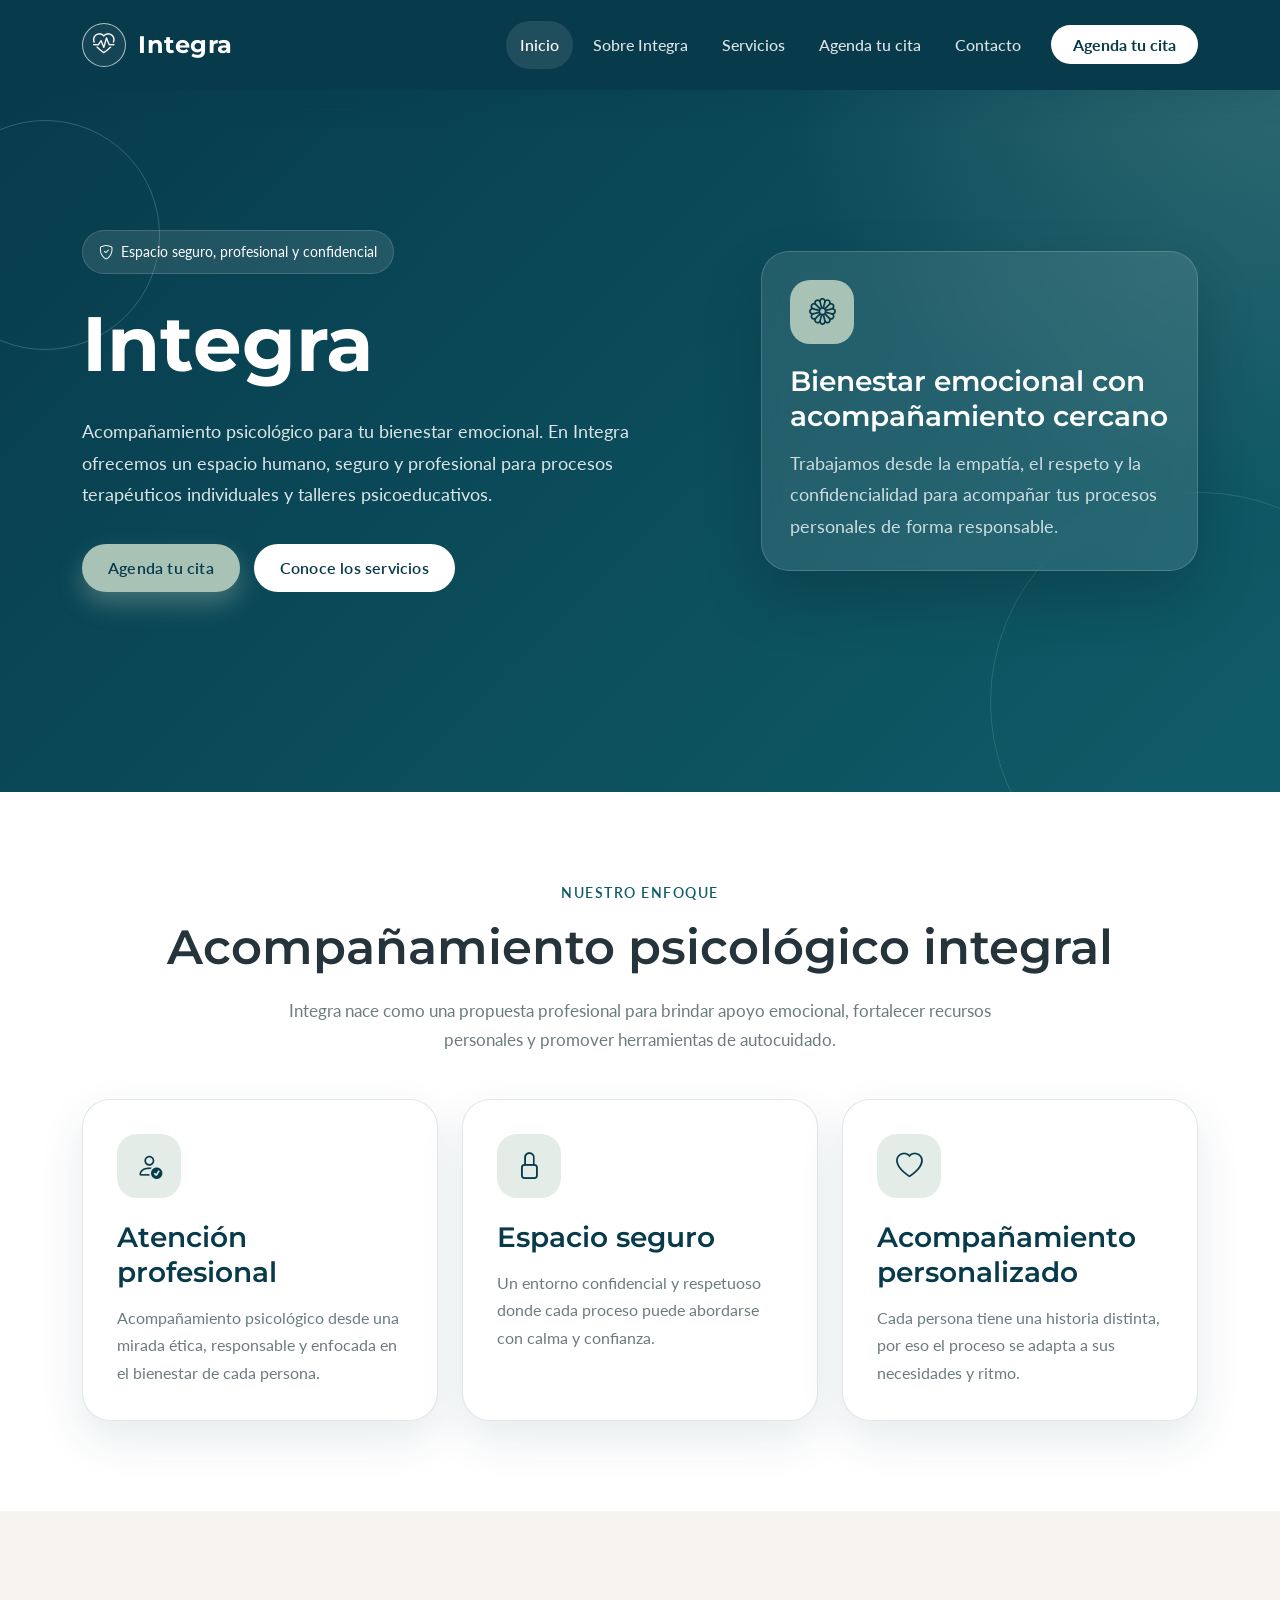
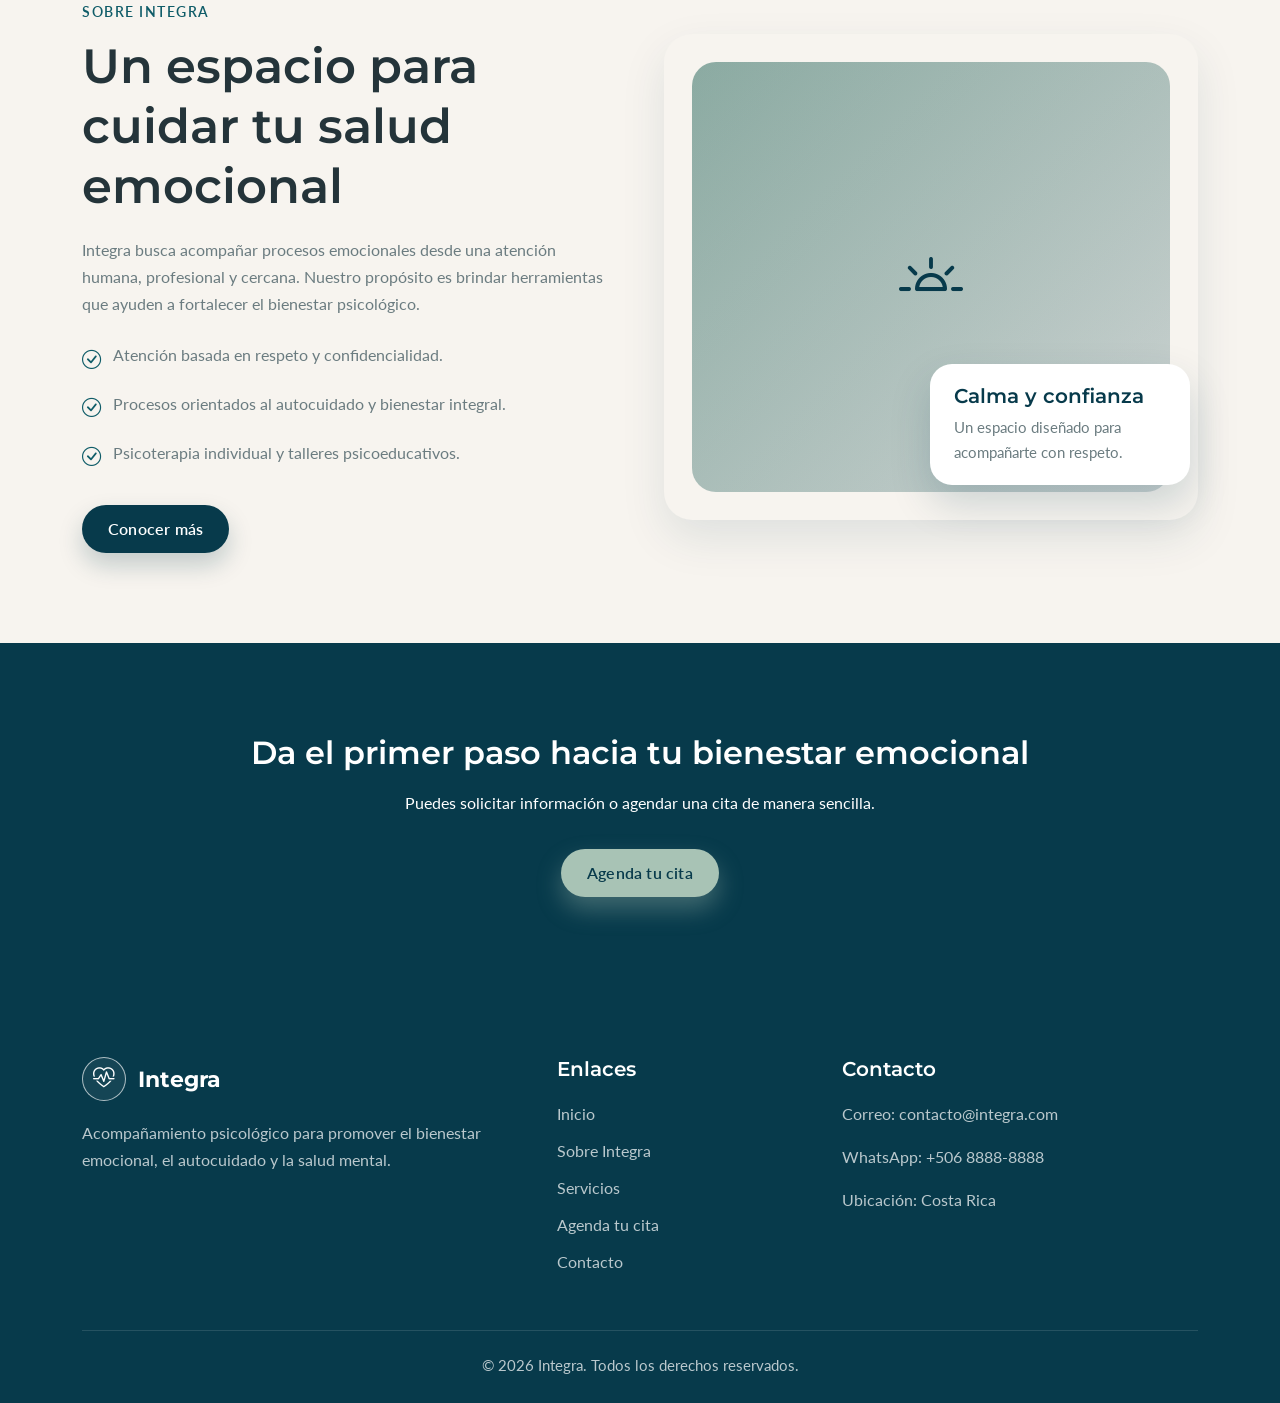
==== Frontend/index.html @ 0e3f2cb0 "Proyecto inicial Integra" ====
<!DOCTYPE html>
<html lang="es">
<head>
    <meta charset="UTF-8">
    <meta name="viewport" content="width=device-width, initial-scale=1.0">
    <title>Integra | Bienestar emocional</title>

    <!-- Bootstrap 5 -->
    <link href="https://cdn.jsdelivr.net/npm/bootstrap@5.3.3/dist/css/bootstrap.min.css" rel="stylesheet">

    <!-- Bootstrap Icons -->
    <link rel="stylesheet" href="https://cdn.jsdelivr.net/npm/bootstrap-icons@1.11.3/font/bootstrap-icons.css">

    <!-- Google Fonts -->
    <link href="https://fonts.googleapis.com/css2?family=Lato:wght@300;400;700&family=Montserrat:wght@400;500;600;700&display=swap" rel="stylesheet">

    <!-- CSS propio -->
    <link rel="stylesheet" href="css/style.css">
</head>
<body>

    <!-- NAVBAR -->
    <nav class="navbar navbar-expand-lg fixed-top">
        <div class="container">
            <a class="navbar-brand" href="index.html">
                <span class="logo-integra">
                    <i class="bi bi-heart-pulse"></i>
                </span>
                Integra
            </a>

            <button class="navbar-toggler" type="button" data-bs-toggle="collapse" data-bs-target="#menuPrincipal">
                <span class="navbar-toggler-icon"></span>
            </button>

            <div class="collapse navbar-collapse" id="menuPrincipal">
                <ul class="navbar-nav ms-auto">
                    <li class="nav-item">
                        <a href="index.html" class="nav-link active">Inicio</a>
                    </li>
                    <li class="nav-item">
                        <a href="sobre-integra.html" class="nav-link">Sobre Integra</a>
                    </li>
                    <li class="nav-item">
                        <a href="servicios.html" class="nav-link">Servicios</a>
                    </li>
                    <li class="nav-item">
                        <a href="agenda.html" class="nav-link">Agenda tu cita</a>
                    </li>
                    <li class="nav-item">
                        <a href="contacto.html" class="nav-link">Contacto</a>
                    </li>
                    <li class="nav-item">
                        <a href="agenda.html" class="btn-navbar">Agenda tu cita</a>
                    </li>
                </ul>
            </div>
        </div>
    </nav>

    <!-- HERO -->
    <header class="hero">
        <div class="container">
            <div class="row align-items-center g-5">
                <div class="col-lg-7 hero-content">
                    <div class="hero-badge">
                        <i class="bi bi-shield-check"></i>
                        Espacio seguro, profesional y confidencial
                    </div>

                    <h1>Integra</h1>

                    <p>
                        Acompañamiento psicológico para tu bienestar emocional.
                        En Integra ofrecemos un espacio humano, seguro y profesional
                        para procesos terapéuticos individuales y talleres psicoeducativos.
                    </p>

                    <div class="hero-actions">
                        <a href="agenda.html" class="btn btn-sage">
                            Agenda tu cita
                        </a>
                        <a href="servicios.html" class="btn btn-white">
                            Conoce los servicios
                        </a>
                    </div>
                </div>

                <div class="col-lg-5">
                    <div class="hero-card">
                        <div class="hero-icon">
                            <i class="bi bi-flower1"></i>
                        </div>
                        <h3>Bienestar emocional con acompañamiento cercano</h3>
                        <p>
                            Trabajamos desde la empatía, el respeto y la confidencialidad
                            para acompañar tus procesos personales de forma responsable.
                        </p>
                    </div>
                </div>
            </div>
        </div>
    </header>

    <!-- VALORES PRINCIPALES -->
    <section class="section-white">
        <div class="container">
            <div class="text-center">
                <p class="section-subtitle">Nuestro enfoque</p>
                <h2 class="section-title">Acompañamiento psicológico integral</h2>
                <p class="section-description">
                    Integra nace como una propuesta profesional para brindar apoyo emocional,
                    fortalecer recursos personales y promover herramientas de autocuidado.
                </p>
            </div>

            <div class="row g-4">
                <div class="col-md-4">
                    <div class="card-integra">
                        <div class="card-icon">
                            <i class="bi bi-person-check"></i>
                        </div>
                        <h3>Atención profesional</h3>
                        <p>
                            Acompañamiento psicológico desde una mirada ética, responsable
                            y enfocada en el bienestar de cada persona.
                        </p>
                    </div>
                </div>

                <div class="col-md-4">
                    <div class="card-integra">
                        <div class="card-icon">
                            <i class="bi bi-lock"></i>
                        </div>
                        <h3>Espacio seguro</h3>
                        <p>
                            Un entorno confidencial y respetuoso donde cada proceso puede
                            abordarse con calma y confianza.
                        </p>
                    </div>
                </div>

                <div class="col-md-4">
                    <div class="card-integra">
                        <div class="card-icon">
                            <i class="bi bi-heart"></i>
                        </div>
                        <h3>Acompañamiento personalizado</h3>
                        <p>
                            Cada persona tiene una historia distinta, por eso el proceso
                            se adapta a sus necesidades y ritmo.
                        </p>
                    </div>
                </div>
            </div>
        </div>
    </section>

    <!-- SOBRE INTEGRA RESUMIDO -->
    <section class="section-light">
        <div class="container">
            <div class="row align-items-center g-5">
                <div class="col-lg-6">
                    <p class="section-subtitle">Sobre Integra</p>
                    <h2 class="section-title">Un espacio para cuidar tu salud emocional</h2>
                    <p>
                        Integra busca acompañar procesos emocionales desde una atención
                        humana, profesional y cercana. Nuestro propósito es brindar
                        herramientas que ayuden a fortalecer el bienestar psicológico.
                    </p>

                    <ul class="about-list">
                        <li>
                            <i class="bi bi-check-circle"></i>
                            Atención basada en respeto y confidencialidad.
                        </li>
                        <li>
                            <i class="bi bi-check-circle"></i>
                            Procesos orientados al autocuidado y bienestar integral.
                        </li>
                        <li>
                            <i class="bi bi-check-circle"></i>
                            Psicoterapia individual y talleres psicoeducativos.
                        </li>
                    </ul>

                    <a href="sobre-integra.html" class="btn btn-primary-integra mt-3">
                        Conocer más
                    </a>
                </div>

                <div class="col-lg-6">
                    <div class="about-image-box">
                        <div class="about-image-placeholder">
                            <i class="bi bi-brightness-alt-high"></i>
                        </div>
                        <div class="about-floating-card">
                            <h5>Calma y confianza</h5>
                            <p>Un espacio diseñado para acompañarte con respeto.</p>
                        </div>
                    </div>
                </div>
            </div>
        </div>
    </section>

    <!-- CTA -->
    <section class="section-dark">
        <div class="container text-center">
            <h2>Da el primer paso hacia tu bienestar emocional</h2>
            <p class="mt-3">
                Puedes solicitar información o agendar una cita de manera sencilla.
            </p>
            <a href="agenda.html" class="btn btn-sage mt-3">
                Agenda tu cita
            </a>
        </div>
    </section>

    <!-- FOOTER -->
    <footer class="footer">
        <div class="container">
            <div class="row g-4">
                <div class="col-md-5">
                    <div class="footer-logo">
                        <span class="logo-integra">
                            <i class="bi bi-heart-pulse"></i>
                        </span>
                        Integra
                    </div>
                    <p>
                        Acompañamiento psicológico para promover el bienestar emocional,
                        el autocuidado y la salud mental.
                    </p>
                </div>

                <div class="col-md-3">
                    <h5>Enlaces</h5>
                    <ul class="footer-links">
                        <li><a href="index.html">Inicio</a></li>
                        <li><a href="sobre-integra.html">Sobre Integra</a></li>
                        <li><a href="servicios.html">Servicios</a></li>
                        <li><a href="agenda.html">Agenda tu cita</a></li>
                        <li><a href="contacto.html">Contacto</a></li>
                    </ul>
                </div>

                <div class="col-md-4">
                    <h5>Contacto</h5>
                    <p>Correo: contacto@integra.com</p>
                    <p>WhatsApp: +506 8888-8888</p>
                    <p>Ubicación: Costa Rica</p>
                </div>
            </div>

            <div class="footer-bottom">
                <p>© 2026 Integra. Todos los derechos reservados.</p>
            </div>
        </div>
    </footer>

    <!-- Bootstrap JS y JS propio -->
    <script src="https://cdn.jsdelivr.net/npm/bootstrap@5.3.3/dist/js/bootstrap.bundle.min.js"></script>
    <script src="js/publico.js"></script>
</body>
</html>
---- Frontend/css/style.css ----
/* =========================================================
   INTEGRA - CSS PRINCIPAL
   Página profesional de psicología
   Paleta visual basada en azul petróleo, blanco y verde salvia
   ========================================================= */

/* ------------------------------
   VARIABLES GLOBALES
------------------------------ */
:root {
    --color-principal: #073A4B;
    --color-blanco: #FFFFFF;
    --color-fondo-claro: #F7F4EF;
    --color-verde-salvia: #A8C3B5;
    --color-teal-medio: #0F5C68;
    --color-texto-oscuro: #24343A;
    --color-texto-secundario: #6B7C80;

    --color-borde: rgba(7, 58, 75, 0.12);
    --color-sombra: rgba(7, 58, 75, 0.10);
    --color-sombra-fuerte: rgba(7, 58, 75, 0.18);

    --radio-pequeno: 12px;
    --radio-medio: 18px;
    --radio-grande: 28px;

    --transicion: all 0.3s ease;
}

/* ------------------------------
   ESTILOS GENERALES
------------------------------ */
* {
    margin: 0;
    padding: 0;
    box-sizing: border-box;
}

html {
    scroll-behavior: smooth;
}

body {
    font-family: 'Lato', 'Poppins', Arial, sans-serif;
    background-color: var(--color-blanco);
    color: var(--color-texto-oscuro);
    line-height: 1.7;
    font-size: 16px;
    overflow-x: hidden;
}

h1,
h2,
h3,
h4,
h5,
h6 {
    font-family: 'Montserrat', 'Poppins', Arial, sans-serif;
    color: var(--color-texto-oscuro);
    font-weight: 600;
    line-height: 1.25;
}

p {
    color: var(--color-texto-secundario);
    margin-bottom: 1rem;
}

a {
    text-decoration: none;
    color: inherit;
    transition: var(--transicion);
}

img {
    max-width: 100%;
    display: block;
}

section {
    padding: 90px 0;
}

.section-light {
    background-color: var(--color-fondo-claro);
}

.section-white {
    background-color: var(--color-blanco);
}

.section-dark {
    background-color: var(--color-principal);
    color: var(--color-blanco);
}

.section-dark h2,
.section-dark h3,
.section-dark p {
    color: var(--color-blanco);
}

/* ------------------------------
   UTILIDADES
------------------------------ */
.text-primary-integra {
    color: var(--color-principal) !important;
}

.text-sage {
    color: var(--color-verde-salvia) !important;
}

.text-muted-integra {
    color: var(--color-texto-secundario) !important;
}

.bg-primary-integra {
    background-color: var(--color-principal) !important;
}

.bg-light-integra {
    background-color: var(--color-fondo-claro) !important;
}

.bg-sage {
    background-color: var(--color-verde-salvia) !important;
}

.section-subtitle {
    color: var(--color-teal-medio);
    font-weight: 600;
    letter-spacing: 1.5px;
    text-transform: uppercase;
    font-size: 0.85rem;
    margin-bottom: 12px;
}

.section-title {
    font-size: clamp(2rem, 4vw, 3rem);
    margin-bottom: 20px;
}

.section-description {
    max-width: 720px;
    margin: 0 auto 45px;
    color: var(--color-texto-secundario);
    font-size: 1.05rem;
}

/* ------------------------------
   NAVBAR
------------------------------ */
.navbar {
    background-color: var(--color-principal);
    padding: 18px 0;
    box-shadow: 0 8px 28px rgba(7, 58, 75, 0.18);
}

.navbar-brand {
    display: flex;
    align-items: center;
    gap: 12px;
    color: var(--color-blanco) !important;
    font-family: 'Montserrat', 'Poppins', sans-serif;
    font-weight: 700;
    font-size: 1.5rem;
    letter-spacing: 0.5px;
}

.logo-integra {
    width: 44px;
    height: 44px;
    border: 1.5px solid rgba(255, 255, 255, 0.65);
    border-radius: 50%;
    display: inline-flex;
    align-items: center;
    justify-content: center;
    background-color: rgba(255, 255, 255, 0.06);
}

.logo-integra i {
    color: var(--color-blanco);
    font-size: 1.35rem;
}

.navbar-nav {
    align-items: center;
    gap: 6px;
}

.nav-link {
    color: rgba(255, 255, 255, 0.86) !important;
    font-weight: 500;
    padding: 10px 14px !important;
    border-radius: 999px;
    transition: var(--transicion);
}

.nav-link:hover,
.nav-link.active {
    color: var(--color-blanco) !important;
    background-color: rgba(255, 255, 255, 0.10);
}

.navbar-toggler {
    border: 1px solid rgba(255, 255, 255, 0.35);
    border-radius: var(--radio-pequeno);
    padding: 8px 10px;
}

.navbar-toggler:focus {
    box-shadow: none;
}

.navbar-toggler-icon {
    filter: invert(1);
}

/* ------------------------------
   BOTONES
------------------------------ */
.btn {
    border-radius: 999px;
    padding: 12px 26px;
    font-weight: 600;
    letter-spacing: 0.2px;
    transition: var(--transicion);
    border: none;
}

.btn-primary-integra {
    background-color: var(--color-principal);
    color: var(--color-blanco);
    box-shadow: 0 12px 25px rgba(7, 58, 75, 0.22);
}

.btn-primary-integra:hover {
    background-color: var(--color-teal-medio);
    color: var(--color-blanco);
    transform: translateY(-2px);
    box-shadow: 0 16px 32px rgba(7, 58, 75, 0.28);
}

.btn-sage {
    background-color: var(--color-verde-salvia);
    color: var(--color-principal);
    box-shadow: 0 12px 25px rgba(168, 195, 181, 0.35);
}

.btn-sage:hover {
    background-color: #b8d0c4;
    color: var(--color-principal);
    transform: translateY(-2px);
}

.btn-white {
    background-color: var(--color-blanco);
    color: var(--color-principal);
}

.btn-white:hover {
    background-color: var(--color-fondo-claro);
    color: var(--color-principal);
    transform: translateY(-2px);
}

.btn-outline-integra {
    background-color: transparent;
    border: 1.5px solid var(--color-principal);
    color: var(--color-principal);
}

.btn-outline-integra:hover {
    background-color: var(--color-principal);
    color: var(--color-blanco);
    transform: translateY(-2px);
}

.btn-navbar {
    background-color: var(--color-blanco);
    color: var(--color-principal) !important;
    padding: 10px 22px !important;
    margin-left: 10px;
    border-radius: 999px;
    font-weight: 700;
}

.btn-navbar:hover {
    background-color: var(--color-verde-salvia);
    color: var(--color-principal) !important;
}

/* ------------------------------
   HERO / INICIO
------------------------------ */
.hero {
    position: relative;
    min-height: 88vh;
    background:
        radial-gradient(circle at top right, rgba(168, 195, 181, 0.24), transparent 34%),
        linear-gradient(135deg, #073A4B 0%, #0F5C68 100%);
    color: var(--color-blanco);
    display: flex;
    align-items: center;
    padding: 130px 0 100px;
    overflow: hidden;
}

.hero::before {
    content: "";
    position: absolute;
    width: 420px;
    height: 420px;
    border: 1px solid rgba(255, 255, 255, 0.12);
    border-radius: 50%;
    right: -130px;
    bottom: -120px;
}

.hero::after {
    content: "";
    position: absolute;
    width: 230px;
    height: 230px;
    border: 1px solid rgba(168, 195, 181, 0.28);
    border-radius: 50%;
    left: -70px;
    top: 120px;
}

.hero-content {
    position: relative;
    z-index: 2;
}

.hero-badge {
    display: inline-flex;
    align-items: center;
    gap: 8px;
    background-color: rgba(255, 255, 255, 0.10);
    color: var(--color-blanco);
    padding: 9px 16px;
    border-radius: 999px;
    font-size: 0.9rem;
    margin-bottom: 22px;
    border: 1px solid rgba(255, 255, 255, 0.15);
}

.hero h1 {
    color: var(--color-blanco);
    font-size: clamp(2.5rem, 6vw, 5rem);
    font-weight: 700;
    margin-bottom: 24px;
}

.hero h1 span {
    color: var(--color-verde-salvia);
}

.hero p {
    color: rgba(255, 255, 255, 0.86);
    font-size: 1.15rem;
    max-width: 660px;
    margin-bottom: 34px;
}

.hero-actions {
    display: flex;
    flex-wrap: wrap;
    gap: 14px;
}

.hero-card {
    background-color: rgba(255, 255, 255, 0.10);
    border: 1px solid rgba(255, 255, 255, 0.16);
    border-radius: var(--radio-grande);
    padding: 28px;
    backdrop-filter: blur(12px);
    box-shadow: 0 28px 60px rgba(0, 0, 0, 0.18);
}

.hero-card h3 {
    color: var(--color-blanco);
    margin-bottom: 14px;
}

.hero-card p {
    color: rgba(255, 255, 255, 0.78);
    margin-bottom: 0;
}

.hero-icon {
    width: 64px;
    height: 64px;
    background-color: var(--color-verde-salvia);
    color: var(--color-principal);
    border-radius: 20px;
    display: flex;
    align-items: center;
    justify-content: center;
    font-size: 1.7rem;
    margin-bottom: 20px;
}

/* ------------------------------
   TARJETAS GENERALES
------------------------------ */
.card-integra {
    background-color: var(--color-blanco);
    border: 1px solid var(--color-borde);
    border-radius: var(--radio-grande);
    padding: 34px;
    box-shadow: 0 18px 45px var(--color-sombra);
    transition: var(--transicion);
    height: 100%;
}

.card-integra:hover {
    transform: translateY(-7px);
    box-shadow: 0 24px 60px var(--color-sombra-fuerte);
}

.card-icon {
    width: 64px;
    height: 64px;
    background-color: rgba(168, 195, 181, 0.32);
    color: var(--color-principal);
    border-radius: 20px;
    display: flex;
    align-items: center;
    justify-content: center;
    font-size: 1.65rem;
    margin-bottom: 22px;
}

.card-integra h3,
.card-integra h4 {
    margin-bottom: 14px;
    color: var(--color-principal);
}

.card-integra p {
    margin-bottom: 0;
}

/* ------------------------------
   SECCIÓN SOBRE INTEGRA
------------------------------ */
.about-section {
    background-color: var(--color-blanco);
}

.about-image-box {
    position: relative;
    background-color: var(--color-fondo-claro);
    border-radius: var(--radio-grande);
    padding: 28px;
    box-shadow: 0 18px 45px var(--color-sombra);
}

.about-image-placeholder {
    min-height: 430px;
    border-radius: 24px;
    background:
        linear-gradient(rgba(7, 58, 75, 0.18), rgba(7, 58, 75, 0.18)),
        linear-gradient(135deg, #A8C3B5 0%, #F7F4EF 100%);
    display: flex;
    align-items: center;
    justify-content: center;
    color: var(--color-principal);
    font-size: 4rem;
}

.about-floating-card {
    position: absolute;
    right: 8px;
    bottom: 35px;
    background-color: var(--color-blanco);
    border-radius: 22px;
    padding: 20px 24px;
    box-shadow: 0 18px 40px rgba(7, 58, 75, 0.18);
    max-width: 260px;
}

.about-floating-card h5 {
    color: var(--color-principal);
    margin-bottom: 6px;
}

.about-floating-card p {
    margin-bottom: 0;
    font-size: 0.92rem;
}

.about-list {
    list-style: none;
    padding: 0;
    margin-top: 24px;
}

.about-list li {
    display: flex;
    align-items: flex-start;
    gap: 12px;
    margin-bottom: 14px;
    color: var(--color-texto-secundario);
}

.about-list i {
    color: var(--color-teal-medio);
    font-size: 1.2rem;
    margin-top: 2px;
}

.mission-card {
    background-color: var(--color-blanco);
    border-radius: var(--radio-grande);
    padding: 32px;
    border: 1px solid var(--color-borde);
    box-shadow: 0 14px 35px var(--color-sombra);
    height: 100%;
}

.mission-card h3 {
    color: var(--color-principal);
}

.values-list {
    display: flex;
    flex-wrap: wrap;
    gap: 12px;
    margin-top: 25px;
}

.value-pill {
    background-color: rgba(168, 195, 181, 0.35);
    color: var(--color-principal);
    padding: 10px 16px;
    border-radius: 999px;
    font-weight: 600;
    font-size: 0.92rem;
}

/* ------------------------------
   SERVICIOS
------------------------------ */
.services-section {
    background-color: var(--color-fondo-claro);
}

.service-card {
    background-color: var(--color-blanco);
    border-radius: var(--radio-grande);
    padding: 38px;
    border: 1px solid var(--color-borde);
    box-shadow: 0 18px 45px var(--color-sombra);
    transition: var(--transicion);
    height: 100%;
    position: relative;
    overflow: hidden;
}

.service-card::before {
    content: "";
    position: absolute;
    top: 0;
    left: 0;
    width: 100%;
    height: 7px;
    background: linear-gradient(90deg, var(--color-verde-salvia), var(--color-teal-medio));
}

.service-card:hover {
    transform: translateY(-8px);
    box-shadow: 0 28px 65px var(--color-sombra-fuerte);
}

.service-icon {
    width: 76px;
    height: 76px;
    background-color: rgba(168, 195, 181, 0.35);
    color: var(--color-principal);
    border-radius: 24px;
    display: flex;
    align-items: center;
    justify-content: center;
    font-size: 2rem;
    margin-bottom: 24px;
}

.service-card h3 {
    color: var(--color-principal);
    margin-bottom: 16px;
}

.service-card p {
    margin-bottom: 26px;
}

.service-features {
    list-style: none;
    padding: 0;
    margin: 22px 0;
}

.service-features li {
    display: flex;
    align-items: center;
    gap: 10px;
    color: var(--color-texto-secundario);
    margin-bottom: 10px;
}

.service-features i {
    color: var(--color-teal-medio);
}

/* ------------------------------
   SECCIÓN AGENDA TU CITA
------------------------------ */
.appointment-section {
    background-color: var(--color-blanco);
}

.form-wrapper {
    background-color: var(--color-blanco);
    border-radius: var(--radio-grande);
    padding: 42px;
    border: 1px solid var(--color-borde);
    box-shadow: 0 24px 70px var(--color-sombra);
}

.form-wrapper-light {
    background-color: var(--color-fondo-claro);
}

.form-label {
    color: var(--color-texto-oscuro);
    font-weight: 600;
    margin-bottom: 8px;
}

.form-control,
.form-select {
    border-radius: 16px;
    padding: 13px 16px;
    border: 1px solid rgba(7, 58, 75, 0.16);
    color: var(--color-texto-oscuro);
    background-color: var(--color-blanco);
    transition: var(--transicion);
}

.form-control::placeholder {
    color: #9aa8ab;
}

.form-control:focus,
.form-select:focus {
    border-color: var(--color-teal-medio);
    box-shadow: 0 0 0 0.22rem rgba(15, 92, 104, 0.14);
}

textarea.form-control {
    min-height: 130px;
    resize: vertical;
}

.form-text {
    color: var(--color-texto-secundario);
}

.privacy-note {
    background-color: rgba(168, 195, 181, 0.22);
    border-left: 4px solid var(--color-verde-salvia);
    color: var(--color-texto-oscuro);
    padding: 16px 18px;
    border-radius: 14px;
    font-size: 0.95rem;
    margin-top: 22px;
}

.privacy-note i {
    color: var(--color-principal);
    margin-right: 8px;
}

.alert-message {
    display: none;
    border-radius: 16px;
    padding: 14px 18px;
    margin-top: 18px;
    font-weight: 600;
}

.alert-success-integra {
    display: block;
    background-color: rgba(168, 195, 181, 0.32);
    color: var(--color-principal);
    border: 1px solid rgba(168, 195, 181, 0.75);
}

.alert-error-integra {
    display: block;
    background-color: #fff3f0;
    color: #8a3a2f;
    border: 1px solid #efc7bd;
}

/* ------------------------------
   CONTACTO
------------------------------ */
.contact-section {
    background-color: var(--color-fondo-claro);
}

.contact-info-card {
    background-color: var(--color-principal);
    color: var(--color-blanco);
    border-radius: var(--radio-grande);
    padding: 38px;
    height: 100%;
    box-shadow: 0 24px 70px rgba(7, 58, 75, 0.22);
}

.contact-info-card h3 {
    color: var(--color-blanco);
    margin-bottom: 22px;
}

.contact-info-card p {
    color: rgba(255, 255, 255, 0.78);
}

.contact-item {
    display: flex;
    align-items: flex-start;
    gap: 16px;
    margin-bottom: 22px;
}

.contact-item-icon {
    width: 46px;
    height: 46px;
    border-radius: 16px;
    background-color: rgba(168, 195, 181, 0.22);
    color: var(--color-verde-salvia);
    display: flex;
    align-items: center;
    justify-content: center;
    font-size: 1.2rem;
    flex-shrink: 0;
}

.contact-item h5 {
    color: var(--color-blanco);
    margin-bottom: 4px;
    font-size: 1rem;
}

.contact-item span,
.contact-item a {
    color: rgba(255, 255, 255, 0.78);
    font-size: 0.96rem;
}

.contact-item a:hover {
    color: var(--color-verde-salvia);
}

/* ------------------------------
   FOOTER
------------------------------ */
.footer {
    background-color: var(--color-principal);
    color: var(--color-blanco);
    padding: 70px 0 24px;
}

.footer h4,
.footer h5 {
    color: var(--color-blanco);
    margin-bottom: 18px;
}

.footer p {
    color: rgba(255, 255, 255, 0.72);
}

.footer-logo {
    display: flex;
    align-items: center;
    gap: 12px;
    margin-bottom: 18px;
    font-family: 'Montserrat', 'Poppins', sans-serif;
    font-size: 1.4rem;
    font-weight: 700;
}

.footer-links {
    list-style: none;
    padding: 0;
    margin: 0;
}

.footer-links li {
    margin-bottom: 10px;
}

.footer-links a {
    color: rgba(255, 255, 255, 0.72);
}

.footer-links a:hover {
    color: var(--color-verde-salvia);
    padding-left: 4px;
}

.social-links {
    display: flex;
    gap: 12px;
    margin-top: 20px;
}

.social-links a {
    width: 42px;
    height: 42px;
    border-radius: 50%;
    background-color: rgba(255, 255, 255, 0.10);
    color: var(--color-blanco);
    display: flex;
    align-items: center;
    justify-content: center;
}

.social-links a:hover {
    background-color: var(--color-verde-salvia);
    color: var(--color-principal);
    transform: translateY(-3px);
}

.footer-bottom {
    border-top: 1px solid rgba(255, 255, 255, 0.12);
    margin-top: 45px;
    padding-top: 22px;
    text-align: center;
}

.footer-bottom p {
    margin-bottom: 0;
    font-size: 0.92rem;
}

/* ------------------------------
   PÁGINAS INTERNAS
------------------------------ */
.page-header {
    background:
        radial-gradient(circle at top right, rgba(168, 195, 181, 0.22), transparent 35%),
        linear-gradient(135deg, var(--color-principal), var(--color-teal-medio));
    color: var(--color-blanco);
    padding: 135px 0 80px;
    text-align: center;
}

.page-header h1 {
    color: var(--color-blanco);
    font-size: clamp(2.2rem, 5vw, 4rem);
    margin-bottom: 16px;
}

.page-header p {
    color: rgba(255, 255, 255, 0.82);
    max-width: 720px;
    margin: 0 auto;
}

.breadcrumb-integra {
    display: flex;
    justify-content: center;
    gap: 8px;
    margin-bottom: 18px;
    color: rgba(255, 255, 255, 0.75);
    font-size: 0.95rem;
}

.breadcrumb-integra a {
    color: var(--color-verde-salvia);
}

.breadcrumb-integra a:hover {
    color: var(--color-blanco);
}

/* ------------------------------
   DETALLES DECORATIVOS
------------------------------ */
.decor-line {
    width: 72px;
    height: 4px;
    background-color: var(--color-verde-salvia);
    border-radius: 999px;
    margin: 0 auto 24px;
}

.decor-line-left {
    margin-left: 0;
}

.soft-box {
    background-color: var(--color-fondo-claro);
    border-radius: var(--radio-grande);
    padding: 34px;
    border: 1px solid var(--color-borde);
}

.highlight-box {
    background-color: rgba(168, 195, 181, 0.22);
    border-radius: var(--radio-grande);
    padding: 30px;
    border: 1px solid rgba(168, 195, 181, 0.55);
}

/* ------------------------------
   RESPONSIVE TABLET
------------------------------ */
@media (max-width: 991px) {
    section {
        padding: 70px 0;
    }

    .navbar-collapse {
        background-color: var(--color-principal);
        padding: 18px 0;
        margin-top: 12px;
        border-radius: 18px;
    }

    .navbar-nav {
        align-items: flex-start;
        gap: 4px;
    }

    .nav-link {
        width: 100%;
        padding: 12px 16px !important;
    }

    .btn-navbar {
        margin-left: 0;
        margin-top: 10px;
        display: inline-block;
    }

    .hero {
        min-height: auto;
        padding: 120px 0 80px;
        text-align: center;
    }

    .hero p {
        margin-left: auto;
        margin-right: auto;
    }

    .hero-actions {
        justify-content: center;
    }

    .hero-card {
        margin-top: 40px;
    }

    .about-floating-card {
        position: static;
        max-width: 100%;
        margin-top: 18px;
    }

    .about-image-placeholder {
        min-height: 340px;
    }
}

/* ------------------------------
   RESPONSIVE CELULAR
------------------------------ */
@media (max-width: 767px) {
    body {
        font-size: 15px;
    }

    section {
        padding: 58px 0;
    }

    .navbar {
        padding: 14px 0;
    }

    .navbar-brand {
        font-size: 1.3rem;
    }

    .logo-integra {
        width: 40px;
        height: 40px;
    }

    .hero {
        padding: 105px 0 65px;
    }

    .hero h1 {
        font-size: 2.45rem;
    }

    .hero p {
        font-size: 1rem;
    }

    .hero-actions {
        flex-direction: column;
    }

    .hero-actions .btn {
        width: 100%;
    }

    .hero-card {
        padding: 24px;
        border-radius: 22px;
    }

    .section-title {
        font-size: 2rem;
    }

    .section-description {
        font-size: 1rem;
        margin-bottom: 34px;
    }

    .card-integra,
    .service-card,
    .form-wrapper,
    .contact-info-card,
    .mission-card {
        padding: 26px;
        border-radius: 22px;
    }

    .service-icon,
    .card-icon {
        width: 58px;
        height: 58px;
        font-size: 1.45rem;
        border-radius: 18px;
    }

    .page-header {
        padding: 115px 0 65px;
    }

    .form-control,
    .form-select {
        padding: 12px 14px;
        border-radius: 14px;
    }

    .contact-item {
        gap: 12px;
    }

    .contact-item-icon {
        width: 42px;
        height: 42px;
    }

    .footer {
        padding: 55px 0 24px;
        text-align: center;
    }

    .footer-logo,
    .social-links {
        justify-content: center;
    }

    .footer-links a:hover {
        padding-left: 0;
    }
}

/* ------------------------------
   RESPONSIVE CELULAR PEQUEÑO
------------------------------ */
@media (max-width: 480px) {
    .container {
        padding-left: 18px;
        padding-right: 18px;
    }

    .hero h1 {
        font-size: 2.15rem;
    }

    .btn {
        padding: 11px 20px;
        font-size: 0.95rem;
    }

    .card-integra,
    .service-card,
    .form-wrapper,
    .contact-info-card {
        padding: 22px;
    }

    .about-image-placeholder {
        min-height: 270px;
        font-size: 3rem;
    }

    .values-list {
        gap: 8px;
    }

    .value-pill {
        font-size: 0.86rem;
        padding: 8px 13px;
    }
}
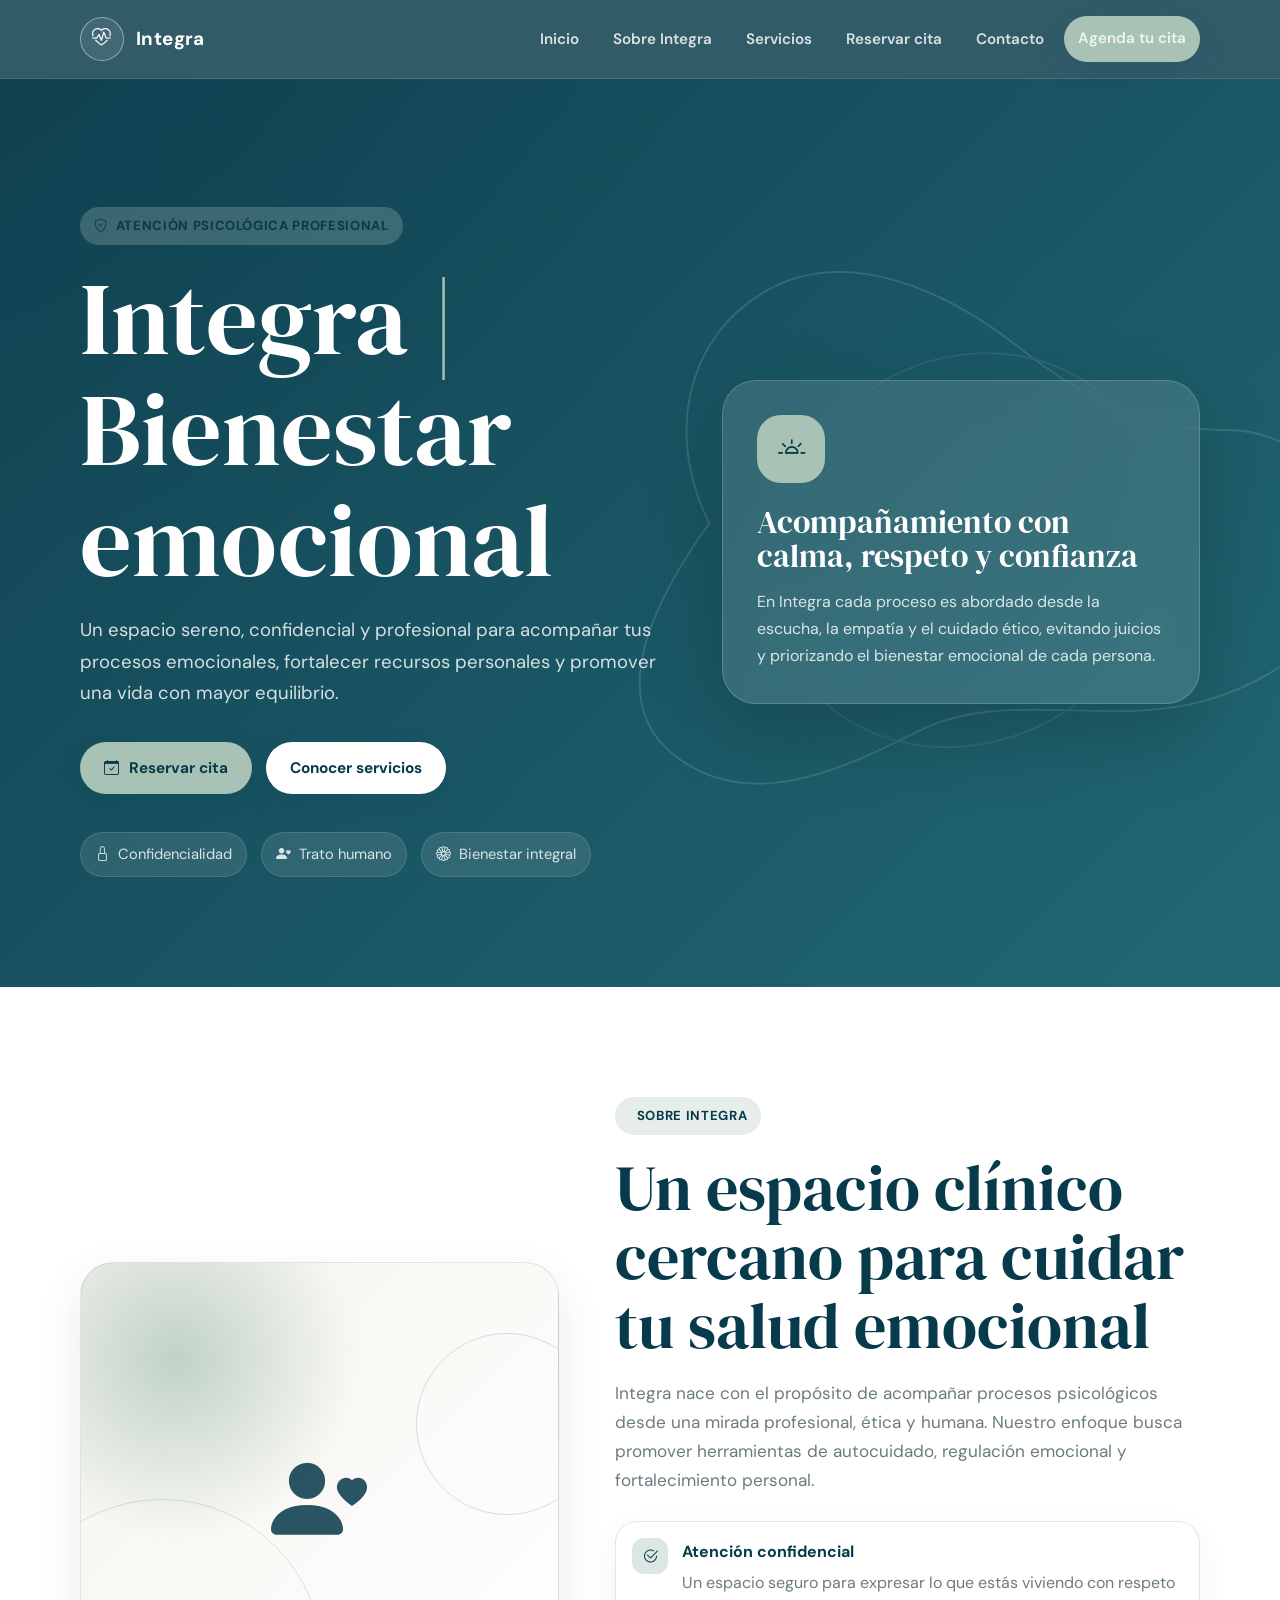
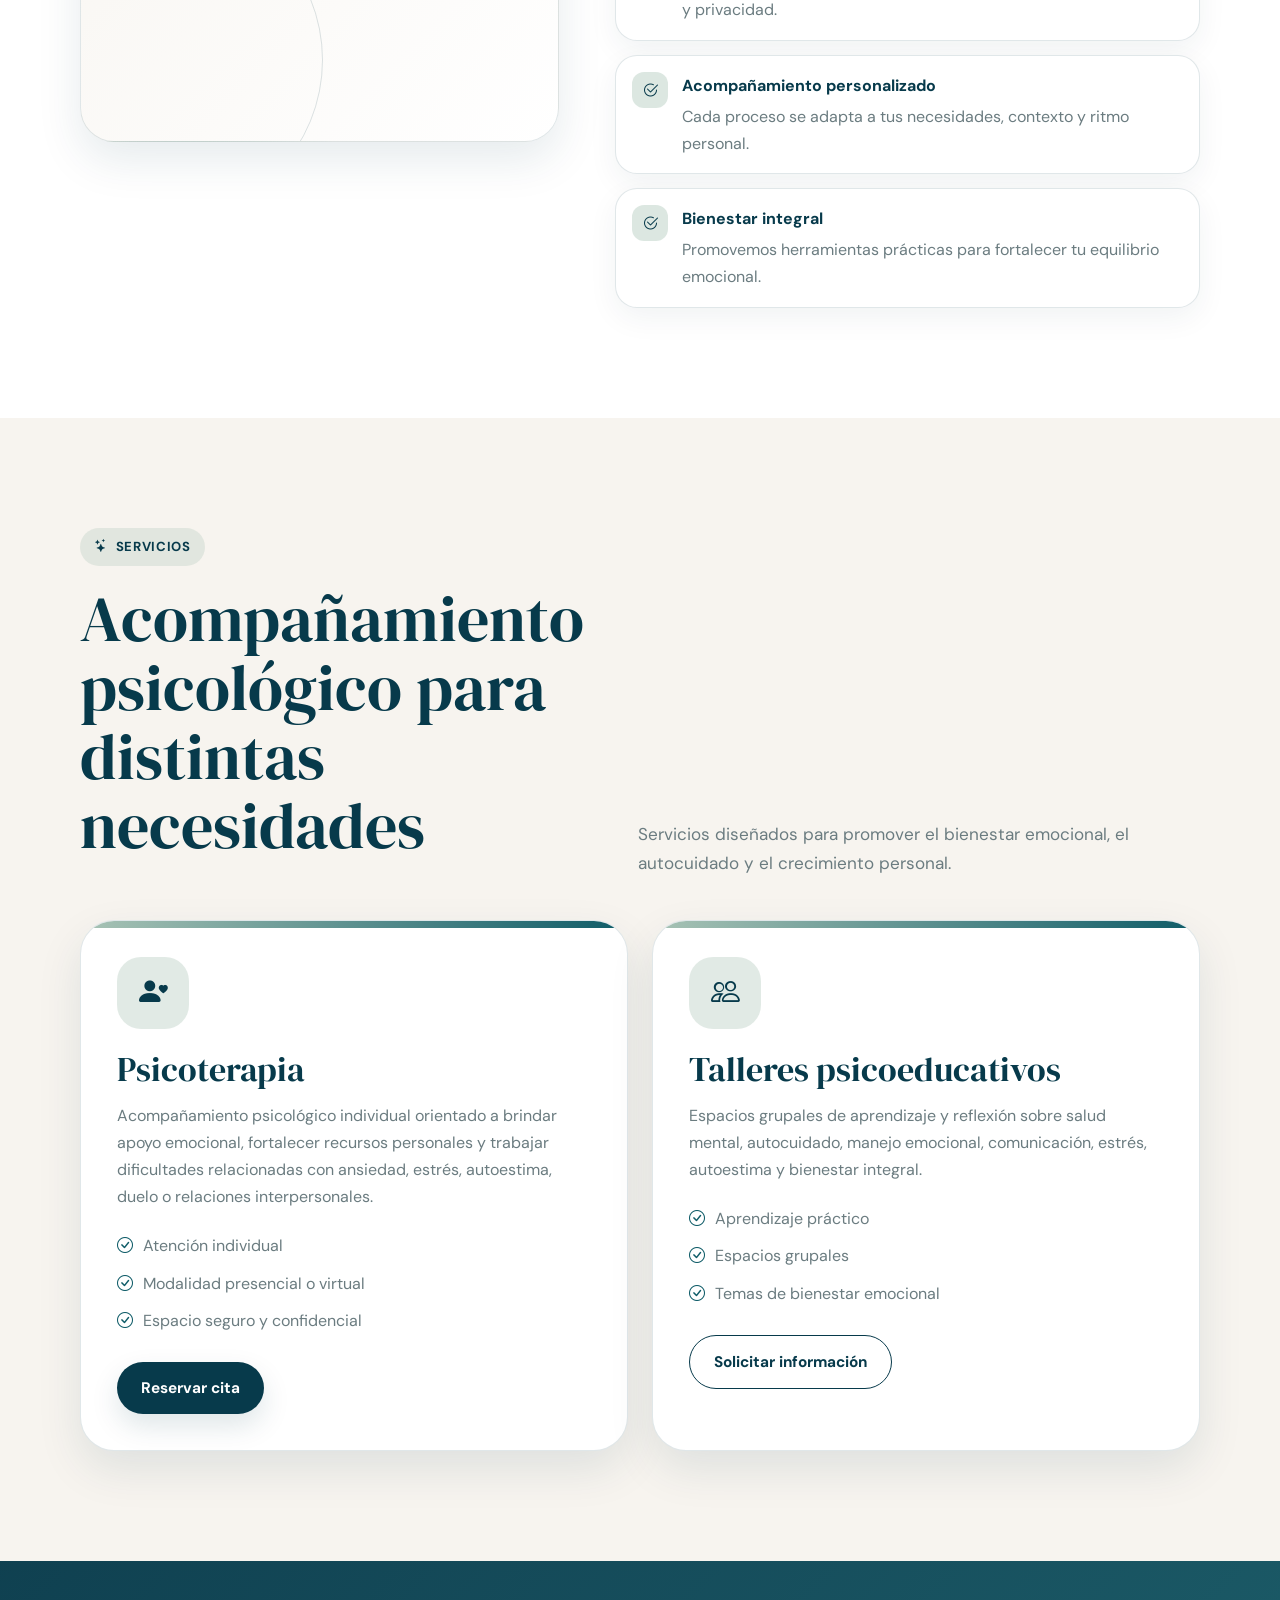
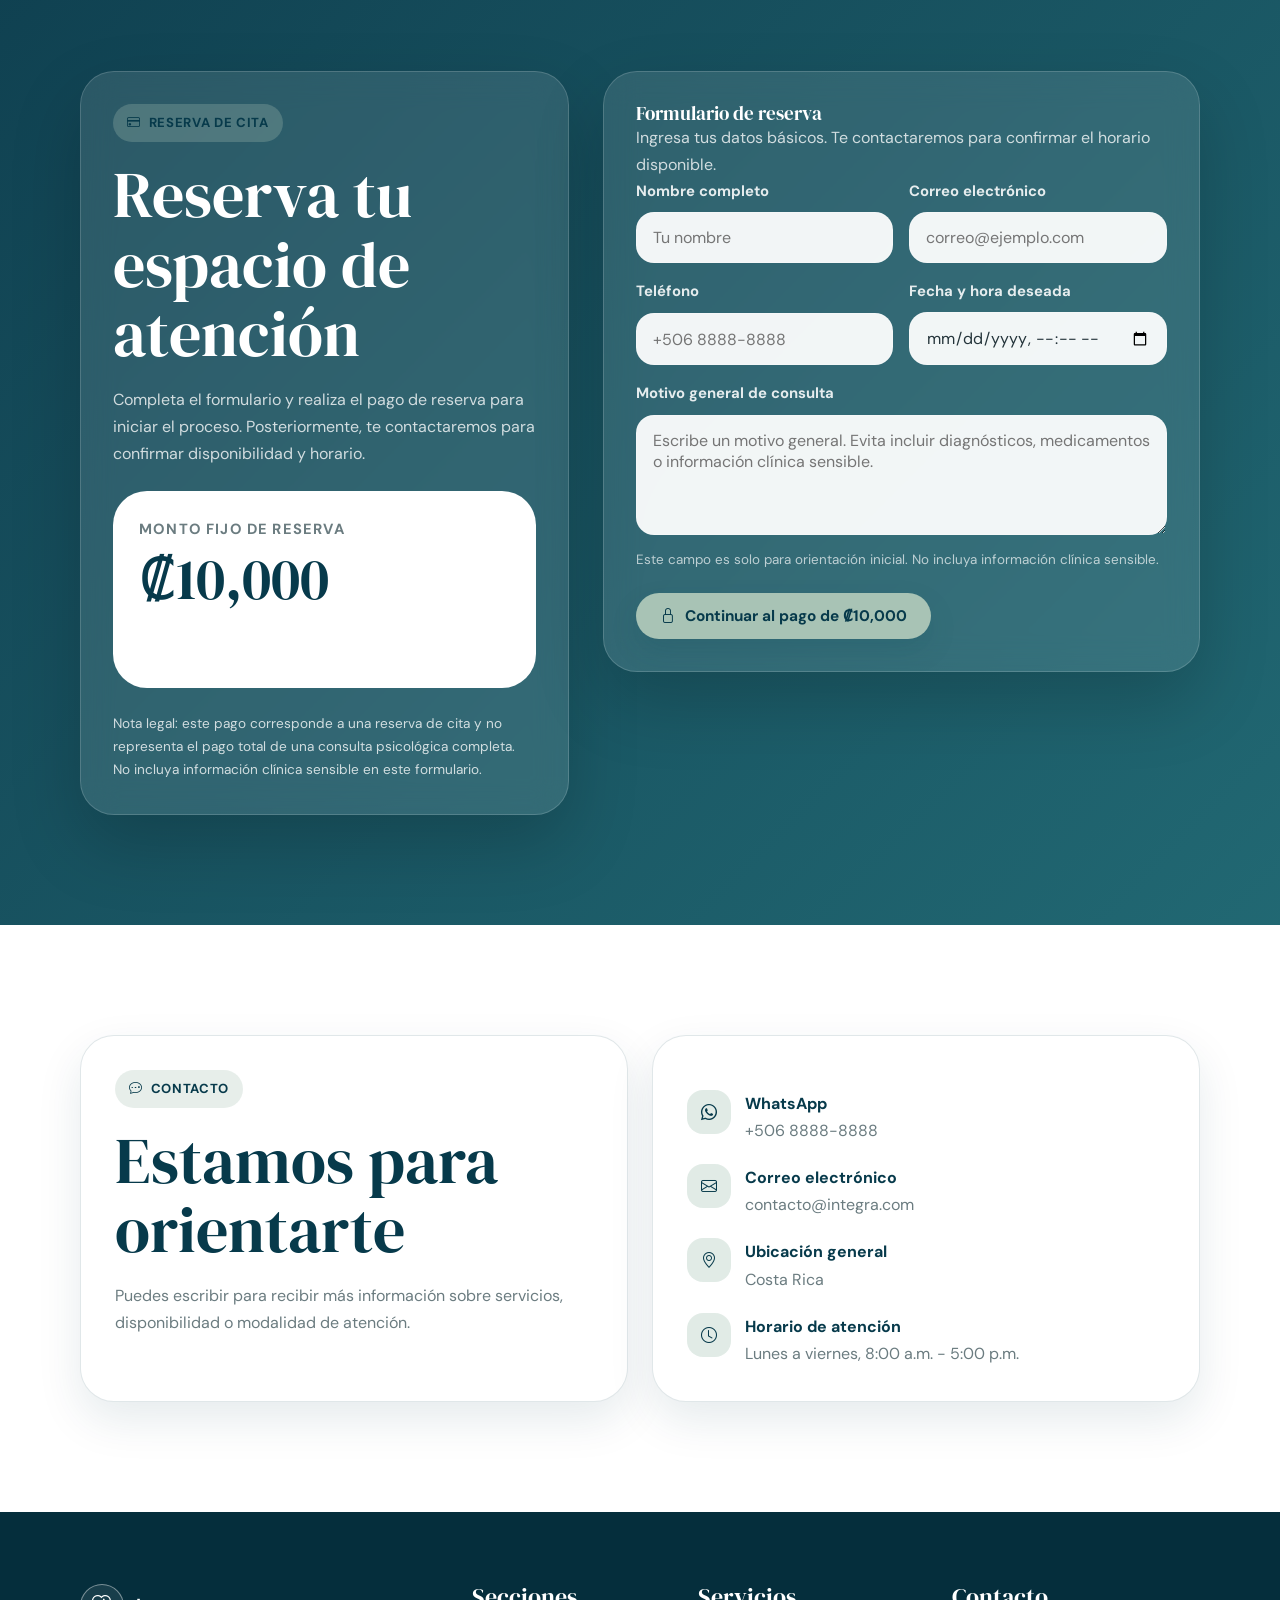
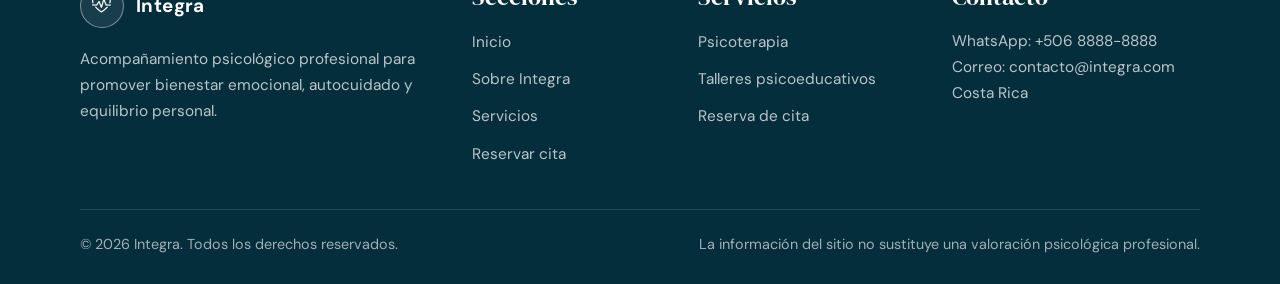
==== commit 52448aeb: "Actualizar index sin pago en linea" ====
--- a/Frontend/index.html
+++ b/Frontend/index.html
@@ -1,203 +1,1062 @@
 <!DOCTYPE html>
 <html lang="es">
+
 <head>
-    <meta charset="UTF-8">
-    <meta name="viewport" content="width=device-width, initial-scale=1.0">
+    <meta charset="UTF-8" />
+    <meta name="viewport" content="width=device-width, initial-scale=1.0" />
+
     <title>Integra | Bienestar emocional</title>
 
-    <!-- Bootstrap 5 -->
-    <link href="https://cdn.jsdelivr.net/npm/bootstrap@5.3.3/dist/css/bootstrap.min.css" rel="stylesheet">
+    <!-- Google Fonts -->
+    <link
+        href="https://fonts.googleapis.com/css2?family=DM+Serif+Display&family=DM+Sans:wght@300;400;500;600;700&display=swap"
+        rel="stylesheet">
 
     <!-- Bootstrap Icons -->
     <link rel="stylesheet" href="https://cdn.jsdelivr.net/npm/bootstrap-icons@1.11.3/font/bootstrap-icons.css">
 
-    <!-- Google Fonts -->
-    <link href="https://fonts.googleapis.com/css2?family=Lato:wght@300;400;700&family=Montserrat:wght@400;500;600;700&display=swap" rel="stylesheet">
-
-    <!-- CSS propio -->
-    <link rel="stylesheet" href="css/style.css">
+    <style>
+        :root {
+            --color-primary: #073A4B;
+            --color-primary-soft: #0F5C68;
+            --color-sage: #A8C3B5;
+            --color-sage-light: #D8E5DD;
+            --color-cream: #F7F4EF;
+            --color-white: #FFFFFF;
+            --color-dark: #24343A;
+            --color-muted: #6B7C80;
+            --color-border: rgba(7, 58, 75, 0.12);
+            --shadow-soft: 0 18px 45px rgba(7, 58, 75, 0.10);
+            --shadow-hover: 0 28px 70px rgba(7, 58, 75, 0.16);
+            --radius-sm: 14px;
+            --radius-md: 22px;
+            --radius-lg: 34px;
+            --transition: all 0.35s ease;
+        }
+
+        * {
+            margin: 0;
+            padding: 0;
+            box-sizing: border-box;
+        }
+
+        html {
+            scroll-behavior: smooth;
+        }
+
+        body {
+            font-family: "DM Sans", sans-serif;
+            background: var(--color-cream);
+            color: var(--color-dark);
+            line-height: 1.7;
+            overflow-x: hidden;
+        }
+
+        h1,
+        h2,
+        h3,
+        h4 {
+            font-family: "DM Serif Display", serif;
+            font-weight: 400;
+            color: var(--color-primary);
+            line-height: 1.08;
+        }
+
+        p {
+            color: var(--color-muted);
+        }
+
+        a {
+            text-decoration: none;
+            color: inherit;
+        }
+
+        img {
+            max-width: 100%;
+            display: block;
+        }
+
+        .container {
+            width: min(1120px, calc(100% - 36px));
+            margin: 0 auto;
+        }
+
+        .section {
+            padding: 110px 0;
+        }
+
+        .section-white {
+            background: var(--color-white);
+        }
+
+        .section-cream {
+            background: var(--color-cream);
+        }
+
+        .eyebrow {
+            display: inline-flex;
+            align-items: center;
+            gap: 8px;
+            padding: 8px 14px;
+            border-radius: 999px;
+            background: rgba(168, 195, 181, 0.28);
+            color: var(--color-primary);
+            font-weight: 700;
+            font-size: 0.82rem;
+            letter-spacing: 0.05em;
+            text-transform: uppercase;
+            margin-bottom: 18px;
+        }
+
+        .section-title {
+            font-size: clamp(2.2rem, 5vw, 4rem);
+            max-width: 760px;
+            margin-bottom: 18px;
+        }
+
+        .section-text {
+            max-width: 720px;
+            font-size: 1.07rem;
+            color: var(--color-muted);
+        }
+
+        /* NAVBAR */
+        .navbar {
+            position: sticky;
+            top: 0;
+            z-index: 1000;
+            background: rgba(7, 58, 75, 0.82);
+            backdrop-filter: blur(18px);
+            -webkit-backdrop-filter: blur(18px);
+            border-bottom: 1px solid rgba(255, 255, 255, 0.12);
+        }
+
+        .nav-inner {
+            min-height: 78px;
+            display: flex;
+            align-items: center;
+            justify-content: space-between;
+            gap: 24px;
+        }
+
+        .brand {
+            display: flex;
+            align-items: center;
+            gap: 12px;
+            color: var(--color-white);
+            font-weight: 700;
+            letter-spacing: 0.02em;
+            font-size: 1.18rem;
+        }
+
+        .brand-mark {
+            width: 44px;
+            height: 44px;
+            border-radius: 50%;
+            border: 1px solid rgba(255, 255, 255, 0.42);
+            background: rgba(255, 255, 255, 0.08);
+            display: grid;
+            place-items: center;
+            color: var(--color-white);
+        }
+
+        .nav-links {
+            display: flex;
+            align-items: center;
+            gap: 6px;
+            list-style: none;
+        }
+
+        .nav-links a {
+            color: rgba(255, 255, 255, 0.82);
+            padding: 10px 14px;
+            border-radius: 999px;
+            font-weight: 600;
+            font-size: 0.95rem;
+            transition: var(--transition);
+        }
+
+        .nav-links a:hover {
+            background: rgba(255, 255, 255, 0.12);
+            color: var(--color-white);
+        }
+
+        .menu-toggle {
+            display: none;
+            width: 44px;
+            height: 44px;
+            border: 1px solid rgba(255, 255, 255, 0.22);
+            background: transparent;
+            color: var(--color-white);
+            border-radius: 14px;
+            font-size: 1.35rem;
+            cursor: pointer;
+        }
+
+        /* BUTTONS */
+        .btn {
+            display: inline-flex;
+            align-items: center;
+            justify-content: center;
+            gap: 10px;
+            border: none;
+            cursor: pointer;
+            border-radius: 999px;
+            padding: 13px 24px;
+            font-family: "DM Sans", sans-serif;
+            font-weight: 700;
+            font-size: 0.96rem;
+            transition: var(--transition);
+            box-shadow: 0 12px 28px rgba(7, 58, 75, 0.13);
+        }
+
+        .btn-primary {
+            background: var(--color-sage);
+            color: var(--color-primary);
+        }
+
+        .btn-primary:hover {
+            transform: translateY(-3px);
+            background: #b8d1c5;
+            box-shadow: var(--shadow-hover);
+        }
+
+        .btn-dark {
+            background: var(--color-primary);
+            color: var(--color-white);
+        }
+
+        .btn-dark:hover {
+            transform: translateY(-3px);
+            background: var(--color-primary-soft);
+            box-shadow: var(--shadow-hover);
+        }
+
+        .btn-outline {
+            background: transparent;
+            color: var(--color-primary);
+            border: 1.5px solid var(--color-primary);
+            box-shadow: none;
+        }
+
+        .btn-outline:hover {
+            background: var(--color-primary);
+            color: var(--color-white);
+            transform: translateY(-3px);
+        }
+
+        .btn-white {
+            background: var(--color-white);
+            color: var(--color-primary);
+        }
+
+        .btn-white:hover {
+            transform: translateY(-3px);
+            background: var(--color-cream);
+        }
+
+        /* HERO */
+        .hero {
+            position: relative;
+            overflow: hidden;
+            background:
+                linear-gradient(135deg, rgba(7, 58, 75, 0.96), rgba(15, 92, 104, 0.92)),
+                radial-gradient(circle at 20% 10%, rgba(168, 195, 181, 0.55), transparent 32%),
+                radial-gradient(circle at 90% 75%, rgba(247, 244, 239, 0.22), transparent 30%);
+            color: var(--color-white);
+            padding: 128px 0 110px;
+        }
+
+        .hero::before {
+            content: "";
+            position: absolute;
+            inset: 0;
+            opacity: 0.13;
+            background-image:
+                url("data:image/svg+xml,%3Csvg width='900' height='700' viewBox='0 0 900 700' xmlns='http://www.w3.org/2000/svg'%3E%3Cpath d='M142 339C96 251 111 137 205 84c90-51 201 3 275 61 70 55 134 92 230 92 78 0 142 65 136 143-6 79-83 131-157 153-109 32-222-14-319 35-89 45-185 88-265 27-76-58-31-161 37-256Z' fill='none' stroke='%23FFFFFF' stroke-width='2'/%3E%3Cpath d='M268 242c72-98 215-118 302-47 88 72 94 215 13 307-80 91-217 111-306 41-90-71-81-204-9-301Z' fill='none' stroke='%23A8C3B5' stroke-width='2'/%3E%3C/svg%3E");
+            background-repeat: no-repeat;
+            background-position: right -120px center;
+            background-size: 820px;
+        }
+
+        .hero-grid {
+            position: relative;
+            z-index: 1;
+            display: grid;
+            grid-template-columns: 1.1fr 0.9fr;
+            align-items: center;
+            gap: 58px;
+        }
+
+        .hero h1 {
+            color: var(--color-white);
+            font-size: clamp(3.4rem, 8vw, 6.8rem);
+            margin-bottom: 20px;
+        }
+
+        .hero h1 span {
+            color: var(--color-sage);
+        }
+
+        .hero p {
+            color: rgba(255, 255, 255, 0.82);
+            font-size: 1.16rem;
+            max-width: 660px;
+            margin-bottom: 32px;
+        }
+
+        .hero-actions {
+            display: flex;
+            flex-wrap: wrap;
+            gap: 14px;
+        }
+
+        .hero-card {
+            position: relative;
+            background: rgba(255, 255, 255, 0.12);
+            border: 1px solid rgba(255, 255, 255, 0.18);
+            border-radius: var(--radius-lg);
+            padding: 34px;
+            box-shadow: 0 30px 80px rgba(0, 0, 0, 0.18);
+            backdrop-filter: blur(18px);
+        }
+
+        .hero-card-icon {
+            width: 68px;
+            height: 68px;
+            border-radius: 24px;
+            background: var(--color-sage);
+            color: var(--color-primary);
+            display: grid;
+            place-items: center;
+            font-size: 1.7rem;
+            margin-bottom: 22px;
+        }
+
+        .hero-card h3 {
+            color: var(--color-white);
+            font-size: 2rem;
+            margin-bottom: 14px;
+        }
+
+        .hero-card p {
+            margin-bottom: 0;
+            font-size: 1rem;
+        }
+
+        .trust-row {
+            margin-top: 38px;
+            display: flex;
+            flex-wrap: wrap;
+            gap: 14px;
+        }
+
+        .trust-pill {
+            display: inline-flex;
+            align-items: center;
+            gap: 8px;
+            padding: 9px 14px;
+            border-radius: 999px;
+            background: rgba(255, 255, 255, 0.10);
+            color: rgba(255, 255, 255, 0.82);
+            font-size: 0.92rem;
+            border: 1px solid rgba(255, 255, 255, 0.12);
+        }
+
+        /* ABOUT */
+        .about-grid {
+            display: grid;
+            grid-template-columns: 0.9fr 1.1fr;
+            gap: 56px;
+            align-items: center;
+        }
+
+        .organic-card {
+            background:
+                radial-gradient(circle at 20% 20%, rgba(168, 195, 181, 0.70), transparent 34%),
+                linear-gradient(135deg, #F7F4EF, #FFFFFF);
+            min-height: 480px;
+            border-radius: var(--radius-lg);
+            border: 1px solid var(--color-border);
+            box-shadow: var(--shadow-soft);
+            position: relative;
+            overflow: hidden;
+            display: grid;
+            place-items: center;
+        }
+
+        .organic-card::before {
+            content: "";
+            position: absolute;
+            width: 320px;
+            height: 320px;
+            border-radius: 50%;
+            border: 1px solid rgba(7, 58, 75, 0.14);
+            left: -80px;
+            bottom: -80px;
+        }
+
+        .organic-card::after {
+            content: "";
+            position: absolute;
+            width: 180px;
+            height: 180px;
+            border-radius: 50%;
+            border: 1px solid rgba(15, 92, 104, 0.18);
+            top: 70px;
+            right: -40px;
+        }
+
+        .organic-card i {
+            font-size: 6rem;
+            color: var(--color-primary);
+            opacity: 0.86;
+            z-index: 1;
+        }
+
+        .feature-list {
+            display: grid;
+            gap: 14px;
+            margin-top: 26px;
+        }
+
+        .feature-item {
+            display: flex;
+            gap: 14px;
+            align-items: flex-start;
+            padding: 16px;
+            background: var(--color-white);
+            border: 1px solid var(--color-border);
+            border-radius: var(--radius-md);
+            box-shadow: 0 10px 30px rgba(7, 58, 75, 0.06);
+        }
+
+        .feature-item i {
+            color: var(--color-primary);
+            background: rgba(168, 195, 181, 0.40);
+            width: 36px;
+            height: 36px;
+            border-radius: 12px;
+            display: grid;
+            place-items: center;
+            flex-shrink: 0;
+        }
+
+        .feature-item strong {
+            display: block;
+            color: var(--color-primary);
+            margin-bottom: 4px;
+        }
+
+        /* SERVICES */
+        .services-header {
+            display: flex;
+            justify-content: space-between;
+            align-items: end;
+            gap: 30px;
+            margin-bottom: 42px;
+        }
+
+        .services-grid {
+            display: grid;
+            grid-template-columns: repeat(2, 1fr);
+            gap: 24px;
+        }
+
+        .service-card {
+            position: relative;
+            background: var(--color-white);
+            border: 1px solid var(--color-border);
+            border-radius: var(--radius-lg);
+            padding: 36px;
+            box-shadow: var(--shadow-soft);
+            transition: var(--transition);
+            overflow: hidden;
+        }
+
+        .service-card::before {
+            content: "";
+            position: absolute;
+            top: 0;
+            left: 0;
+            height: 7px;
+            width: 100%;
+            background: linear-gradient(90deg, var(--color-sage), var(--color-primary-soft));
+        }
+
+        .service-card:hover {
+            transform: translateY(-10px);
+            box-shadow: var(--shadow-hover);
+            border-color: rgba(7, 58, 75, 0.20);
+        }
+
+        .service-icon {
+            width: 72px;
+            height: 72px;
+            border-radius: 24px;
+            background: rgba(168, 195, 181, 0.35);
+            color: var(--color-primary);
+            display: grid;
+            place-items: center;
+            font-size: 1.8rem;
+            margin-bottom: 22px;
+            transition: var(--transition);
+        }
+
+        .service-card:hover .service-icon {
+            transform: rotate(-3deg) scale(1.04);
+            background: var(--color-sage);
+        }
+
+        .service-card h3 {
+            font-size: 2.1rem;
+            margin-bottom: 14px;
+        }
+
+        .service-card ul {
+            list-style: none;
+            display: grid;
+            gap: 10px;
+            margin: 22px 0 28px;
+        }
+
+        .service-card li {
+            color: var(--color-muted);
+            display: flex;
+            align-items: center;
+            gap: 10px;
+        }
+
+        .service-card li i {
+            color: var(--color-primary-soft);
+        }
+
+        /* RESERVATION */
+        .reservation {
+            background:
+                linear-gradient(135deg, rgba(7, 58, 75, 0.96), rgba(15, 92, 104, 0.92)),
+                radial-gradient(circle at top left, rgba(168, 195, 181, 0.38), transparent 28%);
+            color: var(--color-white);
+            border-radius: 0;
+        }
+
+        .reservation h2,
+        .reservation h3 {
+            color: var(--color-white);
+        }
+
+        .reservation p {
+            color: rgba(255, 255, 255, 0.78);
+        }
+
+        .reservation-grid {
+            display: grid;
+            grid-template-columns: 0.9fr 1.1fr;
+            gap: 34px;
+            align-items: start;
+        }
+
+        .payment-card,
+        .form-card {
+            background: rgba(255, 255, 255, 0.11);
+            border: 1px solid rgba(255, 255, 255, 0.16);
+            border-radius: var(--radius-lg);
+            padding: 32px;
+            backdrop-filter: blur(16px);
+            box-shadow: 0 30px 70px rgba(0, 0, 0, 0.18);
+        }
+
+        .price-box {
+            background: var(--color-white);
+            color: var(--color-primary);
+            border-radius: var(--radius-lg);
+            padding: 26px;
+            margin: 24px 0;
+        }
+
+        .price-label {
+            color: var(--color-muted);
+            font-size: 0.92rem;
+            font-weight: 700;
+            text-transform: uppercase;
+            letter-spacing: 0.08em;
+        }
+
+        .price {
+            font-family: "DM Serif Display", serif;
+            font-size: 3.6rem;
+            line-height: 1;
+            margin-top: 8px;
+            color: var(--color-primary);
+        }
+
+        .legal-note {
+            font-size: 0.85rem;
+            color: rgba(255, 255, 255, 0.70);
+            margin-top: 18px;
+        }
+
+        .form-grid {
+            display: grid;
+            grid-template-columns: repeat(2, 1fr);
+            gap: 16px;
+        }
+
+        .form-group {
+            display: grid;
+            gap: 8px;
+        }
+
+        .form-group.full {
+            grid-column: 1 / -1;
+        }
+
+        label {
+            font-weight: 700;
+            color: rgba(255, 255, 255, 0.88);
+            font-size: 0.93rem;
+        }
+
+        input,
+        textarea,
+        select {
+            width: 100%;
+            border: 1px solid rgba(255, 255, 255, 0.20);
+            border-radius: 18px;
+            padding: 14px 16px;
+            font-family: "DM Sans", sans-serif;
+            font-size: 1rem;
+            outline: none;
+            color: var(--color-dark);
+            background: rgba(255, 255, 255, 0.94);
+            transition: var(--transition);
+        }
+
+        textarea {
+            min-height: 120px;
+            resize: vertical;
+        }
+
+        input:focus,
+        textarea:focus,
+        select:focus {
+            border-color: var(--color-sage);
+            box-shadow: 0 0 0 4px rgba(168, 195, 181, 0.22);
+        }
+
+        .form-help {
+            font-size: 0.84rem;
+            color: rgba(255, 255, 255, 0.68);
+            margin-top: 6px;
+        }
+
+        .alert {
+            display: none;
+            margin-top: 18px;
+            padding: 14px 16px;
+            border-radius: 18px;
+            font-weight: 700;
+        }
+
+        .alert.show {
+            display: block;
+        }
+
+        .alert-success {
+            background: rgba(168, 195, 181, 0.22);
+            color: var(--color-white);
+            border: 1px solid rgba(168, 195, 181, 0.52);
+        }
+
+        .alert-error {
+            background: rgba(255, 255, 255, 0.13);
+            color: #ffe5df;
+            border: 1px solid rgba(255, 210, 200, 0.35);
+        }
+
+        /* CONTACT */
+        .contact-grid {
+            display: grid;
+            grid-template-columns: 1fr 1fr;
+            gap: 24px;
+        }
+
+        .contact-card {
+            background: var(--color-white);
+            border: 1px solid var(--color-border);
+            border-radius: var(--radius-lg);
+            padding: 34px;
+            box-shadow: var(--shadow-soft);
+        }
+
+        .contact-item {
+            display: flex;
+            gap: 14px;
+            margin-top: 20px;
+            align-items: flex-start;
+        }
+
+        .contact-item i {
+            width: 44px;
+            height: 44px;
+            border-radius: 16px;
+            background: rgba(168, 195, 181, 0.34);
+            color: var(--color-primary);
+            display: grid;
+            place-items: center;
+            flex-shrink: 0;
+        }
+
+        .contact-item strong {
+            color: var(--color-primary);
+            display: block;
+        }
+
+        /* FOOTER */
+        .footer {
+            background: #052E3C;
+            color: var(--color-white);
+            padding: 72px 0 28px;
+        }
+
+        .footer-grid {
+            display: grid;
+            grid-template-columns: 1.3fr 0.7fr 0.8fr 0.9fr;
+            gap: 34px;
+            margin-bottom: 42px;
+        }
+
+        .footer h4 {
+            color: var(--color-white);
+            font-size: 1.5rem;
+            margin-bottom: 18px;
+        }
+
+        .footer p,
+        .footer a {
+            color: rgba(255, 255, 255, 0.72);
+            font-size: 0.96rem;
+        }
+
+        .footer ul {
+            list-style: none;
+            display: grid;
+            gap: 10px;
+        }
+
+        .footer a:hover {
+            color: var(--color-sage);
+        }
+
+        .footer-bottom {
+            border-top: 1px solid rgba(255, 255, 255, 0.12);
+            padding-top: 22px;
+            display: flex;
+            justify-content: space-between;
+            gap: 18px;
+            flex-wrap: wrap;
+            color: rgba(255, 255, 255, 0.62);
+            font-size: 0.9rem;
+        }
+
+        /* MODAL */
+        .modal-backdrop {
+            position: fixed;
+            inset: 0;
+            z-index: 2000;
+            background: rgba(5, 46, 60, 0.72);
+            backdrop-filter: blur(10px);
+            display: none;
+            align-items: center;
+            justify-content: center;
+            padding: 18px;
+        }
+
+        .modal-backdrop.show {
+            display: flex;
+        }
+
+        .modal {
+            width: min(560px, 100%);
+            background: var(--color-white);
+            border-radius: var(--radius-lg);
+            padding: 34px;
+            box-shadow: 0 40px 100px rgba(0, 0, 0, 0.25);
+            position: relative;
+            animation: modalIn 0.35s ease both;
+        }
+
+        .modal h3 {
+            font-size: 2.2rem;
+            margin-bottom: 10px;
+        }
+
+        .modal p {
+            margin-bottom: 22px;
+        }
+
+        .modal-close {
+            position: absolute;
+            top: 16px;
+            right: 16px;
+            width: 40px;
+            height: 40px;
+            border: none;
+            border-radius: 50%;
+            background: var(--color-cream);
+            color: var(--color-primary);
+            cursor: pointer;
+            font-size: 1.2rem;
+        }
+
+        .modal-success-icon {
+            width: 70px;
+            height: 70px;
+            display: grid;
+            place-items: center;
+            border-radius: 50%;
+            background: rgba(168, 195, 181, 0.35);
+            color: var(--color-primary);
+            font-size: 2rem;
+            margin-bottom: 18px;
+        }
+
+        @keyframes modalIn {
+            from {
+                opacity: 0;
+                transform: translateY(24px) scale(0.98);
+            }
+
+            to {
+                opacity: 1;
+                transform: translateY(0) scale(1);
+            }
+        }
+
+        /* SCROLL ANIMATION */
+        .reveal {
+            opacity: 0;
+            transform: translateY(28px);
+            transition: opacity 0.75s ease, transform 0.75s ease;
+        }
+
+        .reveal.visible {
+            opacity: 1;
+            transform: translateY(0);
+        }
+
+        /* RESPONSIVE */
+        @media (max-width: 920px) {
+            .menu-toggle {
+                display: grid;
+                place-items: center;
+            }
+
+            .nav-links {
+                position: absolute;
+                left: 18px;
+                right: 18px;
+                top: 88px;
+                background: rgba(7, 58, 75, 0.96);
+                backdrop-filter: blur(18px);
+                border: 1px solid rgba(255, 255, 255, 0.12);
+                border-radius: 24px;
+                padding: 18px;
+                display: none;
+                flex-direction: column;
+                align-items: stretch;
+            }
+
+            .nav-links.show {
+                display: flex;
+            }
+
+            .nav-links a {
+                display: block;
+                text-align: center;
+            }
+
+            .hero-grid,
+            .about-grid,
+            .reservation-grid,
+            .contact-grid {
+                grid-template-columns: 1fr;
+            }
+
+            .hero {
+                padding: 92px 0 82px;
+            }
+
+            .services-header {
+                flex-direction: column;
+                align-items: flex-start;
+            }
+
+            .services-grid {
+                grid-template-columns: 1fr;
+            }
+
+            .footer-grid {
+                grid-template-columns: 1fr 1fr;
+            }
+        }
+
+        @media (max-width: 620px) {
+            .section {
+                padding: 78px 0;
+            }
+
+            .hero h1 {
+                font-size: 3.4rem;
+            }
+
+            .hero-actions,
+            .trust-row {
+                flex-direction: column;
+            }
+
+            .btn {
+                width: 100%;
+            }
+
+            .form-grid {
+                grid-template-columns: 1fr;
+            }
+
+            .payment-card,
+            .form-card,
+            .service-card,
+            .contact-card {
+                padding: 24px;
+            }
+
+            .footer-grid {
+                grid-template-columns: 1fr;
+            }
+
+            .footer-bottom {
+                flex-direction: column;
+            }
+        }
+    </style>
 </head>
+
 <body>
 
     <!-- NAVBAR -->
-    <nav class="navbar navbar-expand-lg fixed-top">
-        <div class="container">
-            <a class="navbar-brand" href="index.html">
-                <span class="logo-integra">
+    <nav class="navbar">
+        <div class="container nav-inner">
+            <a href="#inicio" class="brand">
+                <span class="brand-mark">
                     <i class="bi bi-heart-pulse"></i>
                 </span>
                 Integra
             </a>
 
-            <button class="navbar-toggler" type="button" data-bs-toggle="collapse" data-bs-target="#menuPrincipal">
-                <span class="navbar-toggler-icon"></span>
+            <button class="menu-toggle" id="menuToggle" aria-label="Abrir menú">
+                <i class="bi bi-list"></i>
             </button>
 
-            <div class="collapse navbar-collapse" id="menuPrincipal">
-                <ul class="navbar-nav ms-auto">
-                    <li class="nav-item">
-                        <a href="index.html" class="nav-link active">Inicio</a>
-                    </li>
-                    <li class="nav-item">
-                        <a href="sobre-integra.html" class="nav-link">Sobre Integra</a>
-                    </li>
-                    <li class="nav-item">
-                        <a href="servicios.html" class="nav-link">Servicios</a>
-                    </li>
-                    <li class="nav-item">
-                        <a href="agenda.html" class="nav-link">Agenda tu cita</a>
-                    </li>
-                    <li class="nav-item">
-                        <a href="contacto.html" class="nav-link">Contacto</a>
-                    </li>
-                    <li class="nav-item">
-                        <a href="agenda.html" class="btn-navbar">Agenda tu cita</a>
-                    </li>
-                </ul>
-            </div>
+            <ul class="nav-links" id="navLinks">
+                <li><a href="#inicio">Inicio</a></li>
+                <li><a href="#sobre">Sobre Integra</a></li>
+                <li><a href="#servicios">Servicios</a></li>
+                <li><a href="#reservar">Reservar cita</a></li>
+                <li><a href="#contacto">Contacto</a></li>
+                <li><a href="#reservar" class="btn btn-primary">Agenda tu cita</a></li>
+            </ul>
         </div>
     </nav>
 
     <!-- HERO -->
-    <header class="hero">
-        <div class="container">
-            <div class="row align-items-center g-5">
-                <div class="col-lg-7 hero-content">
-                    <div class="hero-badge">
-                        <i class="bi bi-shield-check"></i>
-                        Espacio seguro, profesional y confidencial
-                    </div>
-
-                    <h1>Integra</h1>
-
-                    <p>
-                        Acompañamiento psicológico para tu bienestar emocional.
-                        En Integra ofrecemos un espacio humano, seguro y profesional
-                        para procesos terapéuticos individuales y talleres psicoeducativos.
-                    </p>
-
-                    <div class="hero-actions">
-                        <a href="agenda.html" class="btn btn-sage">
-                            Agenda tu cita
-                        </a>
-                        <a href="servicios.html" class="btn btn-white">
-                            Conoce los servicios
-                        </a>
-                    </div>
+    <header class="hero" id="inicio">
+        <div class="container hero-grid">
+            <div class="reveal">
+                <span class="eyebrow">
+                    <i class="bi bi-shield-check"></i>
+                    Atención psicológica profesional
+                </span>
+
+                <h1>Integra <span>|</span> Bienestar emocional</h1>
+
+                <p>
+                    Un espacio sereno, confidencial y profesional para acompañar tus procesos emocionales,
+                    fortalecer recursos personales y promover una vida con mayor equilibrio.
+                </p>
+
+                <div class="hero-actions">
+                    <a href="#reservar" class="btn btn-primary">
+                        <i class="bi bi-calendar-check"></i>
+                        Reservar cita
+                    </a>
+                    <a href="#servicios" class="btn btn-white">
+                        Conocer servicios
+                    </a>
                 </div>
 
-                <div class="col-lg-5">
-                    <div class="hero-card">
-                        <div class="hero-icon">
-                            <i class="bi bi-flower1"></i>
-                        </div>
-                        <h3>Bienestar emocional con acompañamiento cercano</h3>
-                        <p>
-                            Trabajamos desde la empatía, el respeto y la confidencialidad
-                            para acompañar tus procesos personales de forma responsable.
-                        </p>
-                    </div>
+                <div class="trust-row">
+                    <span class="trust-pill"><i class="bi bi-lock"></i> Confidencialidad</span>
+                    <span class="trust-pill"><i class="bi bi-person-heart"></i> Trato humano</span>
+                    <span class="trust-pill"><i class="bi bi-flower1"></i> Bienestar integral</span>
                 </div>
+            </div>
+
+            <div class="hero-card reveal">
+                <div class="hero-card-icon">
+                    <i class="bi bi-brightness-alt-high"></i>
+                </div>
+                <h3>Acompañamiento con calma, respeto y confianza</h3>
+                <p>
+                    En Integra cada proceso es abordado desde la escucha, la empatía y el cuidado ético,
+                    evitando juicios y priorizando el bienestar emocional de cada persona.
+                </p>
             </div>
         </div>
     </header>
 
-    <!-- VALORES PRINCIPALES -->
-    <section class="section-white">
-        <div class="container">
-            <div class="text-center">
-                <p class="section-subtitle">Nuestro enfoque</p>
-                <h2 class="section-title">Acompañamiento psicológico integral</h2>
-                <p class="section-description">
-                    Integra nace como una propuesta profesional para brindar apoyo emocional,
-                    fortalecer recursos personales y promover herramientas de autocuidado.
+    <!-- ABOUT -->
+    <section class="section section-white" id="sobre">
+        <div class="container about-grid">
+            <div class="organic-card reveal">
+                <i class="bi bi-person-heart"></i>
+            </div>
+
+            <div class="reveal">
+                <span class="eyebrow">
+                    <i class="bi bi-leaf"></i>
+                    Sobre Integra
+                </span>
+
+                <h2 class="section-title">Un espacio clínico cercano para cuidar tu salud emocional</h2>
+
+                <p class="section-text">
+                    Integra nace con el propósito de acompañar procesos psicológicos desde una mirada
+                    profesional, ética y humana. Nuestro enfoque busca promover herramientas de autocuidado,
+                    regulación emocional y fortalecimiento personal.
                 </p>
-            </div>
-
-            <div class="row g-4">
-                <div class="col-md-4">
-                    <div class="card-integra">
-                        <div class="card-icon">
-                            <i class="bi bi-person-check"></i>
+
+                <div class="feature-list">
+                    <div class="feature-item">
+                        <i class="bi bi-check2-circle"></i>
+                        <div>
+                            <strong>Atención confidencial</strong>
+                            <p>Un espacio seguro para expresar lo que estás viviendo con respeto y privacidad.</p>
                         </div>
-                        <h3>Atención profesional</h3>
-                        <p>
-                            Acompañamiento psicológico desde una mirada ética, responsable
-                            y enfocada en el bienestar de cada persona.
-                        </p>
                     </div>
-                </div>
-
-                <div class="col-md-4">
-                    <div class="card-integra">
-                        <div class="card-icon">
-                            <i class="bi bi-lock"></i>
+
+                    <div class="feature-item">
+                        <i class="bi bi-check2-circle"></i>
+                        <div>
+                            <strong>Acompañamiento personalizado</strong>
+                            <p>Cada proceso se adapta a tus necesidades, contexto y ritmo personal.</p>
                         </div>
-                        <h3>Espacio seguro</h3>
-                        <p>
-                            Un entorno confidencial y respetuoso donde cada proceso puede
-                            abordarse con calma y confianza.
-                        </p>
                     </div>
-                </div>
-
-                <div class="col-md-4">
-                    <div class="card-integra">
-                        <div class="card-icon">
-                            <i class="bi bi-heart"></i>
-                        </div>
-                        <h3>Acompañamiento personalizado</h3>
-                        <p>
-                            Cada persona tiene una historia distinta, por eso el proceso
-                            se adapta a sus necesidades y ritmo.
-                        </p>
-                    </div>
-                </div>
-            </div>
-        </div>
-    </section>
-
-    <!-- SOBRE INTEGRA RESUMIDO -->
-    <section class="section-light">
-        <div class="container">
-            <div class="row align-items-center g-5">
-                <div class="col-lg-6">
-                    <p class="section-subtitle">Sobre Integra</p>
-                    <h2 class="section-title">Un espacio para cuidar tu salud emocional</h2>
-                    <p>
-                        Integra busca acompañar procesos emocionales desde una atención
-                        humana, profesional y cercana. Nuestro propósito es brindar
-                        herramientas que ayuden a fortalecer el bienestar psicológico.
-                    </p>
-
-                    <ul class="about-list">
-                        <li>
-                            <i class="bi bi-check-circle"></i>
-                            Atención basada en respeto y confidencialidad.
-                        </li>
-                        <li>
-                            <i class="bi bi-check-circle"></i>
-                            Procesos orientados al autocuidado y bienestar integral.
-                        </li>
-                        <li>
-                            <i class="bi bi-check-circle"></i>
-                            Psicoterapia individual y talleres psicoeducativos.
-                        </li>
-                    </ul>
-
-                    <a href="sobre-integra.html" class="btn btn-primary-integra mt-3">
-                        Conocer más
-                    </a>
-                </div>
-
-                <div class="col-lg-6">
-                    <div class="about-image-box">
-                        <div class="about-image-placeholder">
-                            <i class="bi bi-brightness-alt-high"></i>
-                        </div>
-                        <div class="about-floating-card">
-                            <h5>Calma y confianza</h5>
-                            <p>Un espacio diseñado para acompañarte con respeto.</p>
+
+                    <div class="feature-item">
+                        <i class="bi bi-check2-circle"></i>
+                        <div>
+                            <strong>Bienestar integral</strong>
+                            <p>Promovemos herramientas prácticas para fortalecer tu equilibrio emocional.</p>
                         </div>
                     </div>
                 </div>
@@ -205,63 +1064,415 @@
         </div>
     </section>
 
-    <!-- CTA -->
-    <section class="section-dark">
-        <div class="container text-center">
-            <h2>Da el primer paso hacia tu bienestar emocional</h2>
-            <p class="mt-3">
-                Puedes solicitar información o agendar una cita de manera sencilla.
-            </p>
-            <a href="agenda.html" class="btn btn-sage mt-3">
-                Agenda tu cita
-            </a>
+    <!-- SERVICES -->
+    <section class="section section-cream" id="servicios">
+        <div class="container">
+            <div class="services-header reveal">
+                <div>
+                    <span class="eyebrow">
+                        <i class="bi bi-stars"></i>
+                        Servicios
+                    </span>
+                    <h2 class="section-title">Acompañamiento psicológico para distintas necesidades</h2>
+                </div>
+                <p class="section-text">
+                    Servicios diseñados para promover el bienestar emocional, el autocuidado y el crecimiento personal.
+                </p>
+            </div>
+
+            <div class="services-grid">
+                <article class="service-card reveal">
+                    <div class="service-icon">
+                        <i class="bi bi-person-heart"></i>
+                    </div>
+                    <h3>Psicoterapia</h3>
+                    <p>
+                        Acompañamiento psicológico individual orientado a brindar apoyo emocional,
+                        fortalecer recursos personales y trabajar dificultades relacionadas con ansiedad,
+                        estrés, autoestima, duelo o relaciones interpersonales.
+                    </p>
+                    <ul>
+                        <li><i class="bi bi-check-circle"></i> Atención individual</li>
+                        <li><i class="bi bi-check-circle"></i> Modalidad presencial o virtual</li>
+                        <li><i class="bi bi-check-circle"></i> Espacio seguro y confidencial</li>
+                    </ul>
+                    <a href="#reservar" class="btn btn-dark">Reservar cita</a>
+                </article>
+
+                <article class="service-card reveal">
+                    <div class="service-icon">
+                        <i class="bi bi-people"></i>
+                    </div>
+                    <h3>Talleres psicoeducativos</h3>
+                    <p>
+                        Espacios grupales de aprendizaje y reflexión sobre salud mental, autocuidado,
+                        manejo emocional, comunicación, estrés, autoestima y bienestar integral.
+                    </p>
+                    <ul>
+                        <li><i class="bi bi-check-circle"></i> Aprendizaje práctico</li>
+                        <li><i class="bi bi-check-circle"></i> Espacios grupales</li>
+                        <li><i class="bi bi-check-circle"></i> Temas de bienestar emocional</li>
+                    </ul>
+                    <a href="#contacto" class="btn btn-outline">Solicitar información</a>
+                </article>
+            </div>
+        </div>
+    </section>
+
+    <!-- RESERVATION -->
+    <section class="section reservation" id="reservar">
+        <div class="container reservation-grid">
+            <div class="payment-card reveal">
+                <span class="eyebrow">
+                    <i class="bi bi-credit-card"></i>
+                    Reserva de cita
+                </span>
+
+                <h2 class="section-title">Reserva tu espacio de atención</h2>
+
+                <p>
+                    Completa el formulario y realiza el pago de reserva para iniciar el proceso.
+                    Posteriormente, te contactaremos para confirmar disponibilidad y horario.
+                </p>
+
+                <div class="price-box">
+                    <div class="price-label">Monto fijo de reserva</div>
+                    <div class="price">₡10,000</div>
+                    <p>
+                        El monto no es editable por el usuario y corresponde únicamente a la reserva del espacio.
+                    </p>
+                </div>
+
+                <p class="legal-note">
+                    Nota legal: este pago corresponde a una reserva de cita y no representa el pago total
+                    de una consulta psicológica completa. No incluya información clínica sensible en este formulario.
+                </p>
+            </div>
+
+            <div class="form-card reveal">
+                <h3>Formulario de reserva</h3>
+                <p>
+                    Ingresa tus datos básicos. Te contactaremos para confirmar el horario disponible.
+                </p>
+
+                <form id="reservationForm">
+                    <div class="form-grid">
+                        <div class="form-group">
+                            <label for="name">Nombre completo</label>
+                            <input type="text" id="name" name="name" placeholder="Tu nombre" required>
+                        </div>
+
+                        <div class="form-group">
+                            <label for="email">Correo electrónico</label>
+                            <input type="email" id="email" name="email" placeholder="correo@ejemplo.com" required>
+                        </div>
+
+                        <div class="form-group">
+                            <label for="phone">Teléfono</label>
+                            <input type="tel" id="phone" name="phone" placeholder="+506 8888-8888" required>
+                        </div>
+
+                        <div class="form-group">
+                            <label for="datetime">Fecha y hora deseada</label>
+                            <input type="datetime-local" id="datetime" name="datetime" required>
+                        </div>
+
+                        <div class="form-group full">
+                            <label for="reason">Motivo general de consulta</label>
+                            <textarea id="reason" name="reason"
+                                placeholder="Escribe un motivo general. Evita incluir diagnósticos, medicamentos o información clínica sensible."
+                                required></textarea>
+                            <span class="form-help">
+                                Este campo es solo para orientación inicial. No incluya información clínica sensible.
+                            </span>
+                        </div>
+                    </div>
+
+                    <button type="submit" class="btn btn-primary" style="margin-top: 22px;">
+                        <i class="bi bi-lock"></i>
+                        Continuar al pago de ₡10,000
+                    </button>
+
+                    <div class="alert alert-error" id="errorAlert">
+                        Por favor completa todos los campos antes de continuar al pago.
+                    </div>
+                </form>
+            </div>
+        </div>
+    </section>
+
+    <!-- CONTACT -->
+    <section class="section section-white" id="contacto">
+        <div class="container contact-grid">
+            <div class="contact-card reveal">
+                <span class="eyebrow">
+                    <i class="bi bi-chat-dots"></i>
+                    Contacto
+                </span>
+
+                <h2 class="section-title">Estamos para orientarte</h2>
+
+                <p>
+                    Puedes escribir para recibir más información sobre servicios, disponibilidad
+                    o modalidad de atención.
+                </p>
+            </div>
+
+            <div class="contact-card reveal">
+                <div class="contact-item">
+                    <i class="bi bi-whatsapp"></i>
+                    <div>
+                        <strong>WhatsApp</strong>
+                        <p>+506 8888-8888</p>
+                    </div>
+                </div>
+
+                <div class="contact-item">
+                    <i class="bi bi-envelope"></i>
+                    <div>
+                        <strong>Correo electrónico</strong>
+                        <p>contacto@integra.com</p>
+                    </div>
+                </div>
+
+                <div class="contact-item">
+                    <i class="bi bi-geo-alt"></i>
+                    <div>
+                        <strong>Ubicación general</strong>
+                        <p>Costa Rica</p>
+                    </div>
+                </div>
+
+                <div class="contact-item">
+                    <i class="bi bi-clock"></i>
+                    <div>
+                        <strong>Horario de atención</strong>
+                        <p>Lunes a viernes, 8:00 a.m. - 5:00 p.m.</p>
+                    </div>
+                </div>
+            </div>
         </div>
     </section>
 
     <!-- FOOTER -->
     <footer class="footer">
         <div class="container">
-            <div class="row g-4">
-                <div class="col-md-5">
-                    <div class="footer-logo">
-                        <span class="logo-integra">
+            <div class="footer-grid">
+                <div>
+                    <div class="brand" style="margin-bottom: 18px;">
+                        <span class="brand-mark">
                             <i class="bi bi-heart-pulse"></i>
                         </span>
                         Integra
                     </div>
                     <p>
-                        Acompañamiento psicológico para promover el bienestar emocional,
-                        el autocuidado y la salud mental.
+                        Acompañamiento psicológico profesional para promover bienestar emocional,
+                        autocuidado y equilibrio personal.
                     </p>
                 </div>
 
-                <div class="col-md-3">
-                    <h5>Enlaces</h5>
-                    <ul class="footer-links">
-                        <li><a href="index.html">Inicio</a></li>
-                        <li><a href="sobre-integra.html">Sobre Integra</a></li>
-                        <li><a href="servicios.html">Servicios</a></li>
-                        <li><a href="agenda.html">Agenda tu cita</a></li>
-                        <li><a href="contacto.html">Contacto</a></li>
+                <div>
+                    <h4>Secciones</h4>
+                    <ul>
+                        <li><a href="#inicio">Inicio</a></li>
+                        <li><a href="#sobre">Sobre Integra</a></li>
+                        <li><a href="#servicios">Servicios</a></li>
+                        <li><a href="#reservar">Reservar cita</a></li>
                     </ul>
                 </div>
 
-                <div class="col-md-4">
-                    <h5>Contacto</h5>
+                <div>
+                    <h4>Servicios</h4>
+                    <ul>
+                        <li><a href="#servicios">Psicoterapia</a></li>
+                        <li><a href="#servicios">Talleres psicoeducativos</a></li>
+                        <li><a href="#reservar">Reserva de cita</a></li>
+                    </ul>
+                </div>
+
+                <div>
+                    <h4>Contacto</h4>
+                    <p>WhatsApp: +506 8888-8888</p>
                     <p>Correo: contacto@integra.com</p>
-                    <p>WhatsApp: +506 8888-8888</p>
-                    <p>Ubicación: Costa Rica</p>
+                    <p>Costa Rica</p>
                 </div>
             </div>
 
             <div class="footer-bottom">
-                <p>© 2026 Integra. Todos los derechos reservados.</p>
+                <span>© 2026 Integra. Todos los derechos reservados.</span>
+                <span>La información del sitio no sustituye una valoración psicológica profesional.</span>
             </div>
         </div>
     </footer>
 
-    <!-- Bootstrap JS y JS propio -->
-    <script src="https://cdn.jsdelivr.net/npm/bootstrap@5.3.3/dist/js/bootstrap.bundle.min.js"></script>
-    <script src="js/publico.js"></script>
+    <!-- SUCCESS MODAL -->
+    <div class="modal-backdrop" id="successModal">
+        <div class="modal">
+            <button class="modal-close" id="closeModal" aria-label="Cerrar modal">
+                <i class="bi bi-x-lg"></i>
+            </button>
+
+            <div class="modal-success-icon">
+                <i class="bi bi-check2"></i>
+            </div>
+
+            <h3>¡Tu cita ha sido reservada!</h3>
+            <p>
+                Te contactaremos para confirmar el horario. Gracias por confiar en Integra.
+            </p>
+
+            <button class="btn btn-dark" id="modalOk">
+                Entendido
+            </button>
+        </div>
+    </div>
+
+    <!-- Stripe.js opcional -->
+    <script src="https://js.stripe.com/v3/"></script>
+
+    <script>
+        /*
+          ======================================================
+          CONFIGURACIÓN DE PAGO
+          ======================================================
+    
+          Para pagos reales en Netlify usando un solo HTML, lo más seguro es usar
+          un Stripe Payment Link o PayPal Checkout Link ya configurado con monto fijo.
+    
+          1. En Stripe crea un Payment Link de ₡10,000.
+          2. Copia el enlace.
+          3. Pégalo en STRIPE_PAYMENT_LINK.
+    
+          Ejemplo:
+          const STRIPE_PAYMENT_LINK = "https://buy.stripe.com/tu_link_real";
+    
+          Si no tienes Stripe, puedes poner un link de PayPal.
+        */
+
+        const STRIPE_PAYMENT_LINK = "https://buy.stripe.com/REEMPLAZA_ESTE_LINK";
+        const PAYMENT_AMOUNT = 10000;
+
+        const menuToggle = document.getElementById("menuToggle");
+        const navLinks = document.getElementById("navLinks");
+        const reservationForm = document.getElementById("reservationForm");
+        const errorAlert = document.getElementById("errorAlert");
+        const successModal = document.getElementById("successModal");
+        const closeModal = document.getElementById("closeModal");
+        const modalOk = document.getElementById("modalOk");
+
+        menuToggle.addEventListener("click", () => {
+            navLinks.classList.toggle("show");
+        });
+
+        document.querySelectorAll(".nav-links a").forEach(link => {
+            link.addEventListener("click", () => {
+                navLinks.classList.remove("show");
+            });
+        });
+
+        /*
+          Animación al hacer scroll
+        */
+        const revealElements = document.querySelectorAll(".reveal");
+
+        const revealObserver = new IntersectionObserver((entries) => {
+            entries.forEach(entry => {
+                if (entry.isIntersecting) {
+                    entry.target.classList.add("visible");
+                    revealObserver.unobserve(entry.target);
+                }
+            });
+        }, {
+            threshold: 0.16
+        });
+
+        revealElements.forEach(element => revealObserver.observe(element));
+
+        /*
+          Validación del formulario y redirección al pago
+        */
+        reservationForm.addEventListener("submit", function (event) {
+            event.preventDefault();
+
+            const formData = {
+                name: document.getElementById("name").value.trim(),
+                email: document.getElementById("email").value.trim(),
+                phone: document.getElementById("phone").value.trim(),
+                datetime: document.getElementById("datetime").value.trim(),
+                reason: document.getElementById("reason").value.trim(),
+                amount: PAYMENT_AMOUNT
+            };
+
+            const isValid =
+                formData.name &&
+                formData.email &&
+                formData.phone &&
+                formData.datetime &&
+                formData.reason;
+
+            if (!isValid) {
+                errorAlert.classList.add("show");
+                return;
+            }
+
+            errorAlert.classList.remove("show");
+
+            /*
+              Guardamos temporalmente los datos en el navegador.
+              Esto NO reemplaza una base de datos real.
+              Para producción completa, el backend debe guardar estos datos
+              y luego crear la sesión de pago de Stripe.
+            */
+            localStorage.setItem("integra_reserva_pendiente", JSON.stringify(formData));
+
+            /*
+              Si todavía no pegaste el Payment Link real,
+              mostramos el modal para simular el flujo visual.
+            */
+            if (STRIPE_PAYMENT_LINK.includes("REEMPLAZA_ESTE_LINK")) {
+                showSuccessModal();
+                reservationForm.reset();
+                return;
+            }
+
+            /*
+              Redirección segura al Payment Link configurado en Stripe.
+              El monto debe estar configurado desde Stripe como ₡10,000.
+            */
+            window.location.href = STRIPE_PAYMENT_LINK;
+        });
+
+        function showSuccessModal() {
+            successModal.classList.add("show");
+        }
+
+        function closeSuccessModal() {
+            successModal.classList.remove("show");
+        }
+
+        closeModal.addEventListener("click", closeSuccessModal);
+        modalOk.addEventListener("click", closeSuccessModal);
+
+        successModal.addEventListener("click", function (event) {
+            if (event.target === successModal) {
+                closeSuccessModal();
+            }
+        });
+
+        /*
+          Confirmación visual si vuelven desde una página de pago.
+          Puedes configurar el success URL de Stripe así:
+          https://tu-sitio.netlify.app/?payment=success
+    
+          Si la URL trae payment=success, se muestra el mensaje final.
+        */
+        const params = new URLSearchParams(window.location.search);
+
+        if (params.get("payment") === "success") {
+            showSuccessModal();
+            localStorage.removeItem("integra_reserva_pendiente");
+        }
+    </script>
 </body>
+
 </html>
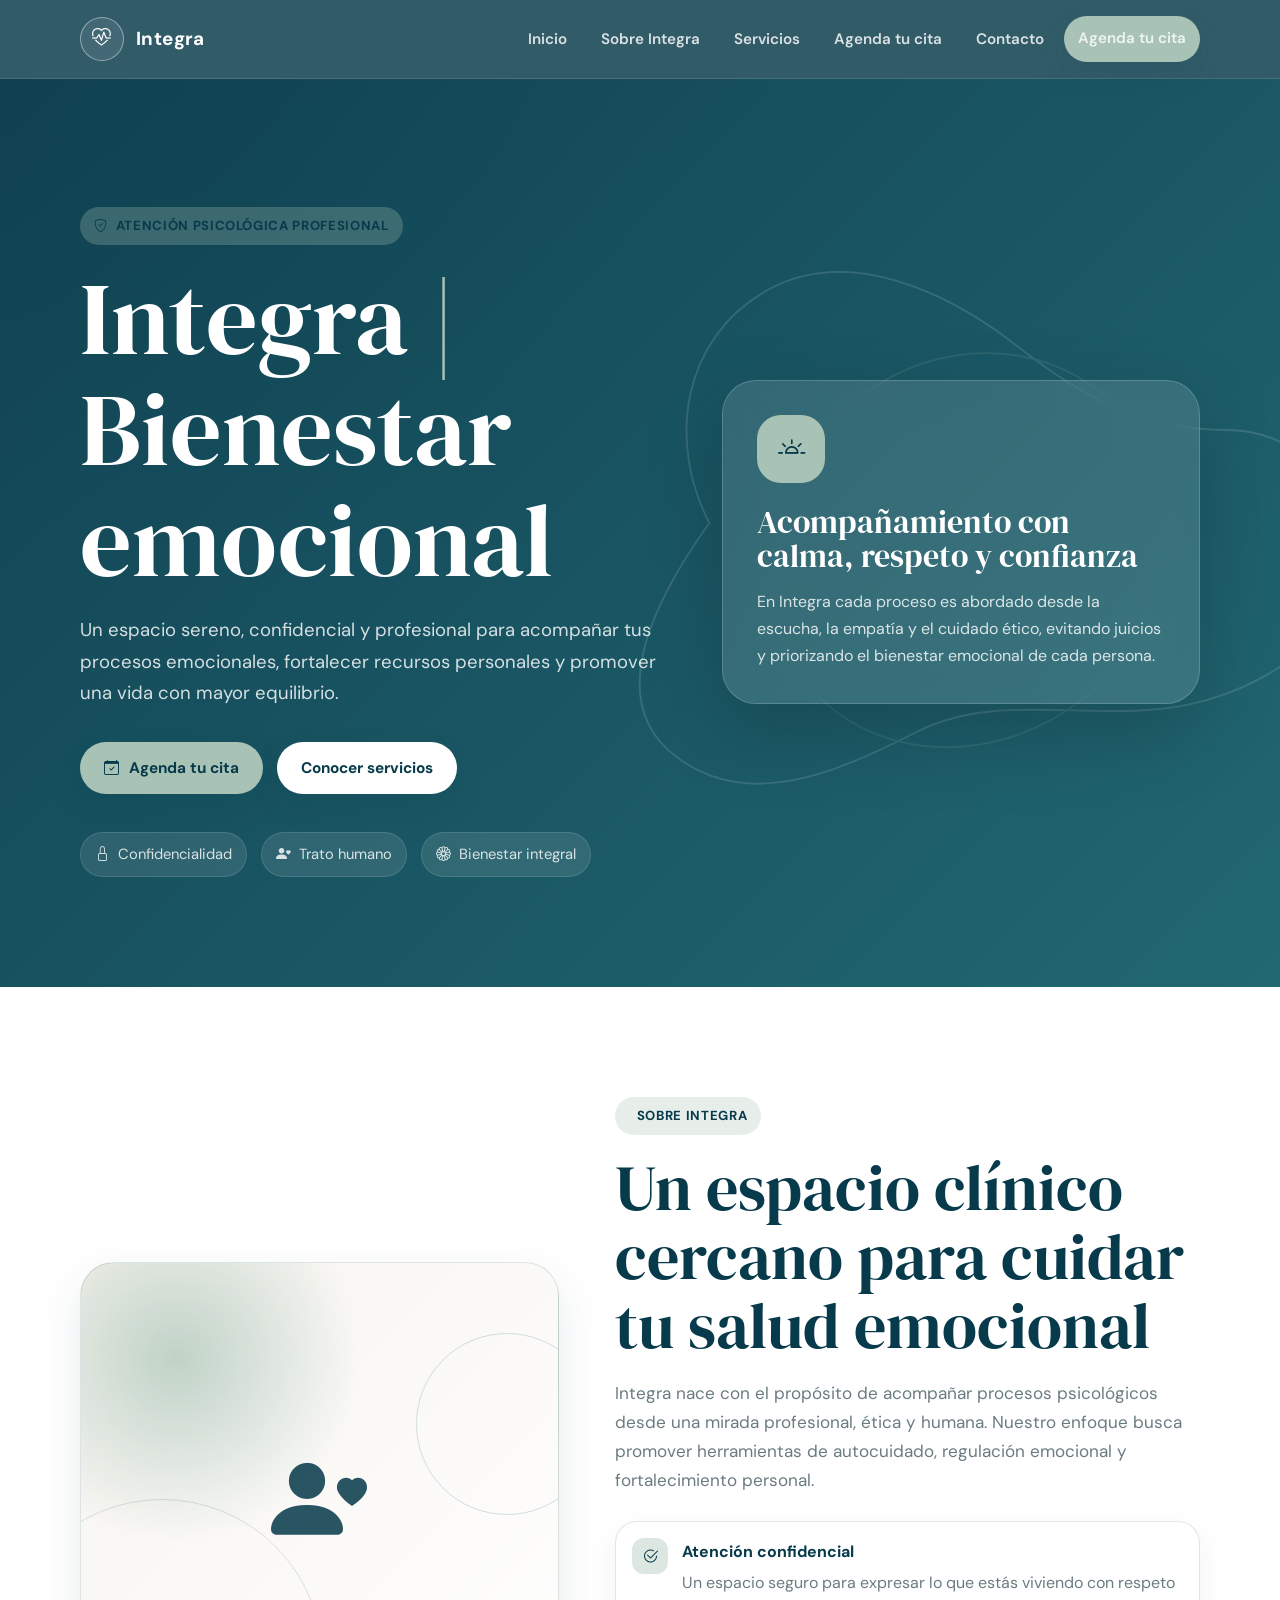
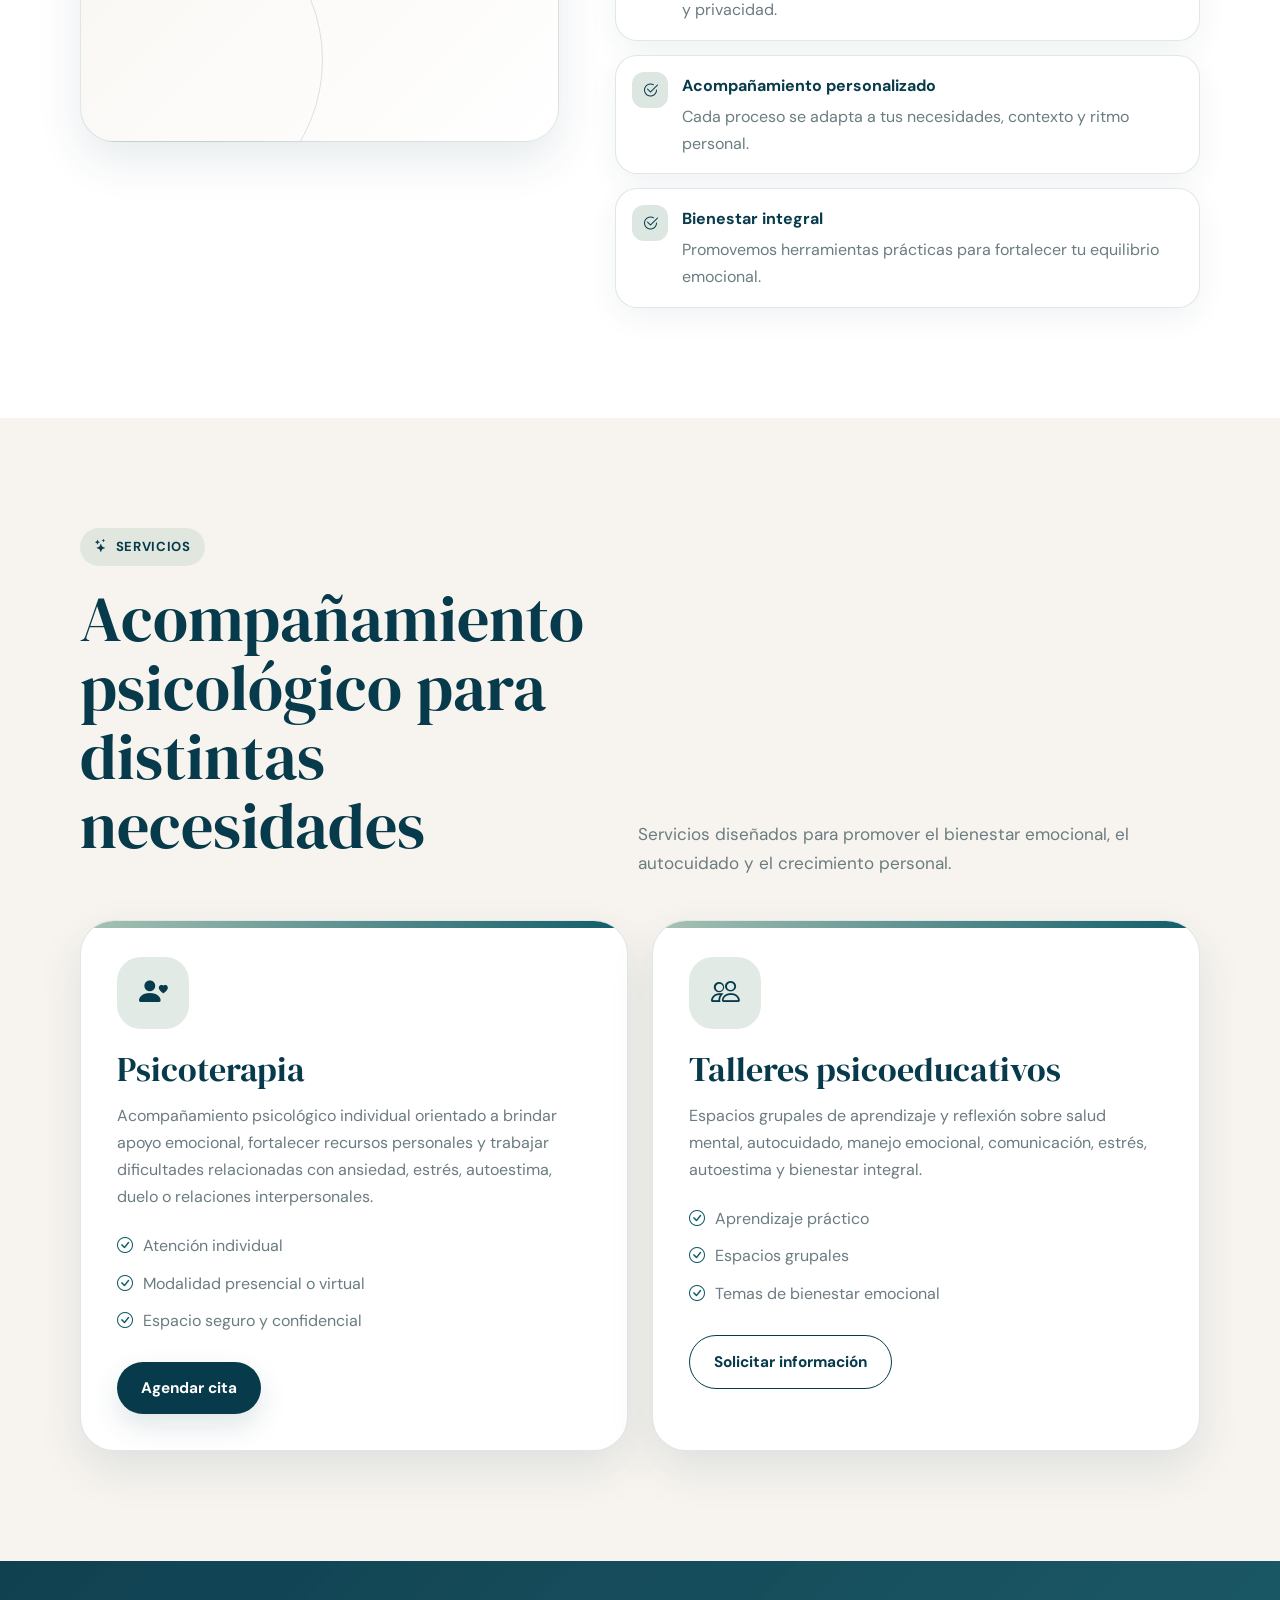
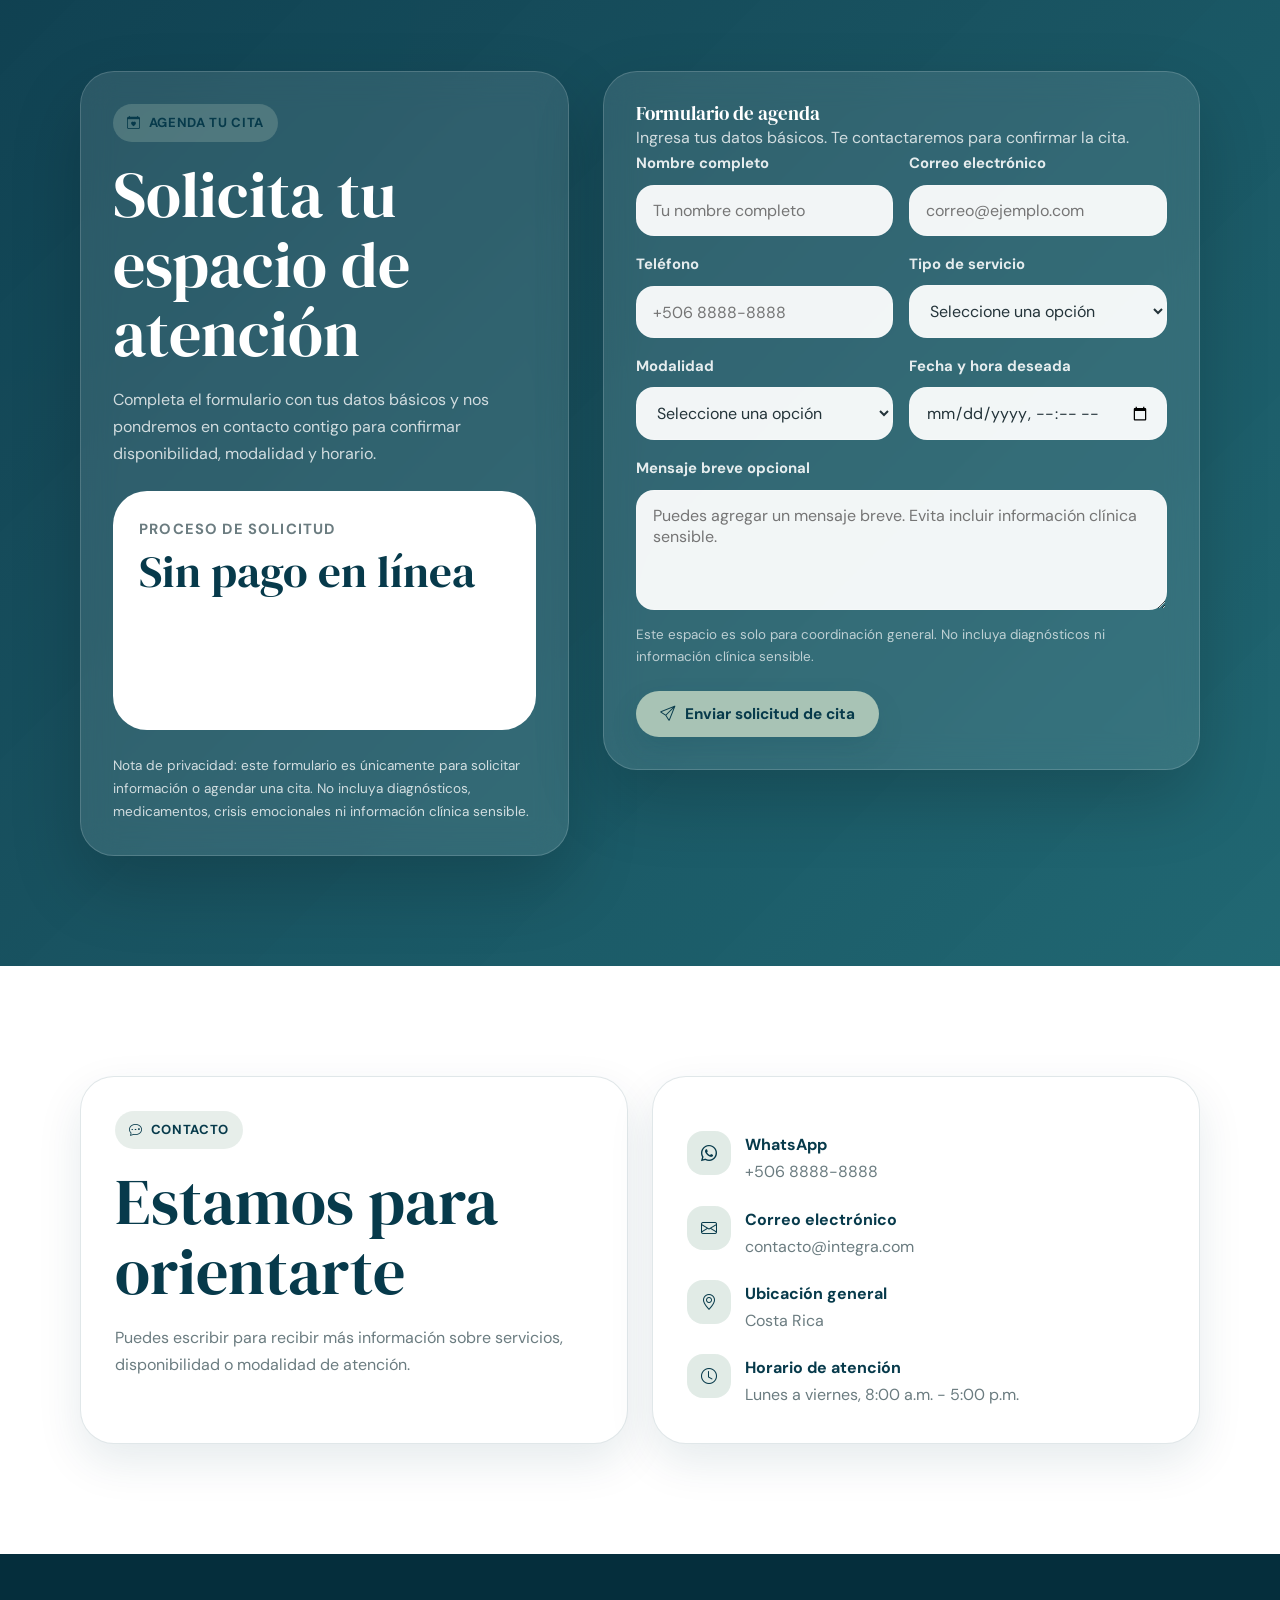
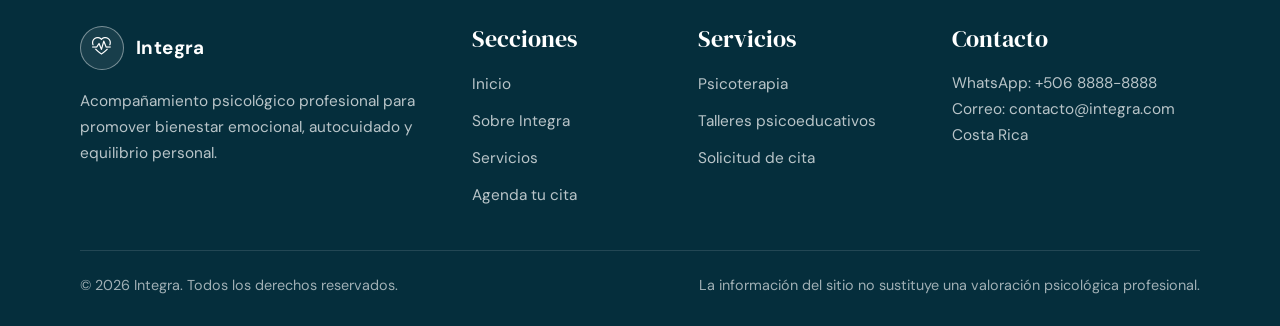
==== commit c90ed731: "Actualizar index a" ====
--- a/Frontend/index.html
+++ b/Frontend/index.html
@@ -1,1478 +1,1449 @@
 <!DOCTYPE html>
 <html lang="es">
-
 <head>
-    <meta charset="UTF-8" />
-    <meta name="viewport" content="width=device-width, initial-scale=1.0" />
-
-    <title>Integra | Bienestar emocional</title>
-
-    <!-- Google Fonts -->
-    <link
-        href="https://fonts.googleapis.com/css2?family=DM+Serif+Display&family=DM+Sans:wght@300;400;500;600;700&display=swap"
-        rel="stylesheet">
-
-    <!-- Bootstrap Icons -->
-    <link rel="stylesheet" href="https://cdn.jsdelivr.net/npm/bootstrap-icons@1.11.3/font/bootstrap-icons.css">
-
-    <style>
-        :root {
-            --color-primary: #073A4B;
-            --color-primary-soft: #0F5C68;
-            --color-sage: #A8C3B5;
-            --color-sage-light: #D8E5DD;
-            --color-cream: #F7F4EF;
-            --color-white: #FFFFFF;
-            --color-dark: #24343A;
-            --color-muted: #6B7C80;
-            --color-border: rgba(7, 58, 75, 0.12);
-            --shadow-soft: 0 18px 45px rgba(7, 58, 75, 0.10);
-            --shadow-hover: 0 28px 70px rgba(7, 58, 75, 0.16);
-            --radius-sm: 14px;
-            --radius-md: 22px;
-            --radius-lg: 34px;
-            --transition: all 0.35s ease;
+  <meta charset="UTF-8" />
+  <meta name="viewport" content="width=device-width, initial-scale=1.0" />
+
+  <title>Integra | Bienestar emocional</title>
+
+  <!-- Google Fonts -->
+  <link href="https://fonts.googleapis.com/css2?family=DM+Serif+Display&family=DM+Sans:wght@300;400;500;600;700&display=swap" rel="stylesheet">
+
+  <!-- Bootstrap Icons -->
+  <link rel="stylesheet" href="https://cdn.jsdelivr.net/npm/bootstrap-icons@1.11.3/font/bootstrap-icons.css">
+
+  <style>
+    :root {
+      --color-primary: #073A4B;
+      --color-primary-soft: #0F5C68;
+      --color-sage: #A8C3B5;
+      --color-sage-light: #D8E5DD;
+      --color-cream: #F7F4EF;
+      --color-white: #FFFFFF;
+      --color-dark: #24343A;
+      --color-muted: #6B7C80;
+      --color-border: rgba(7, 58, 75, 0.12);
+      --shadow-soft: 0 18px 45px rgba(7, 58, 75, 0.10);
+      --shadow-hover: 0 28px 70px rgba(7, 58, 75, 0.16);
+      --radius-sm: 14px;
+      --radius-md: 22px;
+      --radius-lg: 34px;
+      --transition: all 0.35s ease;
+    }
+
+    * {
+      margin: 0;
+      padding: 0;
+      box-sizing: border-box;
+    }
+
+    html {
+      scroll-behavior: smooth;
+    }
+
+    body {
+      font-family: "DM Sans", sans-serif;
+      background: var(--color-cream);
+      color: var(--color-dark);
+      line-height: 1.7;
+      overflow-x: hidden;
+    }
+
+    h1,
+    h2,
+    h3,
+    h4 {
+      font-family: "DM Serif Display", serif;
+      font-weight: 400;
+      color: var(--color-primary);
+      line-height: 1.08;
+    }
+
+    p {
+      color: var(--color-muted);
+    }
+
+    a {
+      text-decoration: none;
+      color: inherit;
+    }
+
+    img {
+      max-width: 100%;
+      display: block;
+    }
+
+    .container {
+      width: min(1120px, calc(100% - 36px));
+      margin: 0 auto;
+    }
+
+    .section {
+      padding: 110px 0;
+    }
+
+    .section-white {
+      background: var(--color-white);
+    }
+
+    .section-cream {
+      background: var(--color-cream);
+    }
+
+    .eyebrow {
+      display: inline-flex;
+      align-items: center;
+      gap: 8px;
+      padding: 8px 14px;
+      border-radius: 999px;
+      background: rgba(168, 195, 181, 0.28);
+      color: var(--color-primary);
+      font-weight: 700;
+      font-size: 0.82rem;
+      letter-spacing: 0.05em;
+      text-transform: uppercase;
+      margin-bottom: 18px;
+    }
+
+    .section-title {
+      font-size: clamp(2.2rem, 5vw, 4rem);
+      max-width: 760px;
+      margin-bottom: 18px;
+    }
+
+    .section-text {
+      max-width: 720px;
+      font-size: 1.07rem;
+      color: var(--color-muted);
+    }
+
+    /* NAVBAR */
+    .navbar {
+      position: sticky;
+      top: 0;
+      z-index: 1000;
+      background: rgba(7, 58, 75, 0.82);
+      backdrop-filter: blur(18px);
+      -webkit-backdrop-filter: blur(18px);
+      border-bottom: 1px solid rgba(255, 255, 255, 0.12);
+    }
+
+    .nav-inner {
+      min-height: 78px;
+      display: flex;
+      align-items: center;
+      justify-content: space-between;
+      gap: 24px;
+    }
+
+    .brand {
+      display: flex;
+      align-items: center;
+      gap: 12px;
+      color: var(--color-white);
+      font-weight: 700;
+      letter-spacing: 0.02em;
+      font-size: 1.18rem;
+    }
+
+    .brand-mark {
+      width: 44px;
+      height: 44px;
+      border-radius: 50%;
+      border: 1px solid rgba(255, 255, 255, 0.42);
+      background: rgba(255, 255, 255, 0.08);
+      display: grid;
+      place-items: center;
+      color: var(--color-white);
+    }
+
+    .nav-links {
+      display: flex;
+      align-items: center;
+      gap: 6px;
+      list-style: none;
+    }
+
+    .nav-links a {
+      color: rgba(255, 255, 255, 0.82);
+      padding: 10px 14px;
+      border-radius: 999px;
+      font-weight: 600;
+      font-size: 0.95rem;
+      transition: var(--transition);
+    }
+
+    .nav-links a:hover {
+      background: rgba(255, 255, 255, 0.12);
+      color: var(--color-white);
+    }
+
+    .menu-toggle {
+      display: none;
+      width: 44px;
+      height: 44px;
+      border: 1px solid rgba(255, 255, 255, 0.22);
+      background: transparent;
+      color: var(--color-white);
+      border-radius: 14px;
+      font-size: 1.35rem;
+      cursor: pointer;
+    }
+
+    /* BUTTONS */
+    .btn {
+      display: inline-flex;
+      align-items: center;
+      justify-content: center;
+      gap: 10px;
+      border: none;
+      cursor: pointer;
+      border-radius: 999px;
+      padding: 13px 24px;
+      font-family: "DM Sans", sans-serif;
+      font-weight: 700;
+      font-size: 0.96rem;
+      transition: var(--transition);
+      box-shadow: 0 12px 28px rgba(7, 58, 75, 0.13);
+    }
+
+    .btn-primary {
+      background: var(--color-sage);
+      color: var(--color-primary);
+    }
+
+    .btn-primary:hover {
+      transform: translateY(-3px);
+      background: #b8d1c5;
+      box-shadow: var(--shadow-hover);
+    }
+
+    .btn-dark {
+      background: var(--color-primary);
+      color: var(--color-white);
+    }
+
+    .btn-dark:hover {
+      transform: translateY(-3px);
+      background: var(--color-primary-soft);
+      box-shadow: var(--shadow-hover);
+    }
+
+    .btn-outline {
+      background: transparent;
+      color: var(--color-primary);
+      border: 1.5px solid var(--color-primary);
+      box-shadow: none;
+    }
+
+    .btn-outline:hover {
+      background: var(--color-primary);
+      color: var(--color-white);
+      transform: translateY(-3px);
+    }
+
+    .btn-white {
+      background: var(--color-white);
+      color: var(--color-primary);
+    }
+
+    .btn-white:hover {
+      transform: translateY(-3px);
+      background: var(--color-cream);
+    }
+
+    /* HERO */
+    .hero {
+      position: relative;
+      overflow: hidden;
+      background:
+        linear-gradient(135deg, rgba(7, 58, 75, 0.96), rgba(15, 92, 104, 0.92)),
+        radial-gradient(circle at 20% 10%, rgba(168, 195, 181, 0.55), transparent 32%),
+        radial-gradient(circle at 90% 75%, rgba(247, 244, 239, 0.22), transparent 30%);
+      color: var(--color-white);
+      padding: 128px 0 110px;
+    }
+
+    .hero::before {
+      content: "";
+      position: absolute;
+      inset: 0;
+      opacity: 0.13;
+      background-image:
+        url("data:image/svg+xml,%3Csvg width='900' height='700' viewBox='0 0 900 700' xmlns='http://www.w3.org/2000/svg'%3E%3Cpath d='M142 339C96 251 111 137 205 84c90-51 201 3 275 61 70 55 134 92 230 92 78 0 142 65 136 143-6 79-83 131-157 153-109 32-222-14-319 35-89 45-185 88-265 27-76-58-31-161 37-256Z' fill='none' stroke='%23FFFFFF' stroke-width='2'/%3E%3Cpath d='M268 242c72-98 215-118 302-47 88 72 94 215 13 307-80 91-217 111-306 41-90-71-81-204-9-301Z' fill='none' stroke='%23A8C3B5' stroke-width='2'/%3E%3C/svg%3E");
+      background-repeat: no-repeat;
+      background-position: right -120px center;
+      background-size: 820px;
+    }
+
+    .hero-grid {
+      position: relative;
+      z-index: 1;
+      display: grid;
+      grid-template-columns: 1.1fr 0.9fr;
+      align-items: center;
+      gap: 58px;
+    }
+
+    .hero h1 {
+      color: var(--color-white);
+      font-size: clamp(3.4rem, 8vw, 6.8rem);
+      margin-bottom: 20px;
+    }
+
+    .hero h1 span {
+      color: var(--color-sage);
+    }
+
+    .hero p {
+      color: rgba(255, 255, 255, 0.82);
+      font-size: 1.16rem;
+      max-width: 660px;
+      margin-bottom: 32px;
+    }
+
+    .hero-actions {
+      display: flex;
+      flex-wrap: wrap;
+      gap: 14px;
+    }
+
+    .hero-card {
+      position: relative;
+      background: rgba(255, 255, 255, 0.12);
+      border: 1px solid rgba(255, 255, 255, 0.18);
+      border-radius: var(--radius-lg);
+      padding: 34px;
+      box-shadow: 0 30px 80px rgba(0, 0, 0, 0.18);
+      backdrop-filter: blur(18px);
+    }
+
+    .hero-card-icon {
+      width: 68px;
+      height: 68px;
+      border-radius: 24px;
+      background: var(--color-sage);
+      color: var(--color-primary);
+      display: grid;
+      place-items: center;
+      font-size: 1.7rem;
+      margin-bottom: 22px;
+    }
+
+    .hero-card h3 {
+      color: var(--color-white);
+      font-size: 2rem;
+      margin-bottom: 14px;
+    }
+
+    .hero-card p {
+      margin-bottom: 0;
+      font-size: 1rem;
+    }
+
+    .trust-row {
+      margin-top: 38px;
+      display: flex;
+      flex-wrap: wrap;
+      gap: 14px;
+    }
+
+    .trust-pill {
+      display: inline-flex;
+      align-items: center;
+      gap: 8px;
+      padding: 9px 14px;
+      border-radius: 999px;
+      background: rgba(255, 255, 255, 0.10);
+      color: rgba(255, 255, 255, 0.82);
+      font-size: 0.92rem;
+      border: 1px solid rgba(255, 255, 255, 0.12);
+    }
+
+    /* ABOUT */
+    .about-grid {
+      display: grid;
+      grid-template-columns: 0.9fr 1.1fr;
+      gap: 56px;
+      align-items: center;
+    }
+
+    .organic-card {
+      background:
+        radial-gradient(circle at 20% 20%, rgba(168, 195, 181, 0.70), transparent 34%),
+        linear-gradient(135deg, #F7F4EF, #FFFFFF);
+      min-height: 480px;
+      border-radius: var(--radius-lg);
+      border: 1px solid var(--color-border);
+      box-shadow: var(--shadow-soft);
+      position: relative;
+      overflow: hidden;
+      display: grid;
+      place-items: center;
+    }
+
+    .organic-card::before {
+      content: "";
+      position: absolute;
+      width: 320px;
+      height: 320px;
+      border-radius: 50%;
+      border: 1px solid rgba(7, 58, 75, 0.14);
+      left: -80px;
+      bottom: -80px;
+    }
+
+    .organic-card::after {
+      content: "";
+      position: absolute;
+      width: 180px;
+      height: 180px;
+      border-radius: 50%;
+      border: 1px solid rgba(15, 92, 104, 0.18);
+      top: 70px;
+      right: -40px;
+    }
+
+    .organic-card i {
+      font-size: 6rem;
+      color: var(--color-primary);
+      opacity: 0.86;
+      z-index: 1;
+    }
+
+    .feature-list {
+      display: grid;
+      gap: 14px;
+      margin-top: 26px;
+    }
+
+    .feature-item {
+      display: flex;
+      gap: 14px;
+      align-items: flex-start;
+      padding: 16px;
+      background: var(--color-white);
+      border: 1px solid var(--color-border);
+      border-radius: var(--radius-md);
+      box-shadow: 0 10px 30px rgba(7, 58, 75, 0.06);
+    }
+
+    .feature-item i {
+      color: var(--color-primary);
+      background: rgba(168, 195, 181, 0.40);
+      width: 36px;
+      height: 36px;
+      border-radius: 12px;
+      display: grid;
+      place-items: center;
+      flex-shrink: 0;
+    }
+
+    .feature-item strong {
+      display: block;
+      color: var(--color-primary);
+      margin-bottom: 4px;
+    }
+
+    /* SERVICES */
+    .services-header {
+      display: flex;
+      justify-content: space-between;
+      align-items: end;
+      gap: 30px;
+      margin-bottom: 42px;
+    }
+
+    .services-grid {
+      display: grid;
+      grid-template-columns: repeat(2, 1fr);
+      gap: 24px;
+    }
+
+    .service-card {
+      position: relative;
+      background: var(--color-white);
+      border: 1px solid var(--color-border);
+      border-radius: var(--radius-lg);
+      padding: 36px;
+      box-shadow: var(--shadow-soft);
+      transition: var(--transition);
+      overflow: hidden;
+    }
+
+    .service-card::before {
+      content: "";
+      position: absolute;
+      top: 0;
+      left: 0;
+      height: 7px;
+      width: 100%;
+      background: linear-gradient(90deg, var(--color-sage), var(--color-primary-soft));
+    }
+
+    .service-card:hover {
+      transform: translateY(-10px);
+      box-shadow: var(--shadow-hover);
+      border-color: rgba(7, 58, 75, 0.20);
+    }
+
+    .service-icon {
+      width: 72px;
+      height: 72px;
+      border-radius: 24px;
+      background: rgba(168, 195, 181, 0.35);
+      color: var(--color-primary);
+      display: grid;
+      place-items: center;
+      font-size: 1.8rem;
+      margin-bottom: 22px;
+      transition: var(--transition);
+    }
+
+    .service-card:hover .service-icon {
+      transform: rotate(-3deg) scale(1.04);
+      background: var(--color-sage);
+    }
+
+    .service-card h3 {
+      font-size: 2.1rem;
+      margin-bottom: 14px;
+    }
+
+    .service-card ul {
+      list-style: none;
+      display: grid;
+      gap: 10px;
+      margin: 22px 0 28px;
+    }
+
+    .service-card li {
+      color: var(--color-muted);
+      display: flex;
+      align-items: center;
+      gap: 10px;
+    }
+
+    .service-card li i {
+      color: var(--color-primary-soft);
+    }
+
+    /* APPOINTMENT */
+    .appointment {
+      background:
+        linear-gradient(135deg, rgba(7, 58, 75, 0.96), rgba(15, 92, 104, 0.92)),
+        radial-gradient(circle at top left, rgba(168, 195, 181, 0.38), transparent 28%);
+      color: var(--color-white);
+    }
+
+    .appointment h2,
+    .appointment h3 {
+      color: var(--color-white);
+    }
+
+    .appointment p {
+      color: rgba(255, 255, 255, 0.78);
+    }
+
+    .appointment-grid {
+      display: grid;
+      grid-template-columns: 0.9fr 1.1fr;
+      gap: 34px;
+      align-items: start;
+    }
+
+    .info-card,
+    .form-card {
+      background: rgba(255, 255, 255, 0.11);
+      border: 1px solid rgba(255, 255, 255, 0.16);
+      border-radius: var(--radius-lg);
+      padding: 32px;
+      backdrop-filter: blur(16px);
+      box-shadow: 0 30px 70px rgba(0, 0, 0, 0.18);
+    }
+
+    .process-box {
+      background: var(--color-white);
+      color: var(--color-primary);
+      border-radius: var(--radius-lg);
+      padding: 26px;
+      margin: 24px 0;
+    }
+
+    .process-label {
+      color: var(--color-muted);
+      font-size: 0.92rem;
+      font-weight: 700;
+      text-transform: uppercase;
+      letter-spacing: 0.08em;
+    }
+
+    .process-title {
+      font-family: "DM Serif Display", serif;
+      font-size: 2.8rem;
+      line-height: 1;
+      margin-top: 8px;
+      color: var(--color-primary);
+    }
+
+    .legal-note {
+      font-size: 0.85rem;
+      color: rgba(255, 255, 255, 0.70);
+      margin-top: 18px;
+    }
+
+    .form-grid {
+      display: grid;
+      grid-template-columns: repeat(2, 1fr);
+      gap: 16px;
+    }
+
+    .form-group {
+      display: grid;
+      gap: 8px;
+    }
+
+    .form-group.full {
+      grid-column: 1 / -1;
+    }
+
+    label {
+      font-weight: 700;
+      color: rgba(255, 255, 255, 0.88);
+      font-size: 0.93rem;
+    }
+
+    input,
+    textarea,
+    select {
+      width: 100%;
+      border: 1px solid rgba(255, 255, 255, 0.20);
+      border-radius: 18px;
+      padding: 14px 16px;
+      font-family: "DM Sans", sans-serif;
+      font-size: 1rem;
+      outline: none;
+      color: var(--color-dark);
+      background: rgba(255, 255, 255, 0.94);
+      transition: var(--transition);
+    }
+
+    textarea {
+      min-height: 120px;
+      resize: vertical;
+    }
+
+    input:focus,
+    textarea:focus,
+    select:focus {
+      border-color: var(--color-sage);
+      box-shadow: 0 0 0 4px rgba(168, 195, 181, 0.22);
+    }
+
+    .form-help {
+      font-size: 0.84rem;
+      color: rgba(255, 255, 255, 0.68);
+      margin-top: 6px;
+    }
+
+    .alert {
+      display: none;
+      margin-top: 18px;
+      padding: 14px 16px;
+      border-radius: 18px;
+      font-weight: 700;
+    }
+
+    .alert.show {
+      display: block;
+    }
+
+    .alert-success {
+      background: rgba(168, 195, 181, 0.22);
+      color: var(--color-white);
+      border: 1px solid rgba(168, 195, 181, 0.52);
+    }
+
+    .alert-error {
+      background: rgba(255, 255, 255, 0.13);
+      color: #ffe5df;
+      border: 1px solid rgba(255, 210, 200, 0.35);
+    }
+
+    /* CONTACT */
+    .contact-grid {
+      display: grid;
+      grid-template-columns: 1fr 1fr;
+      gap: 24px;
+    }
+
+    .contact-card {
+      background: var(--color-white);
+      border: 1px solid var(--color-border);
+      border-radius: var(--radius-lg);
+      padding: 34px;
+      box-shadow: var(--shadow-soft);
+    }
+
+    .contact-item {
+      display: flex;
+      gap: 14px;
+      margin-top: 20px;
+      align-items: flex-start;
+    }
+
+    .contact-item i {
+      width: 44px;
+      height: 44px;
+      border-radius: 16px;
+      background: rgba(168, 195, 181, 0.34);
+      color: var(--color-primary);
+      display: grid;
+      place-items: center;
+      flex-shrink: 0;
+    }
+
+    .contact-item strong {
+      color: var(--color-primary);
+      display: block;
+    }
+
+    /* FOOTER */
+    .footer {
+      background: #052E3C;
+      color: var(--color-white);
+      padding: 72px 0 28px;
+    }
+
+    .footer-grid {
+      display: grid;
+      grid-template-columns: 1.3fr 0.7fr 0.8fr 0.9fr;
+      gap: 34px;
+      margin-bottom: 42px;
+    }
+
+    .footer h4 {
+      color: var(--color-white);
+      font-size: 1.5rem;
+      margin-bottom: 18px;
+    }
+
+    .footer p,
+    .footer a {
+      color: rgba(255, 255, 255, 0.72);
+      font-size: 0.96rem;
+    }
+
+    .footer ul {
+      list-style: none;
+      display: grid;
+      gap: 10px;
+    }
+
+    .footer a:hover {
+      color: var(--color-sage);
+    }
+
+    .footer-bottom {
+      border-top: 1px solid rgba(255, 255, 255, 0.12);
+      padding-top: 22px;
+      display: flex;
+      justify-content: space-between;
+      gap: 18px;
+      flex-wrap: wrap;
+      color: rgba(255, 255, 255, 0.62);
+      font-size: 0.9rem;
+    }
+
+    /* MODAL */
+    .modal-backdrop {
+      position: fixed;
+      inset: 0;
+      z-index: 2000;
+      background: rgba(5, 46, 60, 0.72);
+      backdrop-filter: blur(10px);
+      display: none;
+      align-items: center;
+      justify-content: center;
+      padding: 18px;
+    }
+
+    .modal-backdrop.show {
+      display: flex;
+    }
+
+    .modal {
+      width: min(560px, 100%);
+      background: var(--color-white);
+      border-radius: var(--radius-lg);
+      padding: 34px;
+      box-shadow: 0 40px 100px rgba(0, 0, 0, 0.25);
+      position: relative;
+      animation: modalIn 0.35s ease both;
+    }
+
+    .modal h3 {
+      font-size: 2.2rem;
+      margin-bottom: 10px;
+    }
+
+    .modal p {
+      margin-bottom: 22px;
+    }
+
+    .modal-close {
+      position: absolute;
+      top: 16px;
+      right: 16px;
+      width: 40px;
+      height: 40px;
+      border: none;
+      border-radius: 50%;
+      background: var(--color-cream);
+      color: var(--color-primary);
+      cursor: pointer;
+      font-size: 1.2rem;
+    }
+
+    .modal-success-icon {
+      width: 70px;
+      height: 70px;
+      display: grid;
+      place-items: center;
+      border-radius: 50%;
+      background: rgba(168, 195, 181, 0.35);
+      color: var(--color-primary);
+      font-size: 2rem;
+      margin-bottom: 18px;
+    }
+
+    @keyframes modalIn {
+      from {
+        opacity: 0;
+        transform: translateY(24px) scale(0.98);
+      }
+      to {
+        opacity: 1;
+        transform: translateY(0) scale(1);
+      }
+    }
+
+    /* SCROLL ANIMATION */
+    .reveal {
+      opacity: 0;
+      transform: translateY(28px);
+      transition: opacity 0.75s ease, transform 0.75s ease;
+    }
+
+    .reveal.visible {
+      opacity: 1;
+      transform: translateY(0);
+    }
+
+    /* RESPONSIVE */
+    @media (max-width: 920px) {
+      .menu-toggle {
+        display: grid;
+        place-items: center;
+      }
+
+      .nav-links {
+        position: absolute;
+        left: 18px;
+        right: 18px;
+        top: 88px;
+        background: rgba(7, 58, 75, 0.96);
+        backdrop-filter: blur(18px);
+        border: 1px solid rgba(255, 255, 255, 0.12);
+        border-radius: 24px;
+        padding: 18px;
+        display: none;
+        flex-direction: column;
+        align-items: stretch;
+      }
+
+      .nav-links.show {
+        display: flex;
+      }
+
+      .nav-links a {
+        display: block;
+        text-align: center;
+      }
+
+      .hero-grid,
+      .about-grid,
+      .appointment-grid,
+      .contact-grid {
+        grid-template-columns: 1fr;
+      }
+
+      .hero {
+        padding: 92px 0 82px;
+      }
+
+      .services-header {
+        flex-direction: column;
+        align-items: flex-start;
+      }
+
+      .services-grid {
+        grid-template-columns: 1fr;
+      }
+
+      .footer-grid {
+        grid-template-columns: 1fr 1fr;
+      }
+    }
+
+    @media (max-width: 620px) {
+      .section {
+        padding: 78px 0;
+      }
+
+      .hero h1 {
+        font-size: 3.4rem;
+      }
+
+      .hero-actions,
+      .trust-row {
+        flex-direction: column;
+      }
+
+      .btn {
+        width: 100%;
+      }
+
+      .form-grid {
+        grid-template-columns: 1fr;
+      }
+
+      .info-card,
+      .form-card,
+      .service-card,
+      .contact-card {
+        padding: 24px;
+      }
+
+      .footer-grid {
+        grid-template-columns: 1fr;
+      }
+
+      .footer-bottom {
+        flex-direction: column;
+      }
+    }
+  </style>
+</head>
+
+<body>
+
+  <!-- NAVBAR -->
+  <nav class="navbar">
+    <div class="container nav-inner">
+      <a href="#inicio" class="brand">
+        <span class="brand-mark">
+          <i class="bi bi-heart-pulse"></i>
+        </span>
+        Integra
+      </a>
+
+      <button class="menu-toggle" id="menuToggle" aria-label="Abrir menú">
+        <i class="bi bi-list"></i>
+      </button>
+
+      <ul class="nav-links" id="navLinks">
+        <li><a href="#inicio">Inicio</a></li>
+        <li><a href="#sobre">Sobre Integra</a></li>
+        <li><a href="#servicios">Servicios</a></li>
+        <li><a href="#agendar">Agenda tu cita</a></li>
+        <li><a href="#contacto">Contacto</a></li>
+        <li><a href="#agendar" class="btn btn-primary">Agenda tu cita</a></li>
+      </ul>
+    </div>
+  </nav>
+
+  <!-- HERO -->
+  <header class="hero" id="inicio">
+    <div class="container hero-grid">
+      <div class="reveal">
+        <span class="eyebrow">
+          <i class="bi bi-shield-check"></i>
+          Atención psicológica profesional
+        </span>
+
+        <h1>Integra <span>|</span> Bienestar emocional</h1>
+
+        <p>
+          Un espacio sereno, confidencial y profesional para acompañar tus procesos emocionales,
+          fortalecer recursos personales y promover una vida con mayor equilibrio.
+        </p>
+
+        <div class="hero-actions">
+          <a href="#agendar" class="btn btn-primary">
+            <i class="bi bi-calendar-check"></i>
+            Agenda tu cita
+          </a>
+          <a href="#servicios" class="btn btn-white">
+            Conocer servicios
+          </a>
+        </div>
+
+        <div class="trust-row">
+          <span class="trust-pill"><i class="bi bi-lock"></i> Confidencialidad</span>
+          <span class="trust-pill"><i class="bi bi-person-heart"></i> Trato humano</span>
+          <span class="trust-pill"><i class="bi bi-flower1"></i> Bienestar integral</span>
+        </div>
+      </div>
+
+      <div class="hero-card reveal">
+        <div class="hero-card-icon">
+          <i class="bi bi-brightness-alt-high"></i>
+        </div>
+        <h3>Acompañamiento con calma, respeto y confianza</h3>
+        <p>
+          En Integra cada proceso es abordado desde la escucha, la empatía y el cuidado ético,
+          evitando juicios y priorizando el bienestar emocional de cada persona.
+        </p>
+      </div>
+    </div>
+  </header>
+
+  <!-- ABOUT -->
+  <section class="section section-white" id="sobre">
+    <div class="container about-grid">
+      <div class="organic-card reveal">
+        <i class="bi bi-person-heart"></i>
+      </div>
+
+      <div class="reveal">
+        <span class="eyebrow">
+          <i class="bi bi-leaf"></i>
+          Sobre Integra
+        </span>
+
+        <h2 class="section-title">Un espacio clínico cercano para cuidar tu salud emocional</h2>
+
+        <p class="section-text">
+          Integra nace con el propósito de acompañar procesos psicológicos desde una mirada
+          profesional, ética y humana. Nuestro enfoque busca promover herramientas de autocuidado,
+          regulación emocional y fortalecimiento personal.
+        </p>
+
+        <div class="feature-list">
+          <div class="feature-item">
+            <i class="bi bi-check2-circle"></i>
+            <div>
+              <strong>Atención confidencial</strong>
+              <p>Un espacio seguro para expresar lo que estás viviendo con respeto y privacidad.</p>
+            </div>
+          </div>
+
+          <div class="feature-item">
+            <i class="bi bi-check2-circle"></i>
+            <div>
+              <strong>Acompañamiento personalizado</strong>
+              <p>Cada proceso se adapta a tus necesidades, contexto y ritmo personal.</p>
+            </div>
+          </div>
+
+          <div class="feature-item">
+            <i class="bi bi-check2-circle"></i>
+            <div>
+              <strong>Bienestar integral</strong>
+              <p>Promovemos herramientas prácticas para fortalecer tu equilibrio emocional.</p>
+            </div>
+          </div>
+        </div>
+      </div>
+    </div>
+  </section>
+
+  <!-- SERVICES -->
+  <section class="section section-cream" id="servicios">
+    <div class="container">
+      <div class="services-header reveal">
+        <div>
+          <span class="eyebrow">
+            <i class="bi bi-stars"></i>
+            Servicios
+          </span>
+          <h2 class="section-title">Acompañamiento psicológico para distintas necesidades</h2>
+        </div>
+        <p class="section-text">
+          Servicios diseñados para promover el bienestar emocional, el autocuidado y el crecimiento personal.
+        </p>
+      </div>
+
+      <div class="services-grid">
+        <article class="service-card reveal">
+          <div class="service-icon">
+            <i class="bi bi-person-heart"></i>
+          </div>
+          <h3>Psicoterapia</h3>
+          <p>
+            Acompañamiento psicológico individual orientado a brindar apoyo emocional,
+            fortalecer recursos personales y trabajar dificultades relacionadas con ansiedad,
+            estrés, autoestima, duelo o relaciones interpersonales.
+          </p>
+          <ul>
+            <li><i class="bi bi-check-circle"></i> Atención individual</li>
+            <li><i class="bi bi-check-circle"></i> Modalidad presencial o virtual</li>
+            <li><i class="bi bi-check-circle"></i> Espacio seguro y confidencial</li>
+          </ul>
+          <a href="#agendar" class="btn btn-dark">Agendar cita</a>
+        </article>
+
+        <article class="service-card reveal">
+          <div class="service-icon">
+            <i class="bi bi-people"></i>
+          </div>
+          <h3>Talleres psicoeducativos</h3>
+          <p>
+            Espacios grupales de aprendizaje y reflexión sobre salud mental, autocuidado,
+            manejo emocional, comunicación, estrés, autoestima y bienestar integral.
+          </p>
+          <ul>
+            <li><i class="bi bi-check-circle"></i> Aprendizaje práctico</li>
+            <li><i class="bi bi-check-circle"></i> Espacios grupales</li>
+            <li><i class="bi bi-check-circle"></i> Temas de bienestar emocional</li>
+          </ul>
+          <a href="#contacto" class="btn btn-outline">Solicitar información</a>
+        </article>
+      </div>
+    </div>
+  </section>
+
+  <!-- APPOINTMENT -->
+  <section class="section appointment" id="agendar">
+    <div class="container appointment-grid">
+      <div class="info-card reveal">
+        <span class="eyebrow">
+          <i class="bi bi-calendar-heart"></i>
+          Agenda tu cita
+        </span>
+
+        <h2 class="section-title">Solicita tu espacio de atención</h2>
+
+        <p>
+          Completa el formulario con tus datos básicos y nos pondremos en contacto
+          contigo para confirmar disponibilidad, modalidad y horario.
+        </p>
+
+        <div class="process-box">
+          <div class="process-label">Proceso de solicitud</div>
+          <div class="process-title">Sin pago en línea</div>
+          <p>
+            Esta solicitud no representa una cita confirmada automáticamente.
+            El equipo de Integra revisará la disponibilidad y te contactará para
+            confirmar el horario.
+          </p>
+        </div>
+
+        <p class="legal-note">
+          Nota de privacidad: este formulario es únicamente para solicitar información
+          o agendar una cita. No incluya diagnósticos, medicamentos, crisis emocionales
+          ni información clínica sensible.
+        </p>
+      </div>
+
+      <div class="form-card reveal">
+        <h3>Formulario de agenda</h3>
+        <p>
+          Ingresa tus datos básicos. Te contactaremos para confirmar la cita.
+        </p>
+
+        <form id="appointmentForm">
+          <div class="form-grid">
+            <div class="form-group">
+              <label for="name">Nombre completo</label>
+              <input type="text" id="name" name="name" placeholder="Tu nombre completo" required>
+            </div>
+
+            <div class="form-group">
+              <label for="email">Correo electrónico</label>
+              <input type="email" id="email" name="email" placeholder="correo@ejemplo.com" required>
+            </div>
+
+            <div class="form-group">
+              <label for="phone">Teléfono</label>
+              <input type="tel" id="phone" name="phone" placeholder="+506 8888-8888" required>
+            </div>
+
+            <div class="form-group">
+              <label for="service">Tipo de servicio</label>
+              <select id="service" name="service" required>
+                <option value="">Seleccione una opción</option>
+                <option value="Psicoterapia">Psicoterapia</option>
+                <option value="Taller psicoeducativo">Taller psicoeducativo</option>
+              </select>
+            </div>
+
+            <div class="form-group">
+              <label for="modality">Modalidad</label>
+              <select id="modality" name="modality" required>
+                <option value="">Seleccione una opción</option>
+                <option value="Presencial">Presencial</option>
+                <option value="Virtual">Virtual</option>
+              </select>
+            </div>
+
+            <div class="form-group">
+              <label for="datetime">Fecha y hora deseada</label>
+              <input type="datetime-local" id="datetime" name="datetime" required>
+            </div>
+
+            <div class="form-group full">
+              <label for="reason">Mensaje breve opcional</label>
+              <textarea id="reason" name="reason" placeholder="Puedes agregar un mensaje breve. Evita incluir información clínica sensible."></textarea>
+              <span class="form-help">
+                Este espacio es solo para coordinación general. No incluya diagnósticos ni información clínica sensible.
+              </span>
+            </div>
+          </div>
+
+          <button type="submit" class="btn btn-primary" style="margin-top: 22px;">
+            <i class="bi bi-send"></i>
+            Enviar solicitud de cita
+          </button>
+
+          <div class="alert alert-error" id="errorAlert">
+            Por favor complete los campos obligatorios.
+          </div>
+
+          <div class="alert alert-success" id="successAlert">
+            Solicitud enviada correctamente. Te contactaremos para confirmar el horario.
+          </div>
+        </form>
+      </div>
+    </div>
+  </section>
+
+  <!-- CONTACT -->
+  <section class="section section-white" id="contacto">
+    <div class="container contact-grid">
+      <div class="contact-card reveal">
+        <span class="eyebrow">
+          <i class="bi bi-chat-dots"></i>
+          Contacto
+        </span>
+
+        <h2 class="section-title">Estamos para orientarte</h2>
+
+        <p>
+          Puedes escribir para recibir más información sobre servicios, disponibilidad
+          o modalidad de atención.
+        </p>
+      </div>
+
+      <div class="contact-card reveal">
+        <div class="contact-item">
+          <i class="bi bi-whatsapp"></i>
+          <div>
+            <strong>WhatsApp</strong>
+            <p>+506 8888-8888</p>
+          </div>
+        </div>
+
+        <div class="contact-item">
+          <i class="bi bi-envelope"></i>
+          <div>
+            <strong>Correo electrónico</strong>
+            <p>contacto@integra.com</p>
+          </div>
+        </div>
+
+        <div class="contact-item">
+          <i class="bi bi-geo-alt"></i>
+          <div>
+            <strong>Ubicación general</strong>
+            <p>Costa Rica</p>
+          </div>
+        </div>
+
+        <div class="contact-item">
+          <i class="bi bi-clock"></i>
+          <div>
+            <strong>Horario de atención</strong>
+            <p>Lunes a viernes, 8:00 a.m. - 5:00 p.m.</p>
+          </div>
+        </div>
+      </div>
+    </div>
+  </section>
+
+  <!-- FOOTER -->
+  <footer class="footer">
+    <div class="container">
+      <div class="footer-grid">
+        <div>
+          <div class="brand" style="margin-bottom: 18px;">
+            <span class="brand-mark">
+              <i class="bi bi-heart-pulse"></i>
+            </span>
+            Integra
+          </div>
+          <p>
+            Acompañamiento psicológico profesional para promover bienestar emocional,
+            autocuidado y equilibrio personal.
+          </p>
+        </div>
+
+        <div>
+          <h4>Secciones</h4>
+          <ul>
+            <li><a href="#inicio">Inicio</a></li>
+            <li><a href="#sobre">Sobre Integra</a></li>
+            <li><a href="#servicios">Servicios</a></li>
+            <li><a href="#agendar">Agenda tu cita</a></li>
+          </ul>
+        </div>
+
+        <div>
+          <h4>Servicios</h4>
+          <ul>
+            <li><a href="#servicios">Psicoterapia</a></li>
+            <li><a href="#servicios">Talleres psicoeducativos</a></li>
+            <li><a href="#agendar">Solicitud de cita</a></li>
+          </ul>
+        </div>
+
+        <div>
+          <h4>Contacto</h4>
+          <p>WhatsApp: +506 8888-8888</p>
+          <p>Correo: contacto@integra.com</p>
+          <p>Costa Rica</p>
+        </div>
+      </div>
+
+      <div class="footer-bottom">
+        <span>© 2026 Integra. Todos los derechos reservados.</span>
+        <span>La información del sitio no sustituye una valoración psicológica profesional.</span>
+      </div>
+    </div>
+  </footer>
+
+  <!-- SUCCESS MODAL -->
+  <div class="modal-backdrop" id="successModal">
+    <div class="modal">
+      <button class="modal-close" id="closeModal" aria-label="Cerrar modal">
+        <i class="bi bi-x-lg"></i>
+      </button>
+
+      <div class="modal-success-icon">
+        <i class="bi bi-check2"></i>
+      </div>
+
+      <h3>Solicitud enviada correctamente</h3>
+      <p>
+        Te contactaremos para confirmar disponibilidad, modalidad y horario.
+        Gracias por confiar en Integra.
+      </p>
+
+      <button class="btn btn-dark" id="modalOk">
+        Entendido
+      </button>
+    </div>
+  </div>
+
+  <script>
+    const menuToggle = document.getElementById("menuToggle");
+    const navLinks = document.getElementById("navLinks");
+    const appointmentForm = document.getElementById("appointmentForm");
+    const errorAlert = document.getElementById("errorAlert");
+    const successAlert = document.getElementById("successAlert");
+    const successModal = document.getElementById("successModal");
+    const closeModal = document.getElementById("closeModal");
+    const modalOk = document.getElementById("modalOk");
+
+    menuToggle.addEventListener("click", () => {
+      navLinks.classList.toggle("show");
+    });
+
+    document.querySelectorAll(".nav-links a").forEach(link => {
+      link.addEventListener("click", () => {
+        navLinks.classList.remove("show");
+      });
+    });
+
+    /*
+      Animación al hacer scroll
+    */
+    const revealElements = document.querySelectorAll(".reveal");
+
+    const revealObserver = new IntersectionObserver((entries) => {
+      entries.forEach(entry => {
+        if (entry.isIntersecting) {
+          entry.target.classList.add("visible");
+          revealObserver.unobserve(entry.target);
         }
-
-        * {
-            margin: 0;
-            padding: 0;
-            box-sizing: border-box;
-        }
-
-        html {
-            scroll-behavior: smooth;
-        }
-
-        body {
-            font-family: "DM Sans", sans-serif;
-            background: var(--color-cream);
-            color: var(--color-dark);
-            line-height: 1.7;
-            overflow-x: hidden;
-        }
-
-        h1,
-        h2,
-        h3,
-        h4 {
-            font-family: "DM Serif Display", serif;
-            font-weight: 400;
-            color: var(--color-primary);
-            line-height: 1.08;
-        }
-
-        p {
-            color: var(--color-muted);
-        }
-
-        a {
-            text-decoration: none;
-            color: inherit;
-        }
-
-        img {
-            max-width: 100%;
-            display: block;
-        }
-
-        .container {
-            width: min(1120px, calc(100% - 36px));
-            margin: 0 auto;
-        }
-
-        .section {
-            padding: 110px 0;
-        }
-
-        .section-white {
-            background: var(--color-white);
-        }
-
-        .section-cream {
-            background: var(--color-cream);
-        }
-
-        .eyebrow {
-            display: inline-flex;
-            align-items: center;
-            gap: 8px;
-            padding: 8px 14px;
-            border-radius: 999px;
-            background: rgba(168, 195, 181, 0.28);
-            color: var(--color-primary);
-            font-weight: 700;
-            font-size: 0.82rem;
-            letter-spacing: 0.05em;
-            text-transform: uppercase;
-            margin-bottom: 18px;
-        }
-
-        .section-title {
-            font-size: clamp(2.2rem, 5vw, 4rem);
-            max-width: 760px;
-            margin-bottom: 18px;
-        }
-
-        .section-text {
-            max-width: 720px;
-            font-size: 1.07rem;
-            color: var(--color-muted);
-        }
-
-        /* NAVBAR */
-        .navbar {
-            position: sticky;
-            top: 0;
-            z-index: 1000;
-            background: rgba(7, 58, 75, 0.82);
-            backdrop-filter: blur(18px);
-            -webkit-backdrop-filter: blur(18px);
-            border-bottom: 1px solid rgba(255, 255, 255, 0.12);
-        }
-
-        .nav-inner {
-            min-height: 78px;
-            display: flex;
-            align-items: center;
-            justify-content: space-between;
-            gap: 24px;
-        }
-
-        .brand {
-            display: flex;
-            align-items: center;
-            gap: 12px;
-            color: var(--color-white);
-            font-weight: 700;
-            letter-spacing: 0.02em;
-            font-size: 1.18rem;
-        }
-
-        .brand-mark {
-            width: 44px;
-            height: 44px;
-            border-radius: 50%;
-            border: 1px solid rgba(255, 255, 255, 0.42);
-            background: rgba(255, 255, 255, 0.08);
-            display: grid;
-            place-items: center;
-            color: var(--color-white);
-        }
-
-        .nav-links {
-            display: flex;
-            align-items: center;
-            gap: 6px;
-            list-style: none;
-        }
-
-        .nav-links a {
-            color: rgba(255, 255, 255, 0.82);
-            padding: 10px 14px;
-            border-radius: 999px;
-            font-weight: 600;
-            font-size: 0.95rem;
-            transition: var(--transition);
-        }
-
-        .nav-links a:hover {
-            background: rgba(255, 255, 255, 0.12);
-            color: var(--color-white);
-        }
-
-        .menu-toggle {
-            display: none;
-            width: 44px;
-            height: 44px;
-            border: 1px solid rgba(255, 255, 255, 0.22);
-            background: transparent;
-            color: var(--color-white);
-            border-radius: 14px;
-            font-size: 1.35rem;
-            cursor: pointer;
-        }
-
-        /* BUTTONS */
-        .btn {
-            display: inline-flex;
-            align-items: center;
-            justify-content: center;
-            gap: 10px;
-            border: none;
-            cursor: pointer;
-            border-radius: 999px;
-            padding: 13px 24px;
-            font-family: "DM Sans", sans-serif;
-            font-weight: 700;
-            font-size: 0.96rem;
-            transition: var(--transition);
-            box-shadow: 0 12px 28px rgba(7, 58, 75, 0.13);
-        }
-
-        .btn-primary {
-            background: var(--color-sage);
-            color: var(--color-primary);
-        }
-
-        .btn-primary:hover {
-            transform: translateY(-3px);
-            background: #b8d1c5;
-            box-shadow: var(--shadow-hover);
-        }
-
-        .btn-dark {
-            background: var(--color-primary);
-            color: var(--color-white);
-        }
-
-        .btn-dark:hover {
-            transform: translateY(-3px);
-            background: var(--color-primary-soft);
-            box-shadow: var(--shadow-hover);
-        }
-
-        .btn-outline {
-            background: transparent;
-            color: var(--color-primary);
-            border: 1.5px solid var(--color-primary);
-            box-shadow: none;
-        }
-
-        .btn-outline:hover {
-            background: var(--color-primary);
-            color: var(--color-white);
-            transform: translateY(-3px);
-        }
-
-        .btn-white {
-            background: var(--color-white);
-            color: var(--color-primary);
-        }
-
-        .btn-white:hover {
-            transform: translateY(-3px);
-            background: var(--color-cream);
-        }
-
-        /* HERO */
-        .hero {
-            position: relative;
-            overflow: hidden;
-            background:
-                linear-gradient(135deg, rgba(7, 58, 75, 0.96), rgba(15, 92, 104, 0.92)),
-                radial-gradient(circle at 20% 10%, rgba(168, 195, 181, 0.55), transparent 32%),
-                radial-gradient(circle at 90% 75%, rgba(247, 244, 239, 0.22), transparent 30%);
-            color: var(--color-white);
-            padding: 128px 0 110px;
-        }
-
-        .hero::before {
-            content: "";
-            position: absolute;
-            inset: 0;
-            opacity: 0.13;
-            background-image:
-                url("data:image/svg+xml,%3Csvg width='900' height='700' viewBox='0 0 900 700' xmlns='http://www.w3.org/2000/svg'%3E%3Cpath d='M142 339C96 251 111 137 205 84c90-51 201 3 275 61 70 55 134 92 230 92 78 0 142 65 136 143-6 79-83 131-157 153-109 32-222-14-319 35-89 45-185 88-265 27-76-58-31-161 37-256Z' fill='none' stroke='%23FFFFFF' stroke-width='2'/%3E%3Cpath d='M268 242c72-98 215-118 302-47 88 72 94 215 13 307-80 91-217 111-306 41-90-71-81-204-9-301Z' fill='none' stroke='%23A8C3B5' stroke-width='2'/%3E%3C/svg%3E");
-            background-repeat: no-repeat;
-            background-position: right -120px center;
-            background-size: 820px;
-        }
-
-        .hero-grid {
-            position: relative;
-            z-index: 1;
-            display: grid;
-            grid-template-columns: 1.1fr 0.9fr;
-            align-items: center;
-            gap: 58px;
-        }
-
-        .hero h1 {
-            color: var(--color-white);
-            font-size: clamp(3.4rem, 8vw, 6.8rem);
-            margin-bottom: 20px;
-        }
-
-        .hero h1 span {
-            color: var(--color-sage);
-        }
-
-        .hero p {
-            color: rgba(255, 255, 255, 0.82);
-            font-size: 1.16rem;
-            max-width: 660px;
-            margin-bottom: 32px;
-        }
-
-        .hero-actions {
-            display: flex;
-            flex-wrap: wrap;
-            gap: 14px;
-        }
-
-        .hero-card {
-            position: relative;
-            background: rgba(255, 255, 255, 0.12);
-            border: 1px solid rgba(255, 255, 255, 0.18);
-            border-radius: var(--radius-lg);
-            padding: 34px;
-            box-shadow: 0 30px 80px rgba(0, 0, 0, 0.18);
-            backdrop-filter: blur(18px);
-        }
-
-        .hero-card-icon {
-            width: 68px;
-            height: 68px;
-            border-radius: 24px;
-            background: var(--color-sage);
-            color: var(--color-primary);
-            display: grid;
-            place-items: center;
-            font-size: 1.7rem;
-            margin-bottom: 22px;
-        }
-
-        .hero-card h3 {
-            color: var(--color-white);
-            font-size: 2rem;
-            margin-bottom: 14px;
-        }
-
-        .hero-card p {
-            margin-bottom: 0;
-            font-size: 1rem;
-        }
-
-        .trust-row {
-            margin-top: 38px;
-            display: flex;
-            flex-wrap: wrap;
-            gap: 14px;
-        }
-
-        .trust-pill {
-            display: inline-flex;
-            align-items: center;
-            gap: 8px;
-            padding: 9px 14px;
-            border-radius: 999px;
-            background: rgba(255, 255, 255, 0.10);
-            color: rgba(255, 255, 255, 0.82);
-            font-size: 0.92rem;
-            border: 1px solid rgba(255, 255, 255, 0.12);
-        }
-
-        /* ABOUT */
-        .about-grid {
-            display: grid;
-            grid-template-columns: 0.9fr 1.1fr;
-            gap: 56px;
-            align-items: center;
-        }
-
-        .organic-card {
-            background:
-                radial-gradient(circle at 20% 20%, rgba(168, 195, 181, 0.70), transparent 34%),
-                linear-gradient(135deg, #F7F4EF, #FFFFFF);
-            min-height: 480px;
-            border-radius: var(--radius-lg);
-            border: 1px solid var(--color-border);
-            box-shadow: var(--shadow-soft);
-            position: relative;
-            overflow: hidden;
-            display: grid;
-            place-items: center;
-        }
-
-        .organic-card::before {
-            content: "";
-            position: absolute;
-            width: 320px;
-            height: 320px;
-            border-radius: 50%;
-            border: 1px solid rgba(7, 58, 75, 0.14);
-            left: -80px;
-            bottom: -80px;
-        }
-
-        .organic-card::after {
-            content: "";
-            position: absolute;
-            width: 180px;
-            height: 180px;
-            border-radius: 50%;
-            border: 1px solid rgba(15, 92, 104, 0.18);
-            top: 70px;
-            right: -40px;
-        }
-
-        .organic-card i {
-            font-size: 6rem;
-            color: var(--color-primary);
-            opacity: 0.86;
-            z-index: 1;
-        }
-
-        .feature-list {
-            display: grid;
-            gap: 14px;
-            margin-top: 26px;
-        }
-
-        .feature-item {
-            display: flex;
-            gap: 14px;
-            align-items: flex-start;
-            padding: 16px;
-            background: var(--color-white);
-            border: 1px solid var(--color-border);
-            border-radius: var(--radius-md);
-            box-shadow: 0 10px 30px rgba(7, 58, 75, 0.06);
-        }
-
-        .feature-item i {
-            color: var(--color-primary);
-            background: rgba(168, 195, 181, 0.40);
-            width: 36px;
-            height: 36px;
-            border-radius: 12px;
-            display: grid;
-            place-items: center;
-            flex-shrink: 0;
-        }
-
-        .feature-item strong {
-            display: block;
-            color: var(--color-primary);
-            margin-bottom: 4px;
-        }
-
-        /* SERVICES */
-        .services-header {
-            display: flex;
-            justify-content: space-between;
-            align-items: end;
-            gap: 30px;
-            margin-bottom: 42px;
-        }
-
-        .services-grid {
-            display: grid;
-            grid-template-columns: repeat(2, 1fr);
-            gap: 24px;
-        }
-
-        .service-card {
-            position: relative;
-            background: var(--color-white);
-            border: 1px solid var(--color-border);
-            border-radius: var(--radius-lg);
-            padding: 36px;
-            box-shadow: var(--shadow-soft);
-            transition: var(--transition);
-            overflow: hidden;
-        }
-
-        .service-card::before {
-            content: "";
-            position: absolute;
-            top: 0;
-            left: 0;
-            height: 7px;
-            width: 100%;
-            background: linear-gradient(90deg, var(--color-sage), var(--color-primary-soft));
-        }
-
-        .service-card:hover {
-            transform: translateY(-10px);
-            box-shadow: var(--shadow-hover);
-            border-color: rgba(7, 58, 75, 0.20);
-        }
-
-        .service-icon {
-            width: 72px;
-            height: 72px;
-            border-radius: 24px;
-            background: rgba(168, 195, 181, 0.35);
-            color: var(--color-primary);
-            display: grid;
-            place-items: center;
-            font-size: 1.8rem;
-            margin-bottom: 22px;
-            transition: var(--transition);
-        }
-
-        .service-card:hover .service-icon {
-            transform: rotate(-3deg) scale(1.04);
-            background: var(--color-sage);
-        }
-
-        .service-card h3 {
-            font-size: 2.1rem;
-            margin-bottom: 14px;
-        }
-
-        .service-card ul {
-            list-style: none;
-            display: grid;
-            gap: 10px;
-            margin: 22px 0 28px;
-        }
-
-        .service-card li {
-            color: var(--color-muted);
-            display: flex;
-            align-items: center;
-            gap: 10px;
-        }
-
-        .service-card li i {
-            color: var(--color-primary-soft);
-        }
-
-        /* RESERVATION */
-        .reservation {
-            background:
-                linear-gradient(135deg, rgba(7, 58, 75, 0.96), rgba(15, 92, 104, 0.92)),
-                radial-gradient(circle at top left, rgba(168, 195, 181, 0.38), transparent 28%);
-            color: var(--color-white);
-            border-radius: 0;
-        }
-
-        .reservation h2,
-        .reservation h3 {
-            color: var(--color-white);
-        }
-
-        .reservation p {
-            color: rgba(255, 255, 255, 0.78);
-        }
-
-        .reservation-grid {
-            display: grid;
-            grid-template-columns: 0.9fr 1.1fr;
-            gap: 34px;
-            align-items: start;
-        }
-
-        .payment-card,
-        .form-card {
-            background: rgba(255, 255, 255, 0.11);
-            border: 1px solid rgba(255, 255, 255, 0.16);
-            border-radius: var(--radius-lg);
-            padding: 32px;
-            backdrop-filter: blur(16px);
-            box-shadow: 0 30px 70px rgba(0, 0, 0, 0.18);
-        }
-
-        .price-box {
-            background: var(--color-white);
-            color: var(--color-primary);
-            border-radius: var(--radius-lg);
-            padding: 26px;
-            margin: 24px 0;
-        }
-
-        .price-label {
-            color: var(--color-muted);
-            font-size: 0.92rem;
-            font-weight: 700;
-            text-transform: uppercase;
-            letter-spacing: 0.08em;
-        }
-
-        .price {
-            font-family: "DM Serif Display", serif;
-            font-size: 3.6rem;
-            line-height: 1;
-            margin-top: 8px;
-            color: var(--color-primary);
-        }
-
-        .legal-note {
-            font-size: 0.85rem;
-            color: rgba(255, 255, 255, 0.70);
-            margin-top: 18px;
-        }
-
-        .form-grid {
-            display: grid;
-            grid-template-columns: repeat(2, 1fr);
-            gap: 16px;
-        }
-
-        .form-group {
-            display: grid;
-            gap: 8px;
-        }
-
-        .form-group.full {
-            grid-column: 1 / -1;
-        }
-
-        label {
-            font-weight: 700;
-            color: rgba(255, 255, 255, 0.88);
-            font-size: 0.93rem;
-        }
-
-        input,
-        textarea,
-        select {
-            width: 100%;
-            border: 1px solid rgba(255, 255, 255, 0.20);
-            border-radius: 18px;
-            padding: 14px 16px;
-            font-family: "DM Sans", sans-serif;
-            font-size: 1rem;
-            outline: none;
-            color: var(--color-dark);
-            background: rgba(255, 255, 255, 0.94);
-            transition: var(--transition);
-        }
-
-        textarea {
-            min-height: 120px;
-            resize: vertical;
-        }
-
-        input:focus,
-        textarea:focus,
-        select:focus {
-            border-color: var(--color-sage);
-            box-shadow: 0 0 0 4px rgba(168, 195, 181, 0.22);
-        }
-
-        .form-help {
-            font-size: 0.84rem;
-            color: rgba(255, 255, 255, 0.68);
-            margin-top: 6px;
-        }
-
-        .alert {
-            display: none;
-            margin-top: 18px;
-            padding: 14px 16px;
-            border-radius: 18px;
-            font-weight: 700;
-        }
-
-        .alert.show {
-            display: block;
-        }
-
-        .alert-success {
-            background: rgba(168, 195, 181, 0.22);
-            color: var(--color-white);
-            border: 1px solid rgba(168, 195, 181, 0.52);
-        }
-
-        .alert-error {
-            background: rgba(255, 255, 255, 0.13);
-            color: #ffe5df;
-            border: 1px solid rgba(255, 210, 200, 0.35);
-        }
-
-        /* CONTACT */
-        .contact-grid {
-            display: grid;
-            grid-template-columns: 1fr 1fr;
-            gap: 24px;
-        }
-
-        .contact-card {
-            background: var(--color-white);
-            border: 1px solid var(--color-border);
-            border-radius: var(--radius-lg);
-            padding: 34px;
-            box-shadow: var(--shadow-soft);
-        }
-
-        .contact-item {
-            display: flex;
-            gap: 14px;
-            margin-top: 20px;
-            align-items: flex-start;
-        }
-
-        .contact-item i {
-            width: 44px;
-            height: 44px;
-            border-radius: 16px;
-            background: rgba(168, 195, 181, 0.34);
-            color: var(--color-primary);
-            display: grid;
-            place-items: center;
-            flex-shrink: 0;
-        }
-
-        .contact-item strong {
-            color: var(--color-primary);
-            display: block;
-        }
-
-        /* FOOTER */
-        .footer {
-            background: #052E3C;
-            color: var(--color-white);
-            padding: 72px 0 28px;
-        }
-
-        .footer-grid {
-            display: grid;
-            grid-template-columns: 1.3fr 0.7fr 0.8fr 0.9fr;
-            gap: 34px;
-            margin-bottom: 42px;
-        }
-
-        .footer h4 {
-            color: var(--color-white);
-            font-size: 1.5rem;
-            margin-bottom: 18px;
-        }
-
-        .footer p,
-        .footer a {
-            color: rgba(255, 255, 255, 0.72);
-            font-size: 0.96rem;
-        }
-
-        .footer ul {
-            list-style: none;
-            display: grid;
-            gap: 10px;
-        }
-
-        .footer a:hover {
-            color: var(--color-sage);
-        }
-
-        .footer-bottom {
-            border-top: 1px solid rgba(255, 255, 255, 0.12);
-            padding-top: 22px;
-            display: flex;
-            justify-content: space-between;
-            gap: 18px;
-            flex-wrap: wrap;
-            color: rgba(255, 255, 255, 0.62);
-            font-size: 0.9rem;
-        }
-
-        /* MODAL */
-        .modal-backdrop {
-            position: fixed;
-            inset: 0;
-            z-index: 2000;
-            background: rgba(5, 46, 60, 0.72);
-            backdrop-filter: blur(10px);
-            display: none;
-            align-items: center;
-            justify-content: center;
-            padding: 18px;
-        }
-
-        .modal-backdrop.show {
-            display: flex;
-        }
-
-        .modal {
-            width: min(560px, 100%);
-            background: var(--color-white);
-            border-radius: var(--radius-lg);
-            padding: 34px;
-            box-shadow: 0 40px 100px rgba(0, 0, 0, 0.25);
-            position: relative;
-            animation: modalIn 0.35s ease both;
-        }
-
-        .modal h3 {
-            font-size: 2.2rem;
-            margin-bottom: 10px;
-        }
-
-        .modal p {
-            margin-bottom: 22px;
-        }
-
-        .modal-close {
-            position: absolute;
-            top: 16px;
-            right: 16px;
-            width: 40px;
-            height: 40px;
-            border: none;
-            border-radius: 50%;
-            background: var(--color-cream);
-            color: var(--color-primary);
-            cursor: pointer;
-            font-size: 1.2rem;
-        }
-
-        .modal-success-icon {
-            width: 70px;
-            height: 70px;
-            display: grid;
-            place-items: center;
-            border-radius: 50%;
-            background: rgba(168, 195, 181, 0.35);
-            color: var(--color-primary);
-            font-size: 2rem;
-            margin-bottom: 18px;
-        }
-
-        @keyframes modalIn {
-            from {
-                opacity: 0;
-                transform: translateY(24px) scale(0.98);
-            }
-
-            to {
-                opacity: 1;
-                transform: translateY(0) scale(1);
-            }
-        }
-
-        /* SCROLL ANIMATION */
-        .reveal {
-            opacity: 0;
-            transform: translateY(28px);
-            transition: opacity 0.75s ease, transform 0.75s ease;
-        }
-
-        .reveal.visible {
-            opacity: 1;
-            transform: translateY(0);
-        }
-
-        /* RESPONSIVE */
-        @media (max-width: 920px) {
-            .menu-toggle {
-                display: grid;
-                place-items: center;
-            }
-
-            .nav-links {
-                position: absolute;
-                left: 18px;
-                right: 18px;
-                top: 88px;
-                background: rgba(7, 58, 75, 0.96);
-                backdrop-filter: blur(18px);
-                border: 1px solid rgba(255, 255, 255, 0.12);
-                border-radius: 24px;
-                padding: 18px;
-                display: none;
-                flex-direction: column;
-                align-items: stretch;
-            }
-
-            .nav-links.show {
-                display: flex;
-            }
-
-            .nav-links a {
-                display: block;
-                text-align: center;
-            }
-
-            .hero-grid,
-            .about-grid,
-            .reservation-grid,
-            .contact-grid {
-                grid-template-columns: 1fr;
-            }
-
-            .hero {
-                padding: 92px 0 82px;
-            }
-
-            .services-header {
-                flex-direction: column;
-                align-items: flex-start;
-            }
-
-            .services-grid {
-                grid-template-columns: 1fr;
-            }
-
-            .footer-grid {
-                grid-template-columns: 1fr 1fr;
-            }
-        }
-
-        @media (max-width: 620px) {
-            .section {
-                padding: 78px 0;
-            }
-
-            .hero h1 {
-                font-size: 3.4rem;
-            }
-
-            .hero-actions,
-            .trust-row {
-                flex-direction: column;
-            }
-
-            .btn {
-                width: 100%;
-            }
-
-            .form-grid {
-                grid-template-columns: 1fr;
-            }
-
-            .payment-card,
-            .form-card,
-            .service-card,
-            .contact-card {
-                padding: 24px;
-            }
-
-            .footer-grid {
-                grid-template-columns: 1fr;
-            }
-
-            .footer-bottom {
-                flex-direction: column;
-            }
-        }
-    </style>
-</head>
-
-<body>
-
-    <!-- NAVBAR -->
-    <nav class="navbar">
-        <div class="container nav-inner">
-            <a href="#inicio" class="brand">
-                <span class="brand-mark">
-                    <i class="bi bi-heart-pulse"></i>
-                </span>
-                Integra
-            </a>
-
-            <button class="menu-toggle" id="menuToggle" aria-label="Abrir menú">
-                <i class="bi bi-list"></i>
-            </button>
-
-            <ul class="nav-links" id="navLinks">
-                <li><a href="#inicio">Inicio</a></li>
-                <li><a href="#sobre">Sobre Integra</a></li>
-                <li><a href="#servicios">Servicios</a></li>
-                <li><a href="#reservar">Reservar cita</a></li>
-                <li><a href="#contacto">Contacto</a></li>
-                <li><a href="#reservar" class="btn btn-primary">Agenda tu cita</a></li>
-            </ul>
-        </div>
-    </nav>
-
-    <!-- HERO -->
-    <header class="hero" id="inicio">
-        <div class="container hero-grid">
-            <div class="reveal">
-                <span class="eyebrow">
-                    <i class="bi bi-shield-check"></i>
-                    Atención psicológica profesional
-                </span>
-
-                <h1>Integra <span>|</span> Bienestar emocional</h1>
-
-                <p>
-                    Un espacio sereno, confidencial y profesional para acompañar tus procesos emocionales,
-                    fortalecer recursos personales y promover una vida con mayor equilibrio.
-                </p>
-
-                <div class="hero-actions">
-                    <a href="#reservar" class="btn btn-primary">
-                        <i class="bi bi-calendar-check"></i>
-                        Reservar cita
-                    </a>
-                    <a href="#servicios" class="btn btn-white">
-                        Conocer servicios
-                    </a>
-                </div>
-
-                <div class="trust-row">
-                    <span class="trust-pill"><i class="bi bi-lock"></i> Confidencialidad</span>
-                    <span class="trust-pill"><i class="bi bi-person-heart"></i> Trato humano</span>
-                    <span class="trust-pill"><i class="bi bi-flower1"></i> Bienestar integral</span>
-                </div>
-            </div>
-
-            <div class="hero-card reveal">
-                <div class="hero-card-icon">
-                    <i class="bi bi-brightness-alt-high"></i>
-                </div>
-                <h3>Acompañamiento con calma, respeto y confianza</h3>
-                <p>
-                    En Integra cada proceso es abordado desde la escucha, la empatía y el cuidado ético,
-                    evitando juicios y priorizando el bienestar emocional de cada persona.
-                </p>
-            </div>
-        </div>
-    </header>
-
-    <!-- ABOUT -->
-    <section class="section section-white" id="sobre">
-        <div class="container about-grid">
-            <div class="organic-card reveal">
-                <i class="bi bi-person-heart"></i>
-            </div>
-
-            <div class="reveal">
-                <span class="eyebrow">
-                    <i class="bi bi-leaf"></i>
-                    Sobre Integra
-                </span>
-
-                <h2 class="section-title">Un espacio clínico cercano para cuidar tu salud emocional</h2>
-
-                <p class="section-text">
-                    Integra nace con el propósito de acompañar procesos psicológicos desde una mirada
-                    profesional, ética y humana. Nuestro enfoque busca promover herramientas de autocuidado,
-                    regulación emocional y fortalecimiento personal.
-                </p>
-
-                <div class="feature-list">
-                    <div class="feature-item">
-                        <i class="bi bi-check2-circle"></i>
-                        <div>
-                            <strong>Atención confidencial</strong>
-                            <p>Un espacio seguro para expresar lo que estás viviendo con respeto y privacidad.</p>
-                        </div>
-                    </div>
-
-                    <div class="feature-item">
-                        <i class="bi bi-check2-circle"></i>
-                        <div>
-                            <strong>Acompañamiento personalizado</strong>
-                            <p>Cada proceso se adapta a tus necesidades, contexto y ritmo personal.</p>
-                        </div>
-                    </div>
-
-                    <div class="feature-item">
-                        <i class="bi bi-check2-circle"></i>
-                        <div>
-                            <strong>Bienestar integral</strong>
-                            <p>Promovemos herramientas prácticas para fortalecer tu equilibrio emocional.</p>
-                        </div>
-                    </div>
-                </div>
-            </div>
-        </div>
-    </section>
-
-    <!-- SERVICES -->
-    <section class="section section-cream" id="servicios">
-        <div class="container">
-            <div class="services-header reveal">
-                <div>
-                    <span class="eyebrow">
-                        <i class="bi bi-stars"></i>
-                        Servicios
-                    </span>
-                    <h2 class="section-title">Acompañamiento psicológico para distintas necesidades</h2>
-                </div>
-                <p class="section-text">
-                    Servicios diseñados para promover el bienestar emocional, el autocuidado y el crecimiento personal.
-                </p>
-            </div>
-
-            <div class="services-grid">
-                <article class="service-card reveal">
-                    <div class="service-icon">
-                        <i class="bi bi-person-heart"></i>
-                    </div>
-                    <h3>Psicoterapia</h3>
-                    <p>
-                        Acompañamiento psicológico individual orientado a brindar apoyo emocional,
-                        fortalecer recursos personales y trabajar dificultades relacionadas con ansiedad,
-                        estrés, autoestima, duelo o relaciones interpersonales.
-                    </p>
-                    <ul>
-                        <li><i class="bi bi-check-circle"></i> Atención individual</li>
-                        <li><i class="bi bi-check-circle"></i> Modalidad presencial o virtual</li>
-                        <li><i class="bi bi-check-circle"></i> Espacio seguro y confidencial</li>
-                    </ul>
-                    <a href="#reservar" class="btn btn-dark">Reservar cita</a>
-                </article>
-
-                <article class="service-card reveal">
-                    <div class="service-icon">
-                        <i class="bi bi-people"></i>
-                    </div>
-                    <h3>Talleres psicoeducativos</h3>
-                    <p>
-                        Espacios grupales de aprendizaje y reflexión sobre salud mental, autocuidado,
-                        manejo emocional, comunicación, estrés, autoestima y bienestar integral.
-                    </p>
-                    <ul>
-                        <li><i class="bi bi-check-circle"></i> Aprendizaje práctico</li>
-                        <li><i class="bi bi-check-circle"></i> Espacios grupales</li>
-                        <li><i class="bi bi-check-circle"></i> Temas de bienestar emocional</li>
-                    </ul>
-                    <a href="#contacto" class="btn btn-outline">Solicitar información</a>
-                </article>
-            </div>
-        </div>
-    </section>
-
-    <!-- RESERVATION -->
-    <section class="section reservation" id="reservar">
-        <div class="container reservation-grid">
-            <div class="payment-card reveal">
-                <span class="eyebrow">
-                    <i class="bi bi-credit-card"></i>
-                    Reserva de cita
-                </span>
-
-                <h2 class="section-title">Reserva tu espacio de atención</h2>
-
-                <p>
-                    Completa el formulario y realiza el pago de reserva para iniciar el proceso.
-                    Posteriormente, te contactaremos para confirmar disponibilidad y horario.
-                </p>
-
-                <div class="price-box">
-                    <div class="price-label">Monto fijo de reserva</div>
-                    <div class="price">₡10,000</div>
-                    <p>
-                        El monto no es editable por el usuario y corresponde únicamente a la reserva del espacio.
-                    </p>
-                </div>
-
-                <p class="legal-note">
-                    Nota legal: este pago corresponde a una reserva de cita y no representa el pago total
-                    de una consulta psicológica completa. No incluya información clínica sensible en este formulario.
-                </p>
-            </div>
-
-            <div class="form-card reveal">
-                <h3>Formulario de reserva</h3>
-                <p>
-                    Ingresa tus datos básicos. Te contactaremos para confirmar el horario disponible.
-                </p>
-
-                <form id="reservationForm">
-                    <div class="form-grid">
-                        <div class="form-group">
-                            <label for="name">Nombre completo</label>
-                            <input type="text" id="name" name="name" placeholder="Tu nombre" required>
-                        </div>
-
-                        <div class="form-group">
-                            <label for="email">Correo electrónico</label>
-                            <input type="email" id="email" name="email" placeholder="correo@ejemplo.com" required>
-                        </div>
-
-                        <div class="form-group">
-                            <label for="phone">Teléfono</label>
-                            <input type="tel" id="phone" name="phone" placeholder="+506 8888-8888" required>
-                        </div>
-
-                        <div class="form-group">
-                            <label for="datetime">Fecha y hora deseada</label>
-                            <input type="datetime-local" id="datetime" name="datetime" required>
-                        </div>
-
-                        <div class="form-group full">
-                            <label for="reason">Motivo general de consulta</label>
-                            <textarea id="reason" name="reason"
-                                placeholder="Escribe un motivo general. Evita incluir diagnósticos, medicamentos o información clínica sensible."
-                                required></textarea>
-                            <span class="form-help">
-                                Este campo es solo para orientación inicial. No incluya información clínica sensible.
-                            </span>
-                        </div>
-                    </div>
-
-                    <button type="submit" class="btn btn-primary" style="margin-top: 22px;">
-                        <i class="bi bi-lock"></i>
-                        Continuar al pago de ₡10,000
-                    </button>
-
-                    <div class="alert alert-error" id="errorAlert">
-                        Por favor completa todos los campos antes de continuar al pago.
-                    </div>
-                </form>
-            </div>
-        </div>
-    </section>
-
-    <!-- CONTACT -->
-    <section class="section section-white" id="contacto">
-        <div class="container contact-grid">
-            <div class="contact-card reveal">
-                <span class="eyebrow">
-                    <i class="bi bi-chat-dots"></i>
-                    Contacto
-                </span>
-
-                <h2 class="section-title">Estamos para orientarte</h2>
-
-                <p>
-                    Puedes escribir para recibir más información sobre servicios, disponibilidad
-                    o modalidad de atención.
-                </p>
-            </div>
-
-            <div class="contact-card reveal">
-                <div class="contact-item">
-                    <i class="bi bi-whatsapp"></i>
-                    <div>
-                        <strong>WhatsApp</strong>
-                        <p>+506 8888-8888</p>
-                    </div>
-                </div>
-
-                <div class="contact-item">
-                    <i class="bi bi-envelope"></i>
-                    <div>
-                        <strong>Correo electrónico</strong>
-                        <p>contacto@integra.com</p>
-                    </div>
-                </div>
-
-                <div class="contact-item">
-                    <i class="bi bi-geo-alt"></i>
-                    <div>
-                        <strong>Ubicación general</strong>
-                        <p>Costa Rica</p>
-                    </div>
-                </div>
-
-                <div class="contact-item">
-                    <i class="bi bi-clock"></i>
-                    <div>
-                        <strong>Horario de atención</strong>
-                        <p>Lunes a viernes, 8:00 a.m. - 5:00 p.m.</p>
-                    </div>
-                </div>
-            </div>
-        </div>
-    </section>
-
-    <!-- FOOTER -->
-    <footer class="footer">
-        <div class="container">
-            <div class="footer-grid">
-                <div>
-                    <div class="brand" style="margin-bottom: 18px;">
-                        <span class="brand-mark">
-                            <i class="bi bi-heart-pulse"></i>
-                        </span>
-                        Integra
-                    </div>
-                    <p>
-                        Acompañamiento psicológico profesional para promover bienestar emocional,
-                        autocuidado y equilibrio personal.
-                    </p>
-                </div>
-
-                <div>
-                    <h4>Secciones</h4>
-                    <ul>
-                        <li><a href="#inicio">Inicio</a></li>
-                        <li><a href="#sobre">Sobre Integra</a></li>
-                        <li><a href="#servicios">Servicios</a></li>
-                        <li><a href="#reservar">Reservar cita</a></li>
-                    </ul>
-                </div>
-
-                <div>
-                    <h4>Servicios</h4>
-                    <ul>
-                        <li><a href="#servicios">Psicoterapia</a></li>
-                        <li><a href="#servicios">Talleres psicoeducativos</a></li>
-                        <li><a href="#reservar">Reserva de cita</a></li>
-                    </ul>
-                </div>
-
-                <div>
-                    <h4>Contacto</h4>
-                    <p>WhatsApp: +506 8888-8888</p>
-                    <p>Correo: contacto@integra.com</p>
-                    <p>Costa Rica</p>
-                </div>
-            </div>
-
-            <div class="footer-bottom">
-                <span>© 2026 Integra. Todos los derechos reservados.</span>
-                <span>La información del sitio no sustituye una valoración psicológica profesional.</span>
-            </div>
-        </div>
-    </footer>
-
-    <!-- SUCCESS MODAL -->
-    <div class="modal-backdrop" id="successModal">
-        <div class="modal">
-            <button class="modal-close" id="closeModal" aria-label="Cerrar modal">
-                <i class="bi bi-x-lg"></i>
-            </button>
-
-            <div class="modal-success-icon">
-                <i class="bi bi-check2"></i>
-            </div>
-
-            <h3>¡Tu cita ha sido reservada!</h3>
-            <p>
-                Te contactaremos para confirmar el horario. Gracias por confiar en Integra.
-            </p>
-
-            <button class="btn btn-dark" id="modalOk">
-                Entendido
-            </button>
-        </div>
-    </div>
-
-    <!-- Stripe.js opcional -->
-    <script src="https://js.stripe.com/v3/"></script>
-
-    <script>
-        /*
-          ======================================================
-          CONFIGURACIÓN DE PAGO
-          ======================================================
-    
-          Para pagos reales en Netlify usando un solo HTML, lo más seguro es usar
-          un Stripe Payment Link o PayPal Checkout Link ya configurado con monto fijo.
-    
-          1. En Stripe crea un Payment Link de ₡10,000.
-          2. Copia el enlace.
-          3. Pégalo en STRIPE_PAYMENT_LINK.
-    
-          Ejemplo:
-          const STRIPE_PAYMENT_LINK = "https://buy.stripe.com/tu_link_real";
-    
-          Si no tienes Stripe, puedes poner un link de PayPal.
-        */
-
-        const STRIPE_PAYMENT_LINK = "https://buy.stripe.com/REEMPLAZA_ESTE_LINK";
-        const PAYMENT_AMOUNT = 10000;
-
-        const menuToggle = document.getElementById("menuToggle");
-        const navLinks = document.getElementById("navLinks");
-        const reservationForm = document.getElementById("reservationForm");
-        const errorAlert = document.getElementById("errorAlert");
-        const successModal = document.getElementById("successModal");
-        const closeModal = document.getElementById("closeModal");
-        const modalOk = document.getElementById("modalOk");
-
-        menuToggle.addEventListener("click", () => {
-            navLinks.classList.toggle("show");
-        });
-
-        document.querySelectorAll(".nav-links a").forEach(link => {
-            link.addEventListener("click", () => {
-                navLinks.classList.remove("show");
-            });
-        });
-
-        /*
-          Animación al hacer scroll
-        */
-        const revealElements = document.querySelectorAll(".reveal");
-
-        const revealObserver = new IntersectionObserver((entries) => {
-            entries.forEach(entry => {
-                if (entry.isIntersecting) {
-                    entry.target.classList.add("visible");
-                    revealObserver.unobserve(entry.target);
-                }
-            });
-        }, {
-            threshold: 0.16
-        });
-
-        revealElements.forEach(element => revealObserver.observe(element));
-
-        /*
-          Validación del formulario y redirección al pago
-        */
-        reservationForm.addEventListener("submit", function (event) {
-            event.preventDefault();
-
-            const formData = {
-                name: document.getElementById("name").value.trim(),
-                email: document.getElementById("email").value.trim(),
-                phone: document.getElementById("phone").value.trim(),
-                datetime: document.getElementById("datetime").value.trim(),
-                reason: document.getElementById("reason").value.trim(),
-                amount: PAYMENT_AMOUNT
-            };
-
-            const isValid =
-                formData.name &&
-                formData.email &&
-                formData.phone &&
-                formData.datetime &&
-                formData.reason;
-
-            if (!isValid) {
-                errorAlert.classList.add("show");
-                return;
-            }
-
-            errorAlert.classList.remove("show");
-
-            /*
-              Guardamos temporalmente los datos en el navegador.
-              Esto NO reemplaza una base de datos real.
-              Para producción completa, el backend debe guardar estos datos
-              y luego crear la sesión de pago de Stripe.
-            */
-            localStorage.setItem("integra_reserva_pendiente", JSON.stringify(formData));
-
-            /*
-              Si todavía no pegaste el Payment Link real,
-              mostramos el modal para simular el flujo visual.
-            */
-            if (STRIPE_PAYMENT_LINK.includes("REEMPLAZA_ESTE_LINK")) {
-                showSuccessModal();
-                reservationForm.reset();
-                return;
-            }
-
-            /*
-              Redirección segura al Payment Link configurado en Stripe.
-              El monto debe estar configurado desde Stripe como ₡10,000.
-            */
-            window.location.href = STRIPE_PAYMENT_LINK;
-        });
-
-        function showSuccessModal() {
-            successModal.classList.add("show");
-        }
-
-        function closeSuccessModal() {
-            successModal.classList.remove("show");
-        }
-
-        closeModal.addEventListener("click", closeSuccessModal);
-        modalOk.addEventListener("click", closeSuccessModal);
-
-        successModal.addEventListener("click", function (event) {
-            if (event.target === successModal) {
-                closeSuccessModal();
-            }
-        });
-
-        /*
-          Confirmación visual si vuelven desde una página de pago.
-          Puedes configurar el success URL de Stripe así:
-          https://tu-sitio.netlify.app/?payment=success
-    
-          Si la URL trae payment=success, se muestra el mensaje final.
-        */
-        const params = new URLSearchParams(window.location.search);
-
-        if (params.get("payment") === "success") {
-            showSuccessModal();
-            localStorage.removeItem("integra_reserva_pendiente");
-        }
-    </script>
+      });
+    }, {
+      threshold: 0.16
+    });
+
+    revealElements.forEach(element => revealObserver.observe(element));
+
+    /*
+      Validación del formulario de agenda
+    */
+    appointmentForm.addEventListener("submit", function(event) {
+      event.preventDefault();
+
+      const formData = {
+        name: document.getElementById("name").value.trim(),
+        email: document.getElementById("email").value.trim(),
+        phone: document.getElementById("phone").value.trim(),
+        service: document.getElementById("service").value.trim(),
+        modality: document.getElementById("modality").value.trim(),
+        datetime: document.getElementById("datetime").value.trim(),
+        reason: document.getElementById("reason").value.trim()
+      };
+
+      const isValid =
+        formData.name &&
+        formData.email &&
+        formData.phone &&
+        formData.service &&
+        formData.modality &&
+        formData.datetime;
+
+      if (!isValid) {
+        successAlert.classList.remove("show");
+        errorAlert.classList.add("show");
+        return;
+      }
+
+      errorAlert.classList.remove("show");
+      successAlert.classList.add("show");
+
+      /*
+        Por ahora esto simula el envío correctamente.
+        Luego se puede conectar con fetch() al backend para guardar la cita.
+      */
+      console.log("Solicitud de cita:", formData);
+
+      appointmentForm.reset();
+
+      showSuccessModal();
+    });
+
+    function showSuccessModal() {
+      successModal.classList.add("show");
+    }
+
+    function closeSuccessModal() {
+      successModal.classList.remove("show");
+    }
+
+    closeModal.addEventListener("click", closeSuccessModal);
+    modalOk.addEventListener("click", closeSuccessModal);
+
+    successModal.addEventListener("click", function(event) {
+      if (event.target === successModal) {
+        closeSuccessModal();
+      }
+    });
+  </script>
 </body>
-
 </html>
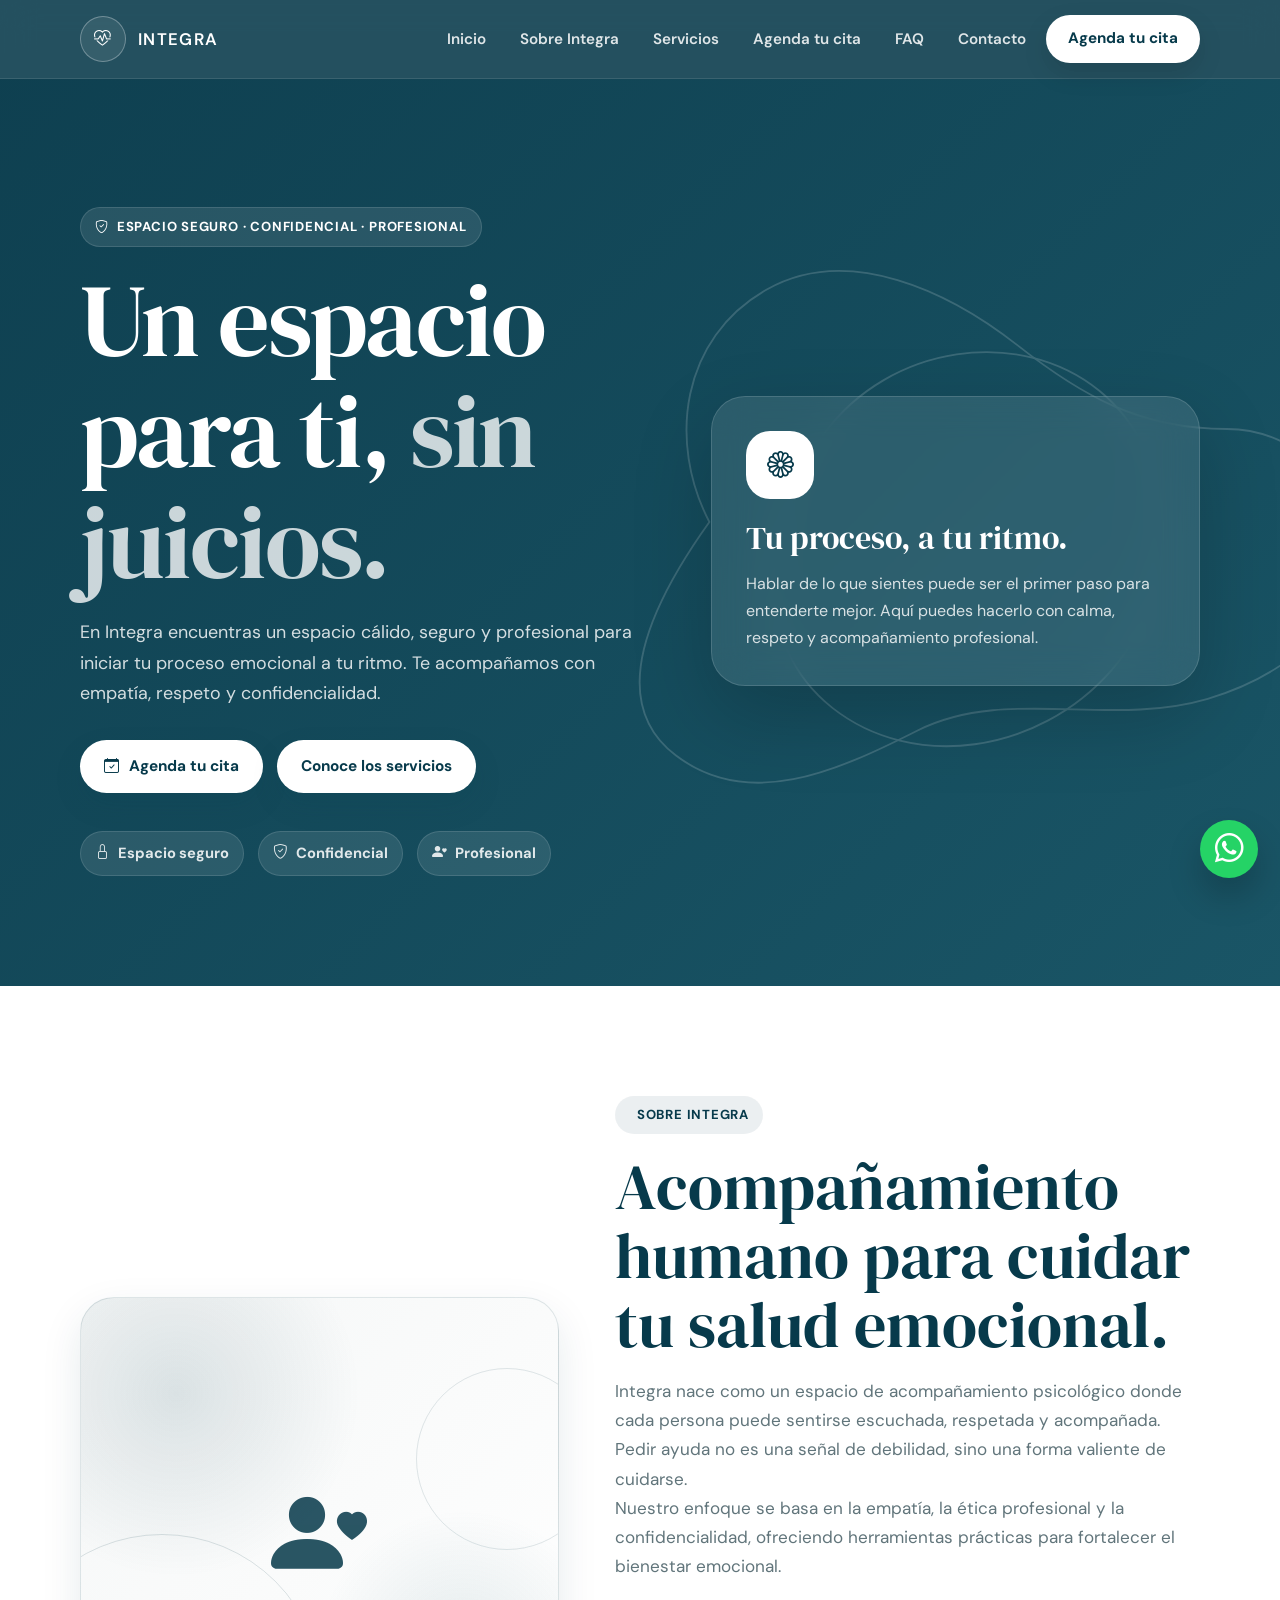
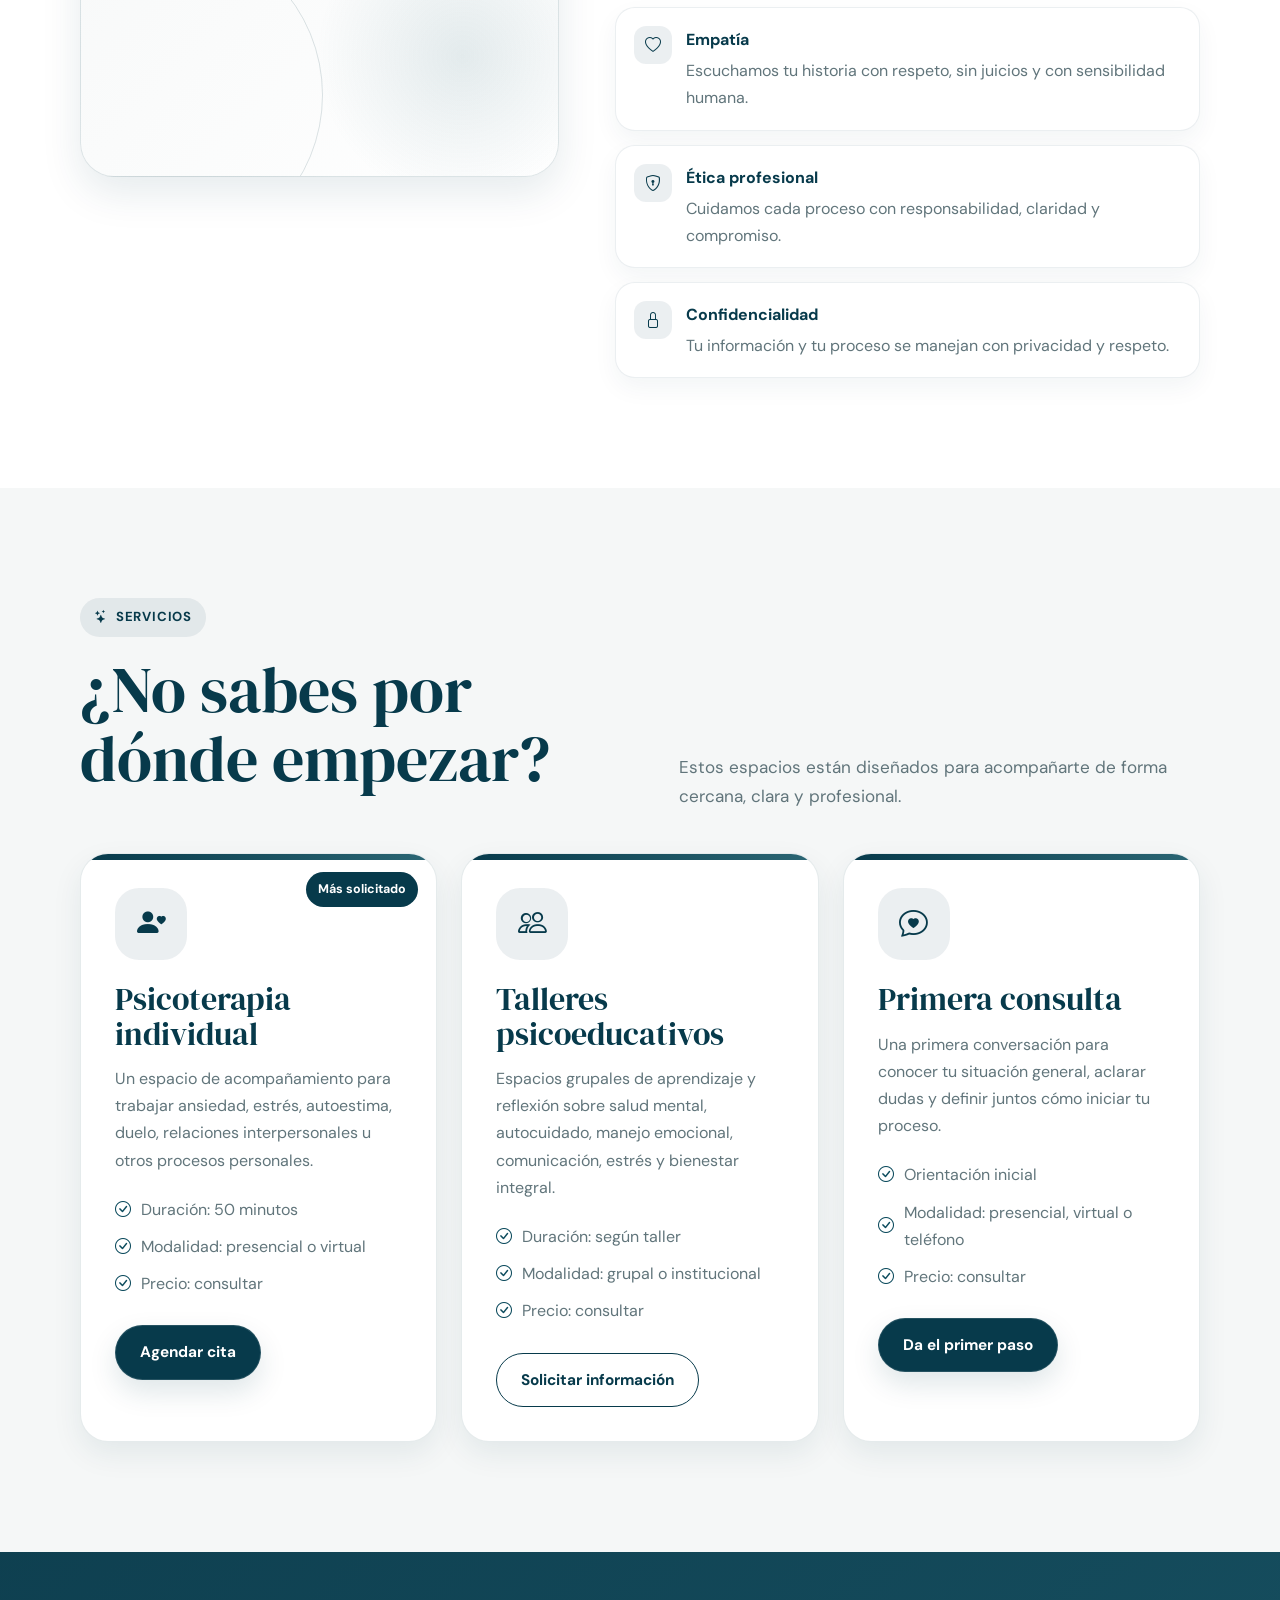
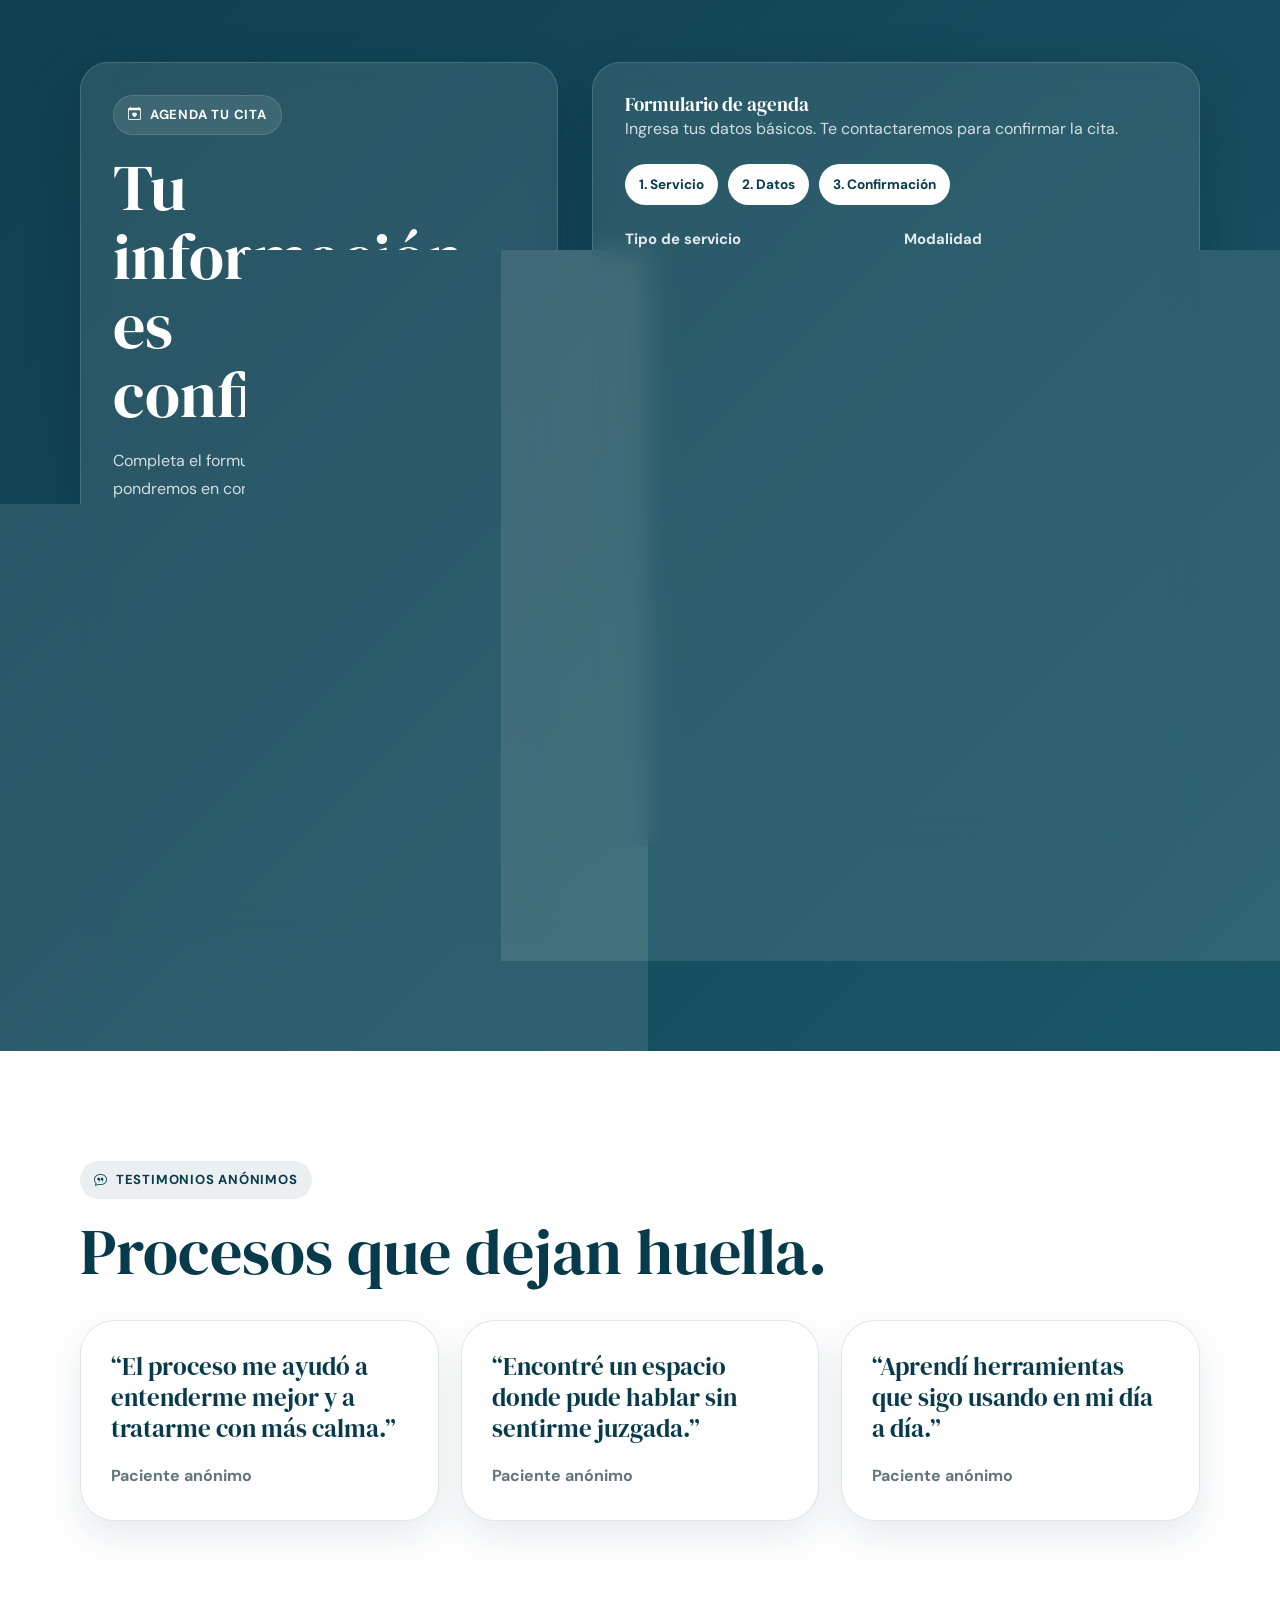
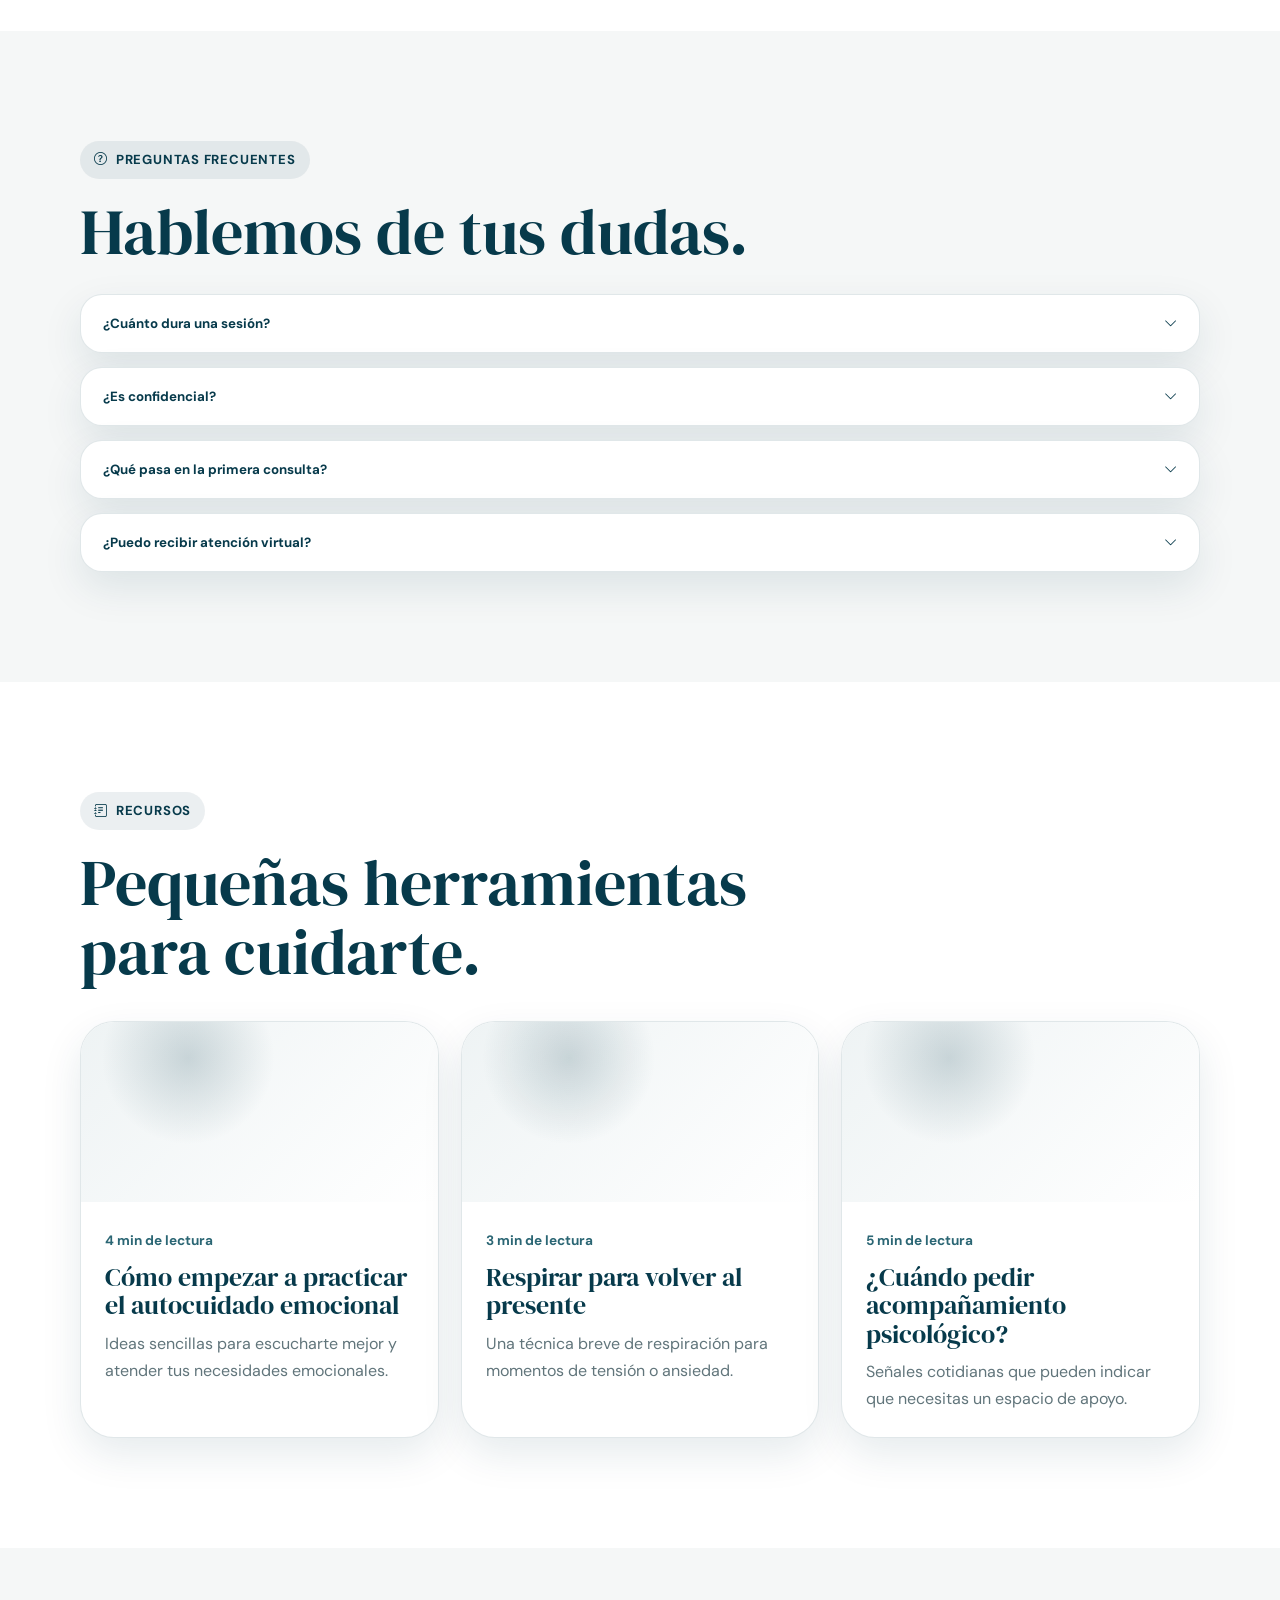
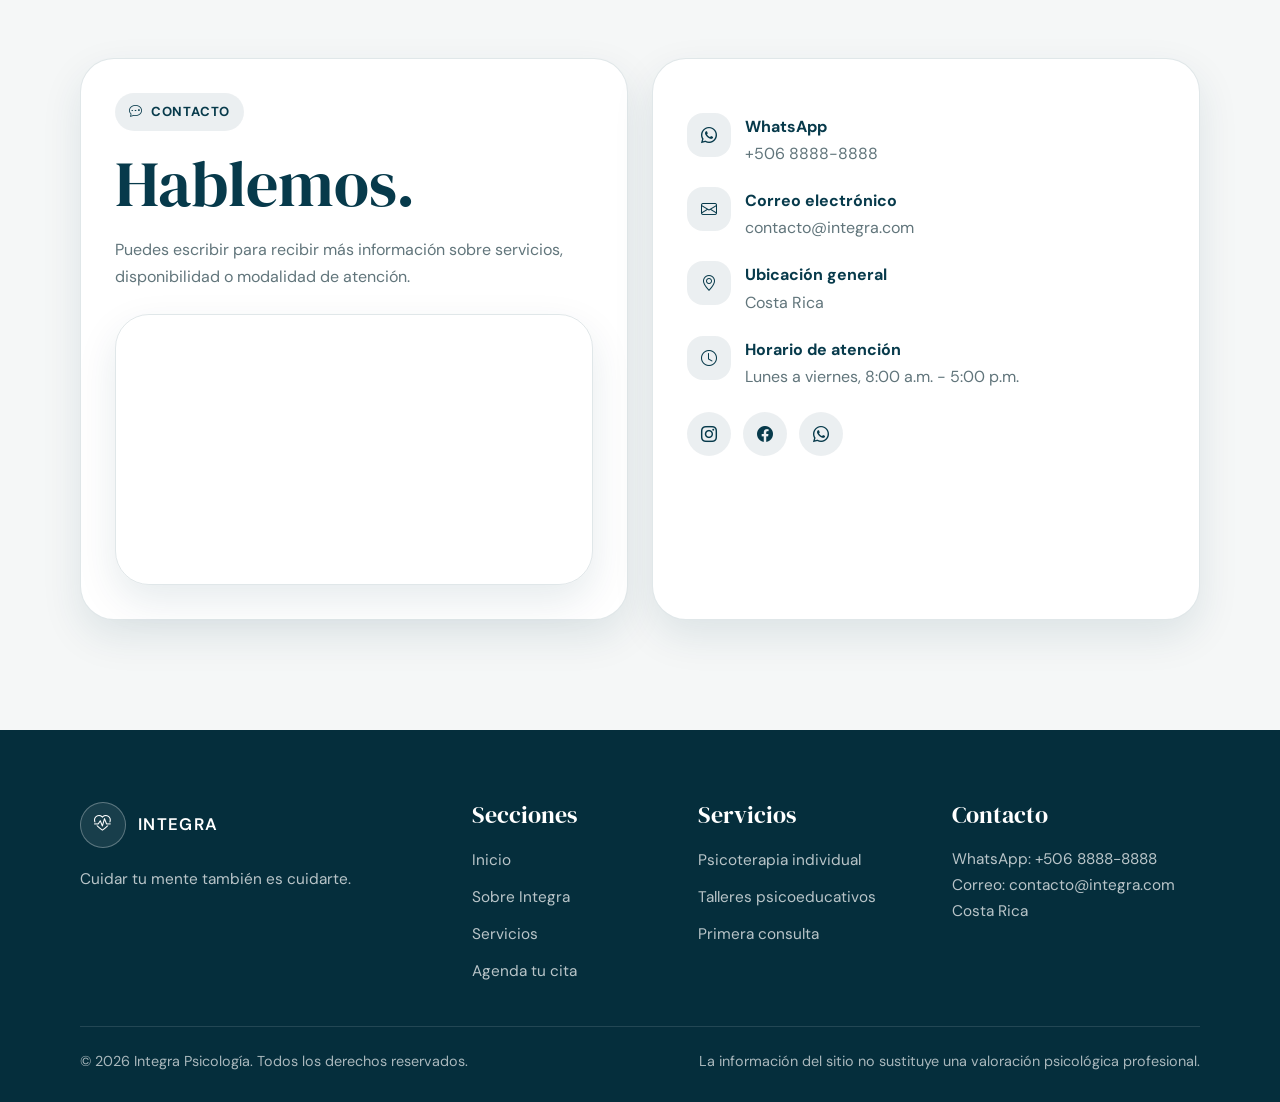
==== commit fa8cdf6f: "Actualizar" ====
--- a/Frontend/index.html
+++ b/Frontend/index.html
@@ -4,7 +4,15 @@
   <meta charset="UTF-8" />
   <meta name="viewport" content="width=device-width, initial-scale=1.0" />
 
-  <title>Integra | Bienestar emocional</title>
+  <title>Integra Psicología | Bienestar emocional</title>
+
+  <meta name="description" content="Integra Psicología es un espacio profesional en Costa Rica enfocado en bienestar emocional, psicoterapia individual y talleres psicoeducativos.">
+  <meta name="theme-color" content="#073A4B">
+
+  <meta property="og:title" content="Integra Psicología | Bienestar emocional">
+  <meta property="og:description" content="Un espacio seguro, confidencial y profesional para acompañar tu proceso emocional.">
+  <meta property="og:type" content="website">
+  <meta property="og:url" content="https://integra-psicologia.netlify.app">
 
   <!-- Google Fonts -->
   <link href="https://fonts.googleapis.com/css2?family=DM+Serif+Display&family=DM+Sans:wght@300;400;500;600;700&display=swap" rel="stylesheet">
@@ -15,19 +23,27 @@
   <style>
     :root {
       --color-primary: #073A4B;
-      --color-primary-soft: #0F5C68;
-      --color-sage: #A8C3B5;
-      --color-sage-light: #D8E5DD;
-      --color-cream: #F7F4EF;
+      --color-primary-soft: #0C4B5D;
+      --color-primary-light: #2B6674;
+      --color-hover: #0F5C68;
+
       --color-white: #FFFFFF;
-      --color-dark: #24343A;
-      --color-muted: #6B7C80;
+      --color-bg-light: #F5F7F7;
+      --color-bg-soft: #EEF3F4;
+
+      --color-text: #24343A;
+      --color-text-soft: #61757B;
+
       --color-border: rgba(7, 58, 75, 0.12);
-      --shadow-soft: 0 18px 45px rgba(7, 58, 75, 0.10);
-      --shadow-hover: 0 28px 70px rgba(7, 58, 75, 0.16);
+      --color-border-light: rgba(255, 255, 255, 0.14);
+
+      --shadow-soft: 0 16px 40px rgba(7, 58, 75, 0.10);
+      --shadow-hover: 0 24px 60px rgba(7, 58, 75, 0.16);
+
       --radius-sm: 14px;
       --radius-md: 22px;
       --radius-lg: 34px;
+
       --transition: all 0.35s ease;
     }
 
@@ -43,8 +59,8 @@
 
     body {
       font-family: "DM Sans", sans-serif;
-      background: var(--color-cream);
-      color: var(--color-dark);
+      background: var(--color-bg-light);
+      color: var(--color-text);
       line-height: 1.7;
       overflow-x: hidden;
     }
@@ -60,7 +76,7 @@
     }
 
     p {
-      color: var(--color-muted);
+      color: var(--color-text-soft);
     }
 
     a {
@@ -68,6 +84,11 @@
       color: inherit;
     }
 
+    ul {
+      padding: 0;
+      margin: 0;
+    }
+
     img {
       max-width: 100%;
       display: block;
@@ -86,8 +107,8 @@
       background: var(--color-white);
     }
 
-    .section-cream {
-      background: var(--color-cream);
+    .section-light {
+      background: var(--color-bg-light);
     }
 
     .eyebrow {
@@ -96,25 +117,41 @@
       gap: 8px;
       padding: 8px 14px;
       border-radius: 999px;
-      background: rgba(168, 195, 181, 0.28);
+      background: rgba(7, 58, 75, 0.08);
       color: var(--color-primary);
       font-weight: 700;
       font-size: 0.82rem;
-      letter-spacing: 0.05em;
+      letter-spacing: 0.06em;
       text-transform: uppercase;
       margin-bottom: 18px;
     }
 
     .section-title {
       font-size: clamp(2.2rem, 5vw, 4rem);
-      max-width: 760px;
+      max-width: 780px;
       margin-bottom: 18px;
     }
 
     .section-text {
       max-width: 720px;
       font-size: 1.07rem;
-      color: var(--color-muted);
+      color: var(--color-text-soft);
+    }
+
+    .skip-link {
+      position: absolute;
+      left: 16px;
+      top: -60px;
+      background: var(--color-primary);
+      color: var(--color-white);
+      padding: 10px 16px;
+      border-radius: 999px;
+      z-index: 5000;
+      transition: top 0.3s ease;
+    }
+
+    .skip-link:focus {
+      top: 16px;
     }
 
     /* NAVBAR */
@@ -122,10 +159,10 @@
       position: sticky;
       top: 0;
       z-index: 1000;
-      background: rgba(7, 58, 75, 0.82);
+      background: rgba(7, 58, 75, 0.88);
       backdrop-filter: blur(18px);
       -webkit-backdrop-filter: blur(18px);
-      border-bottom: 1px solid rgba(255, 255, 255, 0.12);
+      border-bottom: 1px solid rgba(255, 255, 255, 0.10);
     }
 
     .nav-inner {
@@ -141,18 +178,28 @@
       align-items: center;
       gap: 12px;
       color: var(--color-white);
-      font-weight: 700;
-      letter-spacing: 0.02em;
-      font-size: 1.18rem;
+      font-weight: 600;
+      letter-spacing: 0.08em;
+      font-size: 1.05rem;
+      text-transform: uppercase;
+    }
+
+    .brand-logo {
+      width: 46px;
+      height: 46px;
+      object-fit: cover;
+      border-radius: 50%;
+      border: 1px solid rgba(255, 255, 255, 0.30);
+      background: rgba(255, 255, 255, 0.08);
     }
 
     .brand-mark {
-      width: 44px;
-      height: 44px;
+      width: 46px;
+      height: 46px;
       border-radius: 50%;
-      border: 1px solid rgba(255, 255, 255, 0.42);
+      border: 1px solid rgba(255, 255, 255, 0.30);
       background: rgba(255, 255, 255, 0.08);
-      display: grid;
+      display: none;
       place-items: center;
       color: var(--color-white);
     }
@@ -164,18 +211,34 @@
       list-style: none;
     }
 
-    .nav-links a {
-      color: rgba(255, 255, 255, 0.82);
-      padding: 10px 14px;
-      border-radius: 999px;
-      font-weight: 600;
-      font-size: 0.95rem;
-      transition: var(--transition);
-    }
-
-    .nav-links a:hover {
+.nav-links a {
+  color: rgba(255, 255, 255, 0.86);
+  padding: 10px 14px;
+  border-radius: 999px;
+  font-weight: 600;
+  font-size: 0.95rem;
+  transition: var(--transition);
+}
+.nav-links a.btn-primary {
+  background: var(--color-white);
+  color: var(--color-primary);
+  padding: 11px 22px;
+  border-radius: 999px;
+  font-weight: 700;
+  box-shadow: 0 10px 26px rgba(0, 0, 0, 0.12);
+}
+
+.nav-links a.btn-primary:hover,
+.nav-links a.btn-primary:focus {
+  background: #EEF3F4;
+  color: var(--color-primary);
+  transform: translateY(-2px);
+}
+    .nav-links a:hover,
+    .nav-links a:focus {
       background: rgba(255, 255, 255, 0.12);
       color: var(--color-white);
+      outline: none;
     }
 
     .menu-toggle {
@@ -208,25 +271,30 @@
     }
 
     .btn-primary {
-      background: var(--color-sage);
+      background: var(--color-white);
       color: var(--color-primary);
     }
 
-    .btn-primary:hover {
+    .btn-primary:hover,
+    .btn-primary:focus {
       transform: translateY(-3px);
-      background: #b8d1c5;
+      background: #EEF3F4;
       box-shadow: var(--shadow-hover);
+      outline: none;
     }
 
     .btn-dark {
       background: var(--color-primary);
       color: var(--color-white);
-    }
-
-    .btn-dark:hover {
+      border: 1px solid rgba(255, 255, 255, 0.12);
+    }
+
+    .btn-dark:hover,
+    .btn-dark:focus {
       transform: translateY(-3px);
-      background: var(--color-primary-soft);
+      background: var(--color-hover);
       box-shadow: var(--shadow-hover);
+      outline: none;
     }
 
     .btn-outline {
@@ -236,10 +304,12 @@
       box-shadow: none;
     }
 
-    .btn-outline:hover {
+    .btn-outline:hover,
+    .btn-outline:focus {
       background: var(--color-primary);
       color: var(--color-white);
       transform: translateY(-3px);
+      outline: none;
     }
 
     .btn-white {
@@ -247,9 +317,11 @@
       color: var(--color-primary);
     }
 
-    .btn-white:hover {
+    .btn-white:hover,
+    .btn-white:focus {
       transform: translateY(-3px);
-      background: var(--color-cream);
+      background: #EEF3F4;
+      outline: none;
     }
 
     /* HERO */
@@ -257,9 +329,9 @@
       position: relative;
       overflow: hidden;
       background:
-        linear-gradient(135deg, rgba(7, 58, 75, 0.96), rgba(15, 92, 104, 0.92)),
-        radial-gradient(circle at 20% 10%, rgba(168, 195, 181, 0.55), transparent 32%),
-        radial-gradient(circle at 90% 75%, rgba(247, 244, 239, 0.22), transparent 30%);
+        linear-gradient(135deg, rgba(7, 58, 75, 0.97), rgba(12, 75, 93, 0.94)),
+        radial-gradient(circle at 15% 20%, rgba(255, 255, 255, 0.08), transparent 28%),
+        radial-gradient(circle at 85% 80%, rgba(255, 255, 255, 0.06), transparent 30%);
       color: var(--color-white);
       padding: 128px 0 110px;
     }
@@ -268,9 +340,9 @@
       content: "";
       position: absolute;
       inset: 0;
-      opacity: 0.13;
+      opacity: 0.16;
       background-image:
-        url("data:image/svg+xml,%3Csvg width='900' height='700' viewBox='0 0 900 700' xmlns='http://www.w3.org/2000/svg'%3E%3Cpath d='M142 339C96 251 111 137 205 84c90-51 201 3 275 61 70 55 134 92 230 92 78 0 142 65 136 143-6 79-83 131-157 153-109 32-222-14-319 35-89 45-185 88-265 27-76-58-31-161 37-256Z' fill='none' stroke='%23FFFFFF' stroke-width='2'/%3E%3Cpath d='M268 242c72-98 215-118 302-47 88 72 94 215 13 307-80 91-217 111-306 41-90-71-81-204-9-301Z' fill='none' stroke='%23A8C3B5' stroke-width='2'/%3E%3C/svg%3E");
+        url("data:image/svg+xml,%3Csvg width='900' height='700' viewBox='0 0 900 700' xmlns='http://www.w3.org/2000/svg'%3E%3Cpath d='M142 339C96 251 111 137 205 84c90-51 201 3 275 61 70 55 134 92 230 92 78 0 142 65 136 143-6 79-83 131-157 153-109 32-222-14-319 35-89 45-185 88-265 27-76-58-31-161 37-256Z' fill='none' stroke='%23FFFFFF' stroke-width='2'/%3E%3Cpath d='M268 242c72-98 215-118 302-47 88 72 94 215 13 307-80 91-217 111-306 41-90-71-81-204-9-301Z' fill='none' stroke='%23FFFFFF' stroke-width='2'/%3E%3C/svg%3E");
       background-repeat: no-repeat;
       background-position: right -120px center;
       background-size: 820px;
@@ -280,26 +352,33 @@
       position: relative;
       z-index: 1;
       display: grid;
-      grid-template-columns: 1.1fr 0.9fr;
+      grid-template-columns: 1.08fr 0.92fr;
       align-items: center;
       gap: 58px;
     }
 
     .hero h1 {
       color: var(--color-white);
-      font-size: clamp(3.4rem, 8vw, 6.8rem);
+      font-size: clamp(3.2rem, 8vw, 6.4rem);
       margin-bottom: 20px;
+      letter-spacing: -0.02em;
     }
 
     .hero h1 span {
-      color: var(--color-sage);
+      color: rgba(255, 255, 255, 0.78);
     }
 
     .hero p {
       color: rgba(255, 255, 255, 0.82);
-      font-size: 1.16rem;
+      font-size: 1.12rem;
       max-width: 660px;
       margin-bottom: 32px;
+    }
+
+    .hero .eyebrow {
+      background: rgba(255, 255, 255, 0.10);
+      color: var(--color-white);
+      border: 1px solid rgba(255, 255, 255, 0.12);
     }
 
     .hero-actions {
@@ -310,19 +389,29 @@
 
     .hero-card {
       position: relative;
-      background: rgba(255, 255, 255, 0.12);
-      border: 1px solid rgba(255, 255, 255, 0.18);
+      background: rgba(255, 255, 255, 0.10);
+      border: 1px solid rgba(255, 255, 255, 0.14);
       border-radius: var(--radius-lg);
       padding: 34px;
       box-shadow: 0 30px 80px rgba(0, 0, 0, 0.18);
       backdrop-filter: blur(18px);
     }
 
+    .hero-logo-large {
+      width: 150px;
+      height: 150px;
+      object-fit: cover;
+      border-radius: 50%;
+      margin-bottom: 24px;
+      border: 1px solid rgba(255, 255, 255, 0.24);
+      background: rgba(255, 255, 255, 0.08);
+    }
+
     .hero-card-icon {
       width: 68px;
       height: 68px;
       border-radius: 24px;
-      background: var(--color-sage);
+      background: var(--color-white);
       color: var(--color-primary);
       display: grid;
       place-items: center;
@@ -355,8 +444,9 @@
       padding: 9px 14px;
       border-radius: 999px;
       background: rgba(255, 255, 255, 0.10);
-      color: rgba(255, 255, 255, 0.82);
+      color: rgba(255, 255, 255, 0.86);
       font-size: 0.92rem;
+      font-weight: 700;
       border: 1px solid rgba(255, 255, 255, 0.12);
     }
 
@@ -370,8 +460,9 @@
 
     .organic-card {
       background:
-        radial-gradient(circle at 20% 20%, rgba(168, 195, 181, 0.70), transparent 34%),
-        linear-gradient(135deg, #F7F4EF, #FFFFFF);
+        radial-gradient(circle at 20% 20%, rgba(7, 58, 75, 0.12), transparent 34%),
+        radial-gradient(circle at 80% 75%, rgba(43, 102, 116, 0.12), transparent 28%),
+        linear-gradient(135deg, #F5F7F7, #FFFFFF);
       min-height: 480px;
       border-radius: var(--radius-lg);
       border: 1px solid var(--color-border);
@@ -380,6 +471,7 @@
       overflow: hidden;
       display: grid;
       place-items: center;
+      padding: 40px;
     }
 
     .organic-card::before {
@@ -399,9 +491,17 @@
       width: 180px;
       height: 180px;
       border-radius: 50%;
-      border: 1px solid rgba(15, 92, 104, 0.18);
+      border: 1px solid rgba(7, 58, 75, 0.12);
       top: 70px;
       right: -40px;
+    }
+
+    .organic-card img {
+      width: 260px;
+      max-width: 80%;
+      border-radius: 28px;
+      z-index: 1;
+      box-shadow: var(--shadow-soft);
     }
 
     .organic-card i {
@@ -421,18 +521,18 @@
       display: flex;
       gap: 14px;
       align-items: flex-start;
-      padding: 16px;
+      padding: 18px;
       background: var(--color-white);
-      border: 1px solid var(--color-border);
-      border-radius: var(--radius-md);
-      box-shadow: 0 10px 30px rgba(7, 58, 75, 0.06);
+      border: 1px solid rgba(7, 58, 75, 0.08);
+      border-radius: 20px;
+      box-shadow: 0 10px 24px rgba(7, 58, 75, 0.05);
     }
 
     .feature-item i {
       color: var(--color-primary);
-      background: rgba(168, 195, 181, 0.40);
-      width: 36px;
-      height: 36px;
+      background: rgba(7, 58, 75, 0.08);
+      width: 38px;
+      height: 38px;
       border-radius: 12px;
       display: grid;
       place-items: center;
@@ -456,17 +556,17 @@
 
     .services-grid {
       display: grid;
-      grid-template-columns: repeat(2, 1fr);
+      grid-template-columns: repeat(3, 1fr);
       gap: 24px;
     }
 
     .service-card {
       position: relative;
       background: var(--color-white);
-      border: 1px solid var(--color-border);
-      border-radius: var(--radius-lg);
-      padding: 36px;
-      box-shadow: var(--shadow-soft);
+      border: 1px solid rgba(7, 58, 75, 0.10);
+      border-radius: 28px;
+      padding: 34px;
+      box-shadow: 0 12px 30px rgba(7, 58, 75, 0.08);
       transition: var(--transition);
       overflow: hidden;
     }
@@ -476,22 +576,34 @@
       position: absolute;
       top: 0;
       left: 0;
-      height: 7px;
+      height: 6px;
       width: 100%;
-      background: linear-gradient(90deg, var(--color-sage), var(--color-primary-soft));
+      background: linear-gradient(90deg, #073A4B, #2B6674);
     }
 
     .service-card:hover {
-      transform: translateY(-10px);
-      box-shadow: var(--shadow-hover);
-      border-color: rgba(7, 58, 75, 0.20);
+      transform: translateY(-8px);
+      box-shadow: 0 24px 60px rgba(7, 58, 75, 0.14);
+      border-color: rgba(7, 58, 75, 0.16);
+    }
+
+    .service-badge {
+      position: absolute;
+      top: 18px;
+      right: 18px;
+      background: var(--color-primary);
+      color: var(--color-white);
+      padding: 7px 12px;
+      border-radius: 999px;
+      font-size: 0.78rem;
+      font-weight: 700;
     }
 
     .service-icon {
       width: 72px;
       height: 72px;
       border-radius: 24px;
-      background: rgba(168, 195, 181, 0.35);
+      background: rgba(7, 58, 75, 0.08);
       color: var(--color-primary);
       display: grid;
       place-items: center;
@@ -502,11 +614,11 @@
 
     .service-card:hover .service-icon {
       transform: rotate(-3deg) scale(1.04);
-      background: var(--color-sage);
+      background: rgba(7, 58, 75, 0.12);
     }
 
     .service-card h3 {
-      font-size: 2.1rem;
+      font-size: 2rem;
       margin-bottom: 14px;
     }
 
@@ -518,7 +630,7 @@
     }
 
     .service-card li {
-      color: var(--color-muted);
+      color: var(--color-text-soft);
       display: flex;
       align-items: center;
       gap: 10px;
@@ -531,8 +643,7 @@
     /* APPOINTMENT */
     .appointment {
       background:
-        linear-gradient(135deg, rgba(7, 58, 75, 0.96), rgba(15, 92, 104, 0.92)),
-        radial-gradient(circle at top left, rgba(168, 195, 181, 0.38), transparent 28%);
+        linear-gradient(135deg, rgba(7, 58, 75, 0.97), rgba(12, 75, 93, 0.94));
       color: var(--color-white);
     }
 
@@ -542,36 +653,67 @@
     }
 
     .appointment p {
-      color: rgba(255, 255, 255, 0.78);
+      color: rgba(255, 255, 255, 0.80);
+    }
+
+    .appointment .eyebrow {
+      background: rgba(255, 255, 255, 0.10);
+      color: var(--color-white);
+      border: 1px solid rgba(255, 255, 255, 0.12);
     }
 
     .appointment-grid {
       display: grid;
-      grid-template-columns: 0.9fr 1.1fr;
+      grid-template-columns: 0.88fr 1.12fr;
       gap: 34px;
       align-items: start;
     }
 
     .info-card,
     .form-card {
-      background: rgba(255, 255, 255, 0.11);
-      border: 1px solid rgba(255, 255, 255, 0.16);
-      border-radius: var(--radius-lg);
+      background: rgba(255, 255, 255, 0.10);
+      border: 1px solid rgba(255, 255, 255, 0.14);
+      border-radius: 28px;
       padding: 32px;
-      backdrop-filter: blur(16px);
-      box-shadow: 0 30px 70px rgba(0, 0, 0, 0.18);
+      backdrop-filter: blur(14px);
+      box-shadow: 0 24px 60px rgba(0, 0, 0, 0.16);
+    }
+
+    .steps-indicator {
+      display: flex;
+      gap: 10px;
+      margin: 22px 0;
+      flex-wrap: wrap;
+    }
+
+    .step {
+      padding: 9px 14px;
+      border-radius: 999px;
+      background: rgba(255, 255, 255, 0.14);
+      color: rgba(255, 255, 255, 0.78);
+      font-weight: 700;
+      font-size: 0.85rem;
+    }
+
+    .step.active {
+      background: var(--color-white);
+      color: var(--color-primary);
     }
 
     .process-box {
       background: var(--color-white);
       color: var(--color-primary);
-      border-radius: var(--radius-lg);
+      border-radius: 24px;
       padding: 26px;
       margin: 24px 0;
     }
 
+    .process-box p {
+      color: var(--color-text-soft);
+    }
+
     .process-label {
-      color: var(--color-muted);
+      color: var(--color-text-soft);
       font-size: 0.92rem;
       font-weight: 700;
       text-transform: uppercase;
@@ -588,7 +730,7 @@
 
     .legal-note {
       font-size: 0.85rem;
-      color: rgba(255, 255, 255, 0.70);
+      color: rgba(255, 255, 255, 0.72);
       margin-top: 18px;
     }
 
@@ -618,13 +760,13 @@
     select {
       width: 100%;
       border: 1px solid rgba(255, 255, 255, 0.20);
-      border-radius: 18px;
+      border-radius: 16px;
       padding: 14px 16px;
       font-family: "DM Sans", sans-serif;
       font-size: 1rem;
       outline: none;
-      color: var(--color-dark);
-      background: rgba(255, 255, 255, 0.94);
+      color: var(--color-text);
+      background: rgba(255, 255, 255, 0.96);
       transition: var(--transition);
     }
 
@@ -636,13 +778,13 @@
     input:focus,
     textarea:focus,
     select:focus {
-      border-color: var(--color-sage);
-      box-shadow: 0 0 0 4px rgba(168, 195, 181, 0.22);
+      border-color: rgba(255, 255, 255, 0.80);
+      box-shadow: 0 0 0 4px rgba(255, 255, 255, 0.14);
     }
 
     .form-help {
       font-size: 0.84rem;
-      color: rgba(255, 255, 255, 0.68);
+      color: rgba(255, 255, 255, 0.72);
       margin-top: 6px;
     }
 
@@ -659,15 +801,139 @@
     }
 
     .alert-success {
-      background: rgba(168, 195, 181, 0.22);
+      background: rgba(255, 255, 255, 0.12);
       color: var(--color-white);
-      border: 1px solid rgba(168, 195, 181, 0.52);
+      border: 1px solid rgba(255, 255, 255, 0.22);
     }
 
     .alert-error {
       background: rgba(255, 255, 255, 0.13);
       color: #ffe5df;
       border: 1px solid rgba(255, 210, 200, 0.35);
+    }
+
+    /* TESTIMONIALS */
+    .testimonial-grid {
+      display: grid;
+      grid-template-columns: repeat(3, 1fr);
+      gap: 22px;
+      margin-top: 34px;
+    }
+
+    .testimonial-card {
+      background: var(--color-white);
+      border: 1px solid var(--color-border);
+      border-radius: var(--radius-lg);
+      padding: 30px;
+      box-shadow: var(--shadow-soft);
+    }
+
+    .testimonial-card p {
+      font-family: "DM Serif Display", serif;
+      font-size: 1.55rem;
+      color: var(--color-primary);
+      line-height: 1.25;
+    }
+
+    .testimonial-card span {
+      display: block;
+      margin-top: 18px;
+      color: var(--color-text-soft);
+      font-weight: 700;
+    }
+
+    /* FAQ */
+    .faq-list {
+      display: grid;
+      gap: 14px;
+      margin-top: 28px;
+    }
+
+    .faq-item {
+      background: var(--color-white);
+      border: 1px solid var(--color-border);
+      border-radius: var(--radius-md);
+      box-shadow: var(--shadow-soft);
+      overflow: hidden;
+    }
+
+    .faq-question {
+      width: 100%;
+      border: none;
+      background: transparent;
+      padding: 20px 22px;
+      display: flex;
+      justify-content: space-between;
+      align-items: center;
+      font-family: "DM Sans", sans-serif;
+      font-weight: 700;
+      color: var(--color-primary);
+      cursor: pointer;
+      text-align: left;
+    }
+
+    .faq-question i {
+      transition: var(--transition);
+    }
+
+    .faq-answer {
+      max-height: 0;
+      overflow: hidden;
+      transition: max-height 0.4s ease;
+      padding: 0 22px;
+    }
+
+    .faq-item.active .faq-answer {
+      max-height: 190px;
+      padding-bottom: 20px;
+    }
+
+    .faq-item.active .faq-question i {
+      transform: rotate(180deg);
+    }
+
+    /* RESOURCES */
+    .resources-grid {
+      display: grid;
+      grid-template-columns: repeat(3, 1fr);
+      gap: 22px;
+      margin-top: 34px;
+    }
+
+    .resource-card {
+      background: var(--color-white);
+      border-radius: var(--radius-lg);
+      overflow: hidden;
+      box-shadow: var(--shadow-soft);
+      border: 1px solid var(--color-border);
+      transition: var(--transition);
+    }
+
+    .resource-card:hover {
+      transform: translateY(-8px);
+      box-shadow: var(--shadow-hover);
+    }
+
+    .resource-image {
+      height: 180px;
+      background:
+        radial-gradient(circle at 30% 20%, rgba(7, 58, 75, 0.18), transparent 30%),
+        linear-gradient(135deg, var(--color-bg-soft), var(--color-white));
+    }
+
+    .resource-content {
+      padding: 24px;
+    }
+
+    .resource-content span {
+      color: var(--color-primary-light);
+      font-size: 0.85rem;
+      font-weight: 700;
+    }
+
+    .resource-content h3 {
+      margin: 10px 0;
+      font-size: 1.65rem;
     }
 
     /* CONTACT */
@@ -696,7 +962,7 @@
       width: 44px;
       height: 44px;
       border-radius: 16px;
-      background: rgba(168, 195, 181, 0.34);
+      background: rgba(7, 58, 75, 0.08);
       color: var(--color-primary);
       display: grid;
       place-items: center;
@@ -706,6 +972,45 @@
     .contact-item strong {
       color: var(--color-primary);
       display: block;
+    }
+
+    .map-card {
+      margin-top: 24px;
+      border-radius: var(--radius-lg);
+      overflow: hidden;
+      border: 1px solid var(--color-border);
+      box-shadow: var(--shadow-soft);
+    }
+
+    .map-card iframe {
+      width: 100%;
+      height: 260px;
+      border: 0;
+    }
+
+    .social-links {
+      display: flex;
+      gap: 12px;
+      margin-top: 22px;
+    }
+
+    .social-links a {
+      width: 44px;
+      height: 44px;
+      display: grid;
+      place-items: center;
+      background: rgba(7, 58, 75, 0.08);
+      color: var(--color-primary);
+      border-radius: 50%;
+      transition: var(--transition);
+    }
+
+    .social-links a:hover,
+    .social-links a:focus {
+      background: var(--color-primary);
+      color: var(--color-white);
+      transform: translateY(-4px);
+      outline: none;
     }
 
     /* FOOTER */
@@ -740,8 +1045,10 @@
       gap: 10px;
     }
 
-    .footer a:hover {
-      color: var(--color-sage);
+    .footer a:hover,
+    .footer a:focus {
+      color: var(--color-white);
+      outline: none;
     }
 
     .footer-bottom {
@@ -751,7 +1058,7 @@
       justify-content: space-between;
       gap: 18px;
       flex-wrap: wrap;
-      color: rgba(255, 255, 255, 0.62);
+      color: rgba(255, 255, 255, 0.66);
       font-size: 0.9rem;
     }
 
@@ -799,7 +1106,7 @@
       height: 40px;
       border: none;
       border-radius: 50%;
-      background: var(--color-cream);
+      background: var(--color-bg-light);
       color: var(--color-primary);
       cursor: pointer;
       font-size: 1.2rem;
@@ -811,7 +1118,7 @@
       display: grid;
       place-items: center;
       border-radius: 50%;
-      background: rgba(168, 195, 181, 0.35);
+      background: rgba(7, 58, 75, 0.08);
       color: var(--color-primary);
       font-size: 2rem;
       margin-bottom: 18px;
@@ -826,6 +1133,30 @@
         opacity: 1;
         transform: translateY(0) scale(1);
       }
+    }
+
+    /* WHATSAPP */
+    .whatsapp-float {
+      position: fixed;
+      right: 22px;
+      bottom: 22px;
+      width: 58px;
+      height: 58px;
+      border-radius: 50%;
+      background: #25D366;
+      color: white;
+      display: grid;
+      place-items: center;
+      font-size: 1.8rem;
+      z-index: 3000;
+      box-shadow: 0 18px 35px rgba(0, 0, 0, 0.20);
+      transition: var(--transition);
+    }
+
+    .whatsapp-float:hover,
+    .whatsapp-float:focus {
+      transform: translateY(-5px) scale(1.04);
+      outline: none;
     }
 
     /* SCROLL ANIMATION */
@@ -841,6 +1172,14 @@
     }
 
     /* RESPONSIVE */
+    @media (max-width: 1050px) {
+      .services-grid,
+      .testimonial-grid,
+      .resources-grid {
+        grid-template-columns: 1fr 1fr;
+      }
+    }
+
     @media (max-width: 920px) {
       .menu-toggle {
         display: grid;
@@ -852,7 +1191,7 @@
         left: 18px;
         right: 18px;
         top: 88px;
-        background: rgba(7, 58, 75, 0.96);
+        background: rgba(7, 58, 75, 0.97);
         backdrop-filter: blur(18px);
         border: 1px solid rgba(255, 255, 255, 0.12);
         border-radius: 24px;
@@ -887,7 +1226,9 @@
         align-items: flex-start;
       }
 
-      .services-grid {
+      .services-grid,
+      .testimonial-grid,
+      .resources-grid {
         grid-template-columns: 1fr;
       }
 
@@ -921,7 +1262,8 @@
       .info-card,
       .form-card,
       .service-card,
-      .contact-card {
+      .contact-card,
+      .testimonial-card {
         padding: 24px;
       }
 
@@ -932,23 +1274,41 @@
       .footer-bottom {
         flex-direction: column;
       }
+
+      .whatsapp-float {
+        width: 54px;
+        height: 54px;
+        right: 16px;
+        bottom: 16px;
+      }
+
+      .brand span:last-child {
+        font-size: 0.9rem;
+      }
     }
   </style>
 </head>
 
 <body>
+  <a href="#inicio" class="skip-link">Saltar al contenido principal</a>
 
   <!-- NAVBAR -->
-  <nav class="navbar">
+  <nav class="navbar" aria-label="Navegación principal">
     <div class="container nav-inner">
       <a href="#inicio" class="brand">
+        <img
+          src="img/logo-integra.png"
+          alt="Logo de Integra Psicología"
+          class="brand-logo"
+          onerror="this.style.display='none'; this.nextElementSibling.style.display='grid';"
+        >
         <span class="brand-mark">
           <i class="bi bi-heart-pulse"></i>
         </span>
-        Integra
+        <span>Integra</span>
       </a>
 
-      <button class="menu-toggle" id="menuToggle" aria-label="Abrir menú">
+      <button class="menu-toggle" id="menuToggle" aria-label="Abrir menú de navegación">
         <i class="bi bi-list"></i>
       </button>
 
@@ -957,6 +1317,7 @@
         <li><a href="#sobre">Sobre Integra</a></li>
         <li><a href="#servicios">Servicios</a></li>
         <li><a href="#agendar">Agenda tu cita</a></li>
+        <li><a href="#faq">FAQ</a></li>
         <li><a href="#contacto">Contacto</a></li>
         <li><a href="#agendar" class="btn btn-primary">Agenda tu cita</a></li>
       </ul>
@@ -964,103 +1325,124 @@
   </nav>
 
   <!-- HERO -->
-  <header class="hero" id="inicio">
-    <div class="container hero-grid">
-      <div class="reveal">
-        <span class="eyebrow">
-          <i class="bi bi-shield-check"></i>
-          Atención psicológica profesional
-        </span>
-
-        <h1>Integra <span>|</span> Bienestar emocional</h1>
-
-        <p>
-          Un espacio sereno, confidencial y profesional para acompañar tus procesos emocionales,
-          fortalecer recursos personales y promover una vida con mayor equilibrio.
-        </p>
-
-        <div class="hero-actions">
-          <a href="#agendar" class="btn btn-primary">
-            <i class="bi bi-calendar-check"></i>
-            Agenda tu cita
-          </a>
-          <a href="#servicios" class="btn btn-white">
-            Conocer servicios
-          </a>
-        </div>
-
-        <div class="trust-row">
-          <span class="trust-pill"><i class="bi bi-lock"></i> Confidencialidad</span>
-          <span class="trust-pill"><i class="bi bi-person-heart"></i> Trato humano</span>
-          <span class="trust-pill"><i class="bi bi-flower1"></i> Bienestar integral</span>
+  <main id="inicio">
+    <header class="hero">
+      <div class="container hero-grid">
+        <div class="reveal">
+          <span class="eyebrow">
+            <i class="bi bi-shield-check"></i>
+            Espacio seguro · Confidencial · Profesional
+          </span>
+
+          <h1>Un espacio para ti, <span>sin juicios.</span></h1>
+
+          <p>
+            En Integra encuentras un espacio cálido, seguro y profesional para iniciar
+            tu proceso emocional a tu ritmo. Te acompañamos con empatía, respeto y
+            confidencialidad.
+          </p>
+
+          <div class="hero-actions">
+            <a href="#agendar" class="btn btn-primary">
+              <i class="bi bi-calendar-check"></i>
+              Agenda tu cita
+            </a>
+            <a href="#servicios" class="btn btn-white">
+              Conoce los servicios
+            </a>
+          </div>
+
+          <div class="trust-row">
+            <span class="trust-pill"><i class="bi bi-lock"></i> Espacio seguro</span>
+            <span class="trust-pill"><i class="bi bi-shield-check"></i> Confidencial</span>
+            <span class="trust-pill"><i class="bi bi-person-heart"></i> Profesional</span>
+          </div>
+        </div>
+
+        <div class="hero-card reveal">
+          <img
+            src="img/logo-integra.png"
+            alt="Logo de Integra"
+            class="hero-logo-large"
+            onerror="this.style.display='none';"
+          >
+
+          <div class="hero-card-icon">
+            <i class="bi bi-flower1"></i>
+          </div>
+
+          <h3>Tu proceso, a tu ritmo.</h3>
+          <p>
+            Hablar de lo que sientes puede ser el primer paso para entenderte mejor.
+            Aquí puedes hacerlo con calma, respeto y acompañamiento profesional.
+          </p>
         </div>
       </div>
-
-      <div class="hero-card reveal">
-        <div class="hero-card-icon">
-          <i class="bi bi-brightness-alt-high"></i>
-        </div>
-        <h3>Acompañamiento con calma, respeto y confianza</h3>
-        <p>
-          En Integra cada proceso es abordado desde la escucha, la empatía y el cuidado ético,
-          evitando juicios y priorizando el bienestar emocional de cada persona.
-        </p>
+    </header>
+
+    <!-- SOBRE INTEGRA -->
+    <section class="section section-white" id="sobre">
+      <div class="container about-grid">
+        <div class="organic-card reveal" aria-label="Ilustración de bienestar emocional">
+          <img
+            src="img/logo-integra.png"
+            alt="Identidad visual de Integra Psicología"
+            onerror="this.style.display='none'; this.nextElementSibling.style.display='block';"
+          >
+          <i class="bi bi-person-heart" style="display:none;"></i>
+        </div>
+
+        <div class="reveal">
+          <span class="eyebrow">
+            <i class="bi bi-leaf"></i>
+            Sobre Integra
+          </span>
+
+          <h2 class="section-title">Acompañamiento humano para cuidar tu salud emocional.</h2>
+
+          <p class="section-text">
+            Integra nace como un espacio de acompañamiento psicológico donde cada persona
+            puede sentirse escuchada, respetada y acompañada. Pedir ayuda no es una señal
+            de debilidad, sino una forma valiente de cuidarse.
+          </p>
+
+          <p class="section-text">
+            Nuestro enfoque se basa en la empatía, la ética profesional y la confidencialidad,
+            ofreciendo herramientas prácticas para fortalecer el bienestar emocional.
+          </p>
+
+          <div class="feature-list">
+            <div class="feature-item">
+              <i class="bi bi-heart"></i>
+              <div>
+                <strong>Empatía</strong>
+                <p>Escuchamos tu historia con respeto, sin juicios y con sensibilidad humana.</p>
+              </div>
+            </div>
+
+            <div class="feature-item">
+              <i class="bi bi-shield-lock"></i>
+              <div>
+                <strong>Ética profesional</strong>
+                <p>Cuidamos cada proceso con responsabilidad, claridad y compromiso.</p>
+              </div>
+            </div>
+
+            <div class="feature-item">
+              <i class="bi bi-lock"></i>
+              <div>
+                <strong>Confidencialidad</strong>
+                <p>Tu información y tu proceso se manejan con privacidad y respeto.</p>
+              </div>
+            </div>
+          </div>
+        </div>
       </div>
-    </div>
-  </header>
-
-  <!-- ABOUT -->
-  <section class="section section-white" id="sobre">
-    <div class="container about-grid">
-      <div class="organic-card reveal">
-        <i class="bi bi-person-heart"></i>
-      </div>
-
-      <div class="reveal">
-        <span class="eyebrow">
-          <i class="bi bi-leaf"></i>
-          Sobre Integra
-        </span>
-
-        <h2 class="section-title">Un espacio clínico cercano para cuidar tu salud emocional</h2>
-
-        <p class="section-text">
-          Integra nace con el propósito de acompañar procesos psicológicos desde una mirada
-          profesional, ética y humana. Nuestro enfoque busca promover herramientas de autocuidado,
-          regulación emocional y fortalecimiento personal.
-        </p>
-
-        <div class="feature-list">
-          <div class="feature-item">
-            <i class="bi bi-check2-circle"></i>
-            <div>
-              <strong>Atención confidencial</strong>
-              <p>Un espacio seguro para expresar lo que estás viviendo con respeto y privacidad.</p>
-            </div>
-          </div>
-
-          <div class="feature-item">
-            <i class="bi bi-check2-circle"></i>
-            <div>
-              <strong>Acompañamiento personalizado</strong>
-              <p>Cada proceso se adapta a tus necesidades, contexto y ritmo personal.</p>
-            </div>
-          </div>
-
-          <div class="feature-item">
-            <i class="bi bi-check2-circle"></i>
-            <div>
-              <strong>Bienestar integral</strong>
-              <p>Promovemos herramientas prácticas para fortalecer tu equilibrio emocional.</p>
-            </div>
-          </div>
-        </div>
-      </div>
-    </div>
-  </section>
-
-  <!-- SERVICES -->
-  <section class="section section-cream" id="servicios">
+    </section>
+  </main>
+
+  <!-- SERVICIOS -->
+  <section class="section section-light" id="servicios">
     <div class="container">
       <div class="services-header reveal">
         <div>
@@ -1068,28 +1450,28 @@
             <i class="bi bi-stars"></i>
             Servicios
           </span>
-          <h2 class="section-title">Acompañamiento psicológico para distintas necesidades</h2>
+          <h2 class="section-title">¿No sabes por dónde empezar?</h2>
         </div>
         <p class="section-text">
-          Servicios diseñados para promover el bienestar emocional, el autocuidado y el crecimiento personal.
+          Estos espacios están diseñados para acompañarte de forma cercana, clara y profesional.
         </p>
       </div>
 
       <div class="services-grid">
         <article class="service-card reveal">
+          <span class="service-badge">Más solicitado</span>
           <div class="service-icon">
             <i class="bi bi-person-heart"></i>
           </div>
-          <h3>Psicoterapia</h3>
+          <h3>Psicoterapia individual</h3>
           <p>
-            Acompañamiento psicológico individual orientado a brindar apoyo emocional,
-            fortalecer recursos personales y trabajar dificultades relacionadas con ansiedad,
-            estrés, autoestima, duelo o relaciones interpersonales.
+            Un espacio de acompañamiento para trabajar ansiedad, estrés, autoestima,
+            duelo, relaciones interpersonales u otros procesos personales.
           </p>
           <ul>
-            <li><i class="bi bi-check-circle"></i> Atención individual</li>
-            <li><i class="bi bi-check-circle"></i> Modalidad presencial o virtual</li>
-            <li><i class="bi bi-check-circle"></i> Espacio seguro y confidencial</li>
+            <li><i class="bi bi-check-circle"></i> Duración: 50 minutos</li>
+            <li><i class="bi bi-check-circle"></i> Modalidad: presencial o virtual</li>
+            <li><i class="bi bi-check-circle"></i> Precio: consultar</li>
           </ul>
           <a href="#agendar" class="btn btn-dark">Agendar cita</a>
         </article>
@@ -1101,20 +1483,37 @@
           <h3>Talleres psicoeducativos</h3>
           <p>
             Espacios grupales de aprendizaje y reflexión sobre salud mental, autocuidado,
-            manejo emocional, comunicación, estrés, autoestima y bienestar integral.
+            manejo emocional, comunicación, estrés y bienestar integral.
           </p>
           <ul>
-            <li><i class="bi bi-check-circle"></i> Aprendizaje práctico</li>
-            <li><i class="bi bi-check-circle"></i> Espacios grupales</li>
-            <li><i class="bi bi-check-circle"></i> Temas de bienestar emocional</li>
+            <li><i class="bi bi-check-circle"></i> Duración: según taller</li>
+            <li><i class="bi bi-check-circle"></i> Modalidad: grupal o institucional</li>
+            <li><i class="bi bi-check-circle"></i> Precio: consultar</li>
           </ul>
           <a href="#contacto" class="btn btn-outline">Solicitar información</a>
+        </article>
+
+        <article class="service-card reveal">
+          <div class="service-icon">
+            <i class="bi bi-chat-heart"></i>
+          </div>
+          <h3>Primera consulta</h3>
+          <p>
+            Una primera conversación para conocer tu situación general, aclarar dudas
+            y definir juntos cómo iniciar tu proceso.
+          </p>
+          <ul>
+            <li><i class="bi bi-check-circle"></i> Orientación inicial</li>
+            <li><i class="bi bi-check-circle"></i> Modalidad: presencial, virtual o teléfono</li>
+            <li><i class="bi bi-check-circle"></i> Precio: consultar</li>
+          </ul>
+          <a href="#agendar" class="btn btn-dark">Da el primer paso</a>
         </article>
       </div>
     </div>
   </section>
 
-  <!-- APPOINTMENT -->
+  <!-- AGENDA -->
   <section class="section appointment" id="agendar">
     <div class="container appointment-grid">
       <div class="info-card reveal">
@@ -1123,7 +1522,7 @@
           Agenda tu cita
         </span>
 
-        <h2 class="section-title">Solicita tu espacio de atención</h2>
+        <h2 class="section-title">Tu información es confidencial.</h2>
 
         <p>
           Completa el formulario con tus datos básicos y nos pondremos en contacto
@@ -1153,29 +1552,21 @@
           Ingresa tus datos básicos. Te contactaremos para confirmar la cita.
         </p>
 
+        <div class="steps-indicator" aria-label="Pasos del formulario">
+          <span class="step active">1. Servicio</span>
+          <span class="step active">2. Datos</span>
+          <span class="step active">3. Confirmación</span>
+        </div>
+
         <form id="appointmentForm">
           <div class="form-grid">
-            <div class="form-group">
-              <label for="name">Nombre completo</label>
-              <input type="text" id="name" name="name" placeholder="Tu nombre completo" required>
-            </div>
-
-            <div class="form-group">
-              <label for="email">Correo electrónico</label>
-              <input type="email" id="email" name="email" placeholder="correo@ejemplo.com" required>
-            </div>
-
-            <div class="form-group">
-              <label for="phone">Teléfono</label>
-              <input type="tel" id="phone" name="phone" placeholder="+506 8888-8888" required>
-            </div>
-
             <div class="form-group">
               <label for="service">Tipo de servicio</label>
               <select id="service" name="service" required>
                 <option value="">Seleccione una opción</option>
-                <option value="Psicoterapia">Psicoterapia</option>
+                <option value="Psicoterapia individual">Psicoterapia individual</option>
                 <option value="Taller psicoeducativo">Taller psicoeducativo</option>
+                <option value="Primera consulta">Primera consulta</option>
               </select>
             </div>
 
@@ -1185,7 +1576,23 @@
                 <option value="">Seleccione una opción</option>
                 <option value="Presencial">Presencial</option>
                 <option value="Virtual">Virtual</option>
+                <option value="Teléfono">Teléfono</option>
               </select>
+            </div>
+
+            <div class="form-group">
+              <label for="name">Nombre completo</label>
+              <input type="text" id="name" name="name" placeholder="Tu nombre completo" required>
+            </div>
+
+            <div class="form-group">
+              <label for="email">Correo electrónico</label>
+              <input type="email" id="email" name="email" placeholder="correo@ejemplo.com" required>
+            </div>
+
+            <div class="form-group">
+              <label for="phone">Teléfono</label>
+              <input type="tel" id="phone" name="phone" placeholder="+506 8888-8888" required>
             </div>
 
             <div class="form-group">
@@ -1204,23 +1611,147 @@
 
           <button type="submit" class="btn btn-primary" style="margin-top: 22px;">
             <i class="bi bi-send"></i>
-            Enviar solicitud de cita
+            Da el primer paso
           </button>
 
           <div class="alert alert-error" id="errorAlert">
-            Por favor complete los campos obligatorios.
+            Parece que falta algo aquí. Revisa los campos obligatorios.
           </div>
 
           <div class="alert alert-success" id="successAlert">
-            Solicitud enviada correctamente. Te contactaremos para confirmar el horario.
+            ¡Listo! Te contactaremos pronto.
           </div>
         </form>
       </div>
     </div>
   </section>
 
-  <!-- CONTACT -->
-  <section class="section section-white" id="contacto">
+  <!-- TESTIMONIOS -->
+  <section class="section section-white" id="testimonios">
+    <div class="container">
+      <span class="eyebrow">
+        <i class="bi bi-chat-quote"></i>
+        Testimonios anónimos
+      </span>
+
+      <h2 class="section-title">Procesos que dejan huella.</h2>
+
+      <div class="testimonial-grid">
+        <div class="testimonial-card reveal">
+          <p>“El proceso me ayudó a entenderme mejor y a tratarme con más calma.”</p>
+          <span>Paciente anónimo</span>
+        </div>
+
+        <div class="testimonial-card reveal">
+          <p>“Encontré un espacio donde pude hablar sin sentirme juzgada.”</p>
+          <span>Paciente anónimo</span>
+        </div>
+
+        <div class="testimonial-card reveal">
+          <p>“Aprendí herramientas que sigo usando en mi día a día.”</p>
+          <span>Paciente anónimo</span>
+        </div>
+      </div>
+    </div>
+  </section>
+
+  <!-- FAQ -->
+  <section class="section section-light" id="faq">
+    <div class="container">
+      <span class="eyebrow">
+        <i class="bi bi-question-circle"></i>
+        Preguntas frecuentes
+      </span>
+
+      <h2 class="section-title">Hablemos de tus dudas.</h2>
+
+      <div class="faq-list">
+        <div class="faq-item">
+          <button class="faq-question" type="button">
+            ¿Cuánto dura una sesión?
+            <i class="bi bi-chevron-down"></i>
+          </button>
+          <div class="faq-answer">
+            <p>Generalmente una sesión tiene una duración aproximada de 50 minutos.</p>
+          </div>
+        </div>
+
+        <div class="faq-item">
+          <button class="faq-question" type="button">
+            ¿Es confidencial?
+            <i class="bi bi-chevron-down"></i>
+          </button>
+          <div class="faq-answer">
+            <p>Sí. Tu información y tu proceso se manejan con respeto, privacidad y confidencialidad.</p>
+          </div>
+        </div>
+
+        <div class="faq-item">
+          <button class="faq-question" type="button">
+            ¿Qué pasa en la primera consulta?
+            <i class="bi bi-chevron-down"></i>
+          </button>
+          <div class="faq-answer">
+            <p>La primera consulta permite conocer tu situación general, aclarar dudas y definir juntos cómo iniciar el proceso.</p>
+          </div>
+        </div>
+
+        <div class="faq-item">
+          <button class="faq-question" type="button">
+            ¿Puedo recibir atención virtual?
+            <i class="bi bi-chevron-down"></i>
+          </button>
+          <div class="faq-answer">
+            <p>Sí. Puedes solicitar atención virtual, presencial o por teléfono, según disponibilidad.</p>
+          </div>
+        </div>
+      </div>
+    </div>
+  </section>
+
+  <!-- RECURSOS -->
+  <section class="section section-white" id="recursos">
+    <div class="container">
+      <span class="eyebrow">
+        <i class="bi bi-journal-text"></i>
+        Recursos
+      </span>
+
+      <h2 class="section-title">Pequeñas herramientas para cuidarte.</h2>
+
+      <div class="resources-grid">
+        <article class="resource-card reveal">
+          <div class="resource-image" aria-label="Imagen decorativa sobre autocuidado emocional"></div>
+          <div class="resource-content">
+            <span>4 min de lectura</span>
+            <h3>Cómo empezar a practicar el autocuidado emocional</h3>
+            <p>Ideas sencillas para escucharte mejor y atender tus necesidades emocionales.</p>
+          </div>
+        </article>
+
+        <article class="resource-card reveal">
+          <div class="resource-image" aria-label="Imagen decorativa sobre respiración consciente"></div>
+          <div class="resource-content">
+            <span>3 min de lectura</span>
+            <h3>Respirar para volver al presente</h3>
+            <p>Una técnica breve de respiración para momentos de tensión o ansiedad.</p>
+          </div>
+        </article>
+
+        <article class="resource-card reveal">
+          <div class="resource-image" aria-label="Imagen decorativa sobre acompañamiento psicológico"></div>
+          <div class="resource-content">
+            <span>5 min de lectura</span>
+            <h3>¿Cuándo pedir acompañamiento psicológico?</h3>
+            <p>Señales cotidianas que pueden indicar que necesitas un espacio de apoyo.</p>
+          </div>
+        </article>
+      </div>
+    </div>
+  </section>
+
+  <!-- CONTACTO -->
+  <section class="section section-light" id="contacto">
     <div class="container contact-grid">
       <div class="contact-card reveal">
         <span class="eyebrow">
@@ -1228,12 +1759,20 @@
           Contacto
         </span>
 
-        <h2 class="section-title">Estamos para orientarte</h2>
+        <h2 class="section-title">Hablemos.</h2>
 
         <p>
           Puedes escribir para recibir más información sobre servicios, disponibilidad
           o modalidad de atención.
         </p>
+
+        <div class="map-card">
+          <iframe
+            title="Ubicación general de Integra en Costa Rica"
+            src="https://www.google.com/maps?q=Costa%20Rica&output=embed"
+            loading="lazy">
+          </iframe>
+        </div>
       </div>
 
       <div class="contact-card reveal">
@@ -1268,6 +1807,12 @@
             <p>Lunes a viernes, 8:00 a.m. - 5:00 p.m.</p>
           </div>
         </div>
+
+        <div class="social-links">
+          <a href="#" aria-label="Instagram de Integra"><i class="bi bi-instagram"></i></a>
+          <a href="#" aria-label="Facebook de Integra"><i class="bi bi-facebook"></i></a>
+          <a href="https://wa.me/50688888888" target="_blank" aria-label="WhatsApp de Integra"><i class="bi bi-whatsapp"></i></a>
+        </div>
       </div>
     </div>
   </section>
@@ -1278,14 +1823,19 @@
       <div class="footer-grid">
         <div>
           <div class="brand" style="margin-bottom: 18px;">
+            <img
+              src="img/logo-integra.png"
+              alt="Logo de Integra Psicología"
+              class="brand-logo"
+              onerror="this.style.display='none'; this.nextElementSibling.style.display='grid';"
+            >
             <span class="brand-mark">
               <i class="bi bi-heart-pulse"></i>
             </span>
-            Integra
+            <span>Integra</span>
           </div>
           <p>
-            Acompañamiento psicológico profesional para promover bienestar emocional,
-            autocuidado y equilibrio personal.
+            Cuidar tu mente también es cuidarte.
           </p>
         </div>
 
@@ -1302,9 +1852,9 @@
         <div>
           <h4>Servicios</h4>
           <ul>
-            <li><a href="#servicios">Psicoterapia</a></li>
+            <li><a href="#servicios">Psicoterapia individual</a></li>
             <li><a href="#servicios">Talleres psicoeducativos</a></li>
-            <li><a href="#agendar">Solicitud de cita</a></li>
+            <li><a href="#servicios">Primera consulta</a></li>
           </ul>
         </div>
 
@@ -1317,16 +1867,16 @@
       </div>
 
       <div class="footer-bottom">
-        <span>© 2026 Integra. Todos los derechos reservados.</span>
+        <span>© 2026 Integra Psicología. Todos los derechos reservados.</span>
         <span>La información del sitio no sustituye una valoración psicológica profesional.</span>
       </div>
     </div>
   </footer>
 
-  <!-- SUCCESS MODAL -->
+  <!-- MODAL -->
   <div class="modal-backdrop" id="successModal">
-    <div class="modal">
-      <button class="modal-close" id="closeModal" aria-label="Cerrar modal">
+    <div class="modal" role="dialog" aria-modal="true" aria-labelledby="modalTitle">
+      <button class="modal-close" id="closeModal" aria-label="Cerrar mensaje de confirmación">
         <i class="bi bi-x-lg"></i>
       </button>
 
@@ -1334,10 +1884,10 @@
         <i class="bi bi-check2"></i>
       </div>
 
-      <h3>Solicitud enviada correctamente</h3>
+      <h3 id="modalTitle">Solicitud enviada correctamente</h3>
       <p>
-        Te contactaremos para confirmar disponibilidad, modalidad y horario.
-        Gracias por confiar en Integra.
+        Recibimos tu solicitud. Te contactaremos para confirmar disponibilidad,
+        modalidad y horario.
       </p>
 
       <button class="btn btn-dark" id="modalOk">
@@ -1345,6 +1895,16 @@
       </button>
     </div>
   </div>
+
+  <!-- WHATSAPP FLOAT -->
+  <a
+    href="https://wa.me/50688888888?text=Hola,%20me%20gustaría%20agendar%20una%20cita%20en%20Integra"
+    class="whatsapp-float"
+    target="_blank"
+    aria-label="Agendar cita por WhatsApp"
+  >
+    <i class="bi bi-whatsapp"></i>
+  </a>
 
   <script>
     const menuToggle = document.getElementById("menuToggle");
@@ -1366,9 +1926,6 @@
       });
     });
 
-    /*
-      Animación al hacer scroll
-    */
     const revealElements = document.querySelectorAll(".reveal");
 
     const revealObserver = new IntersectionObserver((entries) => {
@@ -1384,28 +1941,32 @@
 
     revealElements.forEach(element => revealObserver.observe(element));
 
-    /*
-      Validación del formulario de agenda
-    */
+    document.querySelectorAll(".faq-question").forEach(button => {
+      button.addEventListener("click", () => {
+        const item = button.parentElement;
+        item.classList.toggle("active");
+      });
+    });
+
     appointmentForm.addEventListener("submit", function(event) {
       event.preventDefault();
 
       const formData = {
+        service: document.getElementById("service").value.trim(),
+        modality: document.getElementById("modality").value.trim(),
         name: document.getElementById("name").value.trim(),
         email: document.getElementById("email").value.trim(),
         phone: document.getElementById("phone").value.trim(),
-        service: document.getElementById("service").value.trim(),
-        modality: document.getElementById("modality").value.trim(),
         datetime: document.getElementById("datetime").value.trim(),
         reason: document.getElementById("reason").value.trim()
       };
 
       const isValid =
+        formData.service &&
+        formData.modality &&
         formData.name &&
         formData.email &&
         formData.phone &&
-        formData.service &&
-        formData.modality &&
         formData.datetime;
 
       if (!isValid) {
@@ -1417,10 +1978,6 @@
       errorAlert.classList.remove("show");
       successAlert.classList.add("show");
 
-      /*
-        Por ahora esto simula el envío correctamente.
-        Luego se puede conectar con fetch() al backend para guardar la cita.
-      */
       console.log("Solicitud de cita:", formData);
 
       appointmentForm.reset();
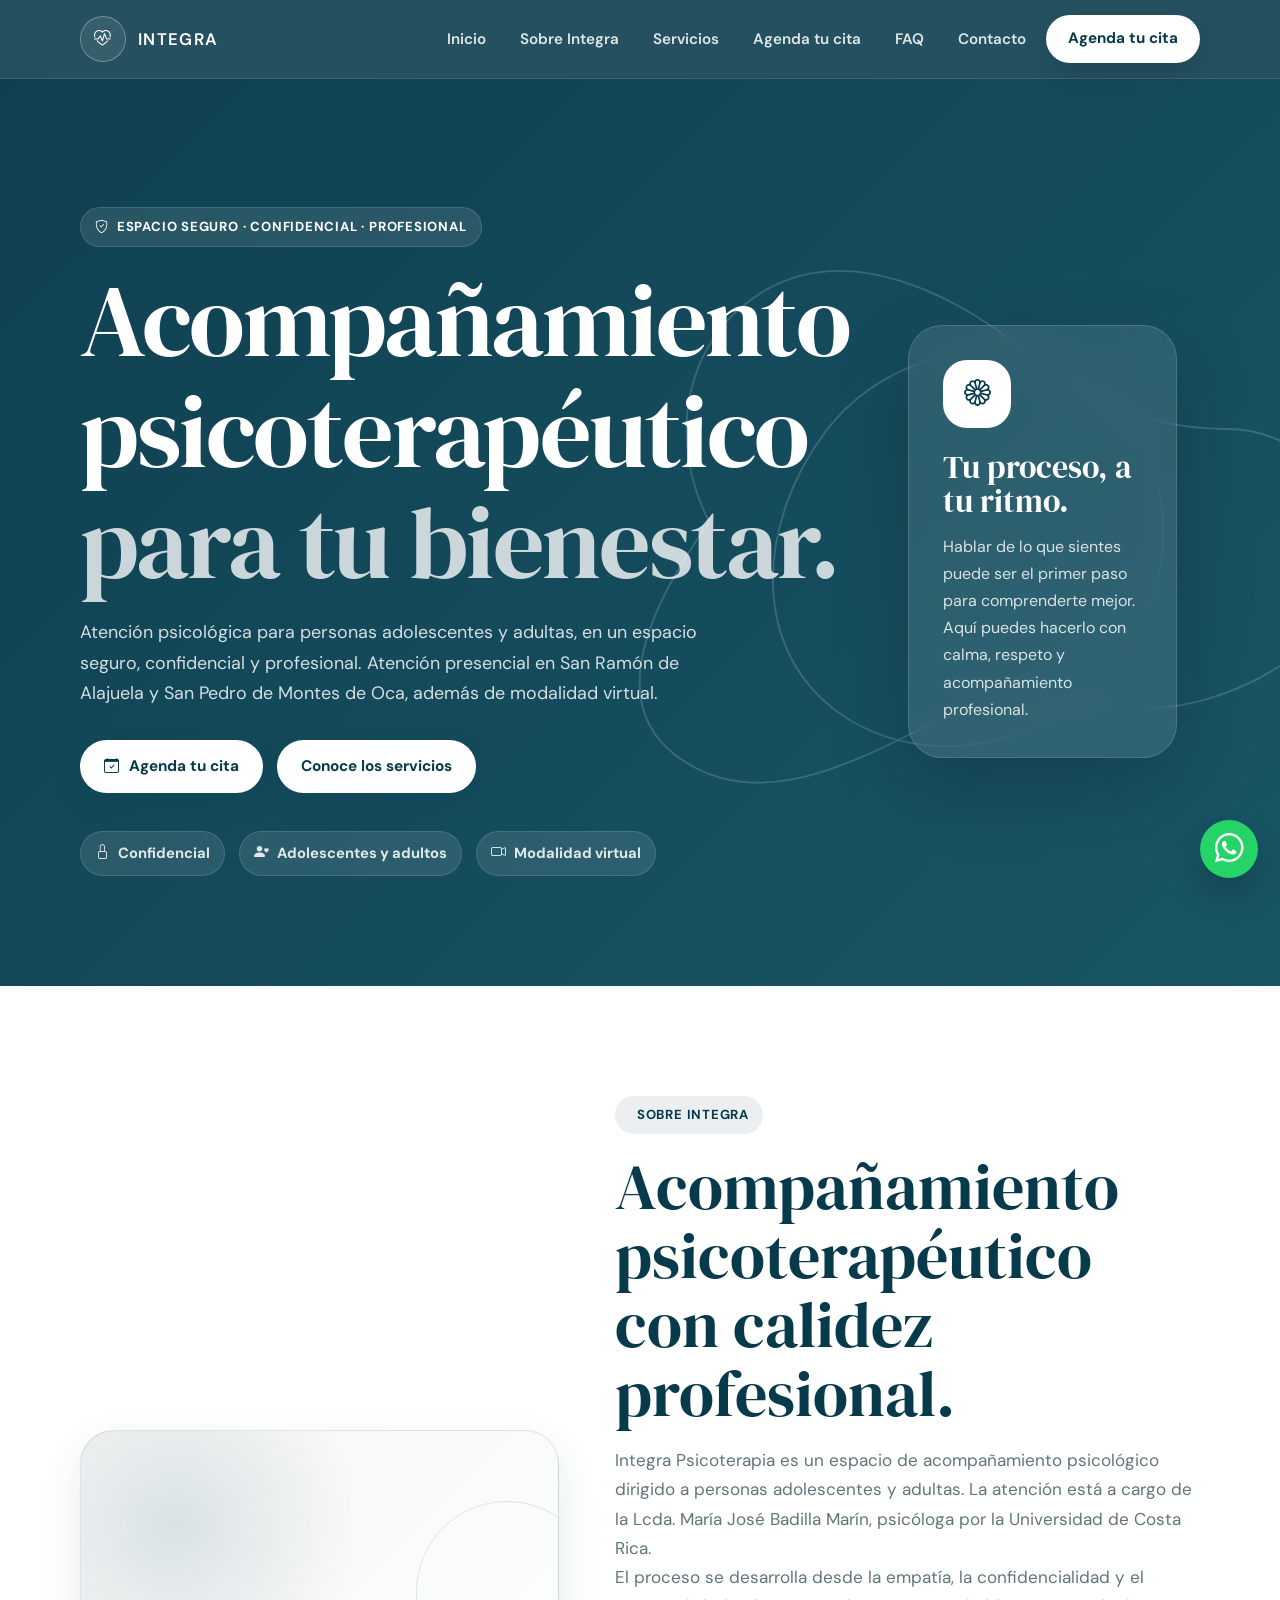
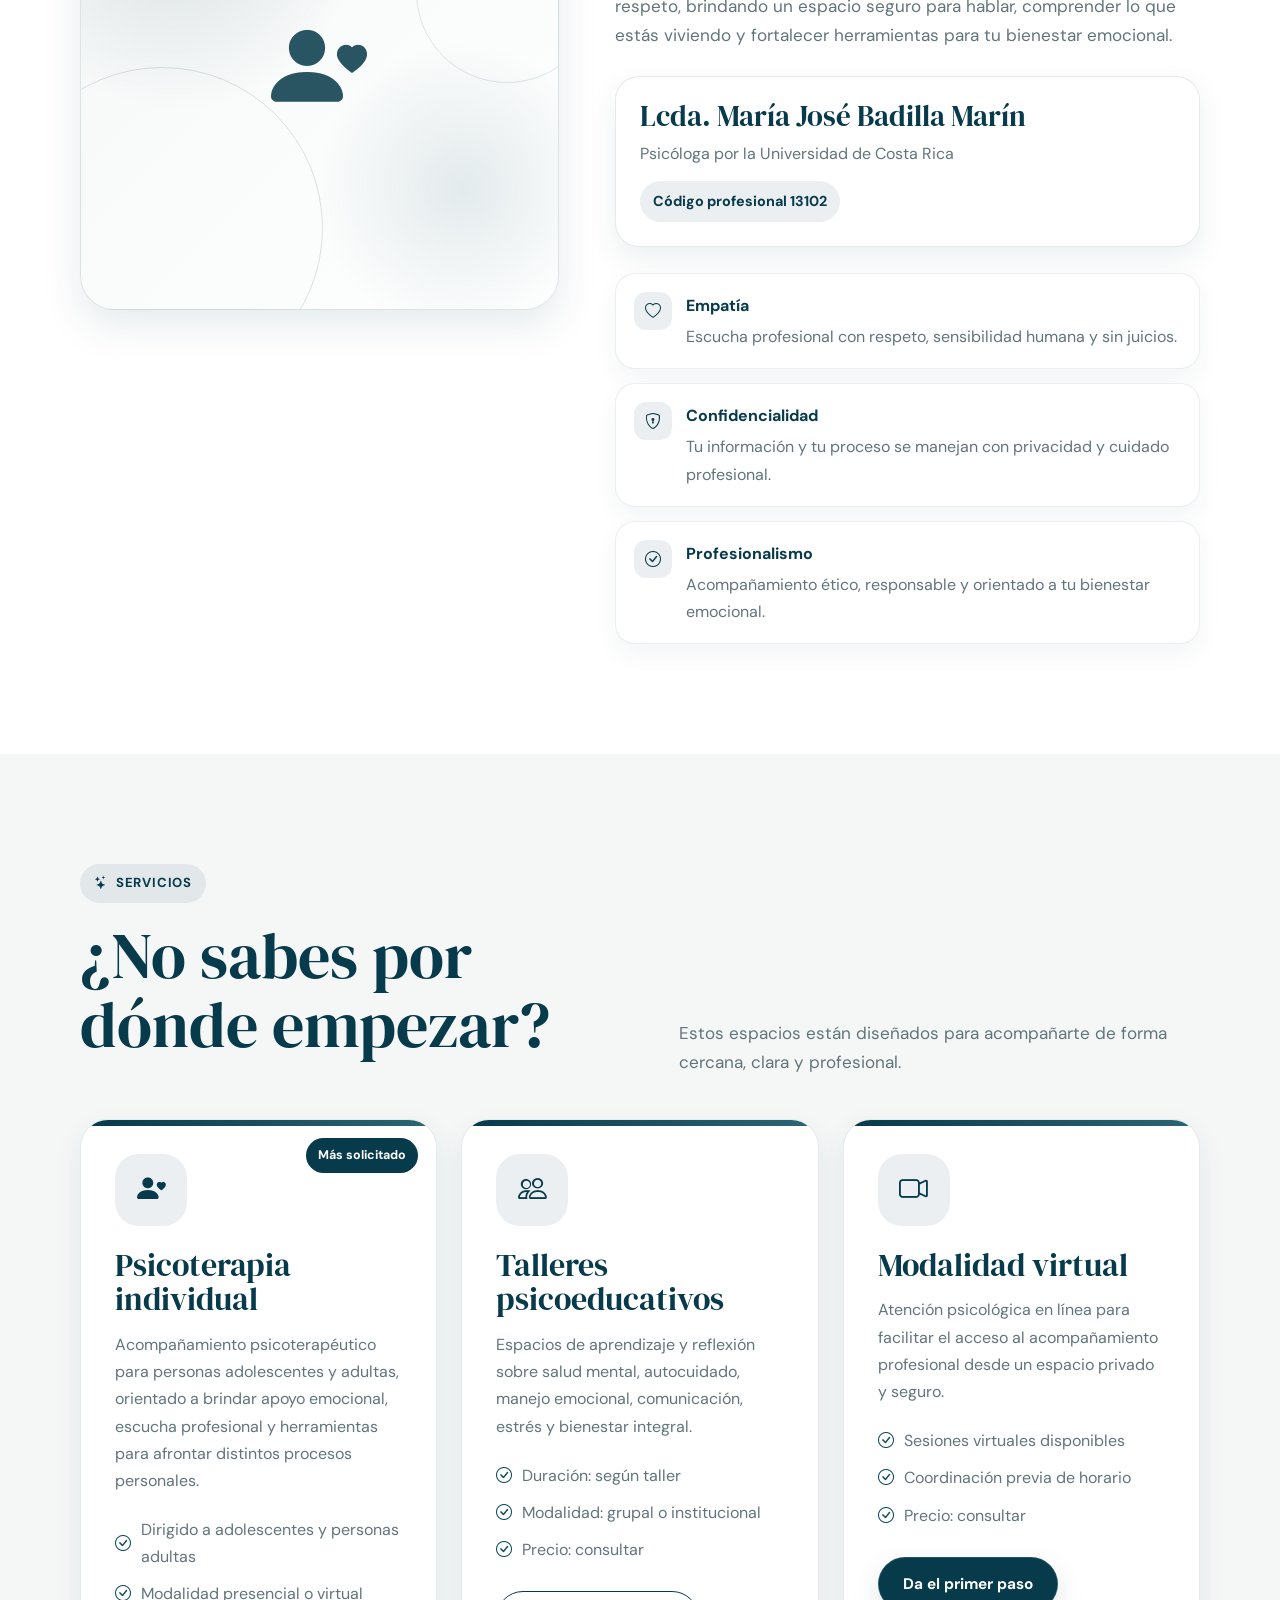
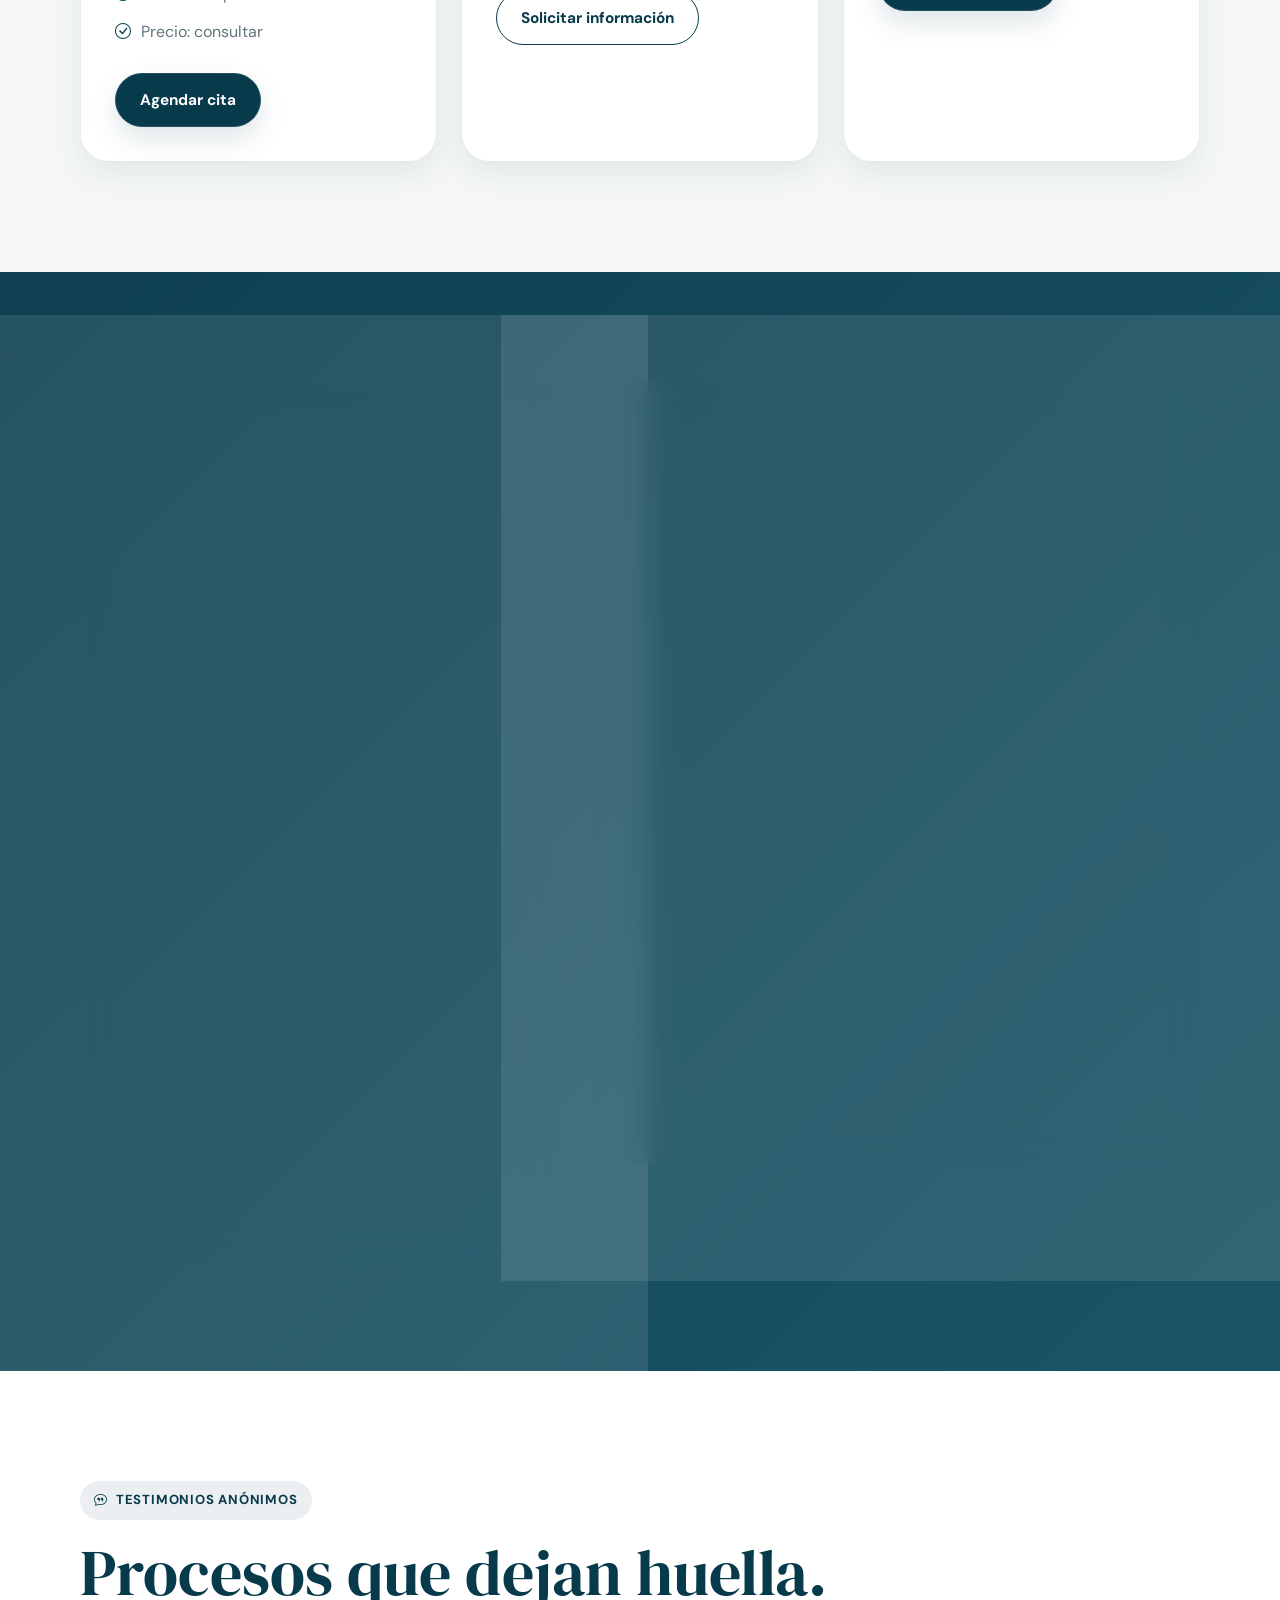
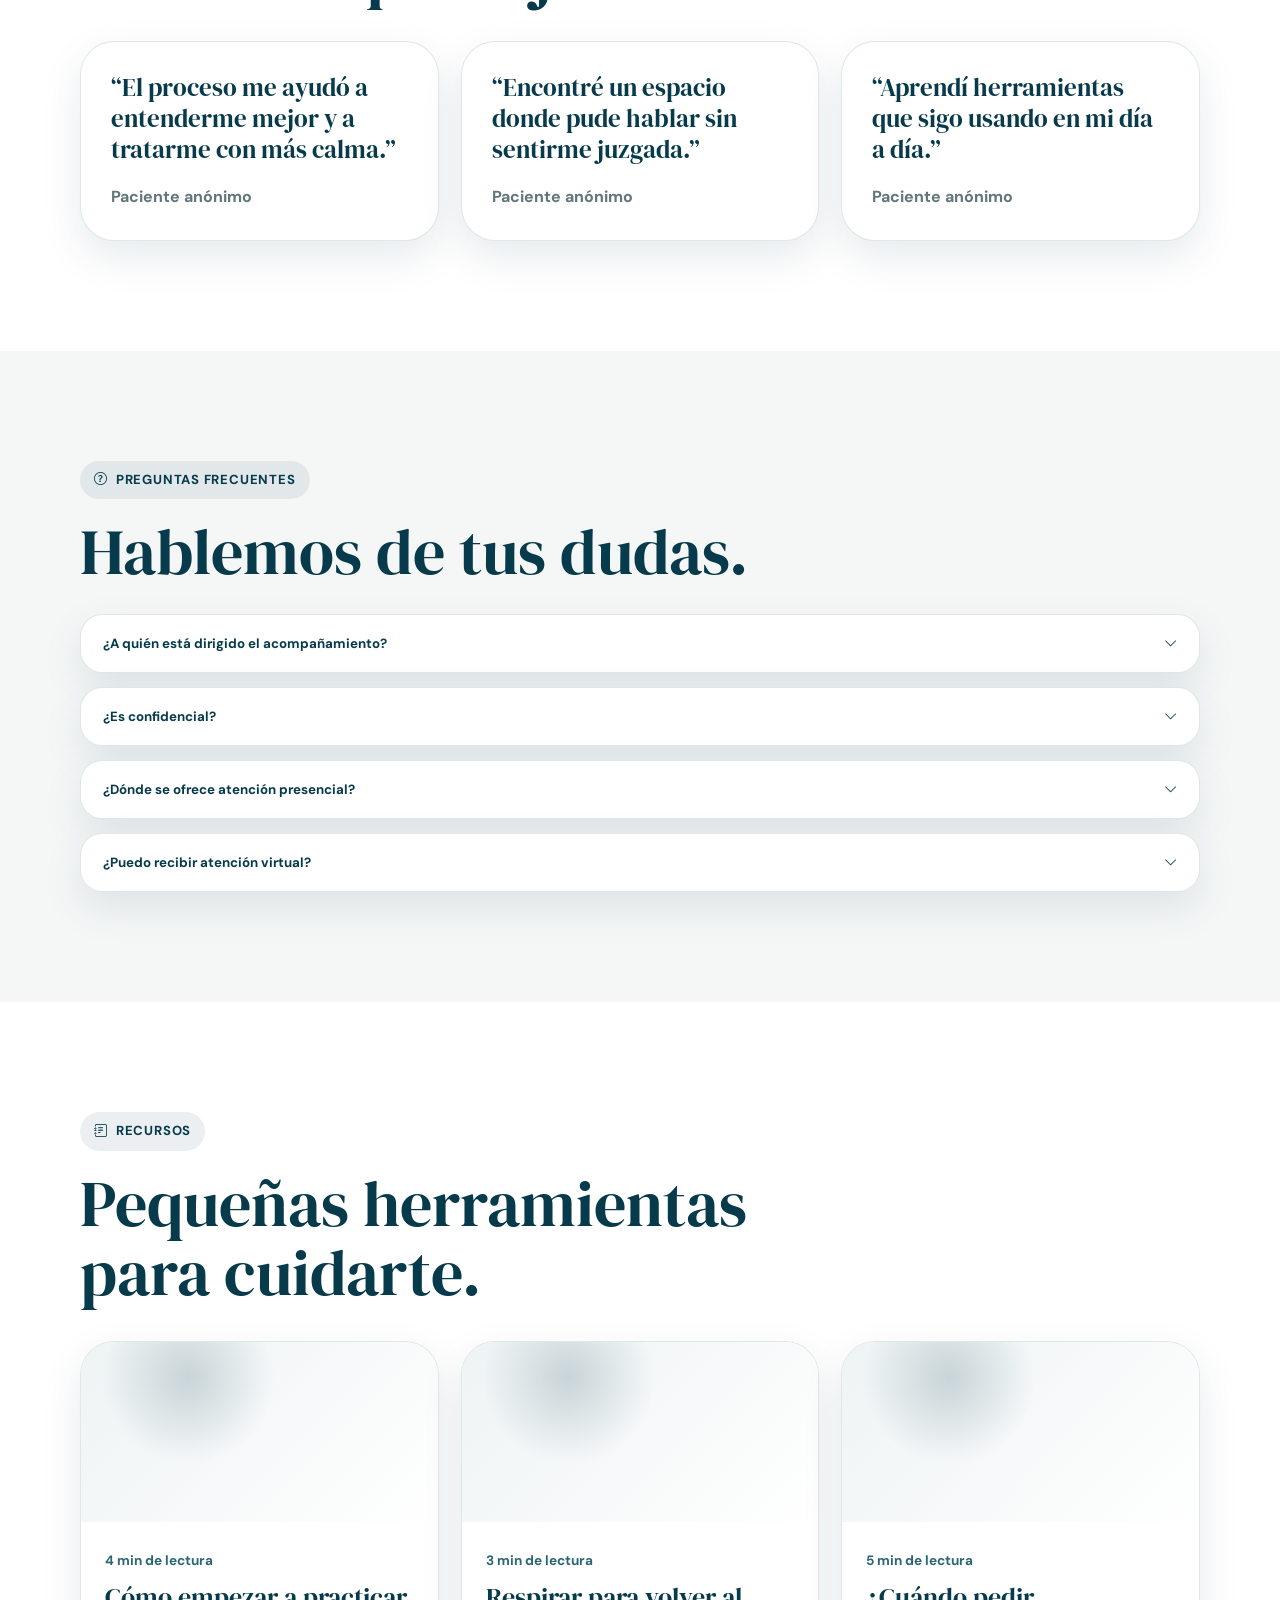
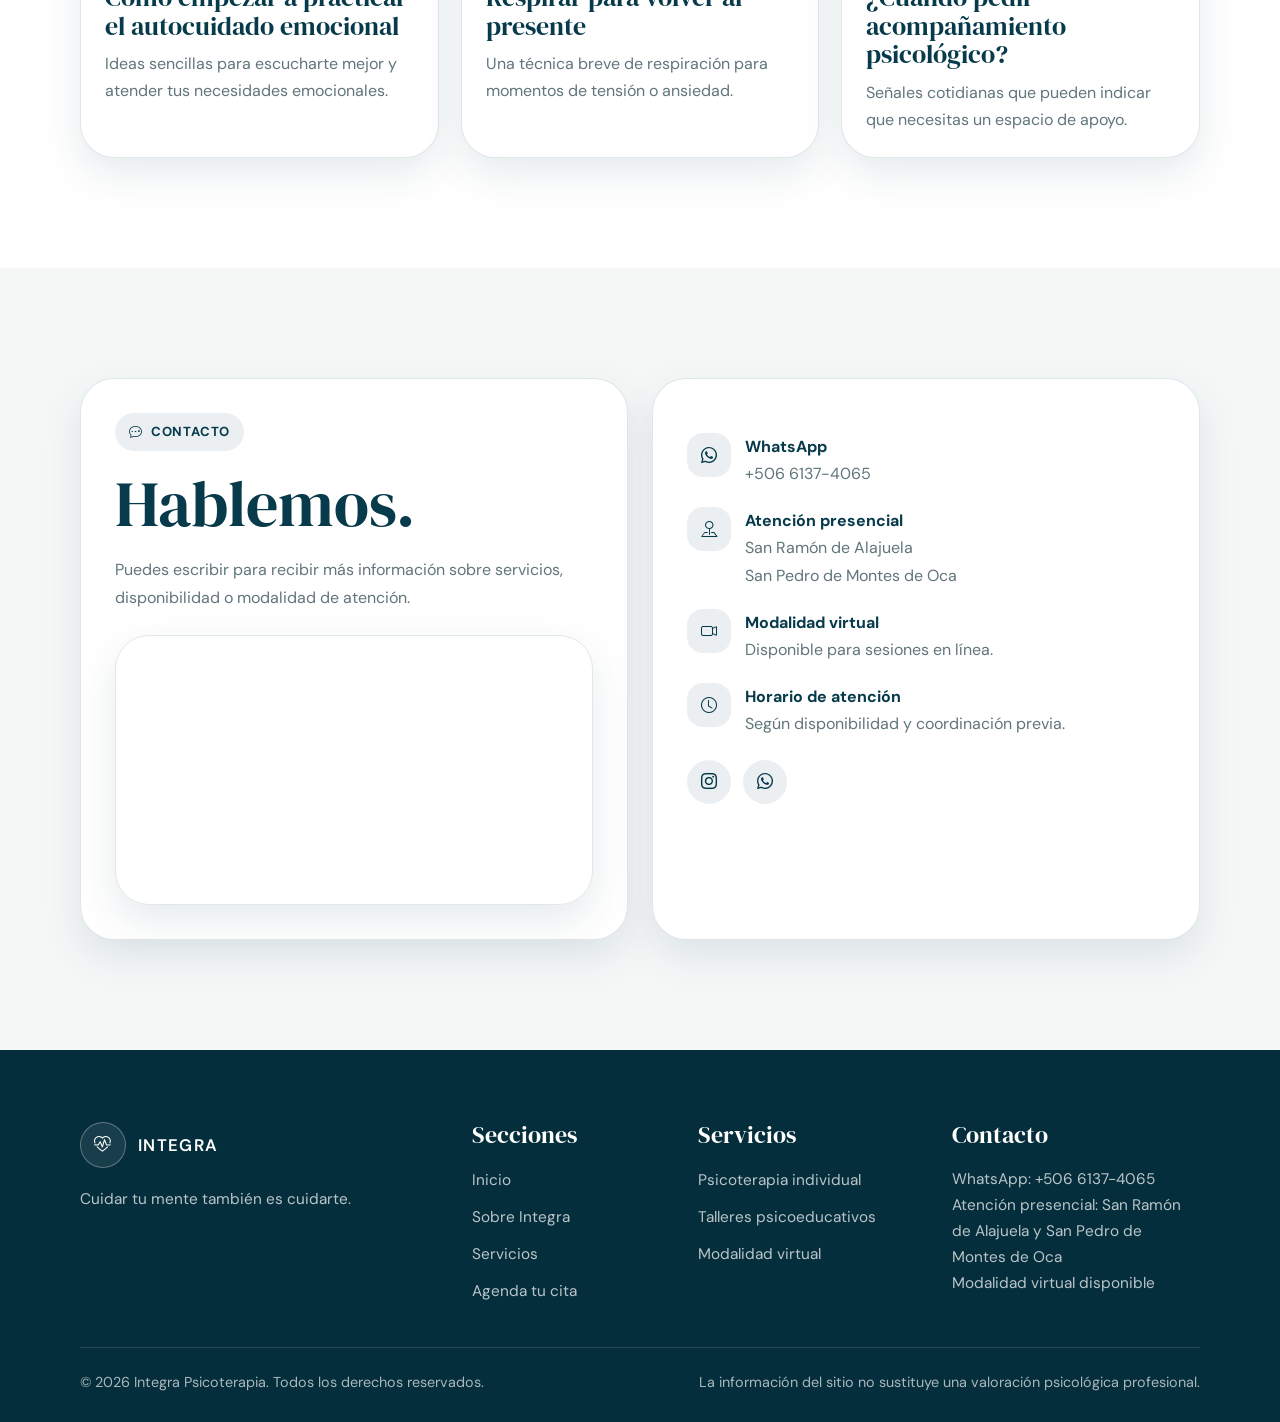
==== commit b0353fca: "Ultimos detalles" ====
--- a/Frontend/index.html
+++ b/Frontend/index.html
@@ -4,13 +4,13 @@
   <meta charset="UTF-8" />
   <meta name="viewport" content="width=device-width, initial-scale=1.0" />
 
-  <title>Integra Psicología | Bienestar emocional</title>
-
-  <meta name="description" content="Integra Psicología es un espacio profesional en Costa Rica enfocado en bienestar emocional, psicoterapia individual y talleres psicoeducativos.">
+  <title>Integra Psicoterapia | Bienestar emocional</title>
+
+  <meta name="description" content="Integra Psicoterapia brinda acompañamiento psicoterapéutico a personas adolescentes y adultas en Costa Rica. Atención presencial en San Ramón de Alajuela y San Pedro de Montes de Oca, además de modalidad virtual.">
   <meta name="theme-color" content="#073A4B">
 
-  <meta property="og:title" content="Integra Psicología | Bienestar emocional">
-  <meta property="og:description" content="Un espacio seguro, confidencial y profesional para acompañar tu proceso emocional.">
+  <meta property="og:title" content="Integra Psicoterapia | Bienestar emocional">
+  <meta property="og:description" content="Acompañamiento psicoterapéutico para personas adolescentes y adultas. Espacio seguro, confidencial y profesional.">
   <meta property="og:type" content="website">
   <meta property="og:url" content="https://integra-psicologia.netlify.app">
 
@@ -211,34 +211,36 @@
       list-style: none;
     }
 
-.nav-links a {
-  color: rgba(255, 255, 255, 0.86);
-  padding: 10px 14px;
-  border-radius: 999px;
-  font-weight: 600;
-  font-size: 0.95rem;
-  transition: var(--transition);
-}
-.nav-links a.btn-primary {
-  background: var(--color-white);
-  color: var(--color-primary);
-  padding: 11px 22px;
-  border-radius: 999px;
-  font-weight: 700;
-  box-shadow: 0 10px 26px rgba(0, 0, 0, 0.12);
-}
-
-.nav-links a.btn-primary:hover,
-.nav-links a.btn-primary:focus {
-  background: #EEF3F4;
-  color: var(--color-primary);
-  transform: translateY(-2px);
-}
+    .nav-links a {
+      color: rgba(255, 255, 255, 0.86);
+      padding: 10px 14px;
+      border-radius: 999px;
+      font-weight: 600;
+      font-size: 0.95rem;
+      transition: var(--transition);
+    }
+
     .nav-links a:hover,
     .nav-links a:focus {
       background: rgba(255, 255, 255, 0.12);
       color: var(--color-white);
       outline: none;
+    }
+
+    .nav-links a.btn-primary {
+      background: var(--color-white);
+      color: var(--color-primary);
+      padding: 11px 22px;
+      border-radius: 999px;
+      font-weight: 700;
+      box-shadow: 0 10px 26px rgba(0, 0, 0, 0.12);
+    }
+
+    .nav-links a.btn-primary:hover,
+    .nav-links a.btn-primary:focus {
+      background: #EEF3F4;
+      color: var(--color-primary);
+      transform: translateY(-2px);
     }
 
     .menu-toggle {
@@ -509,6 +511,35 @@
       color: var(--color-primary);
       opacity: 0.86;
       z-index: 1;
+    }
+
+    .professional-card {
+      margin-top: 26px;
+      background: var(--color-white);
+      border: 1px solid rgba(7, 58, 75, 0.10);
+      border-radius: 24px;
+      padding: 24px;
+      box-shadow: 0 12px 30px rgba(7, 58, 75, 0.08);
+    }
+
+    .professional-card h3 {
+      font-size: 1.8rem;
+      margin-bottom: 8px;
+    }
+
+    .professional-card p {
+      margin-bottom: 6px;
+    }
+
+    .professional-card span {
+      display: inline-flex;
+      margin-top: 8px;
+      padding: 8px 13px;
+      border-radius: 999px;
+      background: rgba(7, 58, 75, 0.08);
+      color: var(--color-primary);
+      font-weight: 700;
+      font-size: 0.9rem;
     }
 
     .feature-list {
@@ -1237,53 +1268,400 @@
       }
     }
 
-    @media (max-width: 620px) {
+    @media (max-width: 768px) {
+      body {
+        font-size: 15px;
+      }
+
+      .container {
+        width: min(100% - 28px, 1120px);
+      }
+
       .section {
-        padding: 78px 0;
+        padding: 64px 0;
+      }
+
+      .section-title {
+        font-size: 2.25rem;
+        line-height: 1.08;
+        margin-bottom: 16px;
+      }
+
+      .section-text {
+        font-size: 1rem;
+      }
+
+      .nav-inner {
+        min-height: 68px;
+      }
+
+      .brand {
+        gap: 10px;
+        font-size: 0.95rem;
+        letter-spacing: 0.05em;
+      }
+
+      .brand-logo {
+        width: 40px;
+        height: 40px;
+      }
+
+      .brand-mark {
+        width: 40px;
+        height: 40px;
+      }
+
+      .menu-toggle {
+        width: 42px;
+        height: 42px;
+        border-radius: 12px;
+      }
+
+      .nav-links {
+        top: 78px;
+        left: 14px;
+        right: 14px;
+        padding: 14px;
+        gap: 6px;
+        border-radius: 20px;
+      }
+
+      .nav-links a {
+        width: 100%;
+        padding: 12px 14px;
+        text-align: center;
+        font-size: 0.95rem;
+      }
+
+      .nav-links a.btn-primary {
+        width: 100%;
+        margin-top: 8px;
+        padding: 13px 16px;
+        background: var(--color-white);
+        color: var(--color-primary);
+      }
+
+      .hero {
+        padding: 78px 0 66px;
+        text-align: center;
+      }
+
+      .hero-grid {
+        gap: 34px;
       }
 
       .hero h1 {
-        font-size: 3.4rem;
-      }
-
-      .hero-actions,
+        font-size: 3rem;
+        line-height: 1.02;
+        margin-bottom: 18px;
+      }
+
+      .hero p {
+        font-size: 1rem;
+        margin-left: auto;
+        margin-right: auto;
+        margin-bottom: 26px;
+      }
+
+      .hero-actions {
+        flex-direction: column;
+        width: 100%;
+      }
+
+      .hero-actions .btn {
+        width: 100%;
+      }
+
+      .trust-row {
+        justify-content: center;
+        gap: 10px;
+        margin-top: 26px;
+      }
+
+      .trust-pill {
+        font-size: 0.86rem;
+        padding: 8px 12px;
+      }
+
+      .hero-card {
+        padding: 24px;
+        border-radius: 24px;
+        text-align: left;
+      }
+
+      .hero-logo-large {
+        width: 110px;
+        height: 110px;
+        margin-left: auto;
+        margin-right: auto;
+      }
+
+      .hero-card-icon {
+        width: 56px;
+        height: 56px;
+        border-radius: 18px;
+        font-size: 1.4rem;
+      }
+
+      .hero-card h3 {
+        font-size: 1.75rem;
+      }
+
+      .about-grid {
+        gap: 34px;
+      }
+
+      .organic-card {
+        min-height: 300px;
+        padding: 28px;
+        border-radius: 24px;
+      }
+
+      .organic-card img {
+        width: 190px;
+      }
+
+      .feature-item {
+        padding: 16px;
+        border-radius: 18px;
+      }
+
+      .feature-item i {
+        width: 34px;
+        height: 34px;
+      }
+
+      .professional-card {
+        padding: 20px;
+      }
+
+      .professional-card h3 {
+        font-size: 1.55rem;
+      }
+
+      .services-header {
+        gap: 12px;
+        margin-bottom: 28px;
+      }
+
+      .services-grid {
+        gap: 18px;
+      }
+
+      .service-card {
+        padding: 24px;
+        border-radius: 24px;
+      }
+
+      .service-card h3 {
+        font-size: 1.75rem;
+      }
+
+      .service-icon {
+        width: 58px;
+        height: 58px;
+        border-radius: 18px;
+        font-size: 1.45rem;
+      }
+
+      .service-badge {
+        top: 14px;
+        right: 14px;
+        font-size: 0.72rem;
+        padding: 6px 10px;
+      }
+
+      .service-card .btn {
+        width: 100%;
+      }
+
+      .appointment-grid {
+        gap: 24px;
+      }
+
+      .info-card,
+      .form-card {
+        padding: 24px;
+        border-radius: 24px;
+      }
+
+      .process-box {
+        padding: 22px;
+        border-radius: 20px;
+      }
+
+      .process-title {
+        font-size: 2.1rem;
+      }
+
+      .steps-indicator {
+        gap: 8px;
+      }
+
+      .step {
+        font-size: 0.78rem;
+        padding: 8px 10px;
+      }
+
+      .form-grid {
+        grid-template-columns: 1fr;
+        gap: 14px;
+      }
+
+      input,
+      textarea,
+      select {
+        padding: 13px 14px;
+        border-radius: 14px;
+        font-size: 0.95rem;
+      }
+
+      textarea {
+        min-height: 110px;
+      }
+
+      .form-card .btn {
+        width: 100%;
+      }
+
+      .testimonial-grid {
+        gap: 18px;
+      }
+
+      .testimonial-card {
+        padding: 24px;
+        border-radius: 24px;
+      }
+
+      .testimonial-card p {
+        font-size: 1.35rem;
+      }
+
+      .faq-question {
+        padding: 18px;
+        font-size: 0.96rem;
+      }
+
+      .faq-answer {
+        padding: 0 18px;
+      }
+
+      .faq-item.active .faq-answer {
+        padding-bottom: 18px;
+      }
+
+      .resources-grid {
+        gap: 18px;
+      }
+
+      .resource-card {
+        border-radius: 24px;
+      }
+
+      .resource-image {
+        height: 150px;
+      }
+
+      .resource-content {
+        padding: 22px;
+      }
+
+      .resource-content h3 {
+        font-size: 1.45rem;
+      }
+
+      .contact-grid {
+        gap: 18px;
+      }
+
+      .contact-card {
+        padding: 24px;
+        border-radius: 24px;
+      }
+
+      .contact-item {
+        gap: 12px;
+      }
+
+      .contact-item i {
+        width: 40px;
+        height: 40px;
+        border-radius: 14px;
+      }
+
+      .map-card iframe {
+        height: 220px;
+      }
+
+      .footer {
+        padding: 56px 0 24px;
+      }
+
+      .footer-grid {
+        gap: 28px;
+      }
+
+      .footer-bottom {
+        gap: 10px;
+        font-size: 0.85rem;
+      }
+
+      .whatsapp-float {
+        width: 52px;
+        height: 52px;
+        right: 16px;
+        bottom: 16px;
+        font-size: 1.55rem;
+      }
+    }
+
+    @media (max-width: 420px) {
+      .container {
+        width: min(100% - 24px, 1120px);
+      }
+
+      .hero h1 {
+        font-size: 2.55rem;
+      }
+
+      .section-title {
+        font-size: 2rem;
+      }
+
+      .brand span:last-child {
+        font-size: 0.82rem;
+      }
+
+      .nav-links {
+        left: 12px;
+        right: 12px;
+      }
+
       .trust-row {
         flex-direction: column;
-      }
-
-      .btn {
+        align-items: center;
+      }
+
+      .trust-pill {
         width: 100%;
-      }
-
-      .form-grid {
-        grid-template-columns: 1fr;
-      }
-
+        justify-content: center;
+      }
+
+      .hero-card,
+      .service-card,
       .info-card,
       .form-card,
-      .service-card,
       .contact-card,
       .testimonial-card {
-        padding: 24px;
-      }
-
-      .footer-grid {
-        grid-template-columns: 1fr;
-      }
-
-      .footer-bottom {
-        flex-direction: column;
-      }
-
-      .whatsapp-float {
-        width: 54px;
-        height: 54px;
-        right: 16px;
-        bottom: 16px;
-      }
-
-      .brand span:last-child {
-        font-size: 0.9rem;
+        padding: 20px;
+      }
+
+      .process-title {
+        font-size: 1.85rem;
+      }
+
+      .footer h4 {
+        font-size: 1.3rem;
       }
     }
   </style>
@@ -1298,7 +1676,7 @@
       <a href="#inicio" class="brand">
         <img
           src="img/logo-integra.png"
-          alt="Logo de Integra Psicología"
+          alt="Logo de Integra Psicoterapia"
           class="brand-logo"
           onerror="this.style.display='none'; this.nextElementSibling.style.display='grid';"
         >
@@ -1334,12 +1712,12 @@
             Espacio seguro · Confidencial · Profesional
           </span>
 
-          <h1>Un espacio para ti, <span>sin juicios.</span></h1>
+          <h1>Acompañamiento psicoterapéutico <span>para tu bienestar.</span></h1>
 
           <p>
-            En Integra encuentras un espacio cálido, seguro y profesional para iniciar
-            tu proceso emocional a tu ritmo. Te acompañamos con empatía, respeto y
-            confidencialidad.
+            Atención psicológica para personas adolescentes y adultas, en un espacio
+            seguro, confidencial y profesional. Atención presencial en San Ramón de Alajuela
+            y San Pedro de Montes de Oca, además de modalidad virtual.
           </p>
 
           <div class="hero-actions">
@@ -1353,9 +1731,9 @@
           </div>
 
           <div class="trust-row">
-            <span class="trust-pill"><i class="bi bi-lock"></i> Espacio seguro</span>
-            <span class="trust-pill"><i class="bi bi-shield-check"></i> Confidencial</span>
-            <span class="trust-pill"><i class="bi bi-person-heart"></i> Profesional</span>
+            <span class="trust-pill"><i class="bi bi-lock"></i> Confidencial</span>
+            <span class="trust-pill"><i class="bi bi-person-heart"></i> Adolescentes y adultos</span>
+            <span class="trust-pill"><i class="bi bi-camera-video"></i> Modalidad virtual</span>
           </div>
         </div>
 
@@ -1373,7 +1751,7 @@
 
           <h3>Tu proceso, a tu ritmo.</h3>
           <p>
-            Hablar de lo que sientes puede ser el primer paso para entenderte mejor.
+            Hablar de lo que sientes puede ser el primer paso para comprenderte mejor.
             Aquí puedes hacerlo con calma, respeto y acompañamiento profesional.
           </p>
         </div>
@@ -1383,10 +1761,10 @@
     <!-- SOBRE INTEGRA -->
     <section class="section section-white" id="sobre">
       <div class="container about-grid">
-        <div class="organic-card reveal" aria-label="Ilustración de bienestar emocional">
+        <div class="organic-card reveal" aria-label="Identidad visual de Integra Psicoterapia">
           <img
             src="img/logo-integra.png"
-            alt="Identidad visual de Integra Psicología"
+            alt="Identidad visual de Integra Psicoterapia"
             onerror="this.style.display='none'; this.nextElementSibling.style.display='block';"
           >
           <i class="bi bi-person-heart" style="display:none;"></i>
@@ -1398,41 +1776,48 @@
             Sobre Integra
           </span>
 
-          <h2 class="section-title">Acompañamiento humano para cuidar tu salud emocional.</h2>
+          <h2 class="section-title">Acompañamiento psicoterapéutico con calidez profesional.</h2>
 
           <p class="section-text">
-            Integra nace como un espacio de acompañamiento psicológico donde cada persona
-            puede sentirse escuchada, respetada y acompañada. Pedir ayuda no es una señal
-            de debilidad, sino una forma valiente de cuidarse.
+            Integra Psicoterapia es un espacio de acompañamiento psicológico dirigido a personas
+            adolescentes y adultas. La atención está a cargo de la Lcda. María José Badilla Marín,
+            psicóloga por la Universidad de Costa Rica.
           </p>
 
           <p class="section-text">
-            Nuestro enfoque se basa en la empatía, la ética profesional y la confidencialidad,
-            ofreciendo herramientas prácticas para fortalecer el bienestar emocional.
+            El proceso se desarrolla desde la empatía, la confidencialidad y el respeto,
+            brindando un espacio seguro para hablar, comprender lo que estás viviendo y
+            fortalecer herramientas para tu bienestar emocional.
           </p>
+
+          <div class="professional-card">
+            <h3>Lcda. María José Badilla Marín</h3>
+            <p>Psicóloga por la Universidad de Costa Rica</p>
+            <span>Código profesional 13102</span>
+          </div>
 
           <div class="feature-list">
             <div class="feature-item">
               <i class="bi bi-heart"></i>
               <div>
                 <strong>Empatía</strong>
-                <p>Escuchamos tu historia con respeto, sin juicios y con sensibilidad humana.</p>
+                <p>Escucha profesional con respeto, sensibilidad humana y sin juicios.</p>
               </div>
             </div>
 
             <div class="feature-item">
               <i class="bi bi-shield-lock"></i>
               <div>
-                <strong>Ética profesional</strong>
-                <p>Cuidamos cada proceso con responsabilidad, claridad y compromiso.</p>
+                <strong>Confidencialidad</strong>
+                <p>Tu información y tu proceso se manejan con privacidad y cuidado profesional.</p>
               </div>
             </div>
 
             <div class="feature-item">
-              <i class="bi bi-lock"></i>
+              <i class="bi bi-check-circle"></i>
               <div>
-                <strong>Confidencialidad</strong>
-                <p>Tu información y tu proceso se manejan con privacidad y respeto.</p>
+                <strong>Profesionalismo</strong>
+                <p>Acompañamiento ético, responsable y orientado a tu bienestar emocional.</p>
               </div>
             </div>
           </div>
@@ -1465,12 +1850,13 @@
           </div>
           <h3>Psicoterapia individual</h3>
           <p>
-            Un espacio de acompañamiento para trabajar ansiedad, estrés, autoestima,
-            duelo, relaciones interpersonales u otros procesos personales.
+            Acompañamiento psicoterapéutico para personas adolescentes y adultas,
+            orientado a brindar apoyo emocional, escucha profesional y herramientas
+            para afrontar distintos procesos personales.
           </p>
           <ul>
-            <li><i class="bi bi-check-circle"></i> Duración: 50 minutos</li>
-            <li><i class="bi bi-check-circle"></i> Modalidad: presencial o virtual</li>
+            <li><i class="bi bi-check-circle"></i> Dirigido a adolescentes y personas adultas</li>
+            <li><i class="bi bi-check-circle"></i> Modalidad presencial o virtual</li>
             <li><i class="bi bi-check-circle"></i> Precio: consultar</li>
           </ul>
           <a href="#agendar" class="btn btn-dark">Agendar cita</a>
@@ -1482,7 +1868,7 @@
           </div>
           <h3>Talleres psicoeducativos</h3>
           <p>
-            Espacios grupales de aprendizaje y reflexión sobre salud mental, autocuidado,
+            Espacios de aprendizaje y reflexión sobre salud mental, autocuidado,
             manejo emocional, comunicación, estrés y bienestar integral.
           </p>
           <ul>
@@ -1495,16 +1881,16 @@
 
         <article class="service-card reveal">
           <div class="service-icon">
-            <i class="bi bi-chat-heart"></i>
+            <i class="bi bi-camera-video"></i>
           </div>
-          <h3>Primera consulta</h3>
+          <h3>Modalidad virtual</h3>
           <p>
-            Una primera conversación para conocer tu situación general, aclarar dudas
-            y definir juntos cómo iniciar tu proceso.
+            Atención psicológica en línea para facilitar el acceso al acompañamiento
+            profesional desde un espacio privado y seguro.
           </p>
           <ul>
-            <li><i class="bi bi-check-circle"></i> Orientación inicial</li>
-            <li><i class="bi bi-check-circle"></i> Modalidad: presencial, virtual o teléfono</li>
+            <li><i class="bi bi-check-circle"></i> Sesiones virtuales disponibles</li>
+            <li><i class="bi bi-check-circle"></i> Coordinación previa de horario</li>
             <li><i class="bi bi-check-circle"></i> Precio: consultar</li>
           </ul>
           <a href="#agendar" class="btn btn-dark">Da el primer paso</a>
@@ -1534,8 +1920,7 @@
           <div class="process-title">Sin pago en línea</div>
           <p>
             Esta solicitud no representa una cita confirmada automáticamente.
-            El equipo de Integra revisará la disponibilidad y te contactará para
-            confirmar el horario.
+            Integra revisará la disponibilidad y te contactará para confirmar el horario.
           </p>
         </div>
 
@@ -1566,7 +1951,7 @@
                 <option value="">Seleccione una opción</option>
                 <option value="Psicoterapia individual">Psicoterapia individual</option>
                 <option value="Taller psicoeducativo">Taller psicoeducativo</option>
-                <option value="Primera consulta">Primera consulta</option>
+                <option value="Modalidad virtual">Modalidad virtual</option>
               </select>
             </div>
 
@@ -1576,7 +1961,6 @@
                 <option value="">Seleccione una opción</option>
                 <option value="Presencial">Presencial</option>
                 <option value="Virtual">Virtual</option>
-                <option value="Teléfono">Teléfono</option>
               </select>
             </div>
 
@@ -1592,7 +1976,7 @@
 
             <div class="form-group">
               <label for="phone">Teléfono</label>
-              <input type="tel" id="phone" name="phone" placeholder="+506 8888-8888" required>
+              <input type="tel" id="phone" name="phone" placeholder="+506 6137-4065" required>
             </div>
 
             <div class="form-group">
@@ -1668,11 +2052,11 @@
       <div class="faq-list">
         <div class="faq-item">
           <button class="faq-question" type="button">
-            ¿Cuánto dura una sesión?
+            ¿A quién está dirigido el acompañamiento?
             <i class="bi bi-chevron-down"></i>
           </button>
           <div class="faq-answer">
-            <p>Generalmente una sesión tiene una duración aproximada de 50 minutos.</p>
+            <p>El acompañamiento psicoterapéutico está dirigido a personas adolescentes y adultas.</p>
           </div>
         </div>
 
@@ -1688,11 +2072,11 @@
 
         <div class="faq-item">
           <button class="faq-question" type="button">
-            ¿Qué pasa en la primera consulta?
+            ¿Dónde se ofrece atención presencial?
             <i class="bi bi-chevron-down"></i>
           </button>
           <div class="faq-answer">
-            <p>La primera consulta permite conocer tu situación general, aclarar dudas y definir juntos cómo iniciar el proceso.</p>
+            <p>La atención presencial está disponible en San Ramón de Alajuela y San Pedro de Montes de Oca.</p>
           </div>
         </div>
 
@@ -1702,7 +2086,7 @@
             <i class="bi bi-chevron-down"></i>
           </button>
           <div class="faq-answer">
-            <p>Sí. Puedes solicitar atención virtual, presencial o por teléfono, según disponibilidad.</p>
+            <p>Sí. Integra también ofrece modalidad virtual, según disponibilidad y coordinación previa.</p>
           </div>
         </div>
       </div>
@@ -1780,23 +2164,23 @@
           <i class="bi bi-whatsapp"></i>
           <div>
             <strong>WhatsApp</strong>
-            <p>+506 8888-8888</p>
+            <p>+506 6137-4065</p>
           </div>
         </div>
 
         <div class="contact-item">
-          <i class="bi bi-envelope"></i>
+          <i class="bi bi-pin-map"></i>
           <div>
-            <strong>Correo electrónico</strong>
-            <p>contacto@integra.com</p>
+            <strong>Atención presencial</strong>
+            <p>San Ramón de Alajuela<br>San Pedro de Montes de Oca</p>
           </div>
         </div>
 
         <div class="contact-item">
-          <i class="bi bi-geo-alt"></i>
+          <i class="bi bi-camera-video"></i>
           <div>
-            <strong>Ubicación general</strong>
-            <p>Costa Rica</p>
+            <strong>Modalidad virtual</strong>
+            <p>Disponible para sesiones en línea.</p>
           </div>
         </div>
 
@@ -1804,17 +2188,27 @@
           <i class="bi bi-clock"></i>
           <div>
             <strong>Horario de atención</strong>
-            <p>Lunes a viernes, 8:00 a.m. - 5:00 p.m.</p>
+            <p>Según disponibilidad y coordinación previa.</p>
           </div>
         </div>
 
         <div class="social-links">
-          <a href="#" aria-label="Instagram de Integra"><i class="bi bi-instagram"></i></a>
-          <a href="#" aria-label="Facebook de Integra"><i class="bi bi-facebook"></i></a>
-          <a href="https://wa.me/50688888888" target="_blank" aria-label="WhatsApp de Integra"><i class="bi bi-whatsapp"></i></a>
-        </div>
-      </div>
-    </div>
+  <a 
+    href="https://www.instagram.com/psic.mariajose_badillamarin/" 
+    target="_blank" 
+    aria-label="Instagram de Lcda. María José Badilla Marín"
+  >
+    <i class="bi bi-instagram"></i>
+  </a>
+
+  <a 
+    href="https://wa.me/50661374065" 
+    target="_blank" 
+    aria-label="WhatsApp de Integra Psicoterapia"
+  >
+    <i class="bi bi-whatsapp"></i>
+  </a>
+</div>
   </section>
 
   <!-- FOOTER -->
@@ -1825,7 +2219,7 @@
           <div class="brand" style="margin-bottom: 18px;">
             <img
               src="img/logo-integra.png"
-              alt="Logo de Integra Psicología"
+              alt="Logo de Integra Psicoterapia"
               class="brand-logo"
               onerror="this.style.display='none'; this.nextElementSibling.style.display='grid';"
             >
@@ -1854,20 +2248,20 @@
           <ul>
             <li><a href="#servicios">Psicoterapia individual</a></li>
             <li><a href="#servicios">Talleres psicoeducativos</a></li>
-            <li><a href="#servicios">Primera consulta</a></li>
+            <li><a href="#servicios">Modalidad virtual</a></li>
           </ul>
         </div>
 
         <div>
           <h4>Contacto</h4>
-          <p>WhatsApp: +506 8888-8888</p>
-          <p>Correo: contacto@integra.com</p>
-          <p>Costa Rica</p>
+          <p>WhatsApp: +506 6137-4065</p>
+          <p>Atención presencial: San Ramón de Alajuela y San Pedro de Montes de Oca</p>
+          <p>Modalidad virtual disponible</p>
         </div>
       </div>
 
       <div class="footer-bottom">
-        <span>© 2026 Integra Psicología. Todos los derechos reservados.</span>
+        <span>© 2026 Integra Psicoterapia. Todos los derechos reservados.</span>
         <span>La información del sitio no sustituye una valoración psicológica profesional.</span>
       </div>
     </div>
@@ -1898,7 +2292,7 @@
 
   <!-- WHATSAPP FLOAT -->
   <a
-    href="https://wa.me/50688888888?text=Hola,%20me%20gustaría%20agendar%20una%20cita%20en%20Integra"
+    href="https://wa.me/50661374065?text=Hola,%20me%20gustaría%20agendar%20una%20cita%20en%20Integra"
     class="whatsapp-float"
     target="_blank"
     aria-label="Agendar cita por WhatsApp"
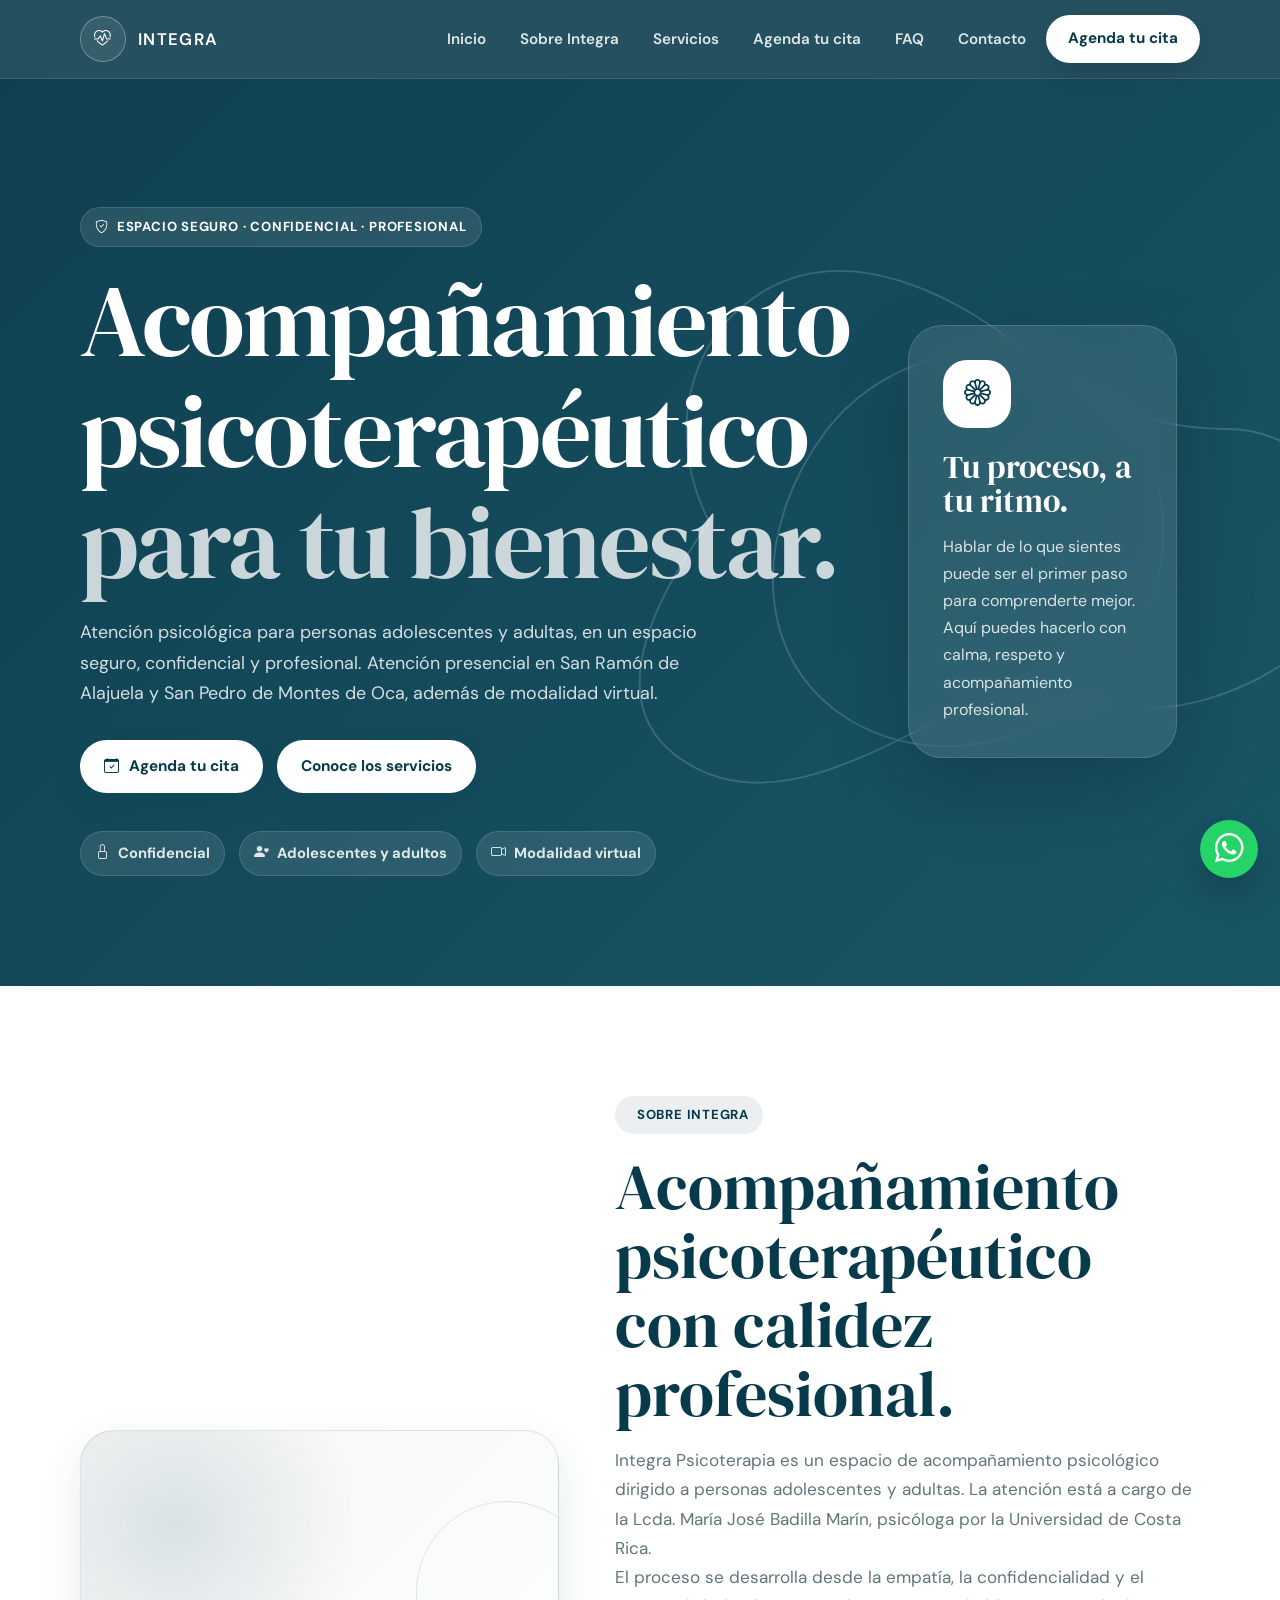
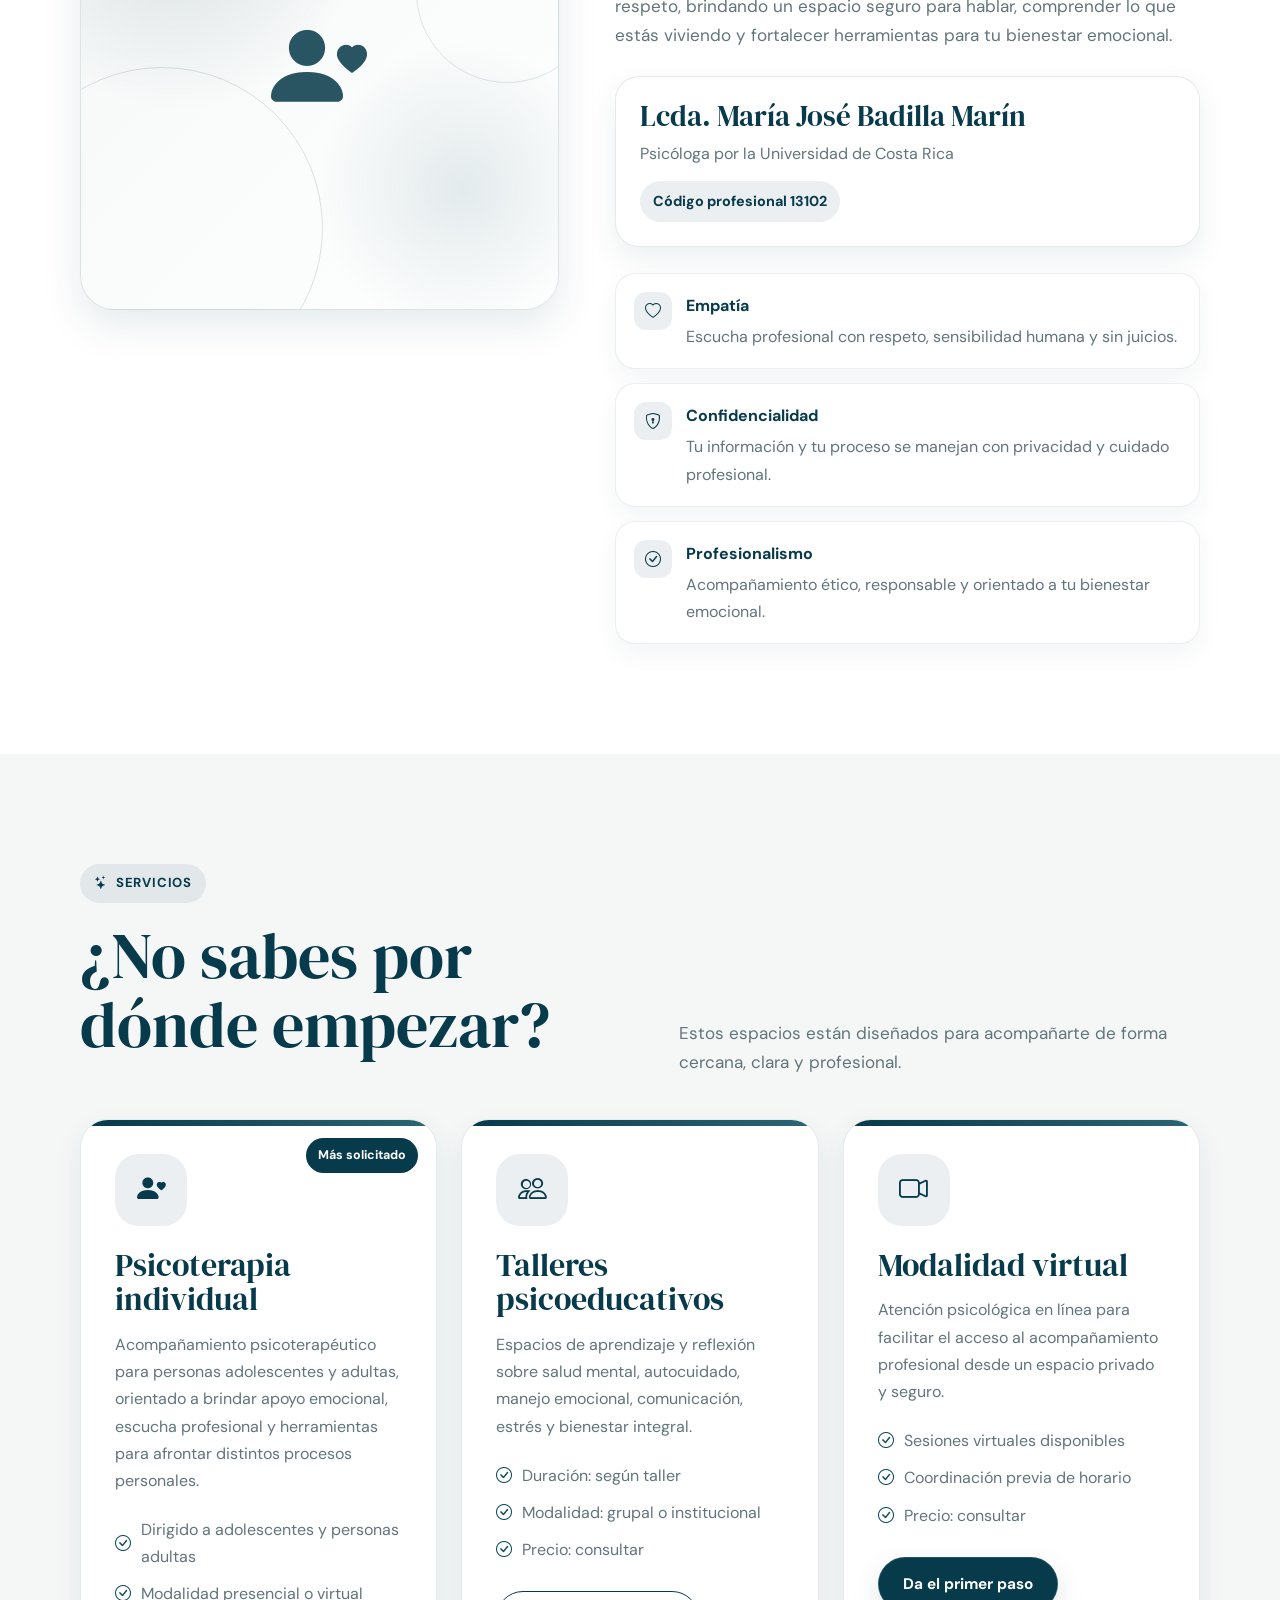
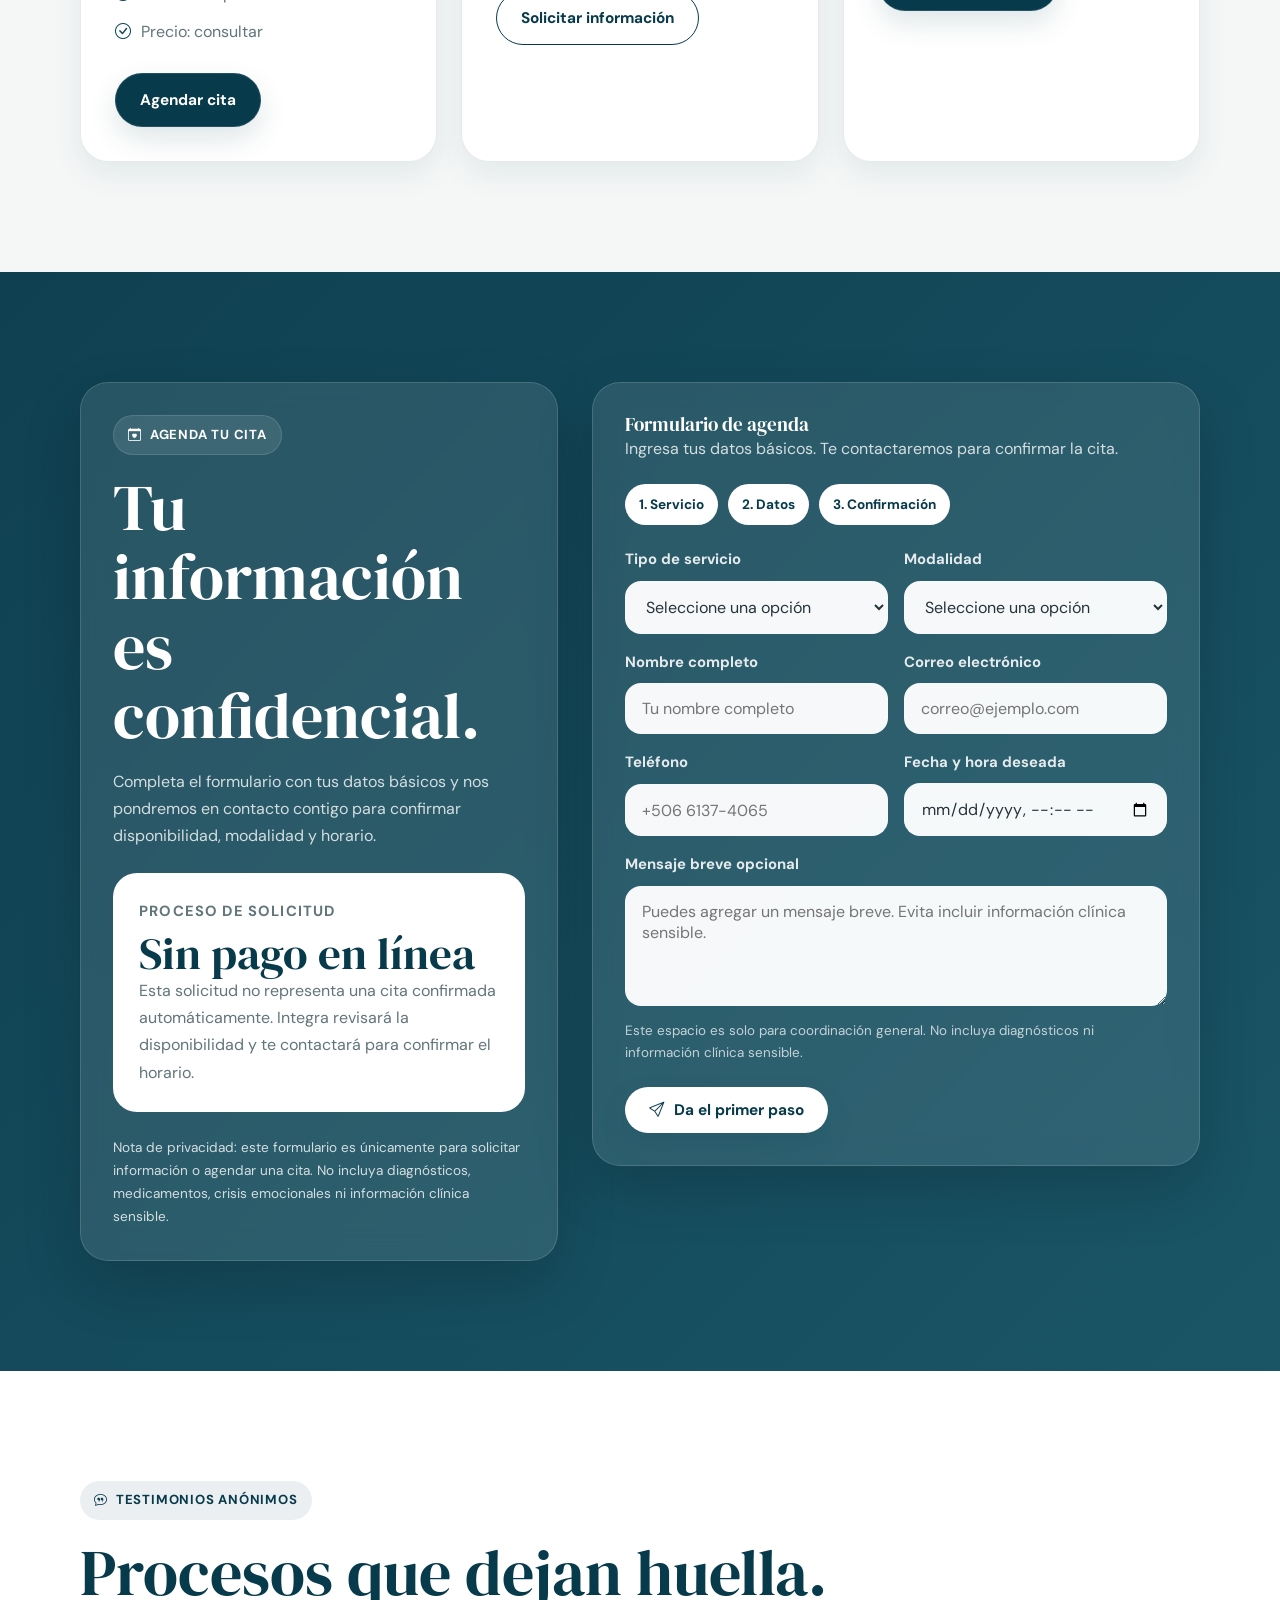
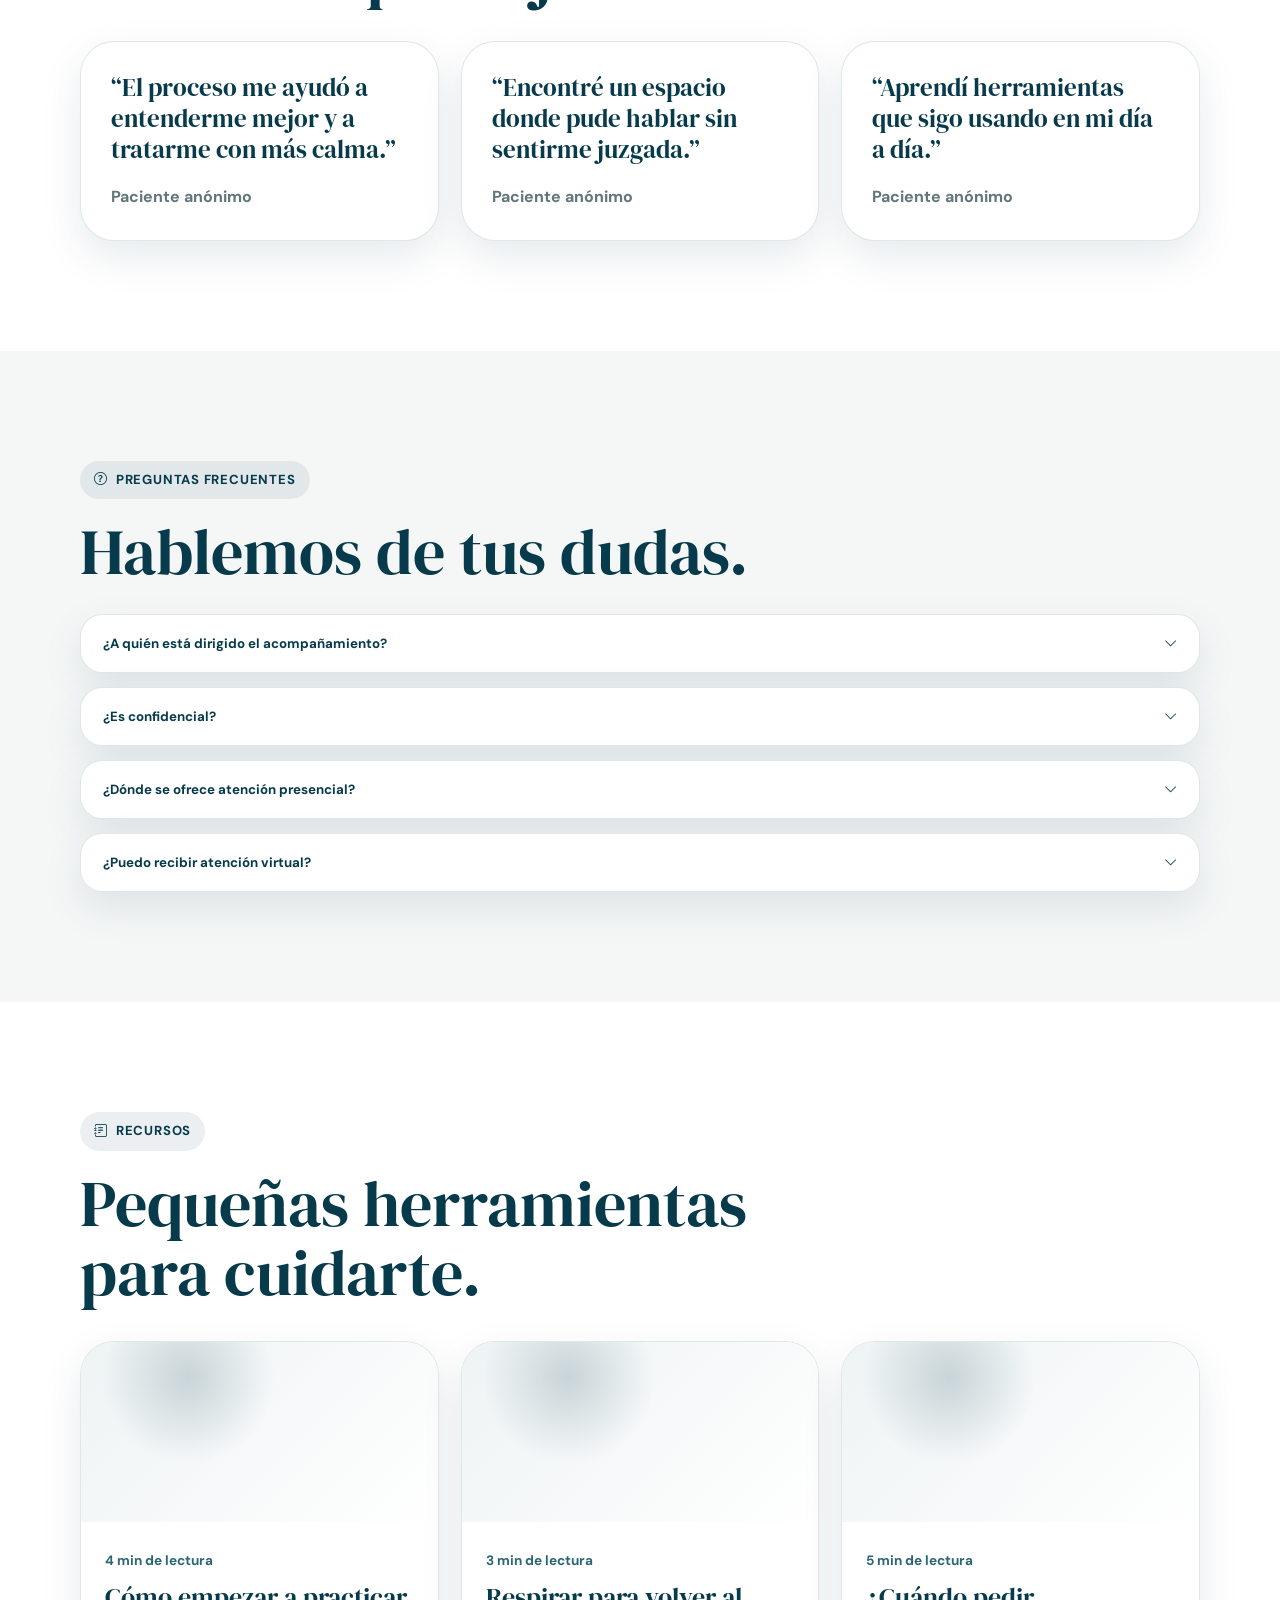
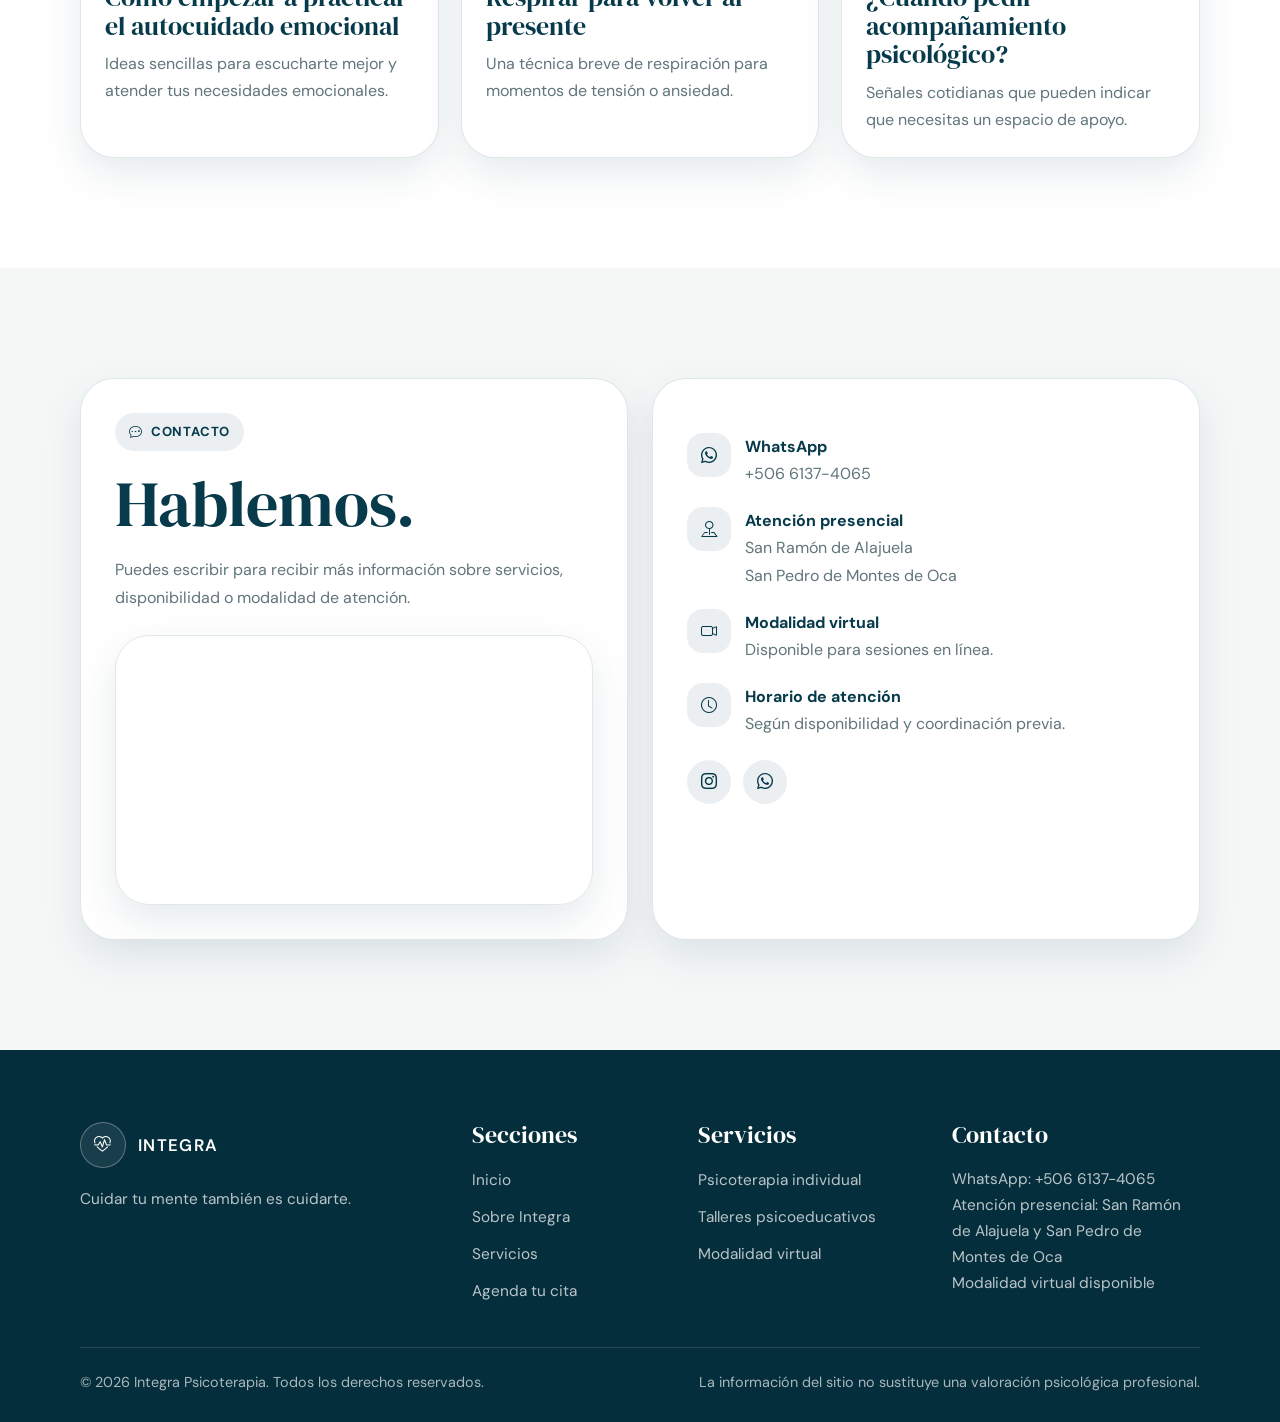
==== commit be31aa24: "Base de datos online" ====
--- a/Frontend/index.html
+++ b/Frontend/index.html
@@ -2300,101 +2300,173 @@
     <i class="bi bi-whatsapp"></i>
   </a>
 
-  <script>
-    const menuToggle = document.getElementById("menuToggle");
-    const navLinks = document.getElementById("navLinks");
-    const appointmentForm = document.getElementById("appointmentForm");
-    const errorAlert = document.getElementById("errorAlert");
-    const successAlert = document.getElementById("successAlert");
-    const successModal = document.getElementById("successModal");
-    const closeModal = document.getElementById("closeModal");
-    const modalOk = document.getElementById("modalOk");
-
-    menuToggle.addEventListener("click", () => {
-      navLinks.classList.toggle("show");
+<script>
+  /*
+    =====================================================
+    URL DEL BACKEND EN RAILWAY
+    =====================================================
+
+    Cambia esta URL por la que te dio Railway en:
+    Settings → Networking → Generate Domain
+
+    Ejemplo:
+    const API_URL = "https://integra-production.up.railway.app";
+  */
+
+  const API_URL = "integra-production-75f9.up.railway.app";
+
+  const menuToggle = document.getElementById("menuToggle");
+  const navLinks = document.getElementById("navLinks");
+  const appointmentForm = document.getElementById("appointmentForm");
+  const errorAlert = document.getElementById("errorAlert");
+  const successAlert = document.getElementById("successAlert");
+  const successModal = document.getElementById("successModal");
+  const closeModal = document.getElementById("closeModal");
+  const modalOk = document.getElementById("modalOk");
+
+  /*
+    =====================================================
+    MENÚ RESPONSIVE
+    =====================================================
+  */
+
+  menuToggle.addEventListener("click", () => {
+    navLinks.classList.toggle("show");
+  });
+
+  document.querySelectorAll(".nav-links a").forEach(link => {
+    link.addEventListener("click", () => {
+      navLinks.classList.remove("show");
     });
-
-    document.querySelectorAll(".nav-links a").forEach(link => {
-      link.addEventListener("click", () => {
-        navLinks.classList.remove("show");
+  });
+
+  /*
+    =====================================================
+    ANIMACIONES AL HACER SCROLL
+    =====================================================
+  */
+
+  const revealElements = document.querySelectorAll(".reveal");
+
+  const revealObserver = new IntersectionObserver((entries) => {
+    entries.forEach(entry => {
+      if (entry.isIntersecting) {
+        entry.target.classList.add("visible");
+        revealObserver.unobserve(entry.target);
+      }
+    });
+  }, {
+    threshold: 0.16
+  });
+
+  revealElements.forEach(element => revealObserver.observe(element));
+
+  /*
+    =====================================================
+    FAQ ACORDEÓN
+    =====================================================
+  */
+
+  document.querySelectorAll(".faq-question").forEach(button => {
+    button.addEventListener("click", () => {
+      const item = button.parentElement;
+      item.classList.toggle("active");
+    });
+  });
+
+  /*
+    =====================================================
+    FORMULARIO DE AGENDA
+    Envía los datos desde Netlify hacia Railway
+    =====================================================
+  */
+
+  appointmentForm.addEventListener("submit", async function(event) {
+    event.preventDefault();
+
+    const formData = {
+      service: document.getElementById("service").value.trim(),
+      modality: document.getElementById("modality").value.trim(),
+      name: document.getElementById("name").value.trim(),
+      email: document.getElementById("email").value.trim(),
+      phone: document.getElementById("phone").value.trim(),
+      datetime: document.getElementById("datetime").value.trim(),
+      reason: document.getElementById("reason").value.trim()
+    };
+
+    const isValid =
+      formData.service &&
+      formData.modality &&
+      formData.name &&
+      formData.email &&
+      formData.phone &&
+      formData.datetime;
+
+    if (!isValid) {
+      successAlert.classList.remove("show");
+      errorAlert.textContent = "Parece que falta algo aquí. Revisa los campos obligatorios.";
+      errorAlert.classList.add("show");
+      return;
+    }
+
+    errorAlert.classList.remove("show");
+    successAlert.classList.remove("show");
+
+    try {
+      const respuesta = await fetch(`${API_URL}/api/citas`, {
+        method: "POST",
+        headers: {
+          "Content-Type": "application/json"
+        },
+        body: JSON.stringify(formData)
       });
-    });
-
-    const revealElements = document.querySelectorAll(".reveal");
-
-    const revealObserver = new IntersectionObserver((entries) => {
-      entries.forEach(entry => {
-        if (entry.isIntersecting) {
-          entry.target.classList.add("visible");
-          revealObserver.unobserve(entry.target);
-        }
-      });
-    }, {
-      threshold: 0.16
-    });
-
-    revealElements.forEach(element => revealObserver.observe(element));
-
-    document.querySelectorAll(".faq-question").forEach(button => {
-      button.addEventListener("click", () => {
-        const item = button.parentElement;
-        item.classList.toggle("active");
-      });
-    });
-
-    appointmentForm.addEventListener("submit", function(event) {
-      event.preventDefault();
-
-      const formData = {
-        service: document.getElementById("service").value.trim(),
-        modality: document.getElementById("modality").value.trim(),
-        name: document.getElementById("name").value.trim(),
-        email: document.getElementById("email").value.trim(),
-        phone: document.getElementById("phone").value.trim(),
-        datetime: document.getElementById("datetime").value.trim(),
-        reason: document.getElementById("reason").value.trim()
-      };
-
-      const isValid =
-        formData.service &&
-        formData.modality &&
-        formData.name &&
-        formData.email &&
-        formData.phone &&
-        formData.datetime;
-
-      if (!isValid) {
-        successAlert.classList.remove("show");
-        errorAlert.classList.add("show");
-        return;
-      }
-
-      errorAlert.classList.remove("show");
+
+      const resultado = await respuesta.json();
+
+      if (!respuesta.ok) {
+        throw new Error(resultado.error || "No se pudo enviar la solicitud.");
+      }
+
+      console.log("Solicitud enviada:", resultado);
+
+      successAlert.textContent = "¡Listo! Te contactaremos pronto.";
       successAlert.classList.add("show");
 
-      console.log("Solicitud de cita:", formData);
-
       appointmentForm.reset();
 
       showSuccessModal();
-    });
-
-    function showSuccessModal() {
-      successModal.classList.add("show");
-    }
-
-    function closeSuccessModal() {
-      successModal.classList.remove("show");
-    }
-
-    closeModal.addEventListener("click", closeSuccessModal);
-    modalOk.addEventListener("click", closeSuccessModal);
-
-    successModal.addEventListener("click", function(event) {
-      if (event.target === successModal) {
-        closeSuccessModal();
-      }
-    });
-  </script>
+
+    } catch (error) {
+      console.error("Error al enviar la solicitud:", error);
+
+      successAlert.classList.remove("show");
+      errorAlert.textContent = "No se pudo enviar la solicitud. Intenta nuevamente o escribe por WhatsApp.";
+      errorAlert.classList.add("show");
+    }
+  });
+
+  /*
+    =====================================================
+    MODAL DE CONFIRMACIÓN
+    =====================================================
+  */
+
+  function showSuccessModal() {
+    successModal.classList.add("show");
+  }
+
+  function closeSuccessModal() {
+    successModal.classList.remove("show");
+  }
+
+  closeModal.addEventListener("click", closeSuccessModal);
+  modalOk.addEventListener("click", closeSuccessModal);
+
+  successModal.addEventListener("click", function(event) {
+    if (event.target === successModal) {
+      closeSuccessModal();
+    }
+  });
+</script>
 </body>
 </html>
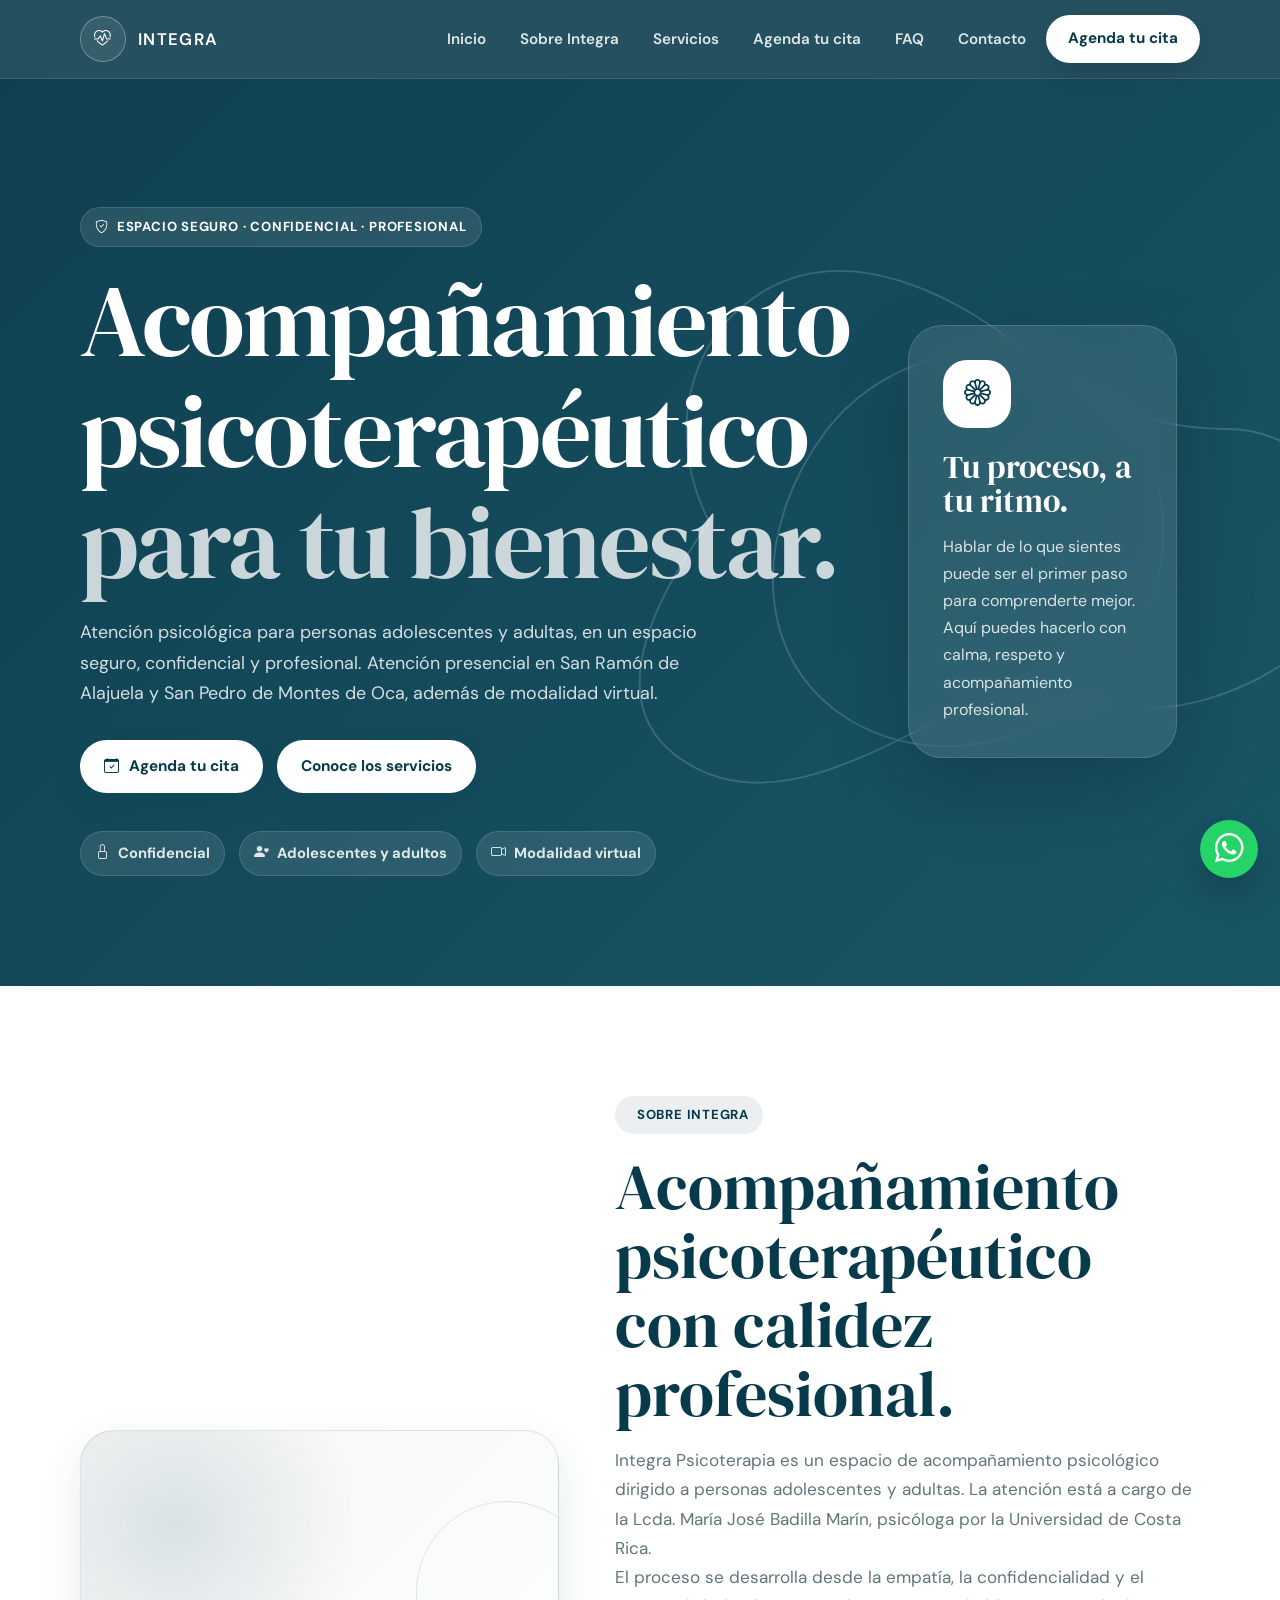
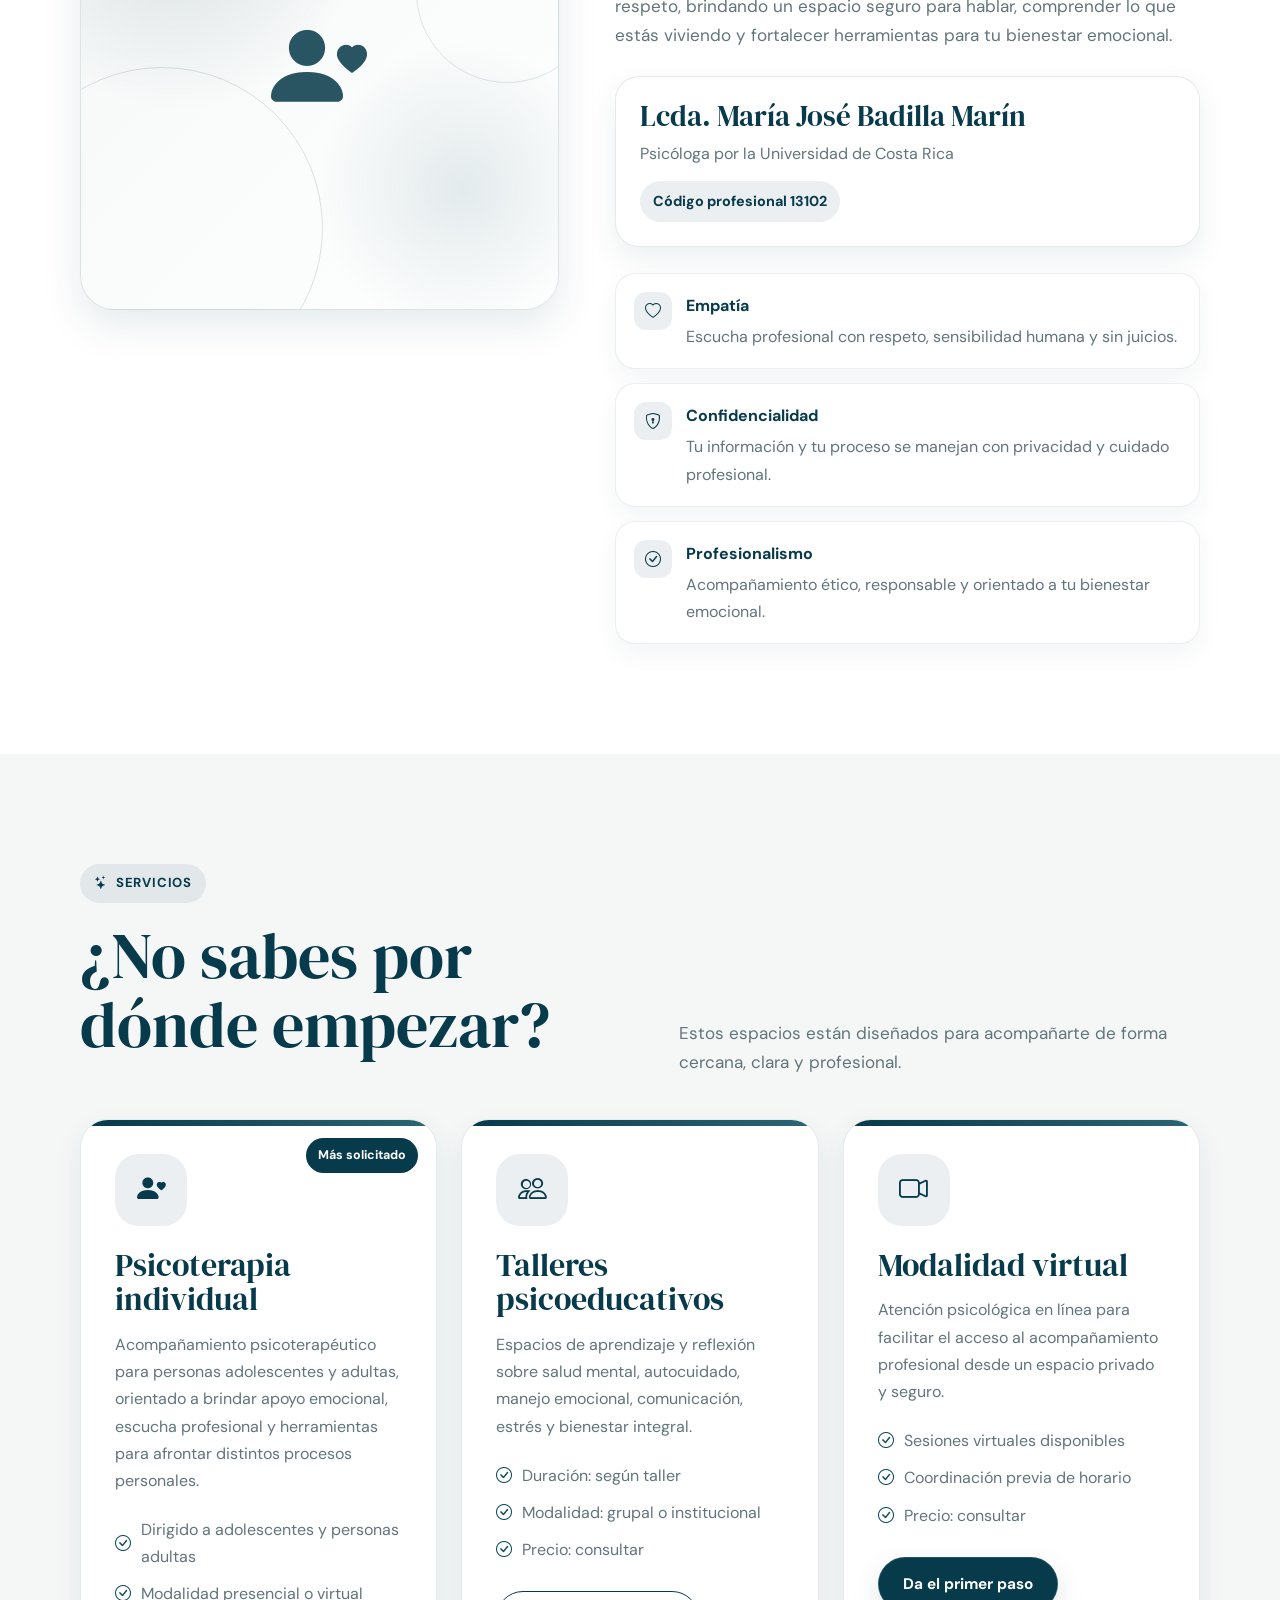
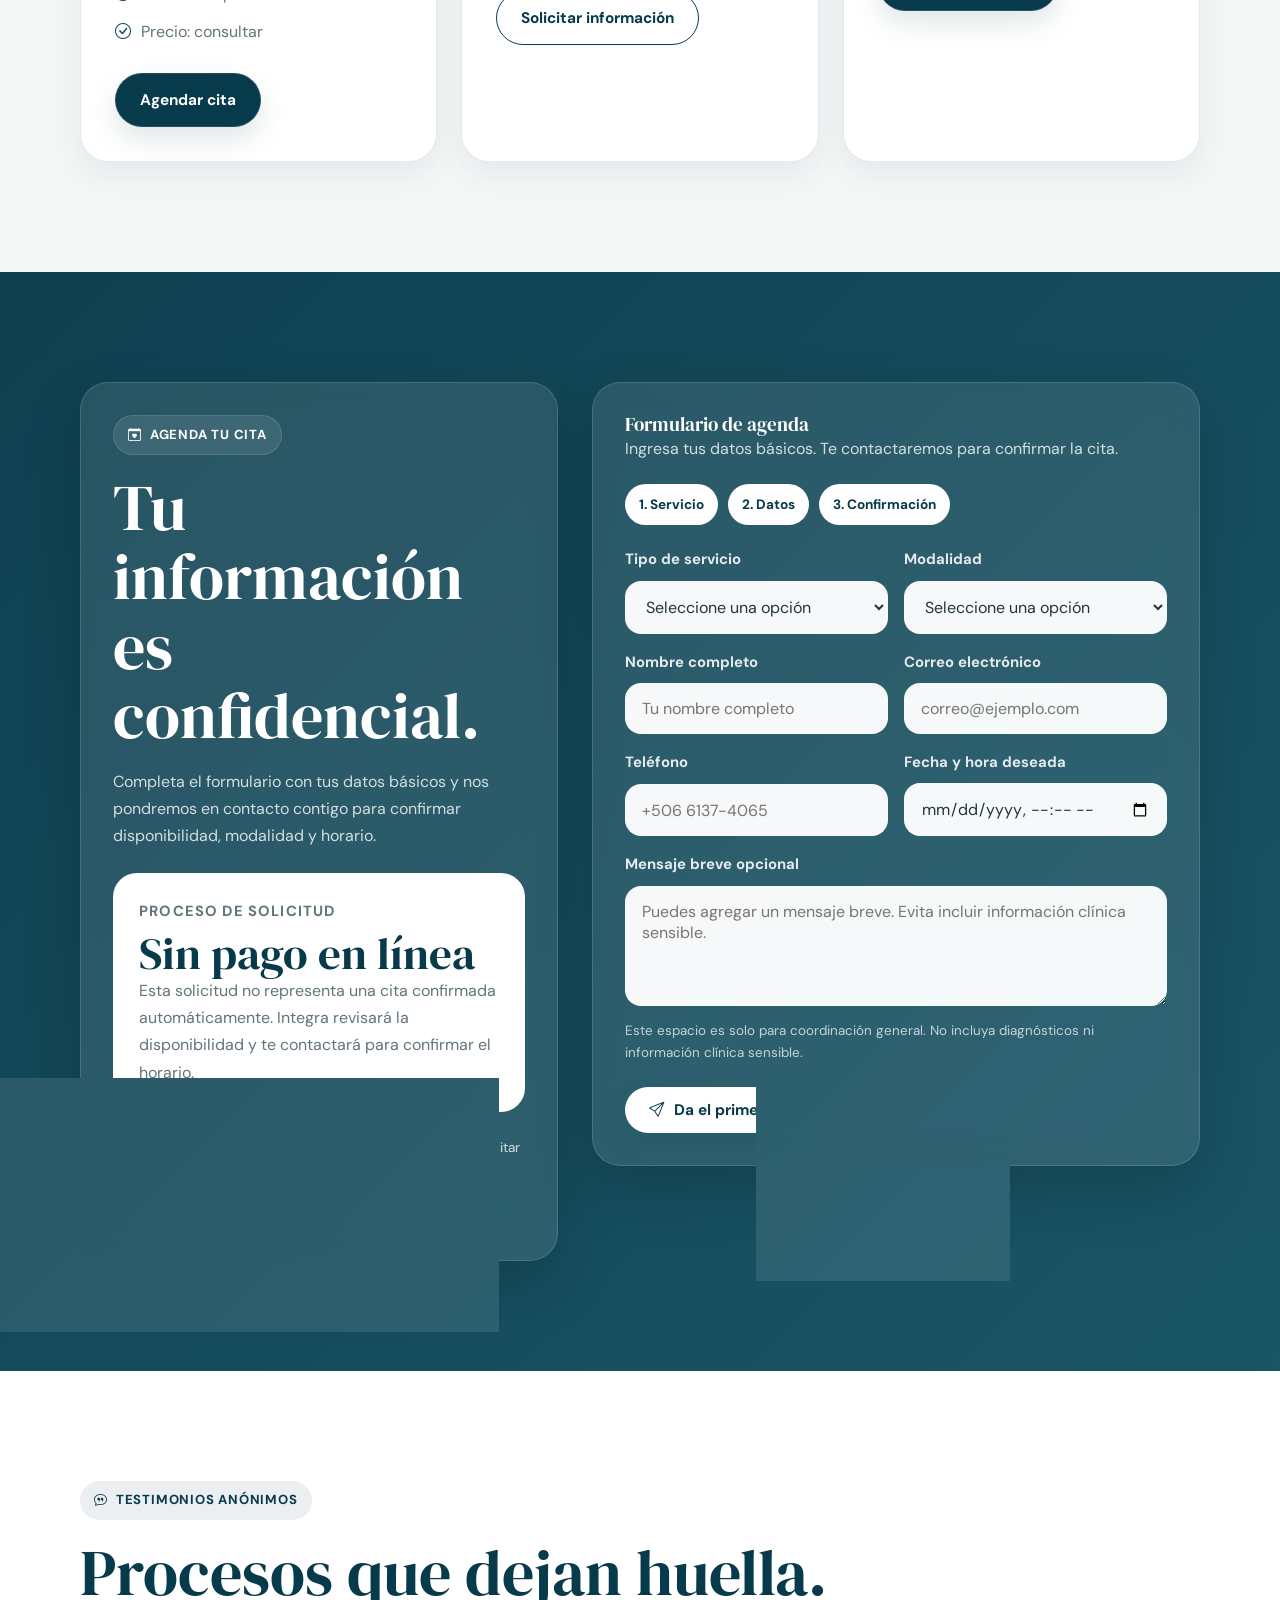
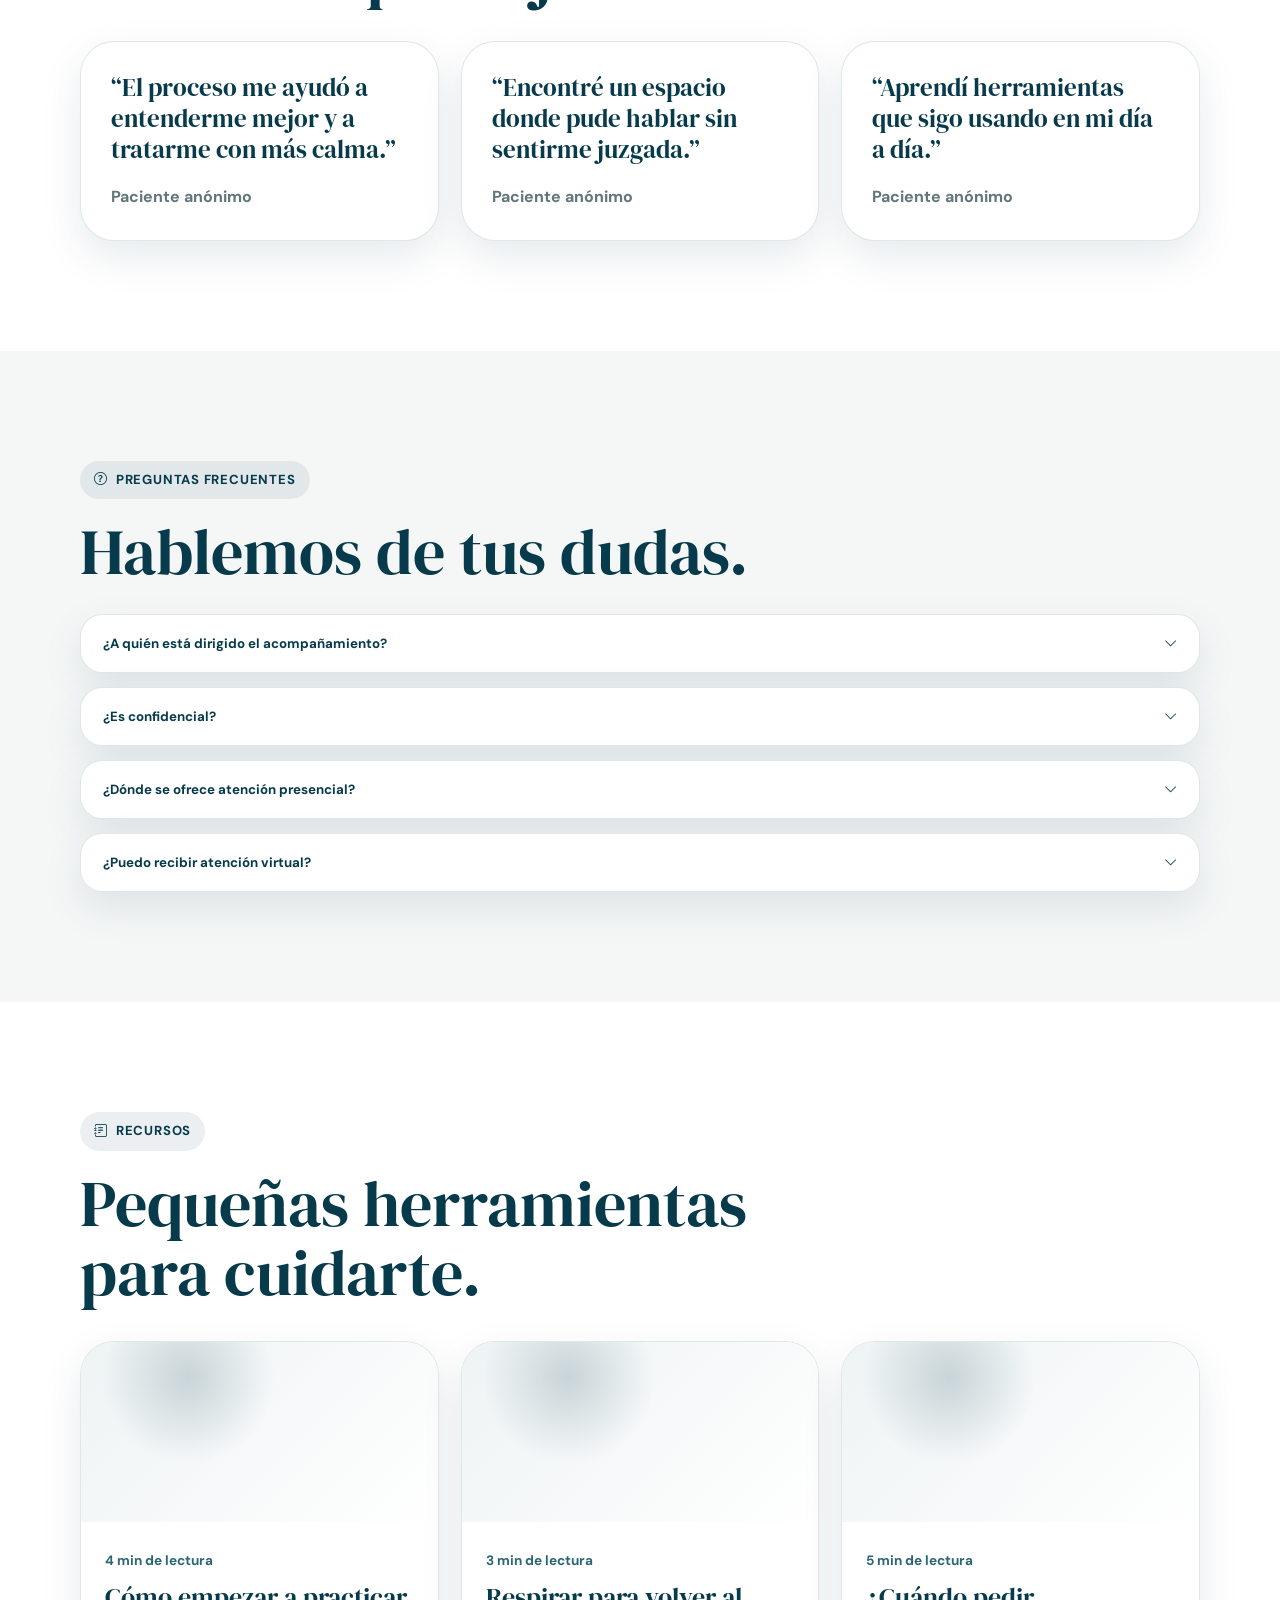
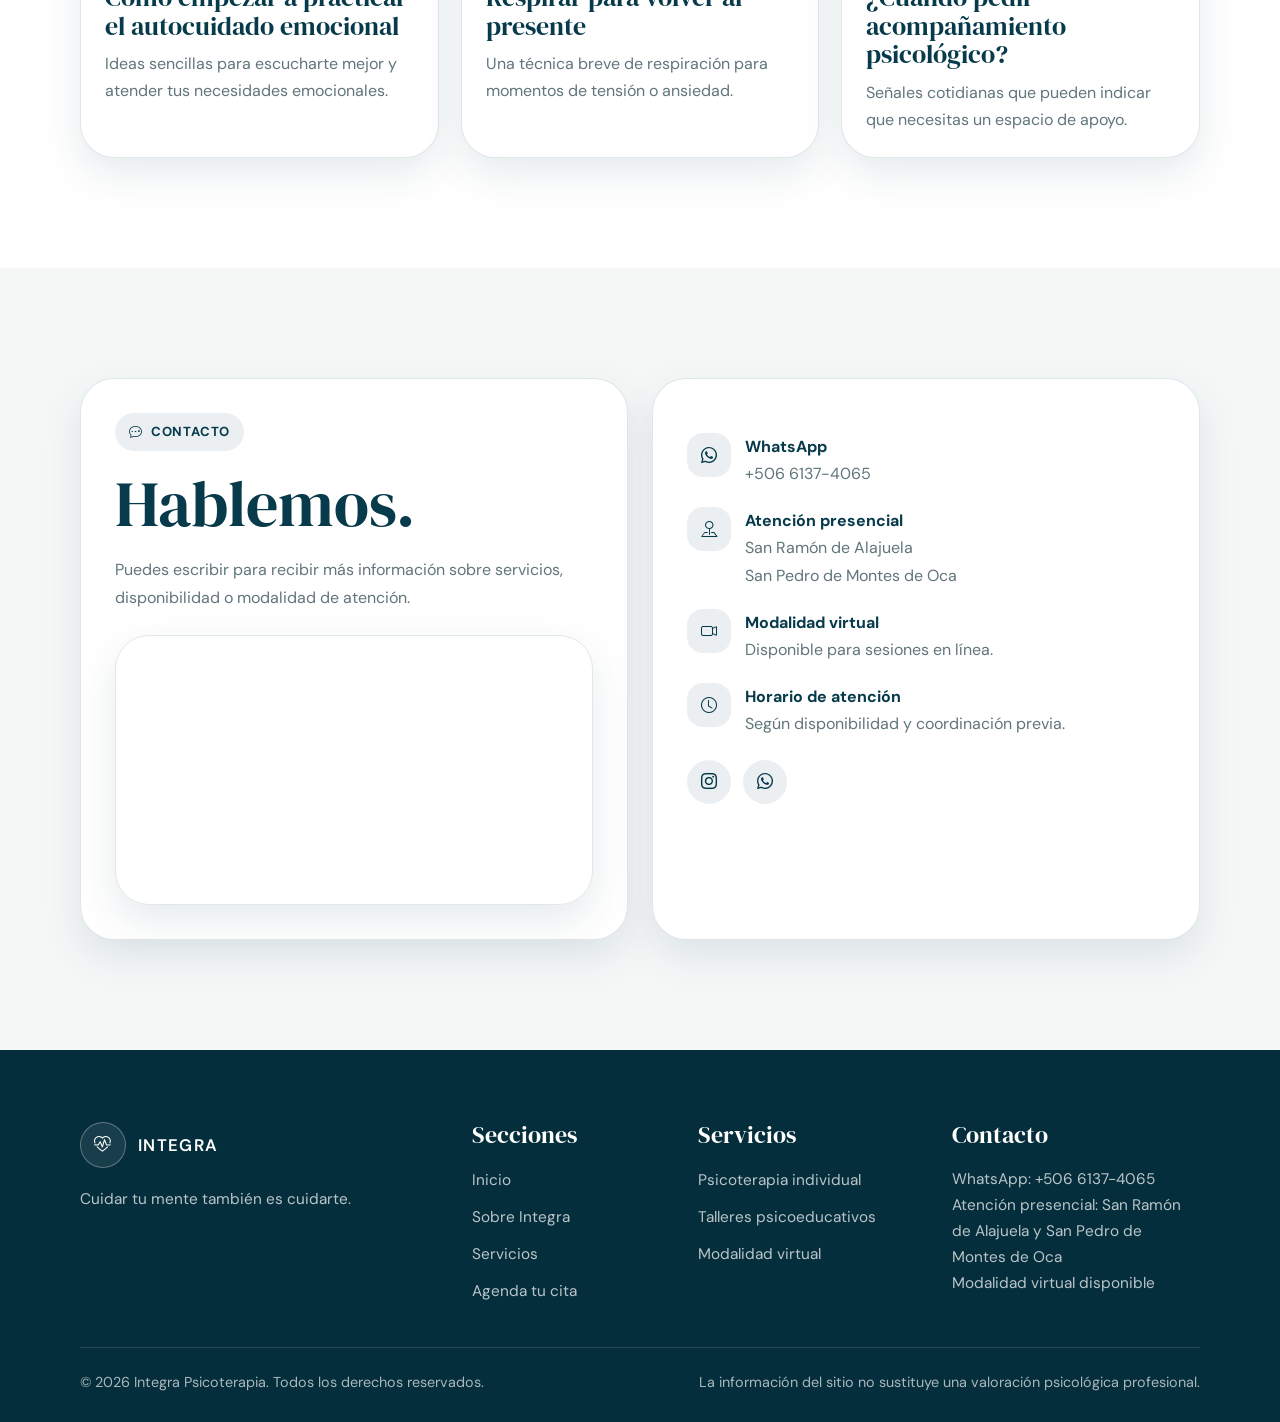
==== commit e02edbe6: "Corregir URL del backend Railway" ====
--- a/Frontend/index.html
+++ b/Frontend/index.html
@@ -2313,8 +2313,8 @@
     const API_URL = "https://integra-production.up.railway.app";
   */
 
-  const API_URL = "integra-production-75f9.up.railway.app";
-
+ const API_URL = "https://integra-production-75f9.up.railway.app";
+  
   const menuToggle = document.getElementById("menuToggle");
   const navLinks = document.getElementById("navLinks");
   const appointmentForm = document.getElementById("appointmentForm");
@@ -2413,7 +2413,7 @@
     successAlert.classList.remove("show");
 
     try {
-      const respuesta = await fetch(`${API_URL}/api/citas`, {
+      const respuesta = await fetch(`https://integra-production-75f9.up.railway.app/api/citas`, {
         method: "POST",
         headers: {
           "Content-Type": "application/json"
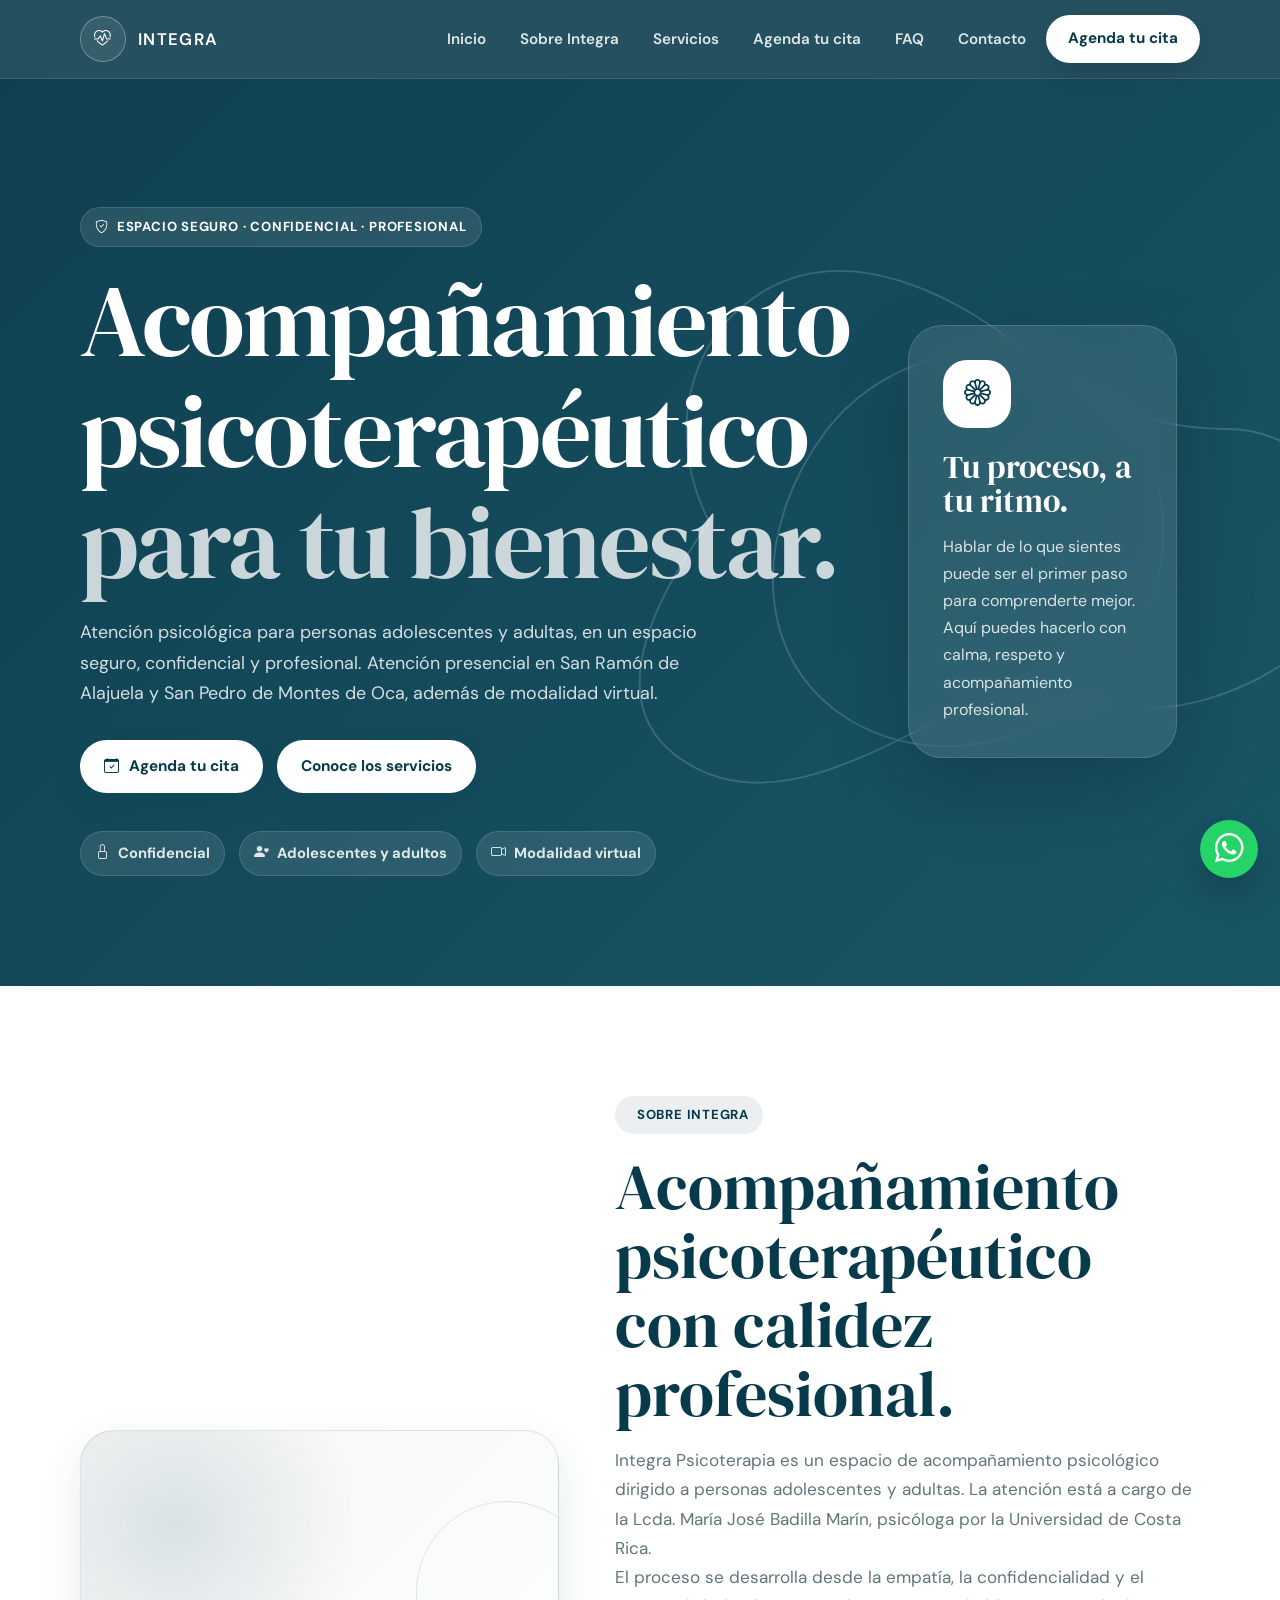
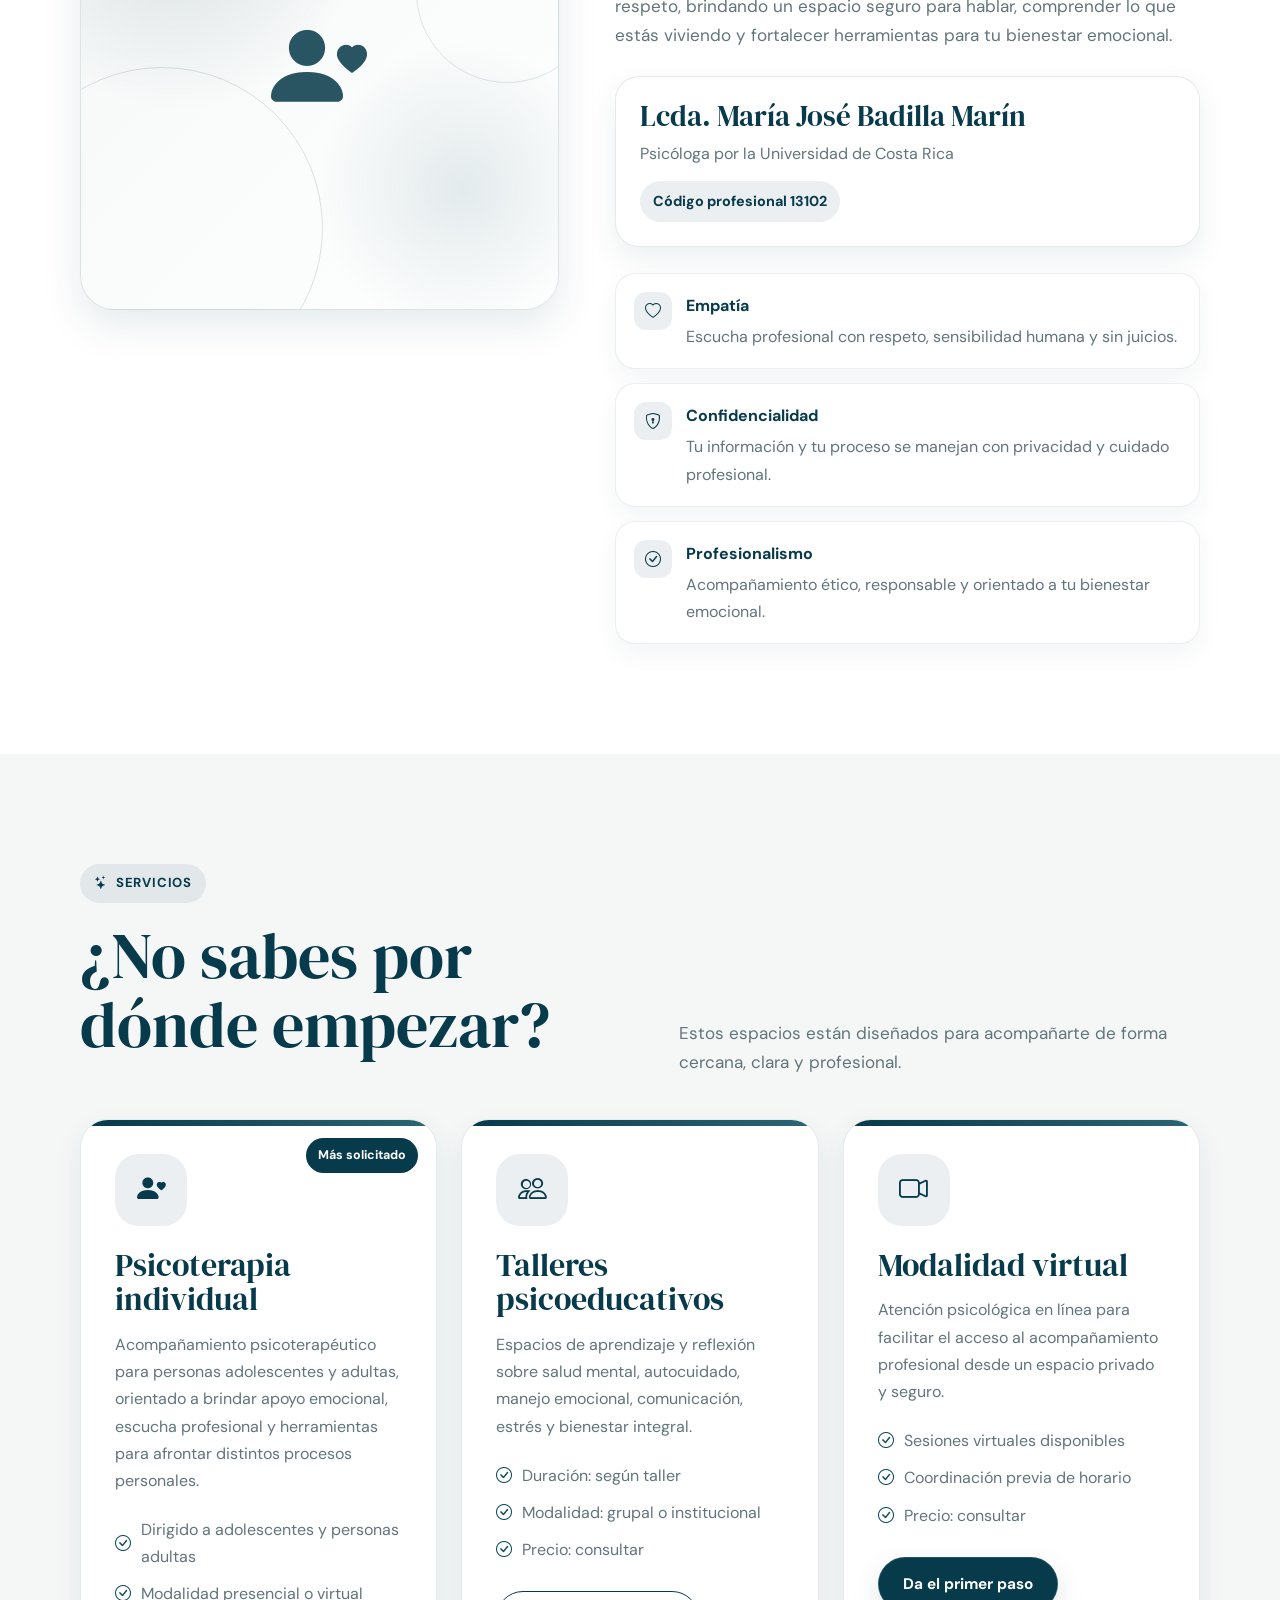
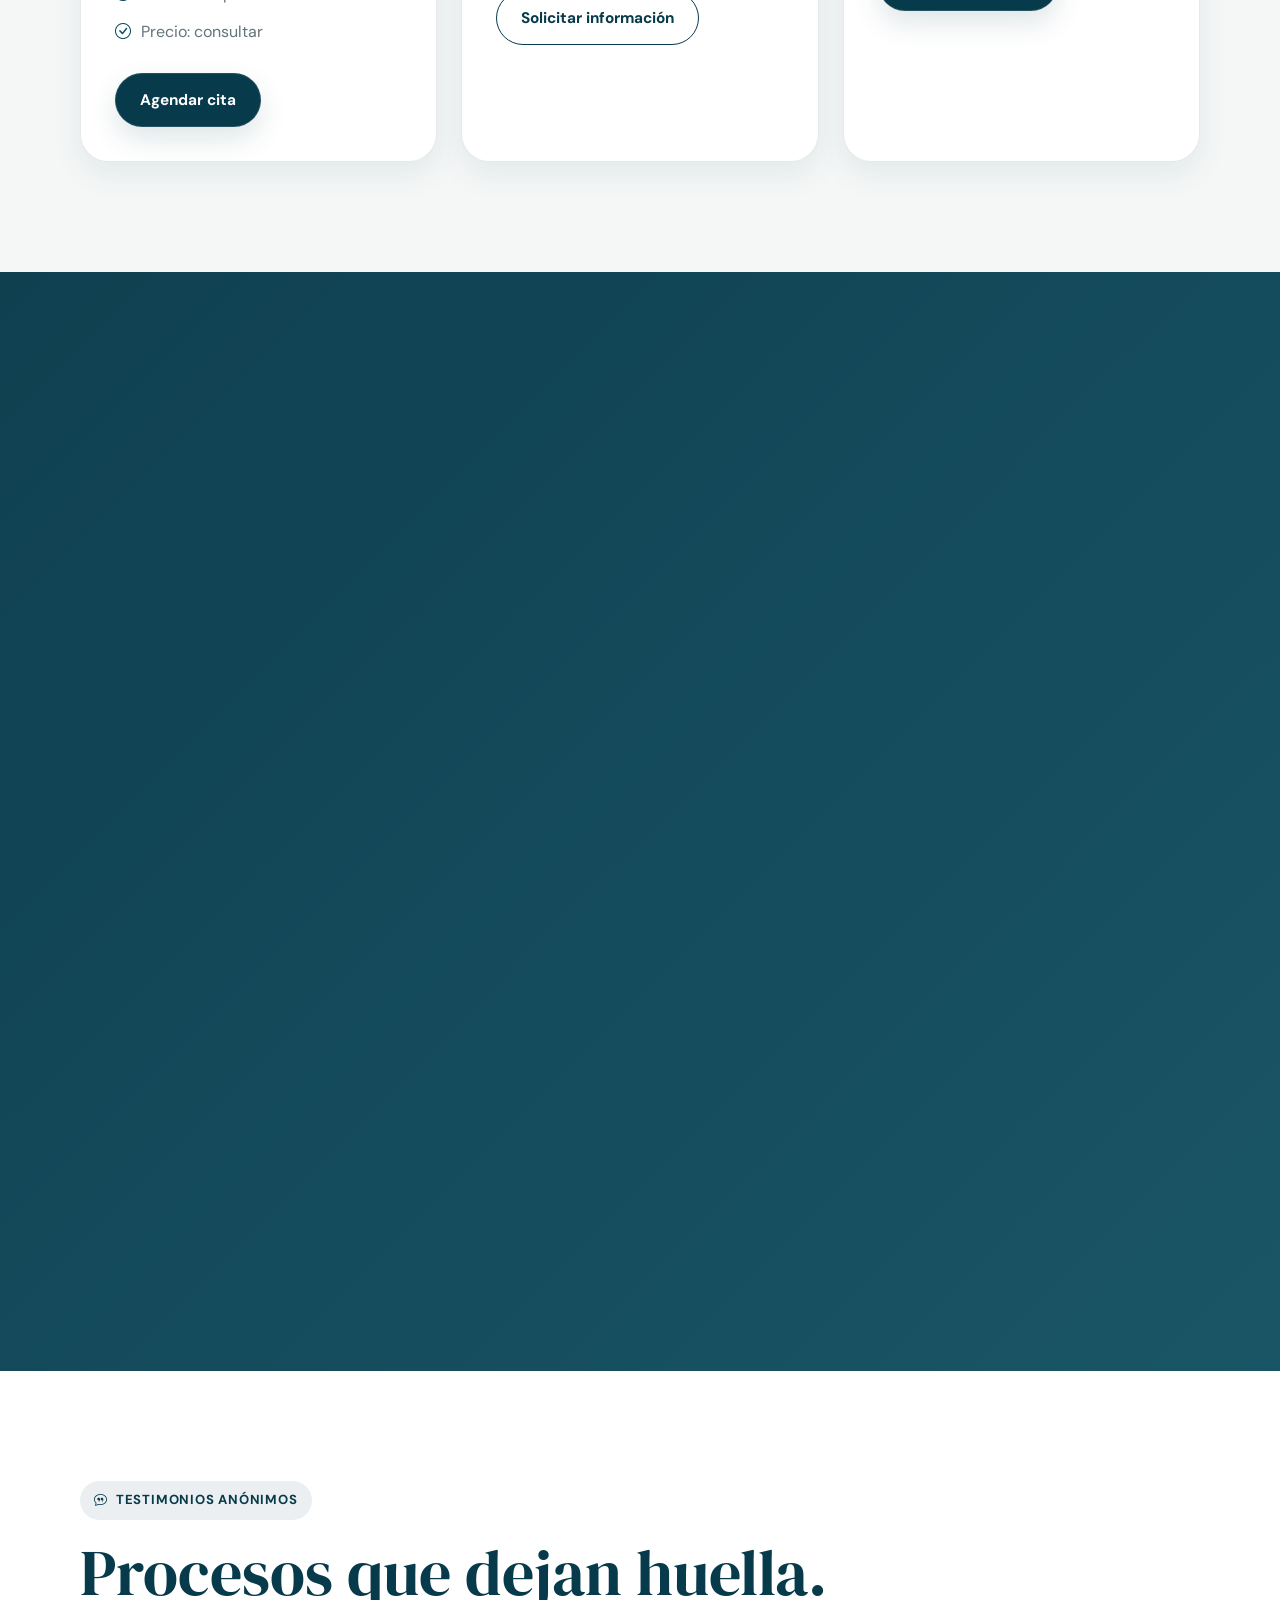
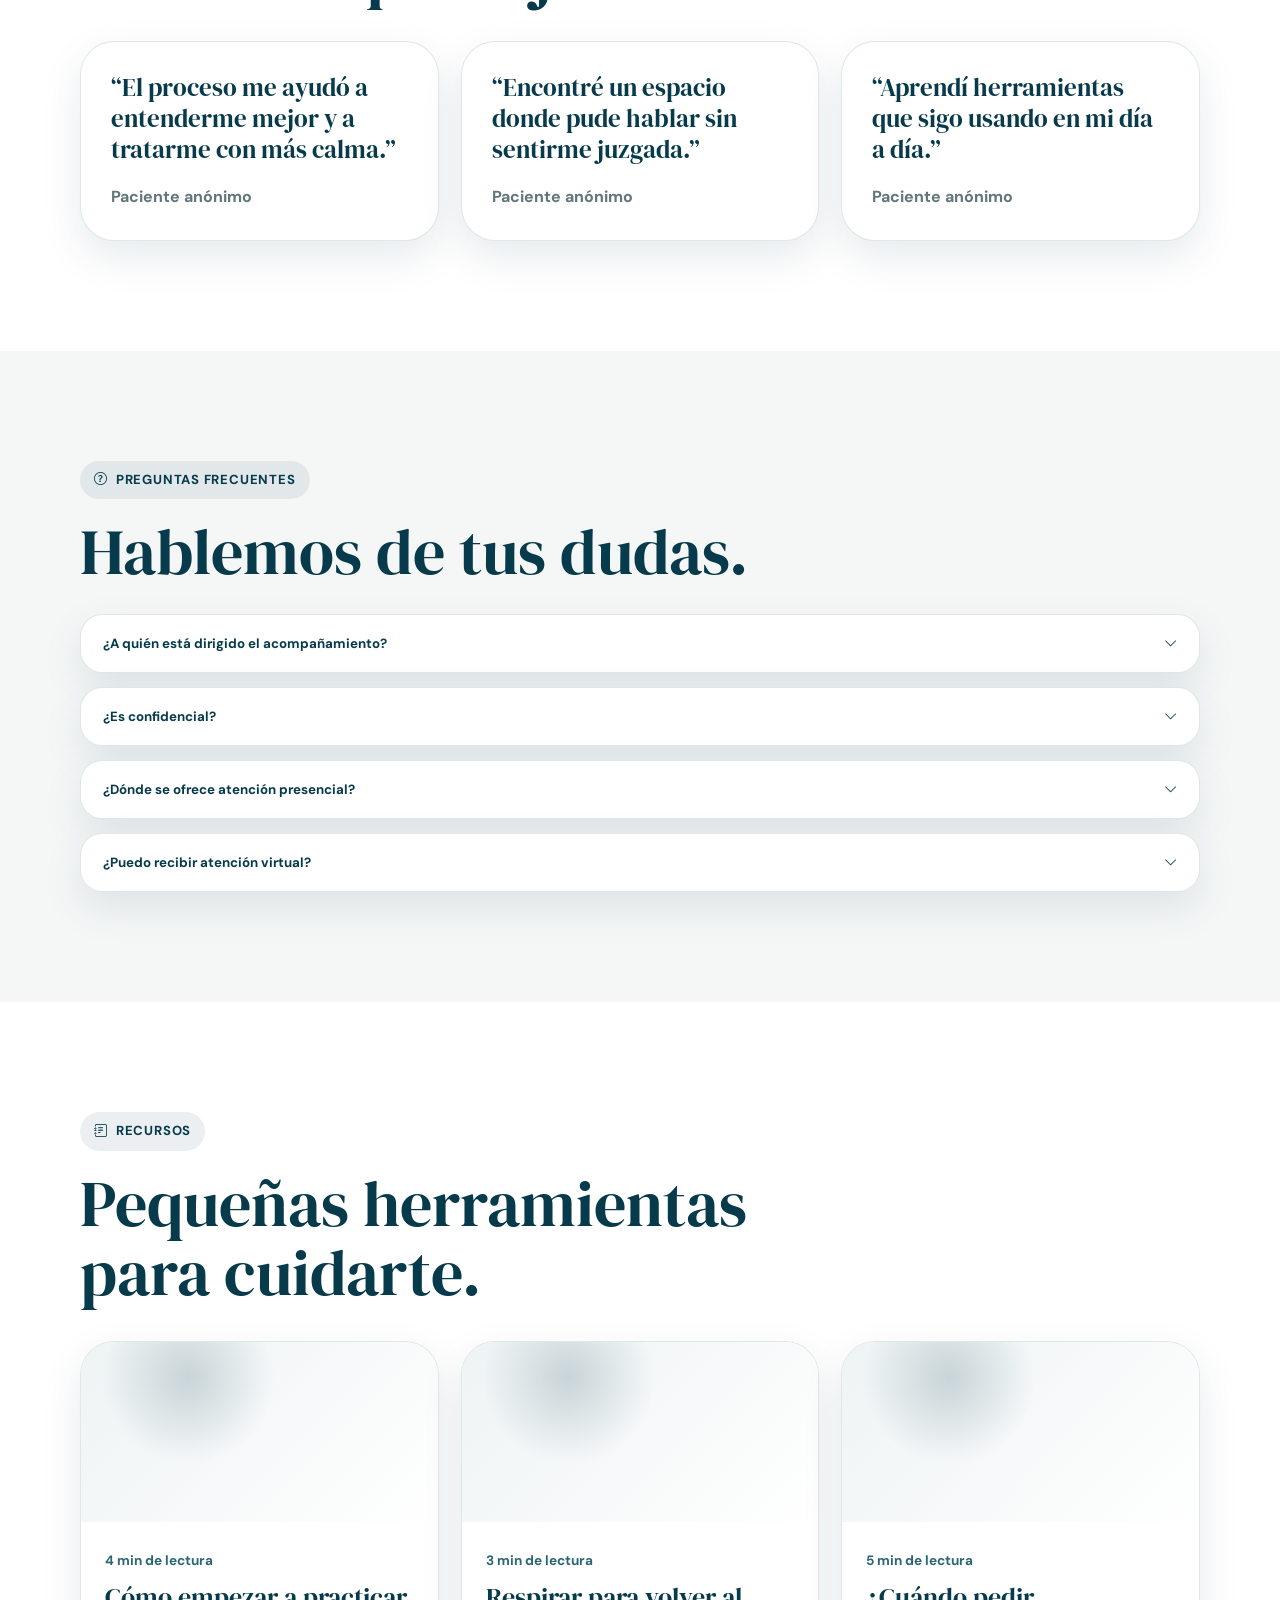
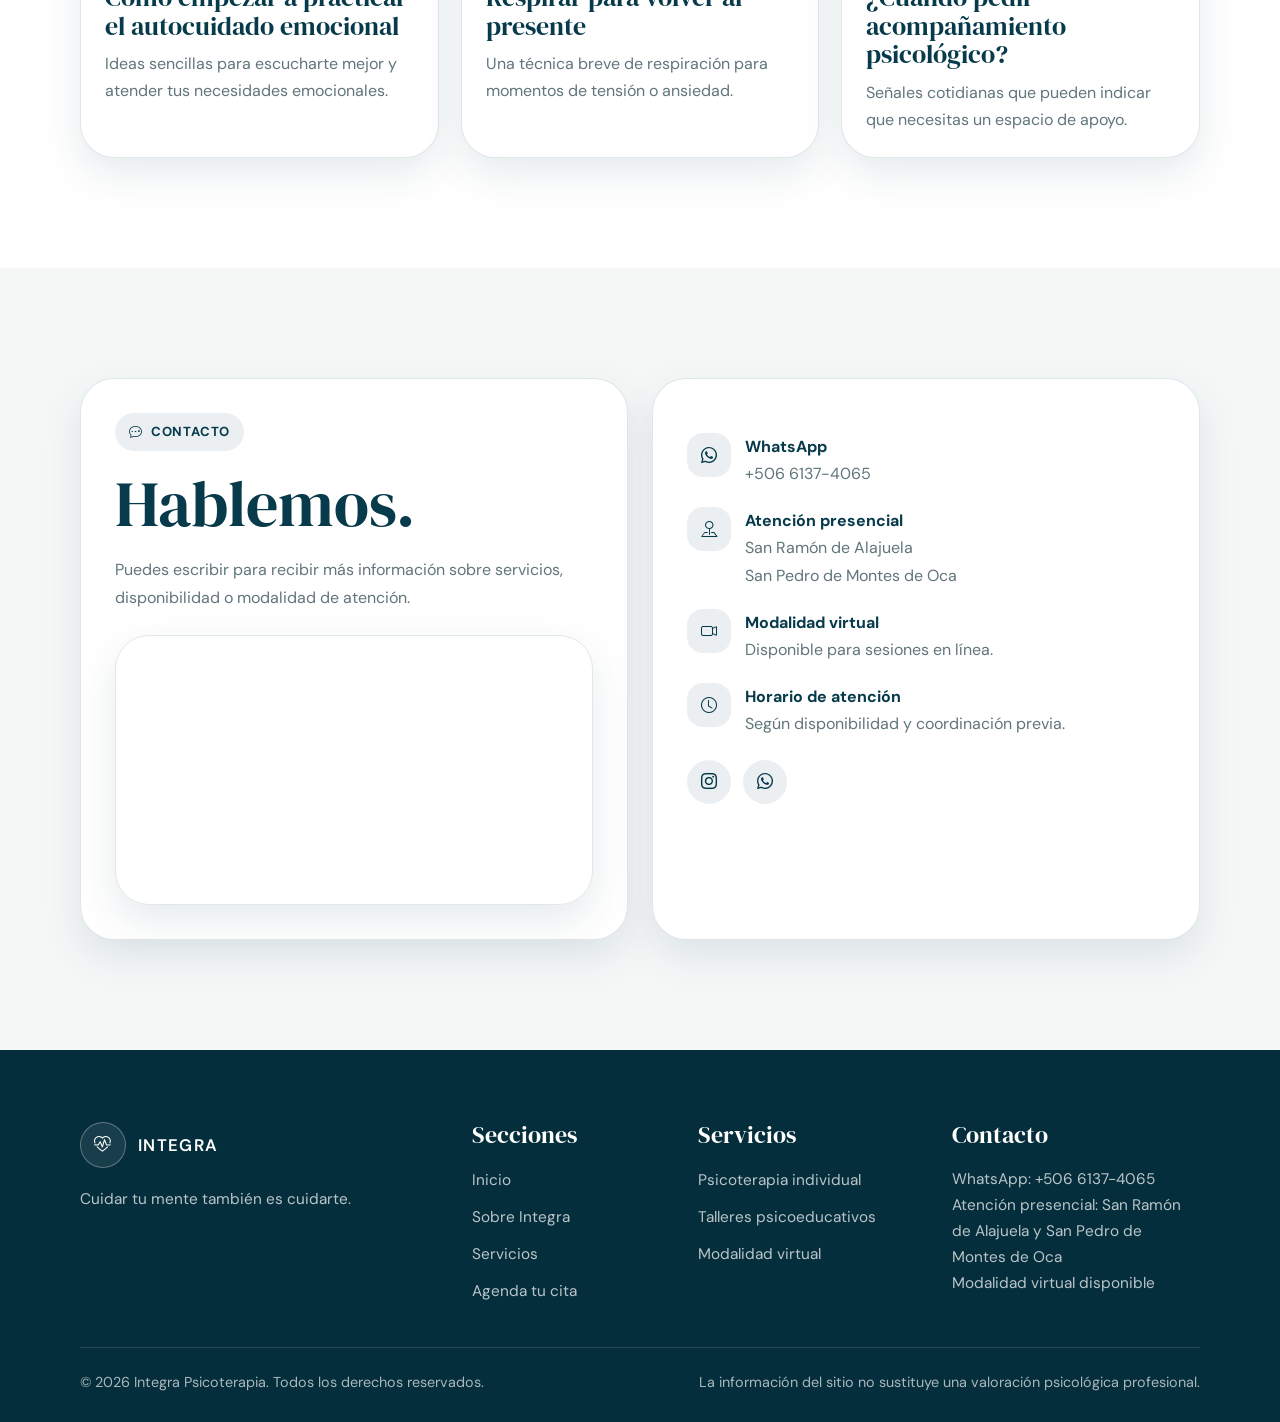
==== commit f20cfec6: "Permitir CORS temporal para pruebas" ====
--- a/Frontend/index.html
+++ b/Frontend/index.html
@@ -2305,16 +2305,12 @@
     =====================================================
     URL DEL BACKEND EN RAILWAY
     =====================================================
-
-    Cambia esta URL por la que te dio Railway en:
-    Settings → Networking → Generate Domain
-
-    Ejemplo:
-    const API_URL = "https://integra-production.up.railway.app";
+    Esta debe ser la URL pública que te dio Railway.
+    No debe llevar slash al final.
   */
 
- const API_URL = "https://integra-production-75f9.up.railway.app";
-  
+  const API_URL = "https://integra-production-75f9.up.railway.app";
+
   const menuToggle = document.getElementById("menuToggle");
   const navLinks = document.getElementById("navLinks");
   const appointmentForm = document.getElementById("appointmentForm");
@@ -2330,15 +2326,17 @@
     =====================================================
   */
 
-  menuToggle.addEventListener("click", () => {
-    navLinks.classList.toggle("show");
-  });
-
-  document.querySelectorAll(".nav-links a").forEach(link => {
-    link.addEventListener("click", () => {
-      navLinks.classList.remove("show");
+  if (menuToggle && navLinks) {
+    menuToggle.addEventListener("click", () => {
+      navLinks.classList.toggle("show");
     });
-  });
+
+    document.querySelectorAll(".nav-links a").forEach(link => {
+      link.addEventListener("click", () => {
+        navLinks.classList.remove("show");
+      });
+    });
+  }
 
   /*
     =====================================================
@@ -2348,18 +2346,22 @@
 
   const revealElements = document.querySelectorAll(".reveal");
 
-  const revealObserver = new IntersectionObserver((entries) => {
-    entries.forEach(entry => {
-      if (entry.isIntersecting) {
-        entry.target.classList.add("visible");
-        revealObserver.unobserve(entry.target);
-      }
+  if ("IntersectionObserver" in window) {
+    const revealObserver = new IntersectionObserver((entries) => {
+      entries.forEach(entry => {
+        if (entry.isIntersecting) {
+          entry.target.classList.add("visible");
+          revealObserver.unobserve(entry.target);
+        }
+      });
+    }, {
+      threshold: 0.16
     });
-  }, {
-    threshold: 0.16
-  });
-
-  revealElements.forEach(element => revealObserver.observe(element));
+
+    revealElements.forEach(element => revealObserver.observe(element));
+  } else {
+    revealElements.forEach(element => element.classList.add("visible"));
+  }
 
   /*
     =====================================================
@@ -2376,74 +2378,31 @@
 
   /*
     =====================================================
-    FORMULARIO DE AGENDA
-    Envía los datos desde Netlify hacia Railway
+    FUNCIONES DE MENSAJES
     =====================================================
   */
 
-  appointmentForm.addEventListener("submit", async function(event) {
-    event.preventDefault();
-
-    const formData = {
-      service: document.getElementById("service").value.trim(),
-      modality: document.getElementById("modality").value.trim(),
-      name: document.getElementById("name").value.trim(),
-      email: document.getElementById("email").value.trim(),
-      phone: document.getElementById("phone").value.trim(),
-      datetime: document.getElementById("datetime").value.trim(),
-      reason: document.getElementById("reason").value.trim()
-    };
-
-    const isValid =
-      formData.service &&
-      formData.modality &&
-      formData.name &&
-      formData.email &&
-      formData.phone &&
-      formData.datetime;
-
-    if (!isValid) {
+  function mostrarError(mensaje) {
+    if (successAlert) {
       successAlert.classList.remove("show");
-      errorAlert.textContent = "Parece que falta algo aquí. Revisa los campos obligatorios.";
+    }
+
+    if (errorAlert) {
+      errorAlert.textContent = mensaje;
       errorAlert.classList.add("show");
-      return;
-    }
-
-    errorAlert.classList.remove("show");
-    successAlert.classList.remove("show");
-
-    try {
-      const respuesta = await fetch(`https://integra-production-75f9.up.railway.app/api/citas`, {
-        method: "POST",
-        headers: {
-          "Content-Type": "application/json"
-        },
-        body: JSON.stringify(formData)
-      });
-
-      const resultado = await respuesta.json();
-
-      if (!respuesta.ok) {
-        throw new Error(resultado.error || "No se pudo enviar la solicitud.");
-      }
-
-      console.log("Solicitud enviada:", resultado);
-
-      successAlert.textContent = "¡Listo! Te contactaremos pronto.";
+    }
+  }
+
+  function mostrarExito(mensaje) {
+    if (errorAlert) {
+      errorAlert.classList.remove("show");
+    }
+
+    if (successAlert) {
+      successAlert.textContent = mensaje;
       successAlert.classList.add("show");
-
-      appointmentForm.reset();
-
-      showSuccessModal();
-
-    } catch (error) {
-      console.error("Error al enviar la solicitud:", error);
-
-      successAlert.classList.remove("show");
-      errorAlert.textContent = "No se pudo enviar la solicitud. Intenta nuevamente o escribe por WhatsApp.";
-      errorAlert.classList.add("show");
-    }
-  });
+    }
+  }
 
   /*
     =====================================================
@@ -2452,21 +2411,134 @@
   */
 
   function showSuccessModal() {
-    successModal.classList.add("show");
+    if (successModal) {
+      successModal.classList.add("show");
+    }
   }
 
   function closeSuccessModal() {
-    successModal.classList.remove("show");
+    if (successModal) {
+      successModal.classList.remove("show");
+    }
   }
 
-  closeModal.addEventListener("click", closeSuccessModal);
-  modalOk.addEventListener("click", closeSuccessModal);
-
-  successModal.addEventListener("click", function(event) {
-    if (event.target === successModal) {
-      closeSuccessModal();
-    }
-  });
-</script>
-</body>
-</html>+  if (closeModal) {
+    closeModal.addEventListener("click", closeSuccessModal);
+  }
+
+  if (modalOk) {
+    modalOk.addEventListener("click", closeSuccessModal);
+  }
+
+  if (successModal) {
+    successModal.addEventListener("click", function(event) {
+      if (event.target === successModal) {
+        closeSuccessModal();
+      }
+    });
+  }
+
+  /*
+    =====================================================
+    PRUEBA DE CONEXIÓN CON RAILWAY
+    =====================================================
+    Esto revisa si el backend responde.
+    Puedes ver el resultado en la consola del navegador.
+  */
+
+  async function probarBackend() {
+    try {
+      const respuesta = await fetch(`${API_URL}/api/health`, {
+        method: "GET"
+      });
+
+      if (!respuesta.ok) {
+        throw new Error(`Backend respondió con estado ${respuesta.status}`);
+      }
+
+      const resultado = await respuesta.json();
+      console.log("Backend conectado correctamente:", resultado);
+
+    } catch (error) {
+      console.error("No se pudo conectar con el backend:", error);
+    }
+  }
+
+  probarBackend();
+
+  /*
+    =====================================================
+    FORMULARIO DE AGENDA
+    Envía los datos desde Netlify hacia Railway
+    =====================================================
+  */
+
+  if (appointmentForm) {
+    appointmentForm.addEventListener("submit", async function(event) {
+      event.preventDefault();
+
+      const formData = {
+        service: document.getElementById("service").value.trim(),
+        modality: document.getElementById("modality").value.trim(),
+        name: document.getElementById("name").value.trim(),
+        email: document.getElementById("email").value.trim(),
+        phone: document.getElementById("phone").value.trim(),
+        datetime: document.getElementById("datetime").value.trim(),
+        reason: document.getElementById("reason").value.trim()
+      };
+
+      const isValid =
+        formData.service &&
+        formData.modality &&
+        formData.name &&
+        formData.email &&
+        formData.phone &&
+        formData.datetime;
+
+      if (!isValid) {
+        mostrarError("Parece que falta algo aquí. Revisa los campos obligatorios.");
+        return;
+      }
+
+      mostrarExito("Enviando solicitud...");
+
+      try {
+        const respuesta = await fetch(`${API_URL}/api/citas`, {
+          method: "POST",
+          mode: "cors",
+          headers: {
+            "Content-Type": "application/json"
+          },
+          body: JSON.stringify(formData)
+        });
+
+        let resultado = {};
+
+        try {
+          resultado = await respuesta.json();
+        } catch (jsonError) {
+          console.warn("La respuesta no vino en JSON:", jsonError);
+        }
+
+        if (!respuesta.ok) {
+          throw new Error(resultado.error || `Error HTTP ${respuesta.status}`);
+        }
+
+        console.log("Solicitud enviada correctamente:", resultado);
+
+        mostrarExito("¡Listo! Te contactaremos pronto.");
+
+        appointmentForm.reset();
+
+        showSuccessModal();
+
+      } catch (error) {
+        console.error("Error al enviar la solicitud:", error);
+
+        mostrarError(
+          "No se pudo enviar la solicitud. Intenta nuevamente o escribe por WhatsApp."
+        );
+      }
+    });
+  }
+</script>
